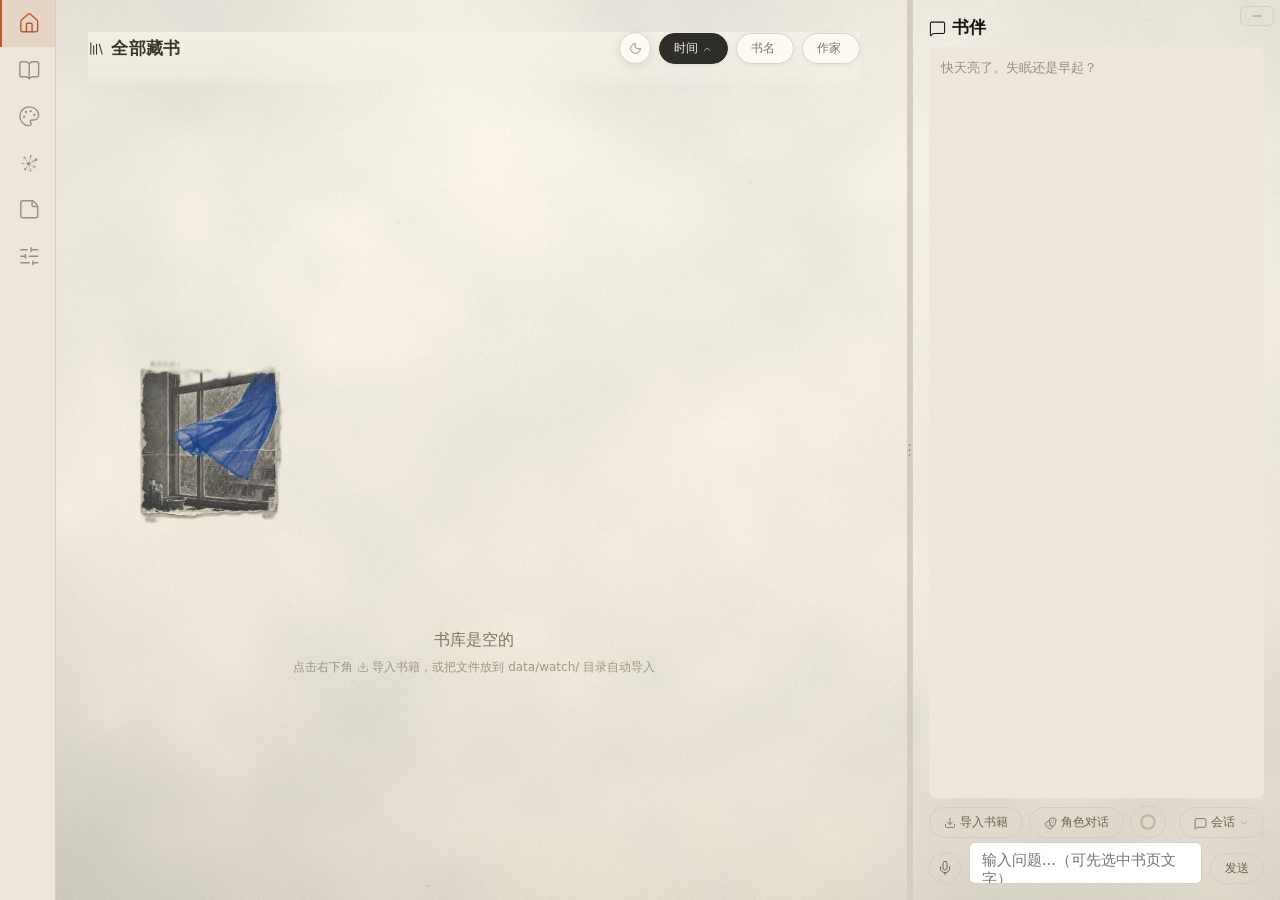
==== reader/index.html @ a9327598 "Initial import: Book Companion - AI CLI reading companion 基于 AI 的 CLI 阅读陪伴助手。详细说明见 SETUP.md。" ====
<!DOCTYPE html>
<html lang="zh" data-theme="day">
<head>
<meta charset="UTF-8">
<meta name="viewport" content="width=device-width, initial-scale=1.0">
<title>Book Companion — 阅读器</title>
<link rel="icon" href="data:,"><!-- suppress /favicon.ico 404 -->
<link rel="stylesheet" href="style.css">
<link rel="stylesheet" href="console.css">
<script>
  // Apply saved day/night theme before paint to avoid flash of wrong theme.
  try {
    var t = localStorage.getItem('bc_shelf_scene');
    if (t === 'day' || t === 'night') document.documentElement.dataset.theme = t;
  } catch (e) {}
</script>
</head>
<body>

<!-- Inline SVG sprite for custom icons -->
<svg style="display:none" aria-hidden="true">
  <symbol id="icon-graph" viewBox="0 0 24 24">
    <style>
      #icon-graph .gpx-a { animation-play-state: var(--gpx-play, paused); }
      #icon-graph .gpx-hub { transform-box: fill-box; transform-origin: center; animation: gpx-hub 3.6s ease-in-out infinite; }
      #icon-graph .gpx-rip { transform-box: fill-box; transform-origin: center; vector-effect: non-scaling-stroke; opacity: 0; animation: gpx-rip 3.6s cubic-bezier(.25,.6,.35,1) infinite; }
      #icon-graph .gpx-rip2 { animation-delay: 1.8s; }
      #icon-graph .gpx-sp { opacity: .8; animation: gpx-sp 3.6s ease-in-out infinite; }
      #icon-graph .gpx-nd { transform-box: fill-box; transform-origin: center; opacity: .92; animation: gpx-nd 3.6s cubic-bezier(.3,.7,.4,1) infinite; }
      #icon-graph .gpx-sat { transform-box: fill-box; transform-origin: center; opacity: .5; animation: gpx-sat 2.8s ease-in-out .9s infinite; }
      #icon-graph .gpx-d2 { animation-delay: .22s; }
      #icon-graph .gpx-d3 { animation-delay: .44s; }
      #icon-graph .gpx-d4 { animation-delay: .66s; }
      #icon-graph .gpx-d5 { animation-delay: .88s; }
      #icon-graph .gpx-d6 { animation-delay: 1.1s; }
      #icon-graph .gpx-d7 { animation-delay: 1.32s; }
      @keyframes gpx-hub { 0%,100% { transform: scale(1); } 50% { transform: scale(1.14); } }
      @keyframes gpx-rip { 0% { transform: scale(.24); opacity: .5; } 75% { opacity: 0; } 100% { transform: scale(1); opacity: 0; } }
      @keyframes gpx-sp { 0% { opacity: .8; } 6% { opacity: 1; } 15%,100% { opacity: .8; } }
      @keyframes gpx-nd { 0% { transform: scale(1); opacity: .92; } 5% { transform: scale(1.45); opacity: 1; } 9% { transform: scale(.94); opacity: .55; } 14%,100% { transform: scale(1); opacity: .92; } }
      @keyframes gpx-sat { 0%,100% { transform: scale(1); opacity: .35; } 50% { transform: scale(1.18); opacity: .95; } }
      @media (prefers-reduced-motion: reduce) { #icon-graph .gpx-a { animation: none !important; } }
    </style>
    <circle class="gpx-a gpx-rip" cx="11.4" cy="12.6" r="10.6" fill="none" stroke="currentColor" stroke-width="0.5"/>
    <circle class="gpx-a gpx-rip gpx-rip2" cx="11.4" cy="12.6" r="10.6" fill="none" stroke="currentColor" stroke-width="0.5"/>
    <g fill="none" stroke="currentColor" stroke-width="0.42" stroke-linecap="round" opacity="0.32">
      <line x1="19.4" y1="8.2" x2="17.6" y2="15.8"/>
      <line x1="17.6" y1="15.8" x2="13.4" y2="19.9"/>
      <line x1="13.4" y1="19.9" x2="7.4" y2="18.6"/>
      <line x1="7.4" y1="18.6" x2="4.6" y2="12"/>
      <line x1="4.6" y1="12" x2="6.8" y2="5.9"/>
      <line x1="6.8" y1="5.9" x2="13.6" y2="4.4"/>
      <line x1="13.6" y1="4.4" x2="19.4" y2="8.2"/>
      <line x1="13.6" y1="4.4" x2="17.6" y2="15.8"/>
    </g>
    <line x1="17.6" y1="15.8" x2="21.6" y2="19.4" fill="none" stroke="currentColor" stroke-width="0.4" stroke-linecap="round" stroke-dasharray="1.1 1.5" opacity="0.45"/>
    <g fill="currentColor">
      <path class="gpx-a gpx-sp" d="M12.5 12.11 Q17.55 10.15 19.01 9.21 A0.7 0.7 0 0 1 18.34 7.98 Q16.77 8.71 12.4 11.93 Z"/>
      <path class="gpx-a gpx-sp gpx-d2" d="M12.42 13.24 Q15.62 15.37 16.88 15.94 A0.45 0.45 0 0 1 17.29 15.14 Q16.1 14.44 12.51 13.06 Z"/>
      <path class="gpx-a gpx-sp gpx-d3" d="M11.62 13.78 Q12.41 17.97 12.91 19.55 A0.38 0.38 0 0 1 13.64 19.35 Q13.27 17.74 11.81 13.73 Z"/>
      <path class="gpx-a gpx-sp gpx-d4" d="M10.65 13.54 Q7.98 16.56 7.28 17.76 A0.56 0.56 0 0 1 8.22 18.38 Q9.06 17.28 10.82 13.65 Z"/>
      <path class="gpx-a gpx-sp gpx-d5" d="M10.21 12.39 Q6.54 11.73 5.1 11.66 A0.38 0.38 0 0 1 5.03 12.42 Q6.47 12.61 10.2 12.59 Z"/>
      <path class="gpx-a gpx-sp gpx-d6" d="M10.8 11.55 Q8.59 7.43 7.57 6.1 A0.52 0.52 0 0 1 6.71 6.69 Q7.59 8.12 10.64 11.67 Z"/>
      <path class="gpx-a gpx-sp gpx-d7" d="M11.81 11.47 Q13.47 6.83 13.88 5.02 A0.43 0.43 0 0 1 13.05 4.79 Q12.5 6.57 11.61 11.42 Z"/>
      <circle class="gpx-a gpx-nd" cx="19.4" cy="8.2" r="1.5"/>
      <circle class="gpx-a gpx-nd gpx-d2" cx="17.6" cy="15.8" r="1.05"/>
      <circle class="gpx-a gpx-nd gpx-d3" cx="13.4" cy="19.9" r="0.85"/>
      <circle class="gpx-a gpx-nd gpx-d4" cx="7.4" cy="18.6" r="1.15"/>
      <circle class="gpx-a gpx-nd gpx-d5" cx="4.6" cy="12" r="0.85"/>
      <circle class="gpx-a gpx-nd gpx-d6" cx="6.8" cy="5.9" r="1.1"/>
      <circle class="gpx-a gpx-nd gpx-d7" cx="13.6" cy="4.4" r="0.95"/>
      <circle class="gpx-a gpx-hub" cx="11.4" cy="12.6" r="1.85"/>
      <circle class="gpx-a gpx-sat" cx="21.6" cy="19.4" r="0.6"/>
    </g>
  </symbol>
</svg>

<!-- ── Sidebar ────────────────────────────────────────────────── -->
<aside class="sidebar" id="sidebar">
  <div class="tab active" onclick="switchTab('home')" title="主页">
    <i data-lucide="home"></i><span class="tab-label">主页</span>
  </div>
  <div class="tab" onclick="switchTab('reader')" title="阅读">
    <i data-lucide="book-open"></i><span class="tab-label">阅读</span>
  </div>
  <div class="tab" onclick="switchTab('theme')" title="主题">
    <i data-lucide="palette"></i><span class="tab-label">主题</span>
  </div>
  <div class="tab" onclick="switchTab('graph')" title="图谱">
    <svg class="icon-custom"><use href="#icon-graph"/></svg><span class="tab-label">图谱</span>
  </div>
  <div class="tab" onclick="switchTab('notes')" title="笔记">
    <i data-lucide="sticky-note"></i><span class="tab-label">笔记</span>
  </div>
  <div class="tab" onclick="switchTab('console')" title="控制台">
    <i data-lucide="sliders-horizontal"></i><span class="tab-label">控制台</span>
  </div>
</aside>

<!-- 场景氛围层：fixed 在视口，不随 #page-home 滚动 -->
<div class="scene-atmosphere" aria-hidden="true">
  <div class="scene-wall scene-nightwall"></div>
  <div class="scene-wall scene-daywall"></div>
  <div class="scene-light-cone"></div>
  <div class="scene-dust">
    <span></span><span></span><span></span><span></span><span></span><span></span>
    <span></span><span></span><span></span><span></span><span></span><span></span>
  </div>
</div>

<div class="main-content">

<div class="content-left" id="contentLeft">

<!-- ── Home page (shelf scene) ──────────────────────────────────── -->
<div class="page active" id="page-home">
  <div class="shelf-container shelf-scene scene-day" id="shelfScene">
    <div class="shelf-sticky-head">
    <div class="shelf-section" id="continueSection" style="display:none">
      <h2 class="shelf-section-title"><i data-lucide="pin"></i> 继续阅读</h2>
      <div class="continue-card" id="continueCard" onclick="">
        <img class="continue-cover" id="continueCover" src="[data-uri]" alt="" />
        <div class="continue-info">
          <div class="continue-title" id="continueTitle"></div>
          <div class="continue-author" id="continueAuthor"></div>
          <div class="continue-progress" id="continueProgress"></div>
        </div>
      </div>
    </div>
      <div class="shelf-section-header" id="shelfStickyHeader">
        <h2 class="shelf-section-title"><i data-lucide="library"></i> 全部藏书 <span class="shelf-count" id="shelfCount"></span></h2>
        <div class="shelf-header-actions">
          <button class="scene-toggle" id="sceneToggle" onclick="toggleShelfScene()" title="切换到夜晚"><i data-lucide="moon"></i></button>
          <div class="shelf-sort-bar" id="shelfSortBar">
            <button class="sort-btn" data-key="time" onclick="setSort('time')">
              <span class="sort-label">时间</span>
              <span class="sort-dir" id="sort-dir-time"></span>
            </button>
            <button class="sort-btn" data-key="title" onclick="setSort('title')">
              <span class="sort-label">书名</span>
              <span class="sort-dir" id="sort-dir-title"></span>
            </button>
            <button class="sort-btn" data-key="author" onclick="setSort('author')">
              <span class="sort-label">作家</span>
              <span class="sort-dir" id="sort-dir-author"></span>
            </button>
          </div>
        </div>
      </div>
    </div><!-- end .shelf-sticky-head -->
      <div class="shelf-grid" id="shelfGrid"></div>
      <div class="scene-journal-art"><img id="journalSticker" src="assets/journal-corner.png" alt="" /></div>
      <div class="shelf-empty" id="shelfEmpty" style="display:none">
        <p>书库是空的</p>
        <p class="shelf-empty-hint">点击右下角 <i data-lucide="download"></i> 导入书籍，或把文件放到 data/watch/ 目录自动导入</p>
    </div>
  </div>
</div>

<!-- ── Reader page ─────────────────────────────────────────────── -->
<div class="page" id="page-reader">

<div class="left">
  <div class="reader-header">
    <div class="reader-title-row">
      <h2><i data-lucide="book-open"></i> 阅读器</h2>
      <!-- 标注交互已迁至"选中即弹"浮动操作条（annotations.js native 层） -->
    </div>
    <div class="controls">
      <label>书:</label>
      <select id="bookSelect" onchange="selectBook()"><option value="">加载中...</option></select>
      <button onclick="refreshBooks()" title="刷新书库"><i data-lucide="refresh-cw"></i></button>
      <button onclick="openNotesPanel()" title="本章笔记浮窗"><i data-lucide="panel-right"></i></button>
      <label>章:</label>
      <select id="chapterSelect" onchange="selectChapter()"><option value="0">0</option></select>
      <span class="chunk-nav">
        <button onclick="prevChunk()" id="btnPrev" title="上一段"><i data-lucide="chevron-left"></i></button>
        <span class="chunk-pos" id="chunkPos">0 / 0</span>
        <button onclick="nextChunk()" id="btnNext" title="下一段"><i data-lucide="chevron-right"></i></button>
      </span>
    </div>
    <div class="meta" id="positionMeta"></div>
    <div class="search-area">
      <input type="text" id="searchInput" placeholder="搜索..."
             onkeydown="if(event.key==='Enter')searchBook()">
      <button onclick="searchBook()" title="搜索"><i data-lucide="search"></i></button>
      <button id="btnProximitySearch" class="search-mode-btn" onclick="setSearchMode('proximity')" title="就近搜索：章节按距离当前位置排序"><i data-lucide="map-pin"></i> 就近</button>
      <button id="btnChapterSearch" class="search-mode-btn" onclick="setSearchMode('chapter')" title="章节搜索：先选择章节再搜索"><i data-lucide="list-ordered"></i> 章节</button>
    </div>
    <div class="search-results" id="searchResults">
      <div class="search-left" id="searchLeft"></div>
      <div class="search-right" id="searchRight"></div>
    </div>
    <div class="search-info" id="searchInfo"></div>
  </div>
  <div class="book-page" id="bookPage"><div class="book-page-inner" id="bookPageInner">载入中...</div></div>
  <!-- Native EPUB renderer host (epub.js scrolled flow); #bookPage holds the fallback chunk view -->
  <div class="book-page book-page-native" id="bookPageNative" hidden></div>
</div>
</div><!-- end #page-reader -->

		<!-- Graph page -->
		<div class="page" id="page-graph">
		  <div class="graph-secondary-nav" id="graphSecNav">
		    <button class="graph-secnav-tab active" data-view="graph" onclick="window.switchGraphView('graph')">图谱</button>
		    <button class="graph-secnav-tab" data-view="manage" onclick="window.switchGraphView('manage')">管理</button>
		  </div>
		  <div class="graph-toolbar" id="graphToolbar">
		    <select id="graphBookSelect" onchange="window.onGraphBookChange()">
		      <option value="">选择书籍...</option>
		    </select>
		    <button id="graphLayoutToggle" onclick="window.toggleGraphLayout()" title="切换布局"><i data-lucide="layout-grid"></i> 布局: 力导向</button>
		  </div>
		  <div class="graph-page-layout" id="graphPageLayout">
		    <div class="graph-type-wheel" id="graphTypeWheel">
		      <div class="graph-type-wheel-empty">加载中...</div>
		    </div>
		    <div class="graph-canvas-wrap" id="graphCanvasWrap">
		      <div class="graph-canvas-inner" id="graphCanvas"></div>
	      <div class="graph-loading-overlay" id="graphLoadingOverlay">
	        <svg class="icon-custom graph-loading-icon"><use href="#icon-graph"/></svg>
	        <span>加载图谱...</span>
	      </div>
	      <div class="graph-empty-state" id="graphEmptyState" style="display:none">
	        <div class="graph-empty-icon"><svg class="icon-custom"><use href="#icon-graph"/></svg></div>
		        <p>未提取图谱</p>
		        <p class="graph-empty-hint">点击下方按钮开始提取。提取过程会分析全书内容，构建人物、地点、事件、关系的知识图谱。</p>
		        <button class="graph-start-btn" id="graphStartExtractBtn">开始图谱分析</button>
		      </div>
		      <div class="graph-error-state" id="graphErrorState" style="display:none">
		        <p>加载失败</p>
		        <button onclick="window.loadGraphForCurrentBook()">重试</button>
		      </div>
		    </div>
		    <div class="graph-detail-panel" id="graphDetailPanel">
		      <div class="graph-detail-header">
		        <h3 id="graphDetailName"></h3>
		      </div>
		      <div class="graph-detail-body" id="graphDetailBody"></div>
		    </div>
		    <button class="graph-detail-toggle" id="graphDetailToggle" onclick="window.toggleGraphDetail()" title="展开/收起详情"><i data-lucide="panel-right"></i></button>
		  </div>
		  <div class="graph-manage-panel" id="graphManagePanel" style="display:none">
		    <div class="graph-manage-body" id="graphManageBody">加载中...</div>
		  </div>
		</div><!-- end #page-graph -->

		<!-- Notes & bookmarks page -->
<div class="page" id="page-notes">
  <div class="notes-page">
    <div class="notes-page-header">
      <div class="notes-page-title-row">
        <h2><i data-lucide="book-open"></i> 我的笔记</h2>
        <button class="notes-export-btn" onclick="exportNotes()" title="导出笔记为 Markdown"><i data-lucide="upload"></i> 导出</button>
      </div>
      <div class="notes-subtabs">
        <button class="subtab active" data-subtab="notes" onclick="switchNotesSubtab('notes')"><i data-lucide="message-square"></i> 批注</button>
        <button class="subtab" data-subtab="bookmarks" onclick="switchNotesSubtab('bookmarks')"><i data-lucide="underline"></i> 收藏</button>
      </div>
      <div class="notes-page-tools">
        <input type="text" id="notesSearchInput" placeholder="搜索内容..." oninput="onNotesSearchInput()">
        <button id="notesSearchClear" onclick="clearNotesSearch()" style="display:none" title="清除搜索"><i data-lucide="x"></i></button>
        <select id="notesFilterBook" onchange="onBookFilterChange()">
          <option value="">全部书籍</option>
        </select>
        <select id="notesFilterColor" onchange="onNotesFilterChange()">
          <option value="">全部颜色</option>
          <option value="#FFD54F">金黄</option>
          <option value="#64B5F6">天蓝</option>
          <option value="#81C784">薄荷绿</option>
          <option value="#FF8A65">珊瑚橙</option>
          <option value="#CE93D8">薰衣草紫</option>
          <option value="#FF6B6B">书签红</option>
        </select>
      </div>
      <div class="notes-sort-row" id="notesSortRow">
        <button id="sortBtnBook" class="sort-btn active" onclick="setNotesSort('book')" title="按书名排序"><i data-lucide="book-open"></i> A->Z</button>
        <button id="sortBtnTime" class="sort-btn" onclick="setNotesSort('time')" title="按时间排序"><i data-lucide="clock"></i> 最新</button>
        <button id="sortBtnLength" class="sort-btn" onclick="setNotesSort('length')" title="按字数排序"><i data-lucide="ruler"></i> 字数</button>
        <button id="sortBtnChapter" class="sort-btn" onclick="setNotesSort('chapter')" title="按章节排序"><i data-lucide="list-ordered"></i> 章节</button>
      </div>
    </div>
    <div class="notes-page-body">
      <div class="notes-list" id="notesList">
        <div class="notes-empty">点击侧边栏「<i data-lucide="sticky-note"></i> 笔记」查看</div>
      </div>
      <div class="bookmarks-list" id="bookmarksList" style="display:none">
        <div class="notes-empty">加载中...</div>
      </div>
    </div>
  </div>
</div><!-- end #page-notes -->

<!-- Theme settings page -->
		<div class="page" id="page-theme">
		  <div class="theme-panel">
		    <div class="theme-left">
		      <h2><i data-lucide="palette"></i> 主题设置</h2>
		      <p class="theme-hint">所有设置自动保存，重启不丢失。右侧实时预览调整效果。</p>
		      <section class="theme-section" onclick="switchPreview('reader')">
		        <h3><i data-lucide="book-open"></i> 阅读页</h3>
	        <div class="theme-row"><label>字号</label>
	          <select id="tReaderFontSize" onchange="onThemeChange()">
	            <option value="14">14px</option><option value="15">15px</option>
	            <option value="16">16px</option><option value="17" selected>17px (默认)</option>
	            <option value="18">18px</option><option value="19">19px</option>
	            <option value="20">20px</option><option value="21">21px</option>
	            <option value="22">22px</option><option value="23">23px</option>
	            <option value="24">24px</option>
	            <option value="26">26px</option><option value="28">28px</option>
	            <option value="30">30px</option><option value="32">32px</option>
	          </select></div>
	        <div class="theme-row"><label>字体</label>
	          <select id="tReaderFontFamily" onchange="onThemeChange()">
	            <option value="mono" selected>等距 (默认)</option>
	            <option value="song">宋体</option>
	            <option value="kai">楷体</option>
	            <option value="hei">黑体</option>
	            <option value="fangsong">仿宋</option>
	          </select></div>
	        <div class="theme-row"><label>字色</label>
	          <input type="color" id="tReaderFontColor" value="#a8b0a0" onchange="onThemeChange()">
	          <span class="color-val" id="tReaderFontColorVal">#a8b0a0</span></div>
	        <div class="theme-row"><label>字体亮度</label>
	          <input type="range" min="0.6" max="1.4" step="0.05" value="1" id="tReaderFontBrightness" oninput="onThemeChange()">
	          <span class="range-val" id="tReaderFontBrightnessVal">1.0</span></div>
	        <div class="theme-row"><label>背景色</label>
	          <input type="color" id="tReaderBgColor" value="#141a14" onchange="onThemeChange()">
	          <span class="color-val" id="tReaderBgColorVal">#141a14</span></div>
	        <div class="theme-row"><label>背景亮度</label>
	          <input type="range" min="0.6" max="1.4" step="0.05" value="1" id="tReaderBgBrightness" oninput="onThemeChange()">
	          <span class="range-val" id="tReaderBgBrightnessVal">1.0</span></div>
	        <div class="theme-row"><label>选中字色</label>
	          <input type="color" id="tReaderSelectionColor" value="#e8f0e0" onchange="onThemeChange()">
	          <span class="color-val" id="tReaderSelectionColorVal">#e8f0e0</span></div>
	        <div class="theme-row"><label>翻页阻尼</label>
	          <input type="range" min="1" max="8" step="1" value="2" id="tPageTurnThreshold" oninput="onThemeChange()">
	          <span class="range-val" id="tPageTurnThresholdVal">2 格</span>
	          <span class="theme-hint-inline">滚到边界后继续滚 N 格才翻页</span></div>
	      </section>

	      <section class="theme-section" onclick="switchPreview('chat')">
	        <h3><i data-lucide="message-square"></i> 交互页</h3>
	        <div class="theme-row"><label>字号</label>
	          <select id="tChatFontSize" onchange="onThemeChange()">
	            <option value="11">11px</option><option value="12">12px</option>
	            <option value="13" selected>13px (默认)</option><option value="14">14px</option>
	            <option value="15">15px</option>
	          </select></div>
	        <div class="theme-row"><label>字色</label>
	          <input type="color" id="tChatFontColor" value="#c8c0b8" onchange="onThemeChange()">
	          <span class="color-val" id="tChatFontColorVal">#c8c0b8</span></div>
	        <div class="theme-row"><label>选中字色</label>
	          <input type="color" id="tSelectionColor" value="#ffffff" onchange="onThemeChange()">
	          <span class="color-val" id="tSelectionColorVal">#ffffff</span></div>
	      </section>

	      <section class="theme-section" onclick="switchPreview('notes')">
	        <h3><i data-lucide="sticky-note"></i> 笔记浮窗</h3>
	        <div class="theme-row"><label>字号</label>
	          <select id="tNotesFontSize" onchange="onThemeChange()">
	            <option value="11">11px</option><option value="12">12px</option>
	            <option value="13" selected>13px (默认)</option><option value="14">14px</option>
	            <option value="15">15px</option>
	          </select></div>
	      </section>

	      <button class="danger" onclick="resetTheme()">恢复默认设置</button>
	    </div>

	    <div class="theme-right" id="themePreview">
	      <!-- Reader preview stage -->
	      <div class="preview-stage active" id="previewReader">
	        <div class="preview-stage-label"><i data-lucide="book-open"></i> 阅读页预览</div>
	        <div class="book-page" style="flex:1;margin:0;border-radius:0;background-image:none;">
	          <div class="book-page-inner" style="min-height:0;display:flex;align-items:center;justify-content:center;">
	            打开一本书即可在此预览实际排版效果
	          </div>
	        </div>
	      </div>
	      <!-- Chat preview stage -->
	      <div class="preview-stage" id="previewChat">
	        <div class="preview-stage-label"><i data-lucide="message-square"></i> 交互页预览</div>
	        <div class="preview-chat-body">
	          <div class="msg agent" style="margin-bottom:6px;">书伴：你好！打开一本书，选中一段文字，可以直接提问。</div>
	          <div class="msg user" style="margin-bottom:6px;">这段文字的核心观点是什么？</div>
	          <div class="msg agent">这段话主要表达了作者对现代性的深刻反思...</div>
	        </div>
	      </div>
	      <!-- Notes preview stage -->
	      <div class="preview-stage" id="previewNotes">
	        <div class="preview-stage-label"><i data-lucide="sticky-note"></i> 笔记浮窗预览</div>
	        <div class="notes-panel" style="position:static;width:auto;max-height:none;box-shadow:none;border-radius:0;">
	          <div class="notes-header" style="cursor:default;">
	            <span class="notes-title" style="color:var(--np-accent)"><i data-lucide="sticky-note"></i> 读书笔记</span>
	          </div>
	          <div class="notes-body" style="max-height:280px;">
	            <div class="notes-list" style="padding:var(--space-sm);">
	              <div class="note-card" style="cursor:default;border-left-color:#FFD54F;">
	                <div class="note-quote">引用自书中某段落的文字示例</div>
	                <div class="note-text">这是用户写的笔记正文，支持 <b>粗体</b> 和 <i>斜体</i>。</div>
	                <div class="note-meta"><span style="color:#FFD54F">●</span> 6月24日 14:35:22</div>
	              </div>
	              <div class="note-card" style="cursor:default;border-left-color:#64B5F6;">
	                <div class="note-quote">另一段被标注的引用文字</div>
	                <div class="note-text">另一条笔记内容预览。</div>
	                <div class="note-meta"><span style="color:#64B5F6">●</span> 6月23日 09:12:05</div>
	              </div>
	            </div>
	          </div>
	        </div>
	      </div>
	    </div>
	  </div>
	</div>

<!-- ── Console page (driver switching + usage analytics) ─────────── -->
<div class="page" id="page-console">
  <div class="console-secondary-nav" id="consoleSecNav">
    <button class="console-secnav-tab active" data-view="drivers" onclick="window.switchConsoleView('drivers')">驱动控制台</button>
    <button class="console-secnav-tab" data-view="usage" onclick="window.switchConsoleView('usage')">用量分析</button>
  </div>
  <div class="console-view" id="consoleViewDrivers">
    <div class="console-panel">
      <p class="console-hint">切换即时生效，无需重启。点击槽位卡可筛选对应能力的连接档案；未绑定的槽位沿用 .env 配置（只读继承）。</p>
      <div class="console-band" id="consoleBand"><!-- slot status cards rendered by console.js --></div>
      <div class="console-filterbar" id="consoleFilterBar"><!-- two-tier filter rendered by console.js --></div>
      <div class="console-grid-meta" id="consoleCount"></div>
      <div class="console-grid" id="consoleProviders"><!-- provider cards rendered by console.js --></div>
      <button class="console-add-card" onclick="ConsoleUI.openEditor()">
        <i data-lucide="plus"></i> 新增连接
      </button>
    </div>
  </div>
  <div class="console-view" id="consoleViewUsage" style="display:none">
    <div class="console-panel">
      <div class="usage-stats" id="usageStats"><!-- 统计卡 ×3 rendered by usage.js --></div>
      <div class="usage-card">
        <h3><i data-lucide="bar-chart-3"></i> 每日用量</h3>
        <div class="usage-chart-nav" id="usageChartNav"><!-- ‹ 月 › + 图例 rendered by usage.js --></div>
        <div class="usage-chart" id="usageChart"></div>
        <div class="usage-chart-days" id="usageChartDays"></div>
      </div>
      <div class="usage-models" id="usageModels"><!-- 模型细则双图 rendered by usage.js --></div>
      <div class="usage-card">
        <h3><i data-lucide="database"></i> 模型档案</h3>
        <p class="console-hint">上下文窗口（tokens）用于水位占比换算；分词器按厂商自动匹配，未命中时用兜底路径。</p>
        <table class="usage-prof-table"><tbody id="usageProfilesBody"></tbody></table>
        <div class="usage-prof-actions">
          <button class="console-btn" onclick="UsageUI.addProfileRow()">+ 添加模型</button>
          <button class="console-btn console-btn-bind" onclick="UsageUI.saveProfiles()">保存档案</button>
        </div>
        <p class="console-hint">厂商分词器 —— 匹配词支持逗号分隔多别名（如 glm,zhipu），按模型名子串匹配</p>
        <table class="usage-prof-table"><tbody id="usageVendorBody"></tbody></table>
        <div class="usage-prof-actions">
          <button class="console-btn" onclick="UsageUI.addVendorRow()">+ 添加厂商</button>
        </div>
        <div class="usage-tok-row">
          <input id="usageTokPath" placeholder="兜底 tokenizer.json 路径">
          <label><input type="checkbox" id="usageTokEnabled"> 启用分词器</label>
        </div>
      </div>
    </div>
  </div>
</div>
</div><!-- end .content-left -->



<div class="splitter" id="splitter"></div>

<div class="right" id="chatPanel">
  <div class="chat-header">
    <h2><i data-lucide="message-square"></i> 书伴</h2>
    <button class="chat-toggle-btn" id="chatToggleBtn" onclick="toggleChatPanel()" title="收起/展开对话"><svg viewBox="0 0 24 24" aria-hidden="true"><path></path></svg></button>
  </div>
  <div class="chat-body" id="chatBody">
    <div class="chat-log" id="chatLog">
      <div class="msg agent">书伴加载中...</div>
    </div>
    <div class="selection-ref" id="selectionTag">
      <span class="ref-icon"><i data-lucide="pin"></i></span>
      <span>引用</span><span id="selTagSrc">书中</span><span>:</span>
      <span class="ref-text" id="selTagText"></span>
      <button class="ref-clear" onclick="clearSelectionRef()" title="取消引用"><i data-lucide="x"></i></button>
    </div>
    <div class="chat-input-area">
      <div class="chat-mode-bar">
        <button id="roleplayEntryBtn" class="mode-toggle roleplay-entry" onclick="startRolePlaySetup()" title="与书中角色对话">
          <span class="mode-icon"><i data-lucide="drama"></i></span>
          <span class="mode-label">角色对话</span>
        </button>
        <button id="modeToggle" class="mode-toggle" onclick="toggleModePicker()" title="切换阅读模式">
          <span class="mode-icon"><i data-lucide="book-open"></i></span>
          <span class="mode-label" id="modeLabel">沉浸伴读</span>
          <span class="mode-caret"><i data-lucide="chevron-down"></i></span>
        </button>
        <div class="mode-picker" id="modePicker">
          <div class="mode-option" data-mode="immersive" onclick="setMode('immersive')">
            <span class="mo-name">沉浸伴读</span>
            <span class="mo-desc">不剧透，同步节奏，共情陪伴</span>
          </div>
          <div class="mode-option" data-mode="overview" onclick="setMode('overview')">
            <span class="mo-name">俯瞰分析</span>
            <span class="mo-desc">全局视角，结构化分析，可剧透</span>
          </div>
          <div class="mode-option" data-mode="divergent" onclick="setMode('divergent')">
            <span class="mo-name">发散探索</span>
            <span class="mo-desc">跨领域联想，外部视角</span>
          </div>
        </div>
        <button id="ctxUsageBtn" class="mode-toggle ctx-usage-toggle" onclick="toggleCtxUsage()" title="上下文用量">
          <svg viewBox="0 0 24 24" width="18" height="18" aria-hidden="true">
            <circle class="ctx-ring-track" cx="12" cy="12" r="9" fill="none" stroke-width="3"/>
            <circle class="ctx-ring-tick" cx="12" cy="12" r="9" fill="none" stroke-width="3"/>
            <circle class="ctx-ring-value" cx="12" cy="12" r="9" fill="none" stroke-width="3" stroke-linecap="round" transform="rotate(-90 12 12)"/>
          </svg>
        </button>
        <div class="ctx-pop" id="ctxUsagePop"></div>
        <button id="sessionToggle" class="mode-toggle session-toggle" onclick="toggleSessionPanel()" title="历史会话">
          <span class="mode-icon"><i data-lucide="message-square"></i></span>
          <span class="mode-label" id="sessionLabel">会话</span>
          <span class="mode-caret"><i data-lucide="chevron-down"></i></span>
        </button>
        <div class="session-panel" id="sessionPanel">
          <div class="session-panel-header">
            <span>历史会话</span>
            <button class="sp-new-btn" onclick="newSession()" title="开始新会话">＋ 新会话</button>
          </div>
          <div class="session-subnav" id="sessionSubnav">
            <button class="subnav-tab active" data-tab="all" onclick="switchSubnavTab('all')">全部</button>
            <button class="subnav-tab" data-tab="books" onclick="switchSubnavTab('books')">按书籍</button>
            <button class="subnav-tab" data-tab="characters" onclick="switchSubnavTab('characters')">按角色</button>
          </div>
          <div class="session-panel-body" id="sessionList">加载中...</div>
        </div>
      </div>
      <div class="chat-input-row" id="chatInputRow">
        <button class="mic-btn" id="micBtn" onclick="window.toggleRecording()" title="语音输入"><i data-lucide="mic"></i></button>
        <textarea id="chatInput" rows="1" placeholder="输入问题...（可先选中书页文字）"
                  onkeydown="if(event.key==='Enter'&&!event.shiftKey){event.preventDefault();sendMessage();}"></textarea>
        <button class="send-btn" onclick="sendMessage()">发送</button>
      </div>
    </div>

    <!-- Hidden file input for avatar upload -->
    <input type="file" id="avatarFileInput"
           accept="image/png,image/jpeg,image/gif,image/webp"
           style="display:none">

    <!-- Role-play setup overlay -->
    <div class="roleplay-overlay" id="roleplayOverlay">
      <div class="roleplay-dialog">
        <div class="roleplay-header">
          <span><i data-lucide="drama"></i> 扮演模式</span>
          <button class="roleplay-close" onclick="cancelRolePlaySetup()"><i data-lucide="x"></i></button>
        </div>
        <div class="roleplay-body" id="rpBody">
          <!-- Dynamically filled: book list → character list → mode selector -->
        </div>
        <div class="roleplay-footer" id="rpFooter" style="display:none">
          <button class="rp-btn-secondary" onclick="cancelRolePlaySetup()">取消</button>
          <button class="rp-btn-primary" id="rpConfirmBtn" onclick="confirmRolePlay()">开始扮演</button>
        </div>
      </div>
    </div>
    </div>
  </div><!-- end #chatPanel -->
</div><!-- end .main-content -->

<script src="lib/cytoscape.min.js"></script>
<script src="lib/layout-base.js"></script>
<script src="lib/cose-base.js"></script>
<script src="lib/cytoscape-fcose.js"></script>
<script src="lib/lucide.min.js"></script>
<!-- jszip (JSZip external for epub.js) must load before epub.min.js -->
<script src="lib/jszip.min.js"></script>
<!-- epub.js (0.3.93 fork) native EPUB rendering — needs window.JSZip above -->
<script src="lib/epub.min.js"></script>
<script type="module" src="js/context-usage.js"></script>
<script type="module" src="js/app.js"></script>
<script type="module" src="js/console.js"></script>
<script type="module" src="js/usage.js"></script>
<script type="module" src="js/graph-progress-ui.js"></script>
<script type="module" src="js/graph-viz.js"></script>
<script type="module" src="annotations.js"></script>
<script type="module" src="notes-panel.js"></script>
<script type="module" src="graph-panel.js"></script>
<script type="module" src="tags-panel.js"></script>
<script>
// Lucide icons - auto-refresh on DOM change (debounced).
// MutationObserver catches dynamically inserted [data-lucide] elements
// so JS modules don't need manual refreshIcons() calls after innerHTML.
window.refreshIcons = function () {
  if (!window.lucide) return;
  var icons = window.lucide.icons;
  if (!icons) return;
  // Lucide v1.x uses PascalCase keys (e.g. "BookOpen"), but we write
  // data-lucide="book-open" (kebab-case). Add kebab aliases once.
  if (!window._lucideKebabAliased) {
    Object.keys(icons).forEach(function (key) {
      var kebab = key.replace(/([A-Z0-9])/g, '-$1').toLowerCase().replace(/^-/, '');
      if (kebab !== key && !(kebab in icons)) icons[kebab] = icons[key];
    });
    window._lucideKebabAliased = true;
  }
  window.lucide.createIcons({ icons: icons });
};
var _iconTimer = null;
function _scheduleIconRefresh() {
  if (_iconTimer) clearTimeout(_iconTimer);
  _iconTimer = setTimeout(function () {
    window.refreshIcons();
    _iconTimer = null;
  }, 50);
}
document.addEventListener('DOMContentLoaded', function () {
  window.refreshIcons();
  var observer = new MutationObserver(function (mutations) {
    for (var i = 0; i < mutations.length; i++) {
      var added = mutations[i].addedNodes;
      for (var j = 0; j < added.length; j++) {
        var node = added[j];
        if (node.nodeType === 1 &&
            ((node.hasAttribute && node.hasAttribute('data-lucide')) ||
             (node.querySelector && node.querySelector('[data-lucide]')))) {
          _scheduleIconRefresh();
          return;
        }
      }
    }
  });
  observer.observe(document.body, { childList: true, subtree: true });
});
</script>
</body>
</html>
---- reader/style.css ----
/* Book Companion Reader — styles */

/* ── Design tokens ──────────────────────────────────────────── */
:root {
  /* Color — paper and ink - day default, night via data-theme */
  --bg-sunken:     #ede7db;   /* sidebar, chat-log - one tier deeper than base */
  --bg-base:       #f7f3ec;   /* page background - ivory paper */
  --bg-surface:    #ffffff;   /* cards, inputs, panels */
  --bg-raised:     #f5f0e7;   /* hover, active surfaces */
  --border:        #d5cec0;   /* borders, dividers */
  --text-muted:    #9a8e7a;   /* tertiary text, placeholders */
  --text-secondary:#6b6050;   /* secondary text, meta */
  --text-primary:  #2c2416;   /* primary text - deep ink */
  --text-strong:   #1a1410;   /* emphasis, headings */

  --paper-bg:      #f7f3ec;   /* book page */
  --paper-ink:     #2c2416;   /* book page text */

  --accent:        #b45a2d;   /* burnt sienna - bookmark/seal accent */
  --accent-soft:   #b45a2d22;
  --accent-hover:  #9a4a22;

  --danger:        #ff6b6b;
  --danger-soft:   #ff6b6b22;

  --search:        #00bcd4;   /* search highlight — distinct from annotation colors */
  --search-soft:   #00bcd422;

  /* Annotation colors (preserved from original) */
  --hl-gold:       #FFD54F;
  --hl-blue:       #64B5F6;
  --hl-green:      #81C784;
  --hl-orange:     #FF8A65;
  --hl-purple:     #CE93D8;

  /* Typography — 5-level rem scale (product register) */
  --fs-caption:    0.75rem;     /* 12px — meta, timestamps */
  --fs-secondary:  0.8125rem;   /* 13px — labels, small buttons */
  --fs-body:       0.9375rem;   /* 15px — chat, controls */
  --fs-heading:    1.0625rem;   /* 17px — section titles */
  --fs-book:       1.0625rem;   /* 17px — book page text */
  --fs-display:    1.25rem;     /* 20px — book card titles */

  --lh-tight:      1.35;
  --lh-body:       1.6;
  --lh-reading:    1.85;

  /* Spacing — 4pt base */
  --space-xs:      4px;
  --space-sm:      8px;
  --space-md:      12px;
  --space-lg:      16px;
  --space-xl:      24px;
  --space-2xl:     32px;
  --space-3xl:     48px;

  /* Border radius — 3-tier */
  --radius-sm:     6px;   /* controls, inputs */
  --radius-md:     8px;   /* cards, panels */
  --radius-lg:     10px;  /* popups, modals */

  /* Shadows — 3-tier */
  --shadow-card:   0 1px 3px rgba(0,0,0,.3), 0 1px 6px rgba(0,0,0,.15);
  --shadow-drop:   0 4px 16px rgba(0,0,0,.45);
  --shadow-modal:  0 8px 32px rgba(0,0,0,.55);

  /* Motion */
  --ease-out:      cubic-bezier(0.16, 1, 0.3, 1);      /* crisp UI entrance */
  --ease-in:       cubic-bezier(0.55, 0, 1, 0.45);      /* exit */
  --ease-editorial:cubic-bezier(0.45, 0, 0.55, 1);      /* slow fades */
  --duration-fast: 150ms;
  --duration-base: 180ms;
  --duration-slow: 250ms;

  /* Interaction feedback (hover/active on buttons, tabs, cards).
     Explicit list avoids `transition: all` -- it trips the layout-transition
     detector and risks animating layout props by accident. */
  --transition-interact: color var(--duration-fast) var(--ease-out),
                         background var(--duration-fast) var(--ease-out),
                         border-color var(--duration-fast) var(--ease-out),
                         border-left-color var(--duration-fast) var(--ease-out);
}

/* ── Night mode override ───────────────────────────────────── */
html[data-theme="night"] {
  --bg-sunken:     #141210;
  --bg-base:       #1b1815;
  --bg-surface:    #252220;
  --bg-raised:     #2e2a27;
  --border:        #3d3832;
  --text-muted:    #6b6458;
  --text-secondary:#8a8278;
  --text-primary:  #c8c0b8;
  --text-strong:   #e8e2da;

  --accent:        #e2a45c;   /* warm amber - brighter on dark for contrast */
  --accent-soft:   #e2a45c22;
  --accent-hover:  #f0b878;
}

/* ── Reset & base ──────────────────────────────────────────── */
*, *::before, *::after { box-sizing: border-box; margin: 0; padding: 0; }

/* Decorative SVG icons (lucide) must not intercept pointer events.
   An <svg> with default pointer-events:auto overlaying a button makes clicks
   on the icon's blank area target the <svg>; SVG's visiblePainted rule then
   suppresses the click event, so the button's onclick never fires.  None lets
   clicks fall through to the underlying button / [onclick] element. */
svg { pointer-events: none; }

body {
  font-family: "Microsoft YaHei", "PingFang SC", system-ui, sans-serif;
  background: var(--bg-base);
  color: var(--text-primary);
  display: flex;
  height: 100vh;
  overflow: hidden;
  -webkit-font-smoothing: antialiased;
}

/* ── Lucide icons ──────────────────────────────────────────── */
i[data-lucide] {
  display: inline-flex;
  width: 1em;
  height: 1em;
  flex-shrink: 0;
}
.lucide {
  width: 1em;
  height: 1em;
  stroke-width: 1.5;
  vertical-align: middle;
  flex-shrink: 0;
}
/* Small-font icon buttons - scale up to stay legible */
.split-btn .split-arrow i[data-lucide],
.mode-toggle .mode-caret i[data-lucide] {
  width: 1.4em;
  height: 1.4em;
}
/* Custom (non-Lucide) inline SVG icons */
.icon-custom {
  width: 1em;
  height: 1em;
  vertical-align: middle;
  flex-shrink: 0;
  transition: color 0.25s ease, transform 0.25s ease;
}
.icon-custom:hover {
  color: var(--accent, #00afff);
  transform: scale(1.08);
}
/* Graph icon: sprite animations stay paused unless its tab is active
   (custom property inherits through the <use> shadow tree) */
.sidebar .tab.active .icon-custom { --gpx-play: running; }

/* ── Sidebar ───────────────────────────────────────────────── */
.sidebar {
  position: relative;
  z-index: 10;
  background: var(--bg-sunken);
  border-right: 1px solid var(--border);
  display: flex;
  flex-direction: column;
  flex-shrink: 0;
  width: 56px;
  overflow: hidden;
  user-select: none;
}

.sidebar .tab {
  display: flex;
  align-items: center;
  gap: var(--space-sm);
  padding: var(--space-md) var(--space-lg);
  cursor: pointer;
  color: var(--text-muted);
  font-size: calc(var(--fs-body) * 1.5);
  border-left: 2px solid transparent;
  transition: var(--transition-interact);
  white-space: nowrap;
}
.sidebar .tab:hover {
  color: var(--text-primary);
  background: var(--bg-surface);
}
.sidebar .tab.active {
  color: var(--accent);
  border-left-color: var(--accent);
  background: var(--accent-soft);
}
.sidebar .tab .tab-label { display: none; }
/* Icons and labels are decorative — clicks must land on .tab itself,
   otherwise SVG <use>/<path> children or lucide's <i>→<svg> swap
   during createIcons() can swallow the click. */
.sidebar .tab > * { pointer-events: none; }

/* ── Content left (page area) ──────────────────────────────── */
.content-left {
  flex: 1;
  display: flex;
  overflow: hidden;
  min-width: 0;
}

/* ── Main content area ─────────────────────────────────────── */
.main-content { flex: 1; display: flex; overflow: hidden; }
.page { display: none; flex: 1; overflow: hidden; }
.page.active { display: flex; }

/* ── Home page (shelf scene) ───────────────────────────────── */
#page-home {
  flex: 1;
  overflow-y: auto; overflow-x: hidden; scrollbar-gutter: stable;
  /* Disable scroll anchoring: compact mode shrinks the sticky head's
     height, and anchoring would otherwise auto-shift scrollTop to
     compensate, re-coupling the compact trigger to its own side effect
     and causing a flicker loop. */
  overflow-anchor: none;
  background: transparent;
}

/* Scene palette: day = sunlit studio wall (default, matches the reference
   photo); .scene-night = moody evening library. All realism lives in these
   vars + the texture layers below. */
.shelf-scene {
  --wall-top: #f4f0e5;
  --wall-bottom: #eae5d5;
  --cone-core: rgba(255, 252, 240, 0.5);
  --cone-color: rgba(255, 250, 235, 0.2);
  --dust-color: rgba(120, 110, 95, 0.35);
  --wood-hi: #cfa878;
  --wood-top: #bd9261;
  --wood-mid: #9c7240;
  --wood-edge: #7d5a2e;
  --wood-grain: rgba(84, 58, 26, 0.16);
  --plank-shadow: rgba(60, 45, 25, 0.30);
  --bracket: #7c8287;
  --bracket-hi: #b9bfc4;
  --book-shadow: rgba(50, 40, 25, 0.30);
  --page-edge: #e9e1cd;
  --page-line: rgba(120, 100, 70, 0.18);
  --scene-ink: #3a362c;
  --scene-ink-2: #7e7663;
  --scene-chip-bg: rgba(253, 251, 244, 0.9);
  --scene-chip-border: #d9d2bf;
  --scene-chip-hover: #fffdf6;
  --scene-pill-active-bg: #2f2d29;
  --scene-pill-active-ink: #f5f2ea;
  --card-bg: #fdfbf3;
  --card-border: #e4decb;
  --card-shadow: 0 10px 30px rgba(80, 66, 40, 0.12);
  --card-shadow-hover: 0 16px 38px rgba(80, 66, 40, 0.18);
  --scene-progress: #b45a2d;
  --head-tint: rgba(244, 240, 229, 0.88);
  --head-tint-soft: rgba(244, 240, 229, 0.55);
  --scrim: linear-gradient(180deg, rgba(24, 20, 14, 0) 45%, rgba(24, 20, 14, 0.82) 100%);
}
.shelf-scene.scene-night {
  --wall-top: #313a39;
  --wall-bottom: #22292a;
  --cone-core: rgba(255, 214, 150, 0.20);
  --cone-color: rgba(255, 200, 130, 0.10);
  --dust-color: rgba(255, 226, 170, 0.5);
  --wood-hi: #8a6238;
  --wood-top: #7a5430;
  --wood-mid: #644220;
  --wood-edge: #4a2f12;
  --wood-grain: rgba(20, 10, 2, 0.25);
  --plank-shadow: rgba(0, 0, 0, 0.5);
  --bracket: #4c5356;
  --bracket-hi: #7d858a;
  --book-shadow: rgba(0, 0, 0, 0.55);
  --page-edge: #d8cdb2;
  --page-line: rgba(90, 75, 50, 0.25);
  --scene-ink: #ece7db;
  --scene-ink-2: #a39e90;
  --scene-chip-bg: rgba(255, 255, 255, 0.08);
  --scene-chip-border: rgba(255, 255, 255, 0.16);
  --scene-chip-hover: rgba(255, 255, 255, 0.16);
  --scene-pill-active-bg: rgba(245, 240, 228, 0.92);
  --scene-pill-active-ink: #2c2a26;
  --card-bg: #2b3233;
  --card-border: rgba(255, 255, 255, 0.09);
  --card-shadow: 0 12px 32px rgba(0, 0, 0, 0.42);
  --card-shadow-hover: 0 18px 40px rgba(0, 0, 0, 0.5);
  --scene-progress: #e2a45c;
  --head-tint: rgba(34, 41, 42, 0.88);
  --head-tint-soft: rgba(34, 41, 42, 0.55);
  --scrim: linear-gradient(180deg, rgba(10, 8, 5, 0) 42%, rgba(10, 8, 5, 0.88) 100%);
}

.shelf-container {
  width: 100%;
  max-width: 1100px;
  margin: 0 auto;
  padding: var(--space-2xl) var(--space-2xl) var(--space-3xl);
  position: relative;
  min-height: 100%;
  align-self: flex-start;   /* grow with content — #page-home is a row flex,
                               otherwise stretch caps height at one viewport
                               and the sticky head disengages on long shelves */
}

/* Atmosphere — viewport-fixed, never moves with scrolling */
.scene-atmosphere {
  position: fixed;
  top: 0;
  left: 0;
  width: 100vw;
  height: 100vh;
  z-index: -1;
  overflow: hidden;
  pointer-events: none;
}
.scene-wall {
  position: absolute;
  top: 0;
  left: 50%;
  transform: translateX(-50%);
  width: 100vw;
  height: 100vh;
}
/* Plaster grain — feTurbulence noise overlay, like a real wall photo */
.scene-wall::after {
  content: "";
  position: absolute;
  inset: 0;
  background-image: url('data:image/svg+xml;utf8,<svg xmlns="http://www.w3.org/2000/svg" width="180" height="180"><filter id="n"><feTurbulence type="fractalNoise" baseFrequency="0.85" numOctaves="2" stitchTiles="stitch"/><feColorMatrix type="saturate" values="0"/></filter><rect width="180" height="180" filter="url(%23n)"/></svg>');
  background-size: 180px 180px;
  opacity: 0.05;
  /* no mix-blend-mode: full-viewport blending forces a full-screen
     composite every scroll frame; plain low-opacity overlay looks
     near-identical on these muted wall colors */
}
.scene-nightwall {
  background:
    radial-gradient(ellipse 75% 45% at 50% -8%, rgba(255, 206, 130, 0.10), transparent 72%),
    linear-gradient(180deg, #313a39 0%, #22292a 100%);
}
.scene-nightwall::after { opacity: 0.04; }
.scene-daywall {
  /* baked 1920x1200 cream paper — single cover image, zero tiling seams */
  background:
    url("assets/paper-day.jpg") left bottom / cover no-repeat,
    linear-gradient(180deg, #f4f0e5 0%, #eae5d5 100%);
  opacity: 0;
  transition: opacity 0.6s var(--ease-editorial);
}
.scene-daywall::after { display: none; }   /* grain is baked into the jpg */
[data-theme="day"] .scene-daywall { opacity: 1; }
[data-theme="day"] .scene-dust { display: none; }

/* Journal corner — transparent watercolor sticker at the foot of the paper
   (day only). Alpha baked in Python: photo white -> transparent. */
.scene-journal-art {
  position: relative;
  z-index: 1;
  width: 272px;
  margin: var(--space-xl) 0 var(--space-lg) clamp(6px, 2.5vw, 40px);
  opacity: 0.92;
}
.scene-journal-art img {
  width: 100%;
  height: auto;
  display: block;
}
.scene-night .scene-journal-art { display: none; }

/* Spotlight cone — two stacked soft glows */
.scene-light-cone {
  position: absolute;
  top: 0;
  left: 50%;
  transform: translateX(-50%);
  width: min(960px, 100vw);
  height: 100vh;
  background:
    radial-gradient(ellipse 26% 20% at 50% -4%, var(--cone-core), transparent 70%),
    radial-gradient(ellipse 42% 55% at 50% 18%, var(--cone-color), transparent 72%),
    radial-gradient(ellipse 34% 20% at 50% 88%, var(--cone-color), transparent 70%);
}

/* Dust motes drifting in the beam */
.scene-dust {
  position: absolute;
  top: 0;
  left: 50%;
  transform: translateX(-50%);
  width: min(960px, 100vw);
  height: 100vh;
}
.scene-dust span {
  position: absolute;
  width: 3px;
  height: 3px;
  border-radius: 50%;
  background: var(--dust-color);
  opacity: 0;
  animation: dust-rise 14s linear infinite;
}
.scene-dust span:nth-child(1)  { left: 42%; top: 30%; animation-duration: 13s; animation-delay: -2s; }
.scene-dust span:nth-child(2)  { left: 55%; top: 42%; animation-duration: 17s; animation-delay: -7s; width: 2px; height: 2px; }
.scene-dust span:nth-child(3)  { left: 48%; top: 18%; animation-duration: 15s; animation-delay: -4s; }
.scene-dust span:nth-child(4)  { left: 60%; top: 26%; animation-duration: 12s; animation-delay: -9s; width: 4px; height: 4px; }
.scene-dust span:nth-child(5)  { left: 38%; top: 52%; animation-duration: 18s; animation-delay: -1s; width: 2px; height: 2px; }
.scene-dust span:nth-child(6)  { left: 52%; top: 62%; animation-duration: 14s; animation-delay: -11s; }
.scene-dust span:nth-child(7)  { left: 45%; top: 70%; animation-duration: 16s; animation-delay: -6s; width: 2px; height: 2px; }
.scene-dust span:nth-child(8)  { left: 63%; top: 48%; animation-duration: 13s; animation-delay: -8s; }
.scene-dust span:nth-child(9)  { left: 35%; top: 36%; animation-duration: 19s; animation-delay: -13s; }
.scene-dust span:nth-child(10) { left: 58%; top: 12%; animation-duration: 15s; animation-delay: -3s; width: 2px; height: 2px; }
.scene-dust span:nth-child(11) { left: 50%; top: 82%; animation-duration: 17s; animation-delay: -10s; }
.scene-dust span:nth-child(12) { left: 44%; top: 8%;  animation-duration: 12s; animation-delay: -5s; width: 2px; height: 2px; }

@keyframes dust-rise {
  0%   { transform: translate(0, 0); opacity: 0; }
  12%  { opacity: 0.7; }
  85%  { opacity: 0.35; }
  100% { transform: translate(14px, -140px); opacity: 0; }
}

/* ── Sticky head: Continue Reading + sort bar freeze on scroll ── */
.shelf-sticky-head {
  position: sticky;
  top: 0;
  z-index: 10;
  display: flex;
  flex-direction: column;
  background: linear-gradient(180deg, var(--head-tint) 0%, var(--head-tint-soft) 78%, transparent 100%);
  /* backdrop-filter moved to .compact only: a live blur behind the
     full-height expanded head re-samples and re-blurs the scrolling
     scene every frame. The 0.88-alpha tint gradient alone already
     keeps text legible; the narrow compact strip is cheap to blur. */
  padding-bottom: var(--space-sm);
  transition: padding 320ms var(--ease-out);
}

/* Compact mode (scroll-triggered via .compact on .shelf-sticky-head):
   continue-reading block collapses to a quarter-size cover + smaller
   caption; sort/scene buttons rise to align with the cover's bottom
   edge; "全部藏书" title is hidden to reclaim vertical space. */
.shelf-sticky-head.compact {
  flex-direction: row;
  align-items: flex-end;
  justify-content: space-between;
  gap: var(--space-md);
  padding: var(--space-xs) 0 var(--space-sm);
  backdrop-filter: blur(7px);
  -webkit-backdrop-filter: blur(7px);
}
.shelf-sticky-head.compact #continueSection { margin-bottom: 0; }
.shelf-sticky-head.compact #continueSection > .shelf-section-title {
  font-size: var(--fs-secondary);
  margin-bottom: 2px;
}
.shelf-sticky-head.compact .continue-card {
  padding: 0;
  background: none;
  border: none;
  box-shadow: none;
  max-width: none;
}
.shelf-sticky-head.compact .continue-card:hover {
  transform: none;
  box-shadow: none;
}
.shelf-sticky-head.compact .continue-cover {
  width: 35px;
  height: 47px;
}
.shelf-sticky-head.compact .continue-info {
  max-height: 0;
  opacity: 0;
}
.shelf-sticky-head.compact #shelfStickyHeader {
  margin-bottom: 0;
  flex-wrap: nowrap;
}
#shelfStickyHeader > .shelf-section-title {
  max-height: 40px;
  overflow: hidden;
  transition: max-height 320ms var(--ease-out),
              opacity 320ms var(--ease-out),
              margin-bottom 320ms var(--ease-out);
}
.shelf-sticky-head.compact #shelfStickyHeader > .shelf-section-title {
  max-height: 0;
  opacity: 0;
  margin-bottom: 0;
}

.shelf-section { margin-bottom: var(--space-lg); }

.shelf-section-title {
  font-size: var(--fs-heading);
  color: var(--scene-ink);
  margin-bottom: var(--space-sm);
  font-weight: 600;
  letter-spacing: 0.02em;
  transition: font-size var(--duration-base) var(--ease-out),
              margin-bottom var(--duration-base) var(--ease-out);
}
.shelf-count {
  font-size: var(--fs-secondary);
  color: var(--scene-ink-2);
  font-weight: 400;
  margin-left: var(--space-sm);
}

/* Continue Reading card — studio product card, scene-aware via vars */
.continue-card {
  display: flex;
  gap: var(--space-md);
  background: var(--card-bg);
  border: 1px solid var(--card-border);
  border-radius: var(--radius-lg);
  padding: var(--space-md);
  cursor: pointer;
  transition: transform 320ms var(--ease-out),
              box-shadow 320ms var(--ease-out),
              padding 320ms var(--ease-out),
              background-color 320ms var(--ease-out),
              border-color 320ms var(--ease-out);
  max-width: 420px;
  position: relative;
  box-shadow: var(--card-shadow);
}
.continue-card:hover {
  transform: translateY(-2px);
  box-shadow: var(--card-shadow-hover);
}
.continue-cover {
  width: 70px;
  height: 93px;
  object-fit: cover;
  border-radius: 2px 4px 2px 2px;
  box-shadow: 0 2px 4px rgba(0,0,0,.25), 4px 8px 16px rgba(0,0,0,.18);
  flex-shrink: 0;
  background: #3d2e20;
  transition: width 320ms var(--ease-out),
              height 320ms var(--ease-out);
}
.continue-info {
  display: flex;
  flex-direction: column;
  justify-content: center;
  gap: 2px;
  min-width: 0;
  max-height: 80px;
  opacity: 1;
  overflow: hidden;
  transition: max-height 320ms var(--ease-out),
              opacity 320ms var(--ease-out);
}
.continue-title {
  font-size: var(--fs-body);
  color: var(--scene-ink);
  font-weight: 600;
  white-space: nowrap;
  overflow: hidden;
  text-overflow: ellipsis;
}
.continue-author {
  font-size: var(--fs-secondary);
  color: var(--scene-ink-2);
}
.continue-progress {
  font-size: var(--fs-caption);
  color: var(--scene-progress);
  font-weight: 600;
  margin-top: var(--space-xs);
}

/* ── Shelf scene rows ──────────────────────────────────────── */
.shelf-grid {
  position: relative;
  z-index: 1;
  --book-w: clamp(92px, 9.5vw, 130px);
}

.shelf-row {
  position: relative;
  margin-bottom: clamp(36px, 5vh, 54px);
  /* skip layout/paint of off-screen rows entirely; intrinsic size
     keeps the scrollbar stable before a row is first rendered */
  content-visibility: auto;
  contain-intrinsic-size: auto 340px;
}

.shelf-books {
  display: flex;
  align-items: flex-end;
  justify-content: center;
  gap: clamp(10px, 1.6vw, 20px);
  padding: 0 clamp(18px, 4vw, 64px);
}

/* Wooden plank — oak, with pore texture, end shading and a cast shadow */
.shelf-plank {
  position: relative;
  height: 18px;
  border-radius: 2px;
  background:
    linear-gradient(180deg, rgba(255, 244, 225, 0.55) 0%, rgba(255, 244, 225, 0) 26%),
    repeating-linear-gradient(91deg, transparent 0 34px, var(--wood-grain) 34px 36px, transparent 36px 90px),
    repeating-linear-gradient(89deg, transparent 0 64px, var(--wood-grain) 64px 65px, transparent 65px 150px),
    linear-gradient(180deg, var(--wood-hi) 0%, var(--wood-top) 22%, var(--wood-mid) 62%, var(--wood-edge) 100%);
  box-shadow:
    inset 0 -5px 8px rgba(40, 22, 6, 0.35),
    0 1px 2px rgba(0, 0, 0, 0.18);
}
/* Wood pore grain — stretched feTurbulence, reads as real oak at a glance */
.shelf-plank::before {
  content: "";
  position: absolute;
  inset: 0;
  border-radius: 2px;
  background-image: url('data:image/svg+xml;utf8,<svg xmlns="http://www.w3.org/2000/svg" width="240" height="60"><filter id="w"><feTurbulence type="fractalNoise" baseFrequency="0.02 0.45" numOctaves="3" stitchTiles="stitch"/><feColorMatrix type="saturate" values="0"/></filter><rect width="240" height="60" filter="url(%23w)"/></svg>');
  background-size: 240px 60px;
  opacity: 0.1;
  /* no mix-blend-mode (was multiply): blend layers on every row
     re-composite with the scrolling scene each frame */
}
/* Darker end grain on both cut ends */
.shelf-plank::after {
  content: "";
  position: absolute;
  inset: 0;
  border-radius: 2px;
  background: linear-gradient(90deg, rgba(40, 22, 6, 0.35), transparent 3%, transparent 97%, rgba(40, 22, 6, 0.35));
}
/* Soft shadow the plank casts onto the wall — "pre-blurred" gradient
   (was: sharper gradient + filter: blur(9px), which re-rasterizes a
   full-width filter on every repaint) */
.shelf-plank-shadow {
  height: 34px;
  margin: -2px 16px 0;
  background: radial-gradient(ellipse 48% 100% at 50% 0%, var(--plank-shadow) 0%, transparent 62%);
}

/* Angled wire brackets, as in the reference photo */
.plank-bracket {
  position: absolute;
  top: 100%;
  width: 3px;
  height: 26px;
  margin-top: 1px;
  background: linear-gradient(90deg, var(--bracket-hi), var(--bracket) 65%);
  border-radius: 2px;
  box-shadow: 2px 3px 4px rgba(0, 0, 0, 0.18);
  transform-origin: top center;
}
.plank-bracket.pb-l { left: 9%; transform: rotate(18deg); }
.plank-bracket.pb-r { right: 9%; transform: rotate(-18deg); }

/* A book standing on the plank.
   Three layers, split by responsibility:
     .scene-book       — the hit surface. Its geometry NEVER changes, so the
                         cursor can't fall out of it while the hover animation
                         plays (see .scene-book-lift note below).
     .scene-book-lift  — handles *hover* motion: lift + scale + straighten.
     .scene-book-inner — handles *pointer-tracking* motion: the 3D tilt.
   Keeping hover motion and pointer motion on separate layers means the two
   never fight over one `transform` property. */
.scene-book {
  --size: 1;
  --tilt: 0deg;
  --d: 0ms;
  position: relative;
  z-index: 1;
  width: calc(var(--book-w) * var(--size));
  flex-shrink: 0;
  cursor: pointer;
  animation: shelve-in 0.55s var(--ease-out) backwards;
  animation-delay: var(--d);
}
/* Hover motion lives here, never on .scene-book.
   History: this used to sit on .scene-book together with :hover. translateY(-14px)
   pulled the bottom edge up ~16px, so a cursor near the cover's bottom edge
   landed outside the element → :hover dropped → the book slid back down →
   the cursor was inside again → repeat. Measured at 15-29 Hz (21-40 :hover
   flips per 1.4 s), i.e. the flicker. Left/right/top edges were fine because
   scale(1.05) grows outward and keeps the cursor inside.
   Decoupling hit area from rendered visual kills the feedback loop: the book
   still lifts, but its hover region stays put. */
.scene-book-lift {
  position: relative;
  transform: rotate(var(--tilt));
  transform-origin: 50% 100%;
  transition: transform 0.38s var(--ease-out);
}
.scene-book:hover {
  z-index: 6;
}
.scene-book:hover .scene-book-lift {
  transform: rotate(0deg) translateY(-14px) scale(1.05);
}

.scene-book-inner {
  position: relative;
  aspect-ratio: var(--ratio, 0.72);
  border-radius: 2px 4px 2px 2px;
  overflow: hidden;
  background: #3d2e20;
  transition: box-shadow 0.38s var(--ease-out);

  /* ── 跟着指针转的封面 ──────────────────────────────────────
     只做一件事：书的封面随指针倾斜。

     JS 每帧只写两个「无单位」数值（约 -1 … 1），角度换算全在 CSS：
       --tx   指针在卡片内的水平位置（-1 左边缘 / +1 右边缘）
       --ty   指针在卡片内的垂直位置（-1 上边缘 / +1 下边缘）
     好处是 JS 侧不做任何三角函数、不拼字符串，每帧只写 2 个数字。

     ── 两个参数定生死，调之前先看这段 ──
     perspective 和角度是同一个旋钮的两半，必须一起调：

     · 单看 rotateY，它的投影宽度是 cos(θ)——小角度下 cos 几乎不变，
       θ=10° 只让宽度缩 1.5%，肉眼完全看不出来。
     · 真正让人「看见」3D 的是 perspective 带来的近大远小：卡片一侧
       凑近观察者（显得更高更宽），另一侧退远（显得更小），形成梯形。
       这个梯形由 perspective 距离决定，角度只负责决定倾多少。

     所以这里的配方是「近透视 + 大角度」：340px 对一张约 130px 宽的
     书来说相当于相机举在很近的地方，配 ±17°/±12° 才出得来体积。
     曾经用 620px + ±10°，实测只有 6% 的像素发生变化，等于没做。

     perspective 写在这一层自己身上（而不是靠祖先传递），
     这样透视中心天然是这张卡自己的中心，且不受祖先是否创建了
     3D 上下文的影响 —— 更不容易被外围样式改坏。

     刻意没有 transform 过渡：平滑交给 JS 的逐帧缓动。
     两边都缓动会叠加成双重缓动，手感发黏。

     ── 静止姿态 ──
     -0.21 是 var() 的兜底值，也就是「没有内联值时」的姿态：略微后仰，
     让书有立着的体积感而不是一张平贴的图。它必须与 JS 里 TY_REST
     相等 —— 早期版本把后仰写在 :not(:hover) 里、JS 却收敛到 0，
     指针离开的瞬间书会「啪」地跳 2.5°。 */
  transform: perspective(340px)
             rotateX(calc(var(--ty, -0.21) * -12deg))
             rotateY(calc(var(--tx, 0) * 17deg));

  /* 阴影往指针的反方向让开一点：光从指针那侧来，书朝指针倾斜时
     影子自然被推到另一侧。这是把「贴在墙上的平面图」变成
     「立在架子上的实物」最省力的一招 —— 成本只有一次 box-shadow 重算。 */
  box-shadow:
    calc(var(--tx, 0) * -7px) calc(var(--ty, -0.21) * -5px) 22px -6px var(--book-shadow),
    calc(var(--tx, 0) * -2px) calc(var(--ty, -0.21) * -1px) 4px rgba(0, 0, 0, 0.26);
}
/* 悬停时阴影拉长、变软（书被抬离架子了）。
   这里是 :hover 规则，特异性高于上面的 .scene-book-inner，
   所以偏移量必须在这里再写一遍 —— 否则指针按上去的瞬间，
   阴影会「跳」回居中，恰恰在最该有立体感的时刻反而扁掉。

   注意不要在这里留任何「方向固定」的阴影层（比如原来的
   `20px 44px 64px`）。固定的右下偏移会把跟随指针的偏移抵消掉，
   结果就是阴影永远偏右下、和倾斜方向打架。 */
.scene-book:hover .scene-book-inner {
  box-shadow:
    calc(var(--tx, 0) * -3px) calc(var(--ty, 0) * -2px) 6px rgba(0, 0, 0, 0.24),
    calc(var(--tx, 0) * -10px) calc(var(--ty, 0) * -7px) 36px -10px var(--book-shadow),
    calc(var(--tx, 0) * -5px) calc(var(--ty, 0) * -4px) 64px -24px rgba(0, 0, 0, 0.22);
}
.scene-book-inner img {
  width: 100%;
  height: 100%;
  object-fit: cover;
  display: block;
}
/* Spine rounding (left edge) — shadow, hinge highlight, falloff */
.scene-book-inner::before {
  content: "";
  position: absolute;
  top: 0; bottom: 0; left: 0;
  width: 9px;
  z-index: 2;
  background: linear-gradient(90deg, rgba(0,0,0,.42), rgba(255,255,255,.10) 38%, rgba(0,0,0,.22) 78%, rgba(0,0,0,0));
  border-radius: 2px 0 0 2px;
  pointer-events: none;
}
/* Page fore-edge (right edge) — cream paper with fine page lines */
.scene-book-inner::after {
  content: "";
  position: absolute;
  top: 1px; bottom: 1px; right: 0;
  width: 5px;
  z-index: 2;
  background:
    repeating-linear-gradient(180deg, transparent 0 2px, var(--page-line) 2px 3px),
    linear-gradient(90deg, var(--page-edge), #cfc4a8);
  border-radius: 0 2px 2px 0;
  pointer-events: none;
}
/* Laminated-cover sheen — top catch-light + faint diagonal glare */
.book-glare {
  position: absolute;
  inset: 0;
  z-index: 2;
  background:
    linear-gradient(180deg, rgba(255, 255, 255, 0.22) 0%, rgba(255, 255, 255, 0) 8%),
    linear-gradient(115deg, rgba(255, 255, 255, 0.10) 0%, rgba(255, 255, 255, 0) 30%);
  pointer-events: none;
}

/* Red ribbon bookmark — folds over the top edge, swallowtail end */
.book-ribbon {
  position: absolute;
  top: 0;
  right: 13%;
  z-index: 5;
  width: 9px;
  height: 42px;
  /* edge-to-edge gradient doubles as soft self-shading (was
     filter: drop-shadow, which forced a per-frame filter pass on
     an infinitely animating element for every ribbon) */
  background: linear-gradient(90deg, #8e1f18 0%, #b0271e 18%, #e04438 45%, #c32e24 82%, #8e1f18 100%);
  clip-path: polygon(0 0, 100% 0, 100% 100%, 50% 84%, 0 100%);
  transform-origin: 50% 0;
  animation: ribbon-sway 4.2s ease-in-out infinite alternate;
  pointer-events: none;
}
/* The bit that bends over the top edge — darker, like folded fabric */
.book-ribbon::before {
  content: "";
  position: absolute;
  top: 0; left: 0; right: 0;
  height: 4px;
  background: rgba(0, 0, 0, 0.28);
}
@keyframes ribbon-sway {
  from { transform: rotate(-1.6deg); }
  to   { transform: rotate(1.6deg); }
}

/* Hover scrim with title / author */
.scene-book-scrim {
  position: absolute;
  inset: 0;
  z-index: 3;
  display: flex;
  flex-direction: column;
  justify-content: flex-end;
  padding: 10px 12px;
  background: var(--scrim);
  opacity: 0;
  transition: opacity 0.3s var(--ease-out);
  pointer-events: none;
}
.scene-book:hover .scene-book-scrim { opacity: 1; }
.scrim-title {
  color: #f6f0e4;
  font-size: var(--fs-secondary);
  font-weight: 600;
  line-height: 1.35;
  display: -webkit-box;
  -webkit-line-clamp: 2;
  -webkit-box-orient: vertical;
  overflow: hidden;
}
.scrim-author {
  color: rgba(246, 240, 228, 0.72);
  font-size: var(--fs-caption);
  margin-top: 2px;
  white-space: nowrap;
  overflow: hidden;
  text-overflow: ellipsis;
}

/* Placeholder cover for books without images */
.scene-book-inner .book-cover-placeholder {
  width: 100%;
  height: 100%;
  display: flex;
  align-items: center;
  justify-content: center;
  background: linear-gradient(135deg, #4a3828 0%, #5c4430 50%, #3d2e20 100%);
}
.scene-book-inner .book-cover-placeholder span {
  font-family: "SimSun", "KaiTi", serif;
  font-size: 2rem;
  color: #9a8d7e;
  font-weight: bold;
  writing-mode: vertical-rl;
  letter-spacing: 0.15em;
  user-select: none;
}

/* Staggered shelving-in entrance.
   No rotate() here: the tilt now lives on .scene-book-lift, and nesting a
   rotation inside this one would compound it to 2x tilt for the 0.55s
   entrance. Parent translateY + child rotate composes to the same matrix
   as the old `translateY() rotate()` on a single element. */
@keyframes shelve-in {
  from { opacity: 0; transform: translateY(26px); }
  to   { opacity: 1; transform: translateY(0); }
}

@media (prefers-reduced-motion: reduce) {
  .scene-book { animation: none; transition: none; }
  .scene-book-lift { transition: none; }
  .scene-book-inner { transition: none; }
  /* 倾斜由 JS 逐帧写内联样式，主要拦截在 JS 侧（matchMedia 守卫）。
     这里把变量钉死在静止姿态作为双保险 —— 万一 JS 那份守卫失效，
     也还有一层纯 CSS 的兜底。

     注意是钉死在「静止姿态」而不是 transform:none：减弱动效要关掉的是
     「运动」，不是「外观」。归零会让书变平，和正常状态不是一个样子。 */
  .scene-book-inner { --tx: 0; --ty: -0.21; }
  .book-ribbon { animation: none; }
  .scene-dust span { animation: none; }
  .scene-daywall { transition: none; }
}

/* Shelf section header with sort bar + scene toggle */
.shelf-section-header {
  display: flex;
  align-items: center;
  justify-content: space-between;
  flex-wrap: wrap;
  gap: var(--space-md);
  margin-bottom: var(--space-lg);
}
.shelf-section-header .shelf-section-title {
  margin-bottom: 0;
}

.shelf-header-actions {
  display: flex;
  align-items: center;
  gap: var(--space-sm);
  flex-shrink: 0;
}

/* Day / night scene toggle */
.scene-toggle {
  appearance: none;
  width: 32px;
  height: 32px;
  border-radius: 50%;
  border: 1px solid var(--scene-chip-border);
  background: var(--scene-chip-bg);
  color: var(--scene-ink-2);
  cursor: pointer;
  display: inline-flex;
  align-items: center;
  justify-content: center;
  padding: 0;
  box-shadow: 0 2px 8px rgba(60, 50, 30, 0.12);
  transition: var(--transition-interact), transform 0.25s var(--ease-out);
}
.scene-toggle:hover {
  background: var(--scene-chip-hover);
  color: var(--scene-ink);
  transform: rotate(20deg);
}

.shelf-sort-bar {
  display: flex;
  align-items: center;
  gap: var(--space-sm);
  flex-shrink: 0;
}

/* E-commerce style filter pills — scoped to the shelf bar; the notes
   panel reuses .sort-btn with its own theme later in this file. */
#shelfSortBar .sort-btn {
  appearance: none;
  border: 1px solid var(--scene-chip-border);
  background: var(--scene-chip-bg);
  color: var(--scene-ink-2);
  border-radius: 999px;
  padding: 6px 14px;
  font-size: var(--fs-caption);
  cursor: pointer;
  display: inline-flex;
  align-items: center;
  gap: 4px;
  box-shadow: 0 1px 4px rgba(60, 50, 30, 0.08);
  transition: background var(--duration-fast), border-color var(--duration-fast), color var(--duration-fast);
}
#shelfSortBar .sort-btn:hover {
  background: var(--scene-chip-hover);
  color: var(--scene-ink);
}
#shelfSortBar .sort-btn.active {
  background: var(--scene-pill-active-bg);
  border-color: var(--scene-pill-active-bg);
  color: var(--scene-pill-active-ink);
}
#shelfSortBar .sort-btn .sort-dir {
  font-size: 0.65rem;
  opacity: 0.7;
}
#shelfSortBar .sort-btn.active .sort-dir {
  opacity: 1;
}

/* Delete button on shelf book hover */
.shelf-delete-btn {
  position: absolute;
  bottom: 8px;
  right: 8px;
  width: 32px;
  height: 32px;
  border-radius: 50%;
  background: #c0392b;
  border: 2px solid #e74c3c;
  color: #fff;
  font-size: 16px;
  cursor: pointer;
  display: flex;
  align-items: center;
  justify-content: center;
  z-index: 6;
  padding: 0;
  margin: 0;
  line-height: 1;
  box-shadow: 0 2px 8px rgba(0,0,0,0.4);
  transition: transform 0.12s var(--ease-out), background 0.12s, border-color 0.12s, opacity 0.2s var(--ease-out);
  opacity: 0;
}
.scene-book:hover .shelf-delete-btn { opacity: 1; }
.shelf-delete-btn:hover {
  background: #e74c3c;
  border-color: #ff6b6b;
  transform: scale(1.35);
  opacity: 1;
}

.shelf-empty {
  position: relative;
  z-index: 1;
  text-align: center;
  padding: var(--space-3xl);
  color: var(--scene-ink-2);
}
.shelf-empty p { margin-bottom: var(--space-sm); }
.shelf-empty-hint {
  font-size: var(--fs-caption);
  color: var(--scene-ink-2);
  opacity: 0.7;
}

/* ── Left panel (reader) ───────────────────────────────────── */
.left {
  flex: 1;
  min-width: 280px;
  display: flex;
  flex-direction: column;
  overflow: hidden;
}

.reader-header {
  padding: var(--space-lg) var(--space-lg) 0 var(--space-lg);
  flex-shrink: 0;
}

.reader-title-row {
  display: flex;
  align-items: center;
  gap: var(--space-md);
  margin-bottom: var(--space-sm);
}

.reader-title-row h2 { margin-bottom: 0; }

#chatPanel {
  width: 30%;
  min-width: 280px;
  max-width: 45%;
  padding: var(--space-lg);
  display: flex;
  flex-direction: column;
  overflow: hidden;
  position: relative;
}
#chatPanel.hidden {
  display: none;
}
#chatPanel.collapsed {
  width: 42px;   /* 34px 按钮 + right:6 + 左缘 2px 余量，容纳 min-width 锚定的等宽按钮 */
  min-width: 42px;
  max-width: 42px;
  padding: 6px;
}

h2 {
  color: var(--text-strong);
  font-size: var(--fs-heading);
  font-weight: 600;
  letter-spacing: 0.02em;
  margin: 0;
}

/* ── Native annotation layer（收藏/批注浮动层）─────────────────
   .bc-sel-bar / .bc-note-panel / .bc-note-bubble 挂主文档；
   .bc-ann-cmt（批注 marker）在 iframe 文档内，样式由
   epub-reader.applyThemeFromDom 注入（本文件此段对 iframe 无效）；
   .bc-underline（收藏）是 epub.js SVG Pane——svg 挂主文档 view 容器，
   线的 stroke/width 由 fork 硬编码为 black/1px 的 presentation
   attribute，CSS 规则优先级更高，可在此覆盖。 */
.bc-underline line {
  stroke: #6B4226;           /* 深棕，收藏主色 */
  stroke-opacity: 1;
  stroke-width: 2.5px;
  mix-blend-mode: normal;    /* 抵消 fork 默认 multiply 的变色 */
}

.bc-sel-bar {
  display: none;            /* _showBar 控制显隐 */
  position: fixed;
  z-index: 1200;
  align-items: center;
  gap: 2px;
  padding: 4px;
  background: var(--bg-strong, #2f2f2b);
  color: #f2f0e9;
  border-radius: var(--radius-md, 8px);
  box-shadow: var(--shadow-drop, 0 4px 14px rgba(0,0,0,.25));
}
.bc-sel-bar button {
  display: inline-flex;
  align-items: center;
  gap: 5px;
  background: none;
  border: 0;
  color: inherit;
  font-size: var(--fs-caption, 13px);
  padding: 6px 10px;
  border-radius: var(--radius-sm, 6px);
  cursor: pointer;
  white-space: nowrap;
}
.bc-sel-bar button:hover { background: rgba(255,255,255,.12); }
.bc-sel-bar button i, .bc-sel-bar button svg { width: 14px; height: 14px; }

.bc-note-panel {
  display: none;
  position: fixed;
  z-index: 1250;
  flex-direction: column;
  gap: 8px;
  width: min(360px, calc(100vw - 24px));
  padding: 12px;
  background: var(--bg-surface, #fffdf8);
  border: 1px solid var(--border, #ddd8cc);
  border-radius: var(--radius-lg, 10px);
  box-shadow: var(--shadow-drop, 0 4px 14px rgba(0,0,0,.25));
}
.bc-note-panel textarea {
  width: 100%;
  box-sizing: border-box;
  border: 1px solid var(--border, #ddd8cc);
  border-radius: var(--radius-sm, 6px);
  padding: 8px;
  font-size: var(--fs-body, 14px);
  font-family: inherit;
  resize: vertical;
  min-height: 84px;
  background: var(--bg-body, #faf8f2);
  color: var(--text-body, #333);
}
.bc-note-panel textarea:focus { outline: none; border-color: var(--accent, #8aa07c); }
.bc-note-actions {
  display: flex;
  justify-content: flex-end;
  gap: 8px;
}
.bc-note-actions button {
  padding: 6px 14px;
  border-radius: var(--radius-sm, 6px);
  border: 1px solid var(--border, #ddd8cc);
  background: var(--bg-surface, #fffdf8);
  cursor: pointer;
  font-size: var(--fs-caption, 13px);
}
.bc-note-actions button.primary {
  background: var(--accent, #8aa07c);
  border-color: var(--accent, #8aa07c);
  color: #fff;
}

.bc-note-bubble {
  display: none;
  position: fixed;
  z-index: 1260;
  max-width: min(320px, calc(100vw - 24px));
  padding: 10px 12px;
  background: var(--bg-surface, #fffdf8);
  border: 1px solid var(--border, #ddd8cc);
  border-radius: var(--radius-md, 8px);
  box-shadow: var(--shadow-drop, 0 4px 14px rgba(0,0,0,.25));
}
.bc-bubble-text {
  font-size: var(--fs-body, 14px);
  white-space: pre-wrap;
  word-break: break-word;
  max-height: 180px;
  overflow-y: auto;
}
/* 组气泡：原文引用块（左竖线呼应收藏深棕）+ 按条呈现 */
.bc-bubble-quote {
  font-size: var(--fs-caption, 13px);
  color: var(--text-secondary, #777);
  border-left: 2px solid #6B4226;
  padding: 2px 0 2px 8px;
  margin-bottom: 8px;
  white-space: pre-wrap;
  word-break: break-word;
  max-height: 64px;
  overflow-y: auto;
}
.bc-bubble-list { display: flex; flex-direction: column; gap: 10px; }
.bc-bubble-item + .bc-bubble-item { border-top: 1px solid var(--border, #ddd8cc); padding-top: 10px; }
.bc-bubble-add {
  align-self: flex-start;
  background: none;
  border: 1px dashed var(--border, #ddd8cc);
  border-radius: var(--radius-sm, 6px);
  color: var(--text-secondary, #777);
  font-size: var(--fs-caption, 13px);
  cursor: pointer;
  padding: 3px 10px;
  margin-top: 10px;
}
.bc-bubble-add:hover { color: var(--text-strong, #333); border-color: var(--text-secondary, #777); }
.bc-bubble-actions {
  display: flex;
  justify-content: flex-end;
  gap: 10px;
  margin-top: 8px;
}
.bc-bubble-actions button {
  background: none;
  border: 0;
  color: var(--text-secondary, #777);
  font-size: var(--fs-caption, 13px);
  cursor: pointer;
  padding: 2px 4px;
}
.bc-bubble-actions button.danger { color: #b3564d; }

/* ── Splitter ──────────────────────────────────────────────── */

/* ── Splitter ──────────────────────────────────────────────── */
.splitter {
  width: 6px;
  background: var(--border);
  cursor: col-resize;
  flex-shrink: 0;
  transition: background var(--duration-fast) var(--ease-out);
  position: relative;
}
.splitter:hover,
.splitter.active { background: var(--accent); }

.splitter::after {
  content: '⋮';
  position: absolute;
  top: 50%;
  left: 50%;
  transform: translate(-50%, -50%);
  color: var(--text-muted);
  font-size: var(--fs-body);
  transition: color var(--duration-fast) var(--ease-out);
}
.splitter:hover::after { color: var(--text-strong); }

/* ── Controls ──────────────────────────────────────────────── */
.controls {
  display: flex;
  align-items: center;
  gap: var(--space-sm);
  flex-wrap: wrap;
  margin-bottom: var(--space-xs);
}

label {
  font-size: var(--fs-secondary);
  color: var(--text-secondary);
  margin-right: 2px;
}

select, input {
  background: var(--bg-surface);
  color: var(--text-primary);
  border: 1px solid var(--border);
  padding: 5px 8px;
  border-radius: var(--radius-sm);
  font-family: inherit;
  font-size: var(--fs-secondary);
  margin: 0;
  transition: border-color var(--duration-fast) var(--ease-out);
}
select:focus,
input:focus {
  outline: none;
  border-color: var(--accent);
  box-shadow: 0 0 0 2px var(--accent-soft);
}

/* Chunk navigation — compact prev/pos/next */
.chunk-nav {
  display: flex;
  align-items: center;
  gap: 2px;
  margin-left: auto;
}
.chunk-nav button {
  padding: 4px 8px;
  font-size: var(--fs-caption);
}
.chunk-pos {
  font-size: var(--fs-caption);
  color: var(--text-secondary);
  padding: 0 6px;
  user-select: none;
  min-width: 50px;
  text-align: center;
  font-family: "Cascadia Code", "Consolas", monospace;
}

/* ── Buttons ───────────────────────────────────────────────── */
button {
  background: var(--bg-surface);
  color: var(--text-primary);
  border: 1px solid var(--border);
  padding: 5px 10px;
  border-radius: var(--radius-sm);
  cursor: pointer;
  font-family: inherit;
  font-size: var(--fs-secondary);
  margin: 0;
  transition: var(--transition-interact);
  white-space: nowrap;
}
button:hover {
  background: var(--bg-raised);
  color: var(--text-strong);
}
button:disabled {
  opacity: .4;
  cursor: not-allowed;
}
button:focus-visible {
  outline: none;
  box-shadow: 0 0 0 2px var(--bg-base), 0 0 0 3px var(--accent);
}

/* Primary & danger button variants */
button.primary {
  background: var(--accent);
  border-color: var(--accent);
  color: #fff;
  font-weight: 600;
}
button.primary:hover { background: var(--accent-hover); }

button.danger {
  background: var(--danger-soft);
  border-color: var(--danger);
  color: var(--danger);
}
button.danger:hover { background: var(--danger); color: #fff; }

/* (legacy .book-card rules removed — shelf scene buttons carry full styles) */

/* ── Meta ──────────────────────────────────────────────────── */
.meta {
  font-size: var(--fs-caption);
  color: var(--text-muted);
  margin: var(--space-xs) 0;
}

/* ── Book page (terminal reader) ──────────────────────────── */
.book-page {
  flex: 1;
  margin: 0 var(--space-lg) var(--space-lg) var(--space-lg);
  background: var(--t-reader-bg-color, #141a14);
  filter: brightness(var(--t-reader-bg-brightness, 1));
  border-radius: var(--radius-md);
  overflow-y: auto;
  scrollbar-gutter: stable;
  position: relative;

  background-image:
    repeating-linear-gradient(
      0deg,
      transparent,
      transparent 2px,
      rgba(0,0,0,.03) 2px,
      rgba(0,0,0,.03) 4px
    );
}

/* Native EPUB renderer host (epub.js scrolled flow). Reuses .book-page
   layout; epub.js provides its own internal scrolling. */
.book-page-native[hidden] { display: none !important; }
.book-page-native { overflow: hidden; }

.book-page-inner {
  padding: var(--space-xl) var(--space-2xl);
  color: var(--t-reader-font-color, #a8b0a0);
  font-size: var(--t-reader-font-size, var(--fs-book));
  filter: brightness(var(--t-reader-font-brightness, 1));
  line-height: 1.75;
  font-family: var(
    --t-reader-font-family,
    "Cascadia Code", "JetBrains Mono", "Cascadia Mono",
    "Consolas", "Courier New",
    "Sarasa Mono SC", "Sarasa Term SC",
    "Microsoft YaHei",
    monospace
  );
  white-space: pre-wrap;
  user-select: text;
  cursor: text;
  text-rendering: optimizeLegibility;
  text-shadow: 0 0 0.4px currentColor;
  min-height: 100%;
}

/* Global text selection - accent highlight + user-adjustable color (theme panel). */
::selection {
  background: var(--accent);
  color: var(--t-selection-color, #ffffff);
}

.book-page ::selection {
  background: #c8d0c033;
  color: var(--t-reader-selection-color, #e8f0e0);
}
@media (max-width: 720px) {
  .book-page { margin: 0 var(--space-sm) var(--space-sm); }
  .book-page-inner { padding: var(--space-lg); }
}

/* ── Chat panel ────────────────────────────────────────────── */
.chat-header {
  display: flex;
  align-items: center;
  gap: var(--space-sm);
  margin-bottom: var(--space-sm);
}
.chat-header h2 { margin: 0; }

/* 收起/展开共用同一组 absolute 坐标：toggle 时按钮零位移（此前收起态
   absolute 而展开态在 header 流内，每次点击按钮跳位 ~22×36px）。 */
.chat-toggle-btn {
  position: absolute;
  top: 6px;
  right: 6px;
  z-index: 2;
  background: none;
  border: 1px solid var(--border);
  color: var(--text-muted);
  display: inline-flex;
  align-items: center;
  justify-content: center;
  padding: 2px 8px;
  /* minus/plus 同为 14px svg，min-width 锚定按钮宽态，toggle 时尺寸不变 */
  min-width: 34px;
  box-sizing: border-box;
  border-radius: var(--radius-sm);
  cursor: pointer;
  font-size: var(--fs-body);
  line-height: 1.4;
  transition: var(--transition-interact);
  white-space: nowrap;
}
.chat-toggle-btn svg { width: 14px; height: 14px; display: block; }
.chat-toggle-btn svg path {
  fill: none;
  stroke: currentColor;
  stroke-width: 2;
  stroke-linecap: round;
  stroke-linejoin: round;
}
.chat-toggle-btn:hover { color: var(--text-strong); background: var(--bg-surface); }
/* Hide all other content when collapsed */
#chatPanel.collapsed .chat-header h2,
#chatPanel.collapsed .chat-body {
  display: none;
}
.right.collapsed .chat-header {
  margin-bottom: 0;
}

.chat-body {
  flex: 1;
  display: flex;
  flex-direction: column;
  overflow: hidden;    /* clip so flex children respect height constraints */
  font-size: var(--t-chat-font-size, var(--fs-secondary));
  color: var(--t-chat-font-color, var(--text-primary));
}

.chat-log {
  flex: 1;
  min-height: 0;         /* allow shrinking below content so overflow-y: auto kicks in */
  background: var(--bg-sunken);
  padding: var(--space-md);
  border-radius: var(--radius-md);
  overflow-y: auto;
  margin-bottom: var(--space-sm);
}

/* ── Context bar (sticky book/chapter indicator) ──────────────── */

.context-bar {
  position: sticky;
  top: 0;
  z-index: 5;
  padding: var(--space-xs) var(--space-sm);
  margin-bottom: var(--space-md);
  background: var(--bg-sunken);
  border-bottom: 1px solid var(--text-muted);
  font-size: var(--fs-caption);
  color: var(--text-muted);
  text-align: center;
}

/* ── Bubble chat ─────────────────────────────────────────────── */

.chat-log .msg {
  display: flex;
  flex-wrap: wrap;
  gap: var(--space-sm);
  margin-bottom: var(--space-md);
  animation: msgIn var(--duration-slow) var(--ease-out);
  max-width: 92%;
}

.chat-log .msg.user {
  margin-left: auto;
  flex-direction: row-reverse;
}

.chat-log .msg.agent {
  margin-right: auto;
}

@keyframes msgIn {
  from { opacity: 0; transform: translateY(6px); }
  to   { opacity: 1; transform: translateY(0); }
}

/* Bubble body */
.msg .bubble {
  padding: var(--space-sm) var(--space-md);
  border-radius: var(--radius-lg);
  line-height: var(--lh-body);
  font-size: var(--t-chat-font-size, var(--fs-secondary));
  color: var(--t-chat-font-color, var(--text-primary));
  word-break: break-word;
  flex: 1;
  min-width: 0;
}

.msg.user .bubble {
  background: var(--accent);
  color: #fff;
  border-bottom-right-radius: var(--radius-sm);
  white-space: pre-wrap;
}

.msg.agent .bubble {
  background: var(--bg-surface);
  color: var(--text-primary);
  border: 1px solid var(--border);
  border-bottom-left-radius: var(--radius-sm);
}

/* Agent bubble markdown children */
.msg.agent .bubble p { margin: 0 0 var(--space-sm) 0; line-height: var(--lh-body); white-space: pre-wrap; }
.msg.agent .bubble p:last-child { margin-bottom: 0; }
.msg.agent .bubble h2,
.msg.agent .bubble h3,
.msg.agent .bubble h4 { color: var(--accent); margin: var(--space-md) 0 var(--space-xs) 0; }
.msg.agent .bubble ul { margin: var(--space-xs) 0 var(--space-sm) 1.5em; }
.msg.agent .bubble li { margin: 2px 0; }
.msg.agent .bubble code {
  background: var(--bg-raised);
  padding: 1px 5px;
  border-radius: 3px;
  font-size: var(--fs-caption);
}
.msg.agent .bubble pre {
  background: var(--bg-raised);
  padding: var(--space-sm) var(--space-md);
  border-radius: var(--radius-sm);
  overflow-x: auto;
  margin: var(--space-sm) 0;
  font-size: var(--fs-caption);
  line-height: 1.5;
}
.msg.agent .bubble pre code {
  background: none;
  padding: 0;
  border-radius: 0;
  font-size: inherit;
}
.msg.agent .bubble blockquote {
  border-left: 2px solid var(--text-muted);
  padding: var(--space-xs) var(--space-md);
  margin: var(--space-sm) 0;
  color: var(--text-secondary);
}
.msg.agent .bubble hr {
  border: none;
  border-top: 1px solid var(--border);
  margin: var(--space-md) 0;
}
.msg.agent .bubble b { color: var(--text-strong); }

/* ── Avatar ──────────────────────────────────────────────────── */

.msg-avatar {
  width: 32px;
  height: 32px;
  border-radius: 50%;
  flex-shrink: 0;
  display: flex;
  align-items: center;
  justify-content: center;
  font-size: var(--fs-caption);
  font-weight: 700;
  color: #fff;
  user-select: none;
  overflow: hidden;
}

.msg-avatar img {
  width: 100%;
  height: 100%;
  object-fit: cover;
}

/* ── Typewriter cursor ───────────────────────────────────────── */

.typewriter-cursor {
  display: inline;
  color: var(--accent);
  font-weight: 400;
  animation: twBlink 0.8s step-end infinite;
}
@keyframes twBlink {
  0%, 100% { opacity: 1; }
  50% { opacity: 0; }
}

/* ── Think collapse ──────────────────────────────────────────── */

.think-row {
  margin-bottom: var(--space-xs);
  margin-left: 40px;  /* align with bubble after avatar */
}

.think-toggle {
  display: inline-flex;
  align-items: center;
  gap: 4px;
  color: var(--text-muted);
  font-size: var(--fs-caption);
  cursor: pointer;
  user-select: none;
  padding: 2px 0;
  border: none;
  background: none;
  font-family: inherit;
  transition: color var(--duration-fast) var(--ease-out);
}
.think-toggle:hover { color: var(--text-secondary); }

/* Live state: the model is still reasoning. The row is already in the DOM so
   the reasoning can be expanded mid-stream (it used to only appear once the
   whole answer had finished). */
.think-toggle.live {
  color: var(--accent);
  cursor: pointer;
}
.think-toggle.live::after {
  content: '';
  width: 5px;
  height: 5px;
  margin-left: 2px;
  border-radius: 50%;
  background: currentColor;
  animation: thinkPulse 1.2s ease-in-out infinite;
}
@keyframes thinkPulse {
  0%, 100% { opacity: 1; transform: scale(1); }
  50%      { opacity: .3; transform: scale(.7); }
}

.think-body {
  display: none;
  margin-top: var(--space-xs);
  padding: var(--space-sm) var(--space-md);
  border-left: 2px solid var(--text-muted);
  color: var(--text-muted);
  font-size: var(--fs-caption);
  line-height: var(--lh-body);
  background: var(--bg-sunken);
  border-radius: 0 var(--radius-sm) var(--radius-sm) 0;
}
.think-body.open { display: block; }

/* ── Timestamp separator ─────────────────────────────────────── */

.timestamp-sep {
  text-align: center;
  margin: var(--space-md) 0;
  color: var(--text-muted);
  font-size: var(--fs-caption);
  user-select: none;
  opacity: 0.7;
}

/* ── Voice (waveform keyframes, shared) ─────────────────────── */

@keyframes vwBounce {
  from { height: 4px; }
  to   { height: 18px; }
}

/* ── Mic button ────────────────────────────────────────────── */

.mic-btn {
  appearance: none;
  background: transparent;
  border: 1px solid var(--border);
  color: var(--text-secondary);
  width: 32px;
  height: 32px;
  border-radius: 50%;
  cursor: pointer;
  font-size: 16px;
  flex-shrink: 0;
  display: inline-flex;
  align-items: center;
  justify-content: center;
  padding: 0;
  transition: var(--transition-interact), transform 0.25s var(--ease-out);
}
.mic-btn:hover { background: var(--bg-raised); color: var(--text-primary); transform: rotate(20deg); }
.send-btn {
  appearance: none;
  display: inline-flex;
  align-items: center;
  padding: 6px 14px;
  background: transparent;
  border: 1px solid var(--border);
  color: var(--text-secondary);
  border-radius: 999px;
  font-size: var(--fs-caption);
  font-family: inherit;
  cursor: pointer;
  transition: background var(--duration-fast), border-color var(--duration-fast), color var(--duration-fast);
  white-space: nowrap;
}
.send-btn:hover { background: var(--bg-raised); color: var(--text-primary); }

.mic-btn.recording {
  border-color: #ff4444;
  color: #ff4444;
  animation: recPulse 1s ease-in-out infinite;
}

@keyframes recPulse {
  0%, 100% { box-shadow: 0 0 0 0 rgba(255, 68, 68, 0.3); }
  50%      { box-shadow: 0 0 0 8px rgba(255, 68, 68, 0); }
}

.rec-status {
  text-align: center;
  color: var(--text-muted);
  font-size: var(--fs-caption);
  padding: 4px 0;
  display: none;
}

/* ── Voice message bubbles (WeChat / Douyin style) ──────────── */

.voice-msg {
  display: flex;
  flex-direction: column;
  gap: 4px;
  margin-bottom: var(--space-md);
  animation: msgIn var(--duration-slow) var(--ease-out);
  max-width: 80%;
}

.voice-msg.user {
  margin-left: auto;
  align-items: flex-end;
}

.voice-msg.agent {
  margin-right: auto;
  align-items: flex-start;
}

.voice-body-wrap {
  display: flex;
  flex-direction: column;
}

.voice-bubble {
  display: flex;
  align-items: center;
  gap: 10px;
  padding: 10px 14px;
  border-radius: 18px;
  min-width: 130px;
  cursor: context-menu;
  user-select: none;
  position: relative;
}

.voice-msg.user .voice-bubble {
  background: var(--accent);
  color: #fff;
  border-bottom-right-radius: 4px;
}

.voice-msg.agent .voice-bubble {
  background: var(--bg-surface);
  border: 1px solid var(--border);
  border-bottom-left-radius: 4px;
}

.voice-bubble .voice-play-btn {
  background: none;
  border: none;
  color: inherit;
  width: 28px;
  height: 28px;
  border-radius: 50%;
  cursor: pointer;
  font-size: 14px;
  flex-shrink: 0;
  display: flex;
  align-items: center;
  justify-content: center;
  opacity: 0.85;
  transition: opacity var(--duration-fast) var(--ease-out);
}
.voice-msg.user .voice-bubble .voice-play-btn {
  background: rgba(255,255,255,0.2);
}
.voice-msg.agent .voice-bubble .voice-play-btn {
  background: var(--bg-sunken);
}
.voice-bubble .voice-play-btn:hover { opacity: 1; }

.voice-bubble .voice-waveform {
  flex: 1;
  display: flex;
  align-items: flex-end;
  gap: 2px;
  height: 20px;
  min-width: 36px;
}

.voice-bubble .voice-waveform span {
  flex: 1;
  background: currentColor;
  border-radius: 1px;
  opacity: 0.45;
  min-height: 4px;
  animation: vwBounce 0.6s ease-in-out infinite alternate;
}
.voice-bubble .voice-waveform span:nth-child(1) { animation-delay: 0.0s; height: 60%; }
.voice-bubble .voice-waveform span:nth-child(2) { animation-delay: 0.12s; height: 85%; }
.voice-bubble .voice-waveform span:nth-child(3) { animation-delay: 0.24s; height: 50%; }
.voice-bubble .voice-waveform span:nth-child(4) { animation-delay: 0.08s; height: 100%; }
.voice-bubble .voice-waveform span:nth-child(5) { animation-delay: 0.2s; height: 70%; }
.voice-bubble .voice-waveform span:nth-child(6) { animation-delay: 0.16s; height: 90%; }
.voice-bubble .voice-waveform span:nth-child(7) { animation-delay: 0.28s; height: 55%; }

.voice-dur {
  font-size: var(--fs-caption);
  opacity: 0.7;
  flex-shrink: 0;
  min-width: 34px;
  text-align: right;
}

/* ── Inline actions & transcript ────────────────────────────── */

.voice-actions {
  display: flex;
  gap: var(--space-sm);
  padding: 2px 6px;
}

.voice-transcript-toggle {
  background: none;
  border: none;
  color: var(--text-muted);
  font-size: var(--fs-caption);
  cursor: pointer;
  padding: 2px 6px;
  border-radius: var(--radius-sm);
  transition: color var(--duration-fast) var(--ease-out);
}
.voice-transcript-toggle:hover {
  color: var(--accent);
  background: rgba(128,128,128,0.08);
}

.voice-transcript-body {
  display: none;
  margin-top: 4px;
  padding: 8px 12px;
  font-size: var(--fs-body);
  line-height: 1.5;
  color: var(--text-primary);
  background: var(--bg-sunken);
  border-radius: var(--radius-md);
  max-width: 320px;
  word-break: break-word;
  animation: msgIn var(--duration-fast) var(--ease-out);
  user-select: text;
}
.voice-transcript-body.open {
  display: block;
}

/* ── Right-click context menu ───────────────────────────────── */

.voice-context-menu {
  position: fixed;
  z-index: 10000;
  background: var(--bg-surface);
  border: 1px solid var(--border);
  border-radius: var(--radius-md);
  box-shadow: 0 4px 16px rgba(0,0,0,0.18);
  min-width: 130px;
  padding: 4px 0;
  animation: msgIn var(--duration-fast) var(--ease-out);
  user-select: none;
}

.vcm-item {
  display: flex;
  align-items: center;
  gap: 10px;
  padding: 9px 16px;
  cursor: pointer;
  font-size: var(--fs-body);
  color: var(--text-primary);
  transition: background var(--duration-fast) var(--ease-out);
}
.vcm-item:hover {
  background: var(--bg-raised);
}

.vcm-icon {
  font-size: 15px;
  width: 20px;
  text-align: center;
  flex-shrink: 0;
}

.vcm-label {
  white-space: nowrap;
}

/* ── Chat input ────────────────────────────────────────────── */
.chat-input-area {
  display: flex;
  flex-direction: column;
  gap: var(--space-xs);
}

.chat-mode-bar {
  position: relative;
  display: flex;
  align-items: center;
  gap: 6px;
}

/* Book import button — home page chat */
.import-books-btn {
  appearance: none;
  display: inline-flex;
  align-items: center;
  gap: 4px;
  padding: 6px 14px;
  background: transparent;
  border: 1px solid var(--border);
  color: var(--text-secondary);
  border-radius: 999px;
  font-size: var(--fs-caption);
  font-family: inherit;
  cursor: pointer;
  transition: background var(--duration-fast), border-color var(--duration-fast), color var(--duration-fast);
  white-space: nowrap;
}
.import-books-btn:hover { background: var(--bg-raised); color: var(--text-primary); }

/* Role-play entry button — home page chat */
/* Role-play entry inherits .mode-toggle chip style; icon/label differentiate it. */

/* Import popup (scan local folder) */
.import-popup {
  display: none;
  position: fixed;
  top: 50%;
  left: 50%;
  transform: translate(-50%, -50%);
  background: var(--bg-sunken);
  border: 1px solid var(--border);
  border-radius: var(--radius-md);
  box-shadow: var(--shadow-modal);
  width: 420px;
  max-width: 90vw;
  max-height: 70vh;
  z-index: 1000;
  overflow: hidden;
  flex-direction: column;
}
.import-popup.visible { display: flex; }

.import-popup-header {
  display: flex;
  align-items: center;
  justify-content: space-between;
  padding: var(--space-sm) var(--space-md);
  border-bottom: 1px solid var(--border);
  font-size: var(--fs-caption);
  color: var(--text-secondary);
  flex-shrink: 0;
}
.import-popup-header button {
  background: none;
  border: none;
  color: var(--text-muted);
  cursor: pointer;
  font-size: var(--fs-body);
  padding: 2px 6px;
}
.import-popup-header button:hover { color: var(--text-strong); }

.import-popup-body {
  flex: 1;
  overflow-y: auto;
  padding: var(--space-sm);
  min-height: 60px;
  max-height: 260px;
}

.import-file-item {
  display: flex;
  align-items: center;
  gap: var(--space-sm);
  padding: 7px var(--space-sm);
  border-radius: var(--radius-sm);
  cursor: pointer;
  font-size: var(--fs-secondary);
  color: var(--text-primary);
  transition: background var(--duration-fast) var(--ease-out);
  border-bottom: 1px solid var(--border);
}
.import-file-item:last-child { border-bottom: none; }
.import-file-item:hover { background: var(--accent-soft); color: var(--accent); }

.import-file-item .ifi-name {
  flex: 1;
  overflow: hidden;
  text-overflow: ellipsis;
  white-space: nowrap;
}
.import-file-item .ifi-meta {
  font-size: var(--fs-caption);
  color: var(--text-muted);
  flex-shrink: 0;
}

.import-popup-footer {
  padding: var(--space-sm) var(--space-md);
  border-top: 1px solid var(--border);
  flex-shrink: 0;
  display: flex;
  justify-content: center;
}
.import-popup-footer button {
  font-size: var(--fs-caption);
  padding: 5px 16px;
}

.mode-toggle {
  appearance: none;
  display: inline-flex;
  align-items: center;
  gap: 4px;
  padding: 6px 14px;
  background: transparent;
  border: 1px solid var(--border);
  color: var(--text-secondary);
  border-radius: 999px;
  font-size: var(--fs-caption);
  font-family: inherit;
  cursor: pointer;
  transition: background var(--duration-fast), border-color var(--duration-fast), color var(--duration-fast);
  white-space: nowrap;
}
.mode-toggle:hover { background: var(--bg-raised); color: var(--text-primary); }
.mode-toggle .mode-icon { font-size: var(--fs-secondary); }
.mode-toggle .mode-caret { font-size: 0.625rem; opacity: 0.7; }

.mode-picker {
  display: none;
  position: fixed;
  background: var(--bg-sunken);
  border: 1px solid var(--border);
  border-radius: var(--radius-sm);
  box-shadow: 0 -4px 12px rgba(0,0,0,0.3);
  min-width: 240px;
  z-index: 100;
  overflow: hidden;
}
.mode-picker.visible { display: block; }

.mode-option {
  padding: 8px 12px;
  cursor: pointer;
  border-bottom: 1px solid var(--border);
  transition: background var(--duration-fast) var(--ease-out);
}
.mode-option:last-child { border-bottom: none; }
.mode-option:hover { background: var(--bg-surface); }
.mode-option.active { background: var(--accent-soft); }
.mode-option.active .mo-name { color: var(--accent); }

.mode-option .mo-name {
  display: block;
  font-size: var(--fs-secondary);
  color: var(--text-primary);
  font-weight: 500;
}
.mode-option .mo-desc {
  display: block;
  font-size: var(--fs-caption);
  color: var(--text-muted);
  margin-top: 2px;
}

.mode-option.mode-option-roleplay {
  border-top: 1px solid var(--border);
  margin-top: 4px;
  padding-top: 10px;
}

/* ── Session panel (chat history) ─────────────────────────── */
.session-toggle {
  margin-left: auto;
}

.session-panel {
  display: none;
  position: absolute;
  bottom: 100%;
  right: 0;
  margin-bottom: 4px;
  background: var(--bg-sunken);
  border: 1px solid var(--border);
  border-radius: var(--radius-sm);
  box-shadow: 0 -4px 12px rgba(0,0,0,0.3);
  min-width: 300px;
  max-width: 360px;
  max-height: 400px;
  z-index: 100;
  overflow: hidden;
  display: flex;
  flex-direction: column;
}
.session-panel:not(.visible) { display: none; }
.session-panel.visible { display: flex; }

.session-panel-header {
  display: flex;
  align-items: center;
  justify-content: space-between;
  padding: 6px 12px;
  font-size: var(--fs-caption);
  color: var(--text-secondary);
  border-bottom: 1px solid var(--border);
  background: var(--bg-surface);
}

.sp-new-btn {
  background: none;
  border: 1px solid var(--border);
  color: var(--text-secondary);
  font-size: 0.6875rem;
  padding: 2px 8px;
  border-radius: var(--radius-sm);
  cursor: pointer;
  transition: var(--transition-interact);
}
.sp-new-btn:hover {
  border-color: var(--accent);
  color: var(--accent);
}

.session-panel-body {
  overflow-y: auto;
  flex: 1;
}

.session-item {
  padding: 8px 12px;
  border-bottom: 1px solid var(--border);
  cursor: pointer;
  transition: background var(--duration-fast) var(--ease-out);
}
.session-item:last-child { border-bottom: none; }
.session-item:hover { background: var(--bg-surface); }
.session-item.active { background: var(--accent-soft); }

.session-item .si-title {
  display: flex;
  align-items: center;
  gap: 4px;
  font-size: var(--fs-secondary);
  color: var(--text-primary);
  margin-bottom: 2px;
}
.session-item .si-title-text {
  flex: 1;
  overflow: hidden;
  text-overflow: ellipsis;
  white-space: nowrap;
}

.session-item .si-meta {
  display: flex;
  align-items: center;
  gap: 8px;
  font-size: 0.6875rem;
  color: var(--text-muted);
}

.session-item .si-mode {
  color: var(--accent);
}

.session-item .si-del {
  margin-left: auto;
  background: none;
  border: none;
  color: var(--text-muted);
  font-size: 0.6875rem;
  cursor: pointer;
  padding: 0 2px;
  opacity: 0;
  transition: opacity var(--duration-fast) var(--ease-out);
}
.session-item:hover .si-del { opacity: 0.7; }
.session-item .si-del:hover { opacity: 1; color: #ff6b6b; }

.session-empty {
  padding: var(--space-md);
  text-align: center;
  color: var(--text-muted);
  font-size: var(--fs-caption);
}

/* ── Session sub-navigation ────────────────────────────────── */
.session-subnav {
  display: flex;
  gap: 0;
  border-bottom: 1px solid var(--border);
  background: var(--bg-surface);
  padding: 0 8px;
}

.subnav-tab {
  background: none;
  border: none;
  border-bottom: 2px solid transparent;
  color: var(--text-muted);
  font-size: 0.71875rem;
  padding: 6px 12px;
  cursor: pointer;
  transition: var(--transition-interact);
  margin-bottom: -1px;
}
.subnav-tab:hover { color: var(--text-secondary); }
.subnav-tab.active {
  color: var(--accent);
  border-bottom-color: var(--accent);
}

/* ── Book label on session items ──────────────────────────── */
.session-item .si-book {
  display: inline-block;
  font-size: 0.625rem;
  color: var(--accent);
  background: var(--accent-soft);
  padding: 1px 6px;
  border-radius: 3px;
  margin-bottom: 2px;
  max-width: 180px;
  overflow: hidden;
  text-overflow: ellipsis;
  white-space: nowrap;
  vertical-align: middle;
}
.session-item .si-book-home {
  color: var(--text-secondary);
  background: var(--bg-surface);
}

/* Character badge — role-play session items */
.session-item .si-char {
  display: inline-block;
  font-size: 0.625rem;
  color: var(--hl-gold);
  background: var(--hl-gold)18;
  padding: 1px 6px;
  border-radius: 3px;
  margin-bottom: 2px;
  margin-left: 4px;
  max-width: 140px;
  overflow: hidden;
  text-overflow: ellipsis;
  white-space: nowrap;
  vertical-align: middle;
}

/* ── Session search bar ────────────────────────────────────── */
.session-search-row {
  padding: 6px 8px;
  border-bottom: 1px solid var(--border);
  background: var(--bg-sunken);
}
.session-search-input {
  width: 100%;
  box-sizing: border-box;
  background: var(--bg-surface);
  border: 1px solid var(--border);
  border-radius: 4px;
  color: #eee;
  font-size: 0.71875rem;
  padding: 5px 8px;
  outline: none;
  transition: border-color var(--duration-fast) var(--ease-out);
}
.session-search-input::placeholder { color: var(--text-muted); }
.session-search-input:focus { border-color: var(--accent); }

/* ── Search result snippet ─────────────────────────────────── */
.session-item .si-snippet {
  font-size: 0.65625rem;
  color: var(--text-muted);
  padding: 2px 0 2px 8px;
  border-left: 2px solid var(--border);
  margin: 2px 0;
  overflow: hidden;
  text-overflow: ellipsis;
  white-space: nowrap;
}

/* ── Inline rename input ───────────────────────────────────── */
.si-rename-input {
  flex: 1;
  background: var(--bg-surface);
  border: 1px solid var(--accent);
  border-radius: 3px;
  color: #eee;
  font-size: 0.75rem;
  padding: 2px 6px;
  outline: none;
}

/* ── Hover rename pencil on session title ─────────────────── */
.session-item .si-rename-btn {
  flex-shrink: 0;
  opacity: 0;
  color: var(--text-muted);
  font-size: 0.65625rem;
  cursor: pointer;
  padding: 0 2px;
  transition: opacity var(--duration-fast) var(--ease-out);
}
.session-item:hover .si-rename-btn { opacity: 0.7; }
.session-item .si-rename-btn:hover { opacity: 1; color: var(--accent); }

/* ── Tree expand button on session items ──────────────────── */
.session-item .si-expand {
  flex-shrink: 0;
  width: 14px;
  background: none;
  border: none;
  color: var(--text-muted);
  font-size: 0.625rem;
  cursor: pointer;
  padding: 0;
  text-align: center;
  transition: color var(--duration-fast) var(--ease-out);
}
.session-item .si-expand:hover { color: var(--accent); }
.session-item .si-expand-placeholder {
  flex-shrink: 0;
  width: 14px;
}
.session-item.si-child {
  padding-left: calc(12px + var(--child-depth, 0) * 20px);
}

/* ── Message action bar (fork button on agent messages) ───── */
.msg .msg-actions {
  display: flex;
  gap: 4px;
  margin-top: 2px;
  opacity: 0;
  flex-basis: 100%;
  transition: opacity var(--duration-fast) var(--ease-out);
}
.msg:hover .msg-actions { opacity: 1; }
.msg.user .msg-actions { justify-content: flex-end; }
.msg.agent .msg-actions { justify-content: flex-start; }
.msg-action-btn {
  background: none;
  border: none;
  color: var(--text-muted);
  font-size: 0.8rem;
  cursor: pointer;
  padding: 2px 4px;
  border-radius: 3px;
  transition: color var(--duration-fast) var(--ease-out), background var(--duration-fast) var(--ease-out);
}
.msg-action-btn:hover {
  color: var(--accent);
  background: var(--bg-surface);
}

/* ── Archive button (session item) ───────────────────────── */
.session-item .si-archive {
  margin-left: 2px;
  background: none;
  border: none;
  color: var(--text-muted);
  font-size: 0.6875rem;
  cursor: pointer;
  padding: 0 2px;
  opacity: 0;
  transition: opacity var(--duration-fast) var(--ease-out);
}
.session-item:hover .si-archive { opacity: 0.7; }
.session-item .si-archive:hover { opacity: 1; color: var(--hl-gold); }

/* ── Branch switcher (chat bubble footer) ────────────────── */
.branch-switcher {
  display: inline-flex;
  align-items: center;
  gap: 2px;
  margin-top: 4px;
  padding: 1px 6px;
  background: var(--bg-surface);
  border-radius: 10px;
  font-size: 0.7rem;
  color: var(--text-muted);
}
.branch-switcher .bs-btn {
  background: none;
  border: none;
  color: var(--text-muted);
  cursor: pointer;
  padding: 0 4px;
  font-size: 0.7rem;
  line-height: 1;
  border-radius: 3px;
  transition: color var(--duration-fast) var(--ease-out), background var(--duration-fast) var(--ease-out);
}
.branch-switcher .bs-btn:hover { color: var(--accent); background: var(--border); }
.branch-switcher .bs-label { padding: 0 2px; user-select: none; }

/* ── Inline editor (重新输入) ────────────────────────────── */
.inline-editor-msg {
  display: flex;
  flex-direction: column;
  gap: 6px;
  max-width: 78%;
}
.inline-editor {
  width: 100%;
  min-height: 60px;
  resize: vertical;
  padding: 8px 10px;
  border: 1px solid var(--border);
  border-radius: 8px;
  background: var(--bg-elevated, var(--bg-surface));
  color: var(--ink);
  font-size: var(--fs-body, 0.9rem);
  font-family: inherit;
  line-height: 1.5;
}
.inline-editor:focus {
  outline: none;
  border-color: var(--accent);
}
.inline-editor-bar {
  display: flex;
  gap: 8px;
  justify-content: flex-end;
}
.inline-editor-send,
.inline-editor-cancel {
  border: none;
  border-radius: 6px;
  padding: 4px 12px;
  font-size: 0.8rem;
  cursor: pointer;
  transition: background var(--duration-fast) var(--ease-out);
}
.inline-editor-send { background: var(--accent); color: #fff; }
.inline-editor-send:hover { filter: brightness(1.1); }
.inline-editor-cancel { background: var(--bg-surface); color: var(--text-muted); }
.inline-editor-cancel:hover { background: var(--border); }

/* ── Load more button ──────────────────────────────────────── */
.session-load-more {
  padding: 10px;
  text-align: center;
  color: var(--text-muted);
  font-size: var(--fs-caption);
  cursor: pointer;
  transition: color var(--duration-fast) var(--ease-out);
  border-top: 1px solid var(--border);
}
.session-load-more:hover { color: var(--accent); }

/* ── Book group cards (按书籍 view) ───────────────────────── */
.session-book-group {
  display: flex;
  align-items: center;
  padding: 10px 12px;
  border-bottom: 1px solid var(--border);
  cursor: pointer;
  transition: background var(--duration-fast) var(--ease-out);
  gap: 8px;
}
.session-book-group:hover { background: var(--bg-surface); }
.session-book-group:last-child { border-bottom: none; }

.session-book-group .sbg-icon {
  font-size: 1rem;
  flex-shrink: 0;
}
.session-book-group .sbg-info {
  flex: 1;
  min-width: 0;
}
.session-book-group .sbg-title {
  font-size: var(--fs-secondary);
  color: var(--text-primary);
  overflow: hidden;
  text-overflow: ellipsis;
  white-space: nowrap;
}
.session-book-group .sbg-count {
  font-size: 0.6875rem;
  color: var(--text-muted);
  margin-top: 1px;
}
.session-book-group .sbg-arrow {
  color: var(--text-muted);
  font-size: 0.75rem;
  flex-shrink: 0;
}

/* ── Back button in drill-down ────────────────────────────── */
.session-back {
  display: flex;
  align-items: center;
  gap: 6px;
  padding: 8px 12px;
  border-bottom: 1px solid var(--border);
  cursor: pointer;
  font-size: var(--fs-caption);
  color: var(--accent);
  transition: background var(--duration-fast) var(--ease-out);
}
.session-back:hover { background: var(--bg-surface); }

/* ── Role-play setup overlay ──────────────────────────────── */
.roleplay-overlay {
  display: none;
  position: fixed;
  top: 0; left: 0; right: 0; bottom: 0;
  background: rgba(0,0,0,0.5);
  z-index: 1000;
  align-items: center;
  justify-content: center;
}
.roleplay-overlay.visible { display: flex; }

.roleplay-dialog {
  background: var(--bg-sunken);
  border: 1px solid var(--border);
  border-radius: var(--radius-lg);
  width: 90%;
  max-width: 480px;
  max-height: 85vh;
  display: flex;
  flex-direction: column;
  overflow: hidden;
}

.roleplay-header {
  display: flex;
  justify-content: space-between;
  align-items: center;
  padding: var(--space-md);
  border-bottom: 1px solid var(--border);
  font-size: var(--fs-body);
  font-weight: 500;
  color: var(--text-primary);
  flex-shrink: 0;
}

.roleplay-close {
  background: none;
  border: none;
  color: var(--text-muted);
  font-size: var(--fs-body);
  cursor: pointer;
  padding: 2px 6px;
}
.roleplay-close:hover { color: var(--accent); }

.roleplay-body {
  padding: var(--space-md);
  display: flex;
  flex-direction: column;
  gap: var(--space-sm);
  flex: 1;
  overflow-y: auto;
}

.rp-label {
  font-size: var(--fs-caption);
  color: var(--text-secondary);
  margin-top: var(--space-xs);
}
.rp-label:first-child { margin-top: 0; }

.rp-input {
  background: var(--bg-surface);
  border: 1px solid var(--border);
  color: var(--text-primary);
  padding: var(--space-sm);
  border-radius: var(--radius-sm);
  font-family: inherit;
  font-size: var(--fs-body);
}
.rp-input:focus {
  outline: none;
  border-color: var(--accent);
  box-shadow: 0 0 0 2px var(--accent-soft);
}

.rp-radio-group {
  display: flex;
  flex-wrap: wrap;
  gap: var(--space-sm);
}
.rp-radio {
  font-size: var(--fs-secondary);
  color: var(--text-primary);
  cursor: pointer;
  display: flex;
  align-items: center;
  gap: 4px;
}
.rp-radio input { cursor: pointer; }

.rp-sub-options {
  padding: var(--space-xs) 0;
  border-left: 2px solid var(--border);
  padding-left: var(--space-sm);
}

.rp-hint {
  font-size: var(--fs-caption);
  color: var(--accent);
  padding: var(--space-xs) var(--space-sm);
  background: var(--accent-soft);
  border-radius: var(--radius-sm);
}

/* ── Graph-driven roleplay UI ──────────────────────────────────── */

.roleplay-footer {
  display: flex;
  justify-content: flex-end;
  gap: var(--space-sm);
  padding: var(--space-md);
  border-top: 1px solid var(--border);
  flex-shrink: 0;
}
.rp-btn-secondary, .rp-btn-primary {
  padding: 8px 20px;
  border-radius: var(--radius-sm);
  font-family: inherit;
  font-size: var(--fs-body);
  cursor: pointer;
}
.rp-btn-secondary {
  background: transparent;
  border: 1px solid var(--border);
  color: var(--text-secondary);
}
.rp-btn-primary {
  background: var(--accent);
  border: none;
  color: #fff;
}
.rp-btn-primary:hover { opacity: 0.85; }

.rp-section-title {
  font-size: var(--fs-body);
  font-weight: 500;
  color: var(--text-primary);
  margin-bottom: var(--space-sm);
}

/* Book list */
.rp-book-list {
  display: flex;
  flex-direction: column;
  gap: 6px;
}
.rp-book-card {
  padding: 12px;
  background: var(--bg-surface);
  border-radius: var(--radius-sm);
  cursor: pointer;
  transition: background 0.15s;
}
.rp-book-card:hover { background: var(--accent-soft); }
.rp-book-title { color: var(--text-primary); font-weight: 500; }
.rp-book-meta { font-size: var(--fs-caption); color: var(--text-muted); margin-top: 2px; }

/* Character list */
.rp-char-list {
  display: flex;
  flex-direction: column;
  gap: 6px;
}
.rp-char-card {
  padding: 12px;
  background: var(--bg-surface);
  border-radius: var(--radius-sm);
  cursor: pointer;
  transition: background 0.15s;
}
.rp-char-card:hover { background: var(--accent-soft); }
.rp-char-name { color: var(--text-primary); font-weight: 500; }
.rp-char-desc { font-size: var(--fs-caption); color: var(--text-muted); margin-top: 2px; }

/* Mode picker */
.rp-mode-pick {
  display: flex;
  flex-direction: column;
  gap: 8px;
}
.rp-mode-option {
  display: flex;
  flex-direction: column;
  padding: 12px;
  background: var(--bg-surface);
  border-radius: var(--radius-sm);
  cursor: pointer;
  gap: 2px;
}
.rp-mode-option input { margin-bottom: 4px; cursor: pointer; }
.rp-mode-label { color: var(--text-primary); font-weight: 500; }
.rp-mode-desc { font-size: var(--fs-caption); color: var(--text-muted); }

/* Back row */
.rp-back-row { margin-bottom: var(--space-sm); }
.rp-back-btn {
  background: none;
  border: none;
  color: var(--accent);
  font-family: inherit;
  font-size: var(--fs-body);
  cursor: pointer;
  padding: 0;
}
.rp-back-btn:hover { text-decoration: underline; }

/* Status messages */
.rp-loading { text-align: center; padding: 40px 0; color: var(--text-muted); }
.rp-empty { text-align: center; padding: 30px 0; color: var(--text-muted); font-size: var(--fs-caption); line-height: 1.6; }
.rp-error { text-align: center; padding: 20px 0; color: var(--accent); }

.roleplay-footer {
  display: flex;
  justify-content: flex-end;
  gap: var(--space-sm);
  padding: var(--space-md);
  border-top: 1px solid var(--border);
  flex-shrink: 0;
}

.rp-btn-secondary {
  padding: var(--space-sm) var(--space-md);
  background: var(--bg-surface);
  border: 1px solid var(--border);
  color: var(--text-secondary);
  border-radius: var(--radius-sm);
  font-family: inherit;
  font-size: var(--fs-secondary);
  cursor: pointer;
}
.rp-btn-secondary:hover { border-color: var(--accent); color: var(--accent); }

.rp-btn-primary {
  padding: var(--space-sm) var(--space-md);
  background: var(--accent);
  border: 1px solid var(--accent);
  color: #fff;
  border-radius: var(--radius-sm);
  font-family: inherit;
  font-size: var(--fs-secondary);
  cursor: pointer;
}
.rp-btn-primary:hover { background: var(--accent-hover); }
.rp-btn-primary:disabled { opacity: 0.5; cursor: not-allowed; }

/* ── Role-play building status ────────────────────────────── */
.roleplay-status {
  position: fixed;
  bottom: 20px;
  right: 20px;
  background: var(--bg-sunken);
  border: 1px solid var(--accent);
  border-radius: var(--radius-md);
  padding: var(--space-md) var(--space-lg);
  z-index: 999;
  box-shadow: 0 4px 16px rgba(0,0,0,0.3);
}
.rp-status-text {
  font-size: var(--fs-body);
  color: var(--accent);
  font-weight: 500;
}
.rp-status-detail {
  font-size: var(--fs-caption);
  color: var(--text-muted);
  margin-top: 4px;
}

.chat-input-row {
  display: flex;
  gap: var(--space-sm);
}

.chat-input-area textarea {
  flex: 1;
  background: var(--bg-surface);
  color: var(--text-primary);
  border: 1px solid var(--border);
  padding: var(--space-sm) var(--space-md);
  border-radius: var(--radius-sm);
  resize: none;
  font-family: inherit;
  font-size: var(--fs-body);
  min-height: 42px;
  max-height: 100px;
  transition: border-color var(--duration-fast) var(--ease-out);
}
.chat-input-area textarea:focus {
  outline: none;
  border-color: var(--accent);
  box-shadow: 0 0 0 2px var(--accent-soft);
}

.chat-input-area button {
  align-self: flex-end;
}

.typing-indicator {
  color: var(--text-muted);
  font-style: italic;
  font-size: var(--fs-secondary);
  padding: var(--space-xs) 0;
}

/* ── Selection reference tag ────────────────────────────────── */
.selection-ref {
  display: none;
  align-items: center;
  gap: var(--space-sm);
  background: var(--hl-gold)15;
  border: 1px solid var(--hl-gold)30;
  border-radius: var(--radius-sm);
  padding: 6px 10px;
  margin-bottom: var(--space-xs);
  font-size: var(--fs-secondary);
  color: var(--text-strong);
}
.selection-ref.visible { display: flex; }

.selection-ref .ref-icon  { font-size: var(--fs-body); flex-shrink: 0; }
.selection-ref .ref-text  {
  flex: 1;
  overflow: hidden;
  text-overflow: ellipsis;
  white-space: nowrap;
  color: var(--hl-gold);
}
.selection-ref .ref-clear {
  background: none;
  border: none;
  color: var(--text-muted);
  cursor: pointer;
  font-size: var(--fs-body);
  padding: 0 4px;
  margin: 0;
  line-height: 1;
  flex-shrink: 0;
  border-radius: 3px;
  transition: color var(--duration-fast) var(--ease-out);
}
.selection-ref .ref-clear:hover {
  color: var(--danger);
  background: none;
}

/* ── Annotation popup (simplified — just selection indicator) ─ */
.ann-popup {
  position: fixed;
  z-index: 1000;
  display: none;
  background: var(--bg-surface);
  border: 1px solid var(--border);
  border-radius: var(--radius-sm);
  padding: 5px 10px;
  box-shadow: var(--shadow-drop);
  font-size: var(--fs-caption);
  color: var(--text-secondary);
  white-space: nowrap;
  animation: popupIn var(--duration-fast) var(--ease-out);
}
.ann-popup.visible { display: block; }

@keyframes popupIn {
  from { opacity: 0; transform: scale(.94) translateY(4px); }
  to   { opacity: 1; transform: scale(1) translateY(0); }
}

.popup-hint { opacity: .7; }

.popup-unhighlight-btn {
  background: var(--danger-soft);
  border: 1px solid var(--danger);
  color: var(--danger);
  padding: 2px 8px;
  border-radius: var(--radius-sm);
  cursor: pointer;
  font-size: var(--fs-caption);
  font-family: inherit;
  margin-left: 6px;
  transition: var(--transition-interact);
  white-space: nowrap;
}
.popup-unhighlight-btn:hover {
  background: var(--danger);
  color: #fff;
}

.ann-color-dot {
  width: 20px;
  height: 20px;
  border-radius: 50%;
  cursor: pointer;
  border: 2px solid transparent;
  margin: 0;
  padding: 0;
  transition: border-color var(--duration-fast) var(--ease-out);
}
.ann-color-dot:hover,
.ann-color-dot.selected { border-color: var(--text-strong); }

/* Note input box below toolbar */
.toolbar-note-box {
  display: none;
  margin-top: 6px;
  background: var(--bg-surface);
  border: 1px solid var(--border);
  border-radius: var(--radius-md);
  padding: var(--space-sm);
  box-shadow: var(--shadow-drop);
}
.toolbar-note-box.visible { display: block; }

.toolbar-note-box textarea {
  width: 100%;
  background: var(--bg-base);
  color: var(--text-primary);
  border: 1px solid var(--border);
  padding: var(--space-sm);
  border-radius: var(--radius-sm);
  resize: vertical;
  font-family: inherit;
  font-size: var(--fs-secondary);
  min-height: 52px;
  transition: border-color var(--duration-fast) var(--ease-out);
}
.toolbar-note-box textarea:focus {
  outline: none;
  border-color: var(--accent);
  box-shadow: 0 0 0 2px var(--accent-soft);
}

.toolbar-note-box .note-actions {
  display: flex;
  gap: var(--space-sm);
  margin-top: var(--space-sm);
  justify-content: flex-end;
}
.toolbar-note-box .note-actions button {
  font-size: var(--fs-caption);
  padding: 4px 12px;
}

/* ── Highlight rendering ──────────────────────────────────── */
mark.hl-FFD54F  { background: #ffd54f66; border-bottom: 2px solid #FFD54F; color: inherit; cursor: pointer; }
mark.hl-64B5F6  { background: #64b5f666; border-bottom: 2px solid #64B5F6; color: inherit; cursor: pointer; }
mark.hl-81C784  { background: #81c78466; border-bottom: 2px solid #81C784; color: inherit; cursor: pointer; }
mark.hl-FF8A65  { background: #ff8a6566; border-bottom: 2px solid #FF8A65; color: inherit; cursor: pointer; }
mark.hl-CE93D8  { background: #ce93d866; border-bottom: 2px solid #CE93D8; color: inherit; cursor: pointer; }
mark.hl-orphaned { background: #66666633; border-bottom: 2px dashed var(--text-muted); color: var(--text-muted); cursor: pointer; }

/* ── Notes panel (paper theme — distinct from dark background) ─ */
.notes-panel {
  font-size: var(--t-notes-font-size, var(--fs-secondary));
  --np-paper:      #f7f3ec;
  --np-paper-dark: #ede7db;
  --np-card:       #ffffff;
  --np-card-hover: #f5f0e7;
  --np-ink:        #2c2416;
  --np-ink-secondary: #6b6050;
  --np-ink-muted:  #9a8e7a;
  --np-border:     #d5cec0;
  --np-accent:     #b45a2d;

  position: fixed;
  right: var(--space-xl);
  bottom: var(--space-xl);
  width: 380px;
  max-height: 520px;
  background: var(--np-paper);
  border: 1px solid var(--np-border);
  border-radius: var(--radius-lg);
  box-shadow: var(--shadow-modal);
  display: flex;
  flex-direction: column;
  z-index: 900;
  overflow: hidden;
}
.notes-panel.minimized {
  width: 44px;
  height: 44px;
  border-radius: 50%;
  cursor: pointer;
}
.notes-panel.minimized .notes-body { display: none; }

.notes-header {
  display: flex;
  align-items: center;
  gap: var(--space-sm);
  padding: var(--space-sm) var(--space-md);
  background: var(--np-paper-dark);
  cursor: move;
  user-select: none;
  flex-shrink: 0;
  border-bottom: 1px solid var(--np-border);
}
.notes-header .notes-title {
  flex: 1;
  font-size: var(--fs-body);
  font-weight: 600;
  color: var(--np-accent);
}
.notes-header button {
  background: none;
  border: none;
  color: var(--np-ink-muted);
  cursor: pointer;
  font-size: var(--fs-body);
  padding: 2px 6px;
  margin: 0;
  border-radius: var(--radius-sm);
  transition: var(--transition-interact);
}
.notes-header button:hover {
  color: var(--np-ink);
  background: rgba(0,0,0,.06);
}

.notes-body {
  flex: 1;
  display: flex;
  flex-direction: column;
  overflow: hidden;
}

.notes-filters {
  display: flex;
  gap: var(--space-sm);
  padding: var(--space-sm) var(--space-md);
  border-bottom: 1px solid var(--np-border);
  flex-shrink: 0;
}
.notes-filters select {
  font-size: var(--fs-caption);
  padding: 4px 8px;
  flex: 1;
  background: var(--np-card);
  color: var(--np-ink);
  border: 1px solid var(--np-border);
}

/* ── Notes search ─────────────────────────────────────── */
.notes-search {
  display: flex;
  gap: 4px;
  padding: var(--space-sm) var(--space-md);
  flex-shrink: 0;
}
.notes-search input {
  flex: 1;
  background: var(--np-card);
  color: var(--np-ink);
  border: 1px solid var(--np-border);
  padding: 5px var(--space-sm);
  border-radius: var(--radius-sm);
  font-family: inherit;
  font-size: var(--fs-caption);
  transition: border-color var(--duration-fast) var(--ease-out);
}
.notes-search input:focus {
  outline: none;
  border-color: var(--np-accent);
  box-shadow: 0 0 0 2px rgba(0,136,204,.15);
}
.notes-search input::placeholder { color: var(--np-ink-muted); }
.notes-search button {
  background: none;
  border: none;
  color: var(--np-ink-muted);
  cursor: pointer;
  font-size: var(--fs-body);
  padding: 2px 6px;
  border-radius: var(--radius-sm);
}
.notes-search button:hover { color: var(--np-ink); }

/* ── Notes sort row ───────────────────────────────────── */
.notes-sort-row {
  display: flex;
  gap: 4px;
  padding: var(--space-xs) var(--space-md);
  border-bottom: 1px solid var(--np-border);
  flex-shrink: 0;
  flex-wrap: wrap;
}
.sort-btn {
  font-size: 0.6875rem;
  padding: 3px 8px;
  border-radius: var(--radius-sm);
  background: transparent;
  border: 1px solid var(--np-border);
  color: var(--np-ink-muted);
  cursor: pointer;
  font-family: inherit;
  transition: var(--transition-interact);
  white-space: nowrap;
}
.sort-btn:hover {
  color: var(--np-ink);
  border-color: var(--np-ink-muted);
}
.sort-btn.active {
  background: rgba(0,136,204,.10);
  border-color: var(--np-accent);
  color: var(--np-accent);
}

.notes-list {
  flex: 1;
  overflow-y: auto;
  padding: var(--space-sm) var(--space-md);
}

.notes-list .note-card {
  background: var(--np-card);
  padding: var(--space-sm) var(--space-md);
  border-radius: var(--radius-md);
  margin-bottom: var(--space-sm);
  cursor: pointer;
  border-left: 3px solid transparent;
  transition: var(--transition-interact);
  box-shadow: 0 1px 2px rgba(0,0,0,.05);
}
.notes-list .note-card:hover {
  border-left-color: var(--np-accent);
  background: var(--np-card-hover);
}
.notes-list .note-card .note-text {
  font-size: var(--fs-secondary);
  color: var(--np-ink);
  line-height: var(--lh-body);
}
.notes-list .note-card .note-quote {
  font-size: var(--fs-caption);
  color: var(--np-ink-secondary);
  margin: var(--space-xs) 0;
  font-style: italic;
  border-left: 2px solid var(--np-border);
  padding-left: var(--space-sm);
}
.notes-list .note-card .note-meta {
  font-size: 0.6875rem;
  color: var(--np-ink-muted);
  margin-top: var(--space-xs);
}
.notes-list .note-card.orphaned { opacity: .5; }

.notes-empty {
  color: var(--np-ink-muted);
  text-align: center;
  padding: var(--space-xl);
  font-size: var(--fs-secondary);
}

/* ── Search ────────────────────────────────────────────────── */
.search-area {
  display: flex;
  gap: var(--space-xs);
  margin-bottom: var(--space-xs);
  align-items: center;
}
.search-area input {
  flex: 1;
  background: var(--bg-surface);
  color: var(--text-primary);
  border: 1px solid var(--border);
  padding: 5px var(--space-md);
  border-radius: var(--radius-sm);
  font-family: inherit;
  font-size: var(--fs-caption);
  transition: border-color var(--duration-fast) var(--ease-out);
}
.search-area input:focus {
  outline: none;
  border-color: var(--search);
  box-shadow: 0 0 0 2px var(--search-soft);
}
.search-area button {
  font-size: var(--fs-caption);
  padding: 4px 10px;
  background: var(--search-soft);
  border-color: transparent;
  color: var(--search);
}
.search-area button:hover { background: var(--search); color: #fff; }

.search-results {
  max-height: 320px;
  margin-bottom: var(--space-xs);
  background: var(--bg-sunken);
  border-radius: var(--radius-sm);
  border: 1px solid var(--border);
  display: none;
  flex-direction: row;
  overflow: hidden;
}
.search-results.visible { display: flex; }

.search-left {
  flex: 1;
  min-width: 0;
  overflow-y: auto;
  border-right: 1px solid var(--border);
}
.search-right {
  width: 180px;
  flex-shrink: 0;
  overflow-y: auto;
}

.search-panel-header {
  padding: 4px var(--space-md);
  font-size: 0.6875rem;
  color: var(--text-muted);
  border-bottom: 1px solid var(--border);
  background: var(--bg-surface);
  position: sticky;
  top: 0;
  z-index: 1;
}

.search-result-item {
  padding: 6px var(--space-md);
  border-bottom: 1px solid var(--border);
  cursor: pointer;
  font-size: var(--fs-secondary);
  color: var(--text-primary);
  line-height: var(--lh-body);
  transition: background var(--duration-fast) var(--ease-out);
}
.search-result-item:hover { background: var(--bg-surface); }
.search-result-item:last-child { border-bottom: none; }

.search-result-item .ch-label {
  font-size: 0.6875rem;
  color: var(--text-muted);
  margin-bottom: 2px;
}
.search-result-item .ch-label span { color: var(--search); }

mark.search-hl {
  background: var(--search-soft);
  color: var(--search);
  font-weight: 600;
  border-radius: 2px;
  padding: 0 1px;
}

.search-info {
  font-size: 0.6875rem;
  color: var(--text-muted);
  padding: var(--space-xs) var(--space-md);
  text-align: right;
  display: none;
}
.search-info.visible { display: block; }

.search-none {
  color: var(--text-muted);
  text-align: center;
  padding: var(--space-md);
  font-size: var(--fs-caption);
}

/* ── Search: mode toggle buttons ─────────────────────────── */
.search-mode-btn {
  font-size: var(--fs-caption);
  padding: 4px 8px;
  background: var(--bg-surface);
  border: 1px solid var(--border);
  color: var(--text-secondary);
  border-radius: var(--radius-sm);
  white-space: nowrap;
  transition: var(--transition-interact);
}
.search-mode-btn:hover { border-color: var(--search); color: var(--search); }
.search-mode-btn.active {
  background: var(--search-soft);
  border-color: var(--search);
  color: var(--search);
}

/* ── Search: right panel — chapter list ──────────────────── */
.search-chapter-item {
  display: flex;
  align-items: center;
  gap: 4px;
  padding: 4px var(--space-md);
  cursor: pointer;
  font-size: var(--fs-secondary);
  color: var(--text-primary);
  border-bottom: 1px solid var(--border);
  transition: background var(--duration-fast) var(--ease-out);
}
.search-chapter-item:hover { background: var(--bg-surface); }
.search-chapter-item.active {
  background: var(--search-soft);
  color: var(--search);
  font-weight: 500;
}
.search-chapter-item .ci-name {
  flex: 1;
  min-width: 0;
  overflow: hidden;
  text-overflow: ellipsis;
  white-space: nowrap;
}
.search-chapter-item .ci-count {
  font-size: 0.625rem;
  color: var(--search);
  background: var(--search-soft);
  padding: 0 5px;
  border-radius: 7px;
  flex-shrink: 0;
}
.search-chapter-item.active .ci-count {
  background: var(--search);
  color: #fff;
}
.search-chapter-item .ci-current {
  font-size: 0.5625rem;
  color: var(--text-muted);
  flex-shrink: 0;
}

/* ── Search: load more button ────────────────────────────── */
.search-load-more {
  padding: var(--space-xs) var(--space-md);
  text-align: center;
  font-size: var(--fs-caption);
  color: var(--text-muted);
  cursor: pointer;
  border-top: 1px dashed var(--border);
  transition: background var(--duration-fast) var(--ease-out);
}
.search-load-more:hover {
  background: var(--bg-surface);
  color: var(--search);
}

/* ── Search: chapter selector (mode 2 picker) ────────────── */
.search-chapter-select {
  padding: 5px var(--space-md);
  cursor: pointer;
  font-size: var(--fs-secondary);
  color: var(--text-primary);
  border-bottom: 1px solid var(--border);
  transition: background var(--duration-fast) var(--ease-out);
}
.search-chapter-select:hover { background: var(--bg-surface); }
.search-chapter-select.selected {
  color: var(--search);
  font-weight: 500;
}

/* ── Theme settings panel ────────────────────────────────── */
.theme-panel {
  flex: 1;
  display: flex;
  gap: var(--space-xl);
  overflow: hidden;
}
.theme-left {
  flex: 1;
  overflow-y: auto;
  padding: var(--space-xl) 0 var(--space-xl) var(--space-2xl);
  min-width: 0;
}
.theme-left h2 { margin-bottom: var(--space-xs); }
.theme-hint {
  font-size: var(--fs-caption);
  color: var(--text-muted);
  margin-bottom: var(--space-xl);
}
.theme-hint-inline {
  font-size: var(--fs-caption);
  color: var(--text-muted);
  margin-left: var(--space-sm);
}
.theme-right {
  flex: 1;
  min-width: 0;
  overflow-y: auto;
  padding: var(--space-xl) var(--space-2xl) var(--space-xl) 0;
  display: flex;
  flex-direction: column;
  gap: var(--space-lg);
}

.theme-section {
  background: var(--bg-surface);
  border: 1px solid var(--border);
  border-radius: var(--radius-md);
  padding: var(--space-lg);
  margin-bottom: var(--space-lg);
}
.theme-section h3 {
  font-size: var(--fs-body);
  font-weight: 600;
  color: var(--accent);
  margin: 0 0 var(--space-md) 0;
}
.theme-row {
  display: flex;
  align-items: center;
  gap: var(--space-md);
  margin-bottom: var(--space-sm);
}
.theme-row label {
  min-width: 60px;
  font-size: var(--fs-secondary);
  color: var(--text-secondary);
  margin: 0;
}
.theme-row select {
  padding: 4px 8px;
  font-size: var(--fs-caption);
  min-width: 100px;
}
.theme-row input[type="color"] {
  width: 32px;
  height: 28px;
  padding: 2px;
  border-radius: var(--radius-sm);
  cursor: pointer;
}
.theme-row input[type="range"] {
  flex: 1;
  max-width: 180px;
  accent-color: var(--accent);
}
.color-val, .range-val {
  font-size: var(--fs-caption);
  color: var(--text-muted);
  font-family: "Cascadia Code", "Consolas", monospace;
  min-width: 52px;
}

/* Theme right-side preview stage */
.theme-section.active-section {
  border-color: var(--accent);
  box-shadow: 0 0 0 1px var(--accent-soft);
}

.preview-stage {
  display: none;
  flex-direction: column;
  flex: 1;
  border-radius: var(--radius-md);
  overflow: hidden;
  border: 1px solid var(--border);
}
.preview-stage.active {
  display: flex;
}

.preview-stage-label {
  font-size: var(--fs-caption);
  color: var(--text-secondary);
  padding: 8px var(--space-md);
  background: var(--bg-raised);
  border-bottom: 1px solid var(--border);
  flex-shrink: 0;
}

.preview-stage .book-page {
  flex: 1;
  margin: 0;
  border-radius: 0;
  background-image: none;
}
.preview-stage .book-page-inner {
  min-height: 0;
  padding: var(--space-lg);
  /* Default: center placeholder — overridden to block when real content is synced */
  display: flex;
  align-items: center;
  justify-content: center;
  text-align: center;
}
.preview-stage .book-page-inner.real-content {
  display: block;
  text-align: left;
  white-space: pre-wrap;
}

.preview-chat-body {
  flex: 1;
  background: var(--bg-sunken);
  padding: var(--space-lg);
  font-size: var(--t-chat-font-size, var(--fs-secondary));
  color: var(--t-chat-font-color, var(--text-primary));
  overflow-y: auto;
}
.preview-chat-body .user { color: var(--accent); }

.preview-stage .notes-panel {
  flex: 1;
}
.preview-stage .notes-panel .notes-body {
  max-height: none;
}

/* ── Reduced motion ────────────────────────────────────────── */
@media (prefers-reduced-motion: reduce) {
  *, *::before, *::after {
    animation-duration: 0.01ms !important;
    animation-iteration-count: 1 !important;
    transition-duration: 0.01ms !important;
  }
  .ann-popup.visible { animation: none; }
}

/* ── BookGraph panel ───────────────────────────────────────────────────── */

.book-graph-btn {
  position: absolute;
  top: 8px;
  right: 8px;
  width: 32px;
  height: 32px;
  border-radius: 50%;
  background: var(--accent);
  border: 2px solid var(--accent-hover);
  color: #fff;
  font-size: 16px;
  cursor: pointer;
  display: flex;
  align-items: center;
  justify-content: center;
  z-index: 6;
  padding: 0;
  margin: 0;
  line-height: 1;
  box-shadow: 0 2px 8px rgba(0,0,0,0.4);
  transition: transform 0.12s var(--ease-out), background 0.12s, border-color 0.12s, opacity 0.2s var(--ease-out);
  opacity: 0;
}
.scene-book:hover .book-graph-btn { opacity: 1; }
.book-graph-btn:hover {
  background: var(--accent-hover);
  border-color: #66d8ff;
  transform: scale(1.35);
  opacity: 1;
}

/* 章节标注按钮 — 书架卡 hover 浮现（同图谱/删除按钮家族，左上角） */
.book-tag-btn {
  position: absolute;
  top: 8px;
  left: 8px;
  width: 32px;
  height: 32px;
  border-radius: 50%;
  background: var(--accent);
  border: 2px solid var(--accent-hover);
  color: #fff;
  font-size: 16px;
  cursor: pointer;
  display: flex;
  align-items: center;
  justify-content: center;
  z-index: 6;
  padding: 0;
  margin: 0;
  line-height: 1;
  box-shadow: 0 2px 8px rgba(0,0,0,0.4);
  transition: transform 0.12s var(--ease-out), background 0.12s, border-color 0.12s, opacity 0.2s var(--ease-out);
  opacity: 0;
}
.scene-book:hover .book-tag-btn { opacity: 1; }
.book-tag-btn:hover {
  background: var(--accent-hover);
  border-color: #66d8ff;
  transform: scale(1.35);
  opacity: 1;
}

/* 章节标注弹窗 — 行内编辑横排，比 graph 弹窗更宽 */
.tag-modal {
  display: none;
  position: fixed;
  inset: 0;
  z-index: 1000;
  align-items: center;
  justify-content: center;
}
.tag-modal-backdrop {
  position: absolute;
  inset: 0;
  background: rgba(0,0,0,0.5);
}
.tag-modal-content {
  position: relative;
  background: var(--bg-base, #fff);
  border-radius: 12px;
  width: 94%;
  max-width: 860px;
  max-height: 85vh;
  overflow: hidden;
  display: flex;
  flex-direction: column;
  box-shadow: 0 8px 32px rgba(0,0,0,0.2);
}
.tag-modal-header {
  display: flex;
  align-items: center;
  justify-content: space-between;
  padding: 16px 20px;
  border-bottom: 1px solid var(--border, rgba(0,0,0,0.08));
}
.tag-modal-header h2 {
  margin: 0;
  font-size: 16px;
  font-weight: 500;
  color: var(--text-primary, #1a1a1a);
}
.tag-modal-close {
  border: none;
  background: none;
  font-size: 22px;
  cursor: pointer;
  color: var(--text-secondary, #666);
  padding: 0 4px;
}
.tag-modal-body {
  padding: 16px 20px;
  overflow-y: auto;
  flex: 1;
}
.tag-loading, .tag-empty, .tag-error {
  text-align: center;
  padding: 40px 0;
  color: var(--text-secondary, #666);
}
.tag-error { color: #e74c3c; }

.tag-group { margin-bottom: 8px; }
.tag-group-summary {
  cursor: pointer;
  padding: 8px 10px;
  background: var(--bg-hover, rgba(0,0,0,0.04));
  border-radius: 8px;
  font-weight: 600;
  color: var(--text-primary, #1a1a1a);
  user-select: none;
}
.tag-group-count { font-weight: 400; font-size: 12px; color: var(--text-secondary, #888); margin-left: 6px; }
.tag-group-body { padding: 6px 0 6px 6px; }

.tag-row {
  display: flex;
  align-items: center;
  gap: 8px;
  padding: 5px 8px;
  border-radius: 6px;
  font-size: 13px;
}
.tag-row:hover { background: var(--bg-hover, rgba(0,0,0,0.03)); }
.tag-mark { width: 16px; text-align: center; color: var(--accent); flex: none; }
.tag-idx { color: var(--text-secondary, #888); flex: none; font-variant-numeric: tabular-nums; width: 34px; }
.tag-title { flex: 1; min-width: 0; overflow: hidden; text-overflow: ellipsis; white-space: nowrap; color: var(--text-primary, #1a1a1a); }
.tag-title em { font-style: normal; font-size: 11px; color: var(--text-secondary, #aaa); margin-left: 6px; }
.tag-select {
  flex: none;
  width: 84px;
  padding: 3px 4px;
  border: 1px solid var(--border, rgba(0,0,0,0.15));
  border-radius: 6px;
  background: var(--bg-base, #fff);
  color: var(--text-primary, #1a1a1a);
  font-size: 12px;
}
.tag-note {
  flex: none;
  width: 160px;
  padding: 3px 8px;
  border: 1px solid var(--border, rgba(0,0,0,0.15));
  border-radius: 6px;
  background: var(--bg-base, #fff);
  color: var(--text-primary, #1a1a1a);
  font-size: 12px;
}
.tag-save, .tag-clear {
  flex: none;
  padding: 3px 10px;
  border: none;
  border-radius: 6px;
  cursor: pointer;
  font-size: 12px;
  transition: opacity 0.12s;
}
.tag-save { background: var(--accent); color: #fff; }
.tag-clear { background: transparent; color: var(--text-secondary, #888); border: 1px solid var(--border, rgba(0,0,0,0.2)); }
.tag-save:hover { opacity: 0.85; }
.tag-clear:hover { color: #e74c3c; border-color: #e74c3c; }

.graph-modal {
  display: none;
  position: fixed;
  inset: 0;
  z-index: 1000;
  align-items: center;
  justify-content: center;
}
.graph-modal-backdrop {
  position: absolute;
  inset: 0;
  background: rgba(0,0,0,0.5);
}
.graph-modal-content {
  position: relative;
  background: var(--bg-base, #fff);
  border-radius: 12px;
  width: 90%;
  max-width: 640px;
  max-height: 85vh;
  overflow: hidden;
  display: flex;
  flex-direction: column;
  box-shadow: 0 8px 32px rgba(0,0,0,0.2);
}
.graph-modal-header {
  display: flex;
  align-items: center;
  justify-content: space-between;
  padding: 16px 20px;
  border-bottom: 1px solid var(--border, rgba(0,0,0,0.08));
}
.graph-modal-header h2 {
  margin: 0;
  font-size: 16px;
  font-weight: 500;
  color: var(--text-primary, #1a1a1a);
}
.graph-modal-close {
  border: none;
  background: none;
  font-size: 22px;
  cursor: pointer;
  color: var(--text-secondary, #666);
  padding: 0 4px;
}
.graph-modal-body {
  padding: 20px;
  overflow-y: auto;
  flex: 1;
}

.graph-loading {
  text-align: center;
  padding: 40px 0;
  color: var(--text-secondary, #666);
}

.graph-start {
  text-align: center;
  padding: 30px 0;
}
.graph-start p { margin: 8px 0; color: var(--text-primary, #1a1a1a); }
.graph-start-hint {
  color: var(--text-secondary, #666);
  font-size: 13px;
  max-width: 420px;
  margin: 0 auto 20px;
}
.graph-start-btn {
  padding: 10px 28px;
  border: none;
  border-radius: 8px;
  background: #185FA5;
  color: #fff;
  font-size: 14px;
  cursor: pointer;
}
.graph-start-btn:hover { background: #0C447C; }

.graph-progress-container { padding: 10px 0; }
.graph-progress-bar-wrap {
  width: 100%;
  height: 8px;
  background: rgba(0,0,0,0.08);
  border-radius: 4px;
  overflow: hidden;
}
.graph-progress-bar {
  height: 100%;
  width: 100%;
  background: #1D9E75;
  transform-origin: left;
  transition: transform 0.3s;
}
.graph-progress-bar.incomplete { background: #EF9F27; }
.graph-progress-text {
  margin-top: 8px;
  font-size: 13px;
  color: var(--text-secondary, #666);
  text-align: center;
}
.graph-progress-detail {
  margin-top: 12px;
  font-size: 13px;
}
.graph-batch-line {
  display: flex;
  align-items: center;
  gap: 8px;
  padding: 6px 0;
}
.graph-batch-icon { font-size: 14px; }
.graph-batch-label { flex: 1; color: var(--text-primary, #1a1a1a); }
.graph-batch-counts { color: var(--text-secondary, #666); font-size: 12px; }
.graph-progress-stats {
  margin-top: 12px;
  font-size: 12px;
  color: var(--text-secondary, #666);
  text-align: center;
}

.graph-stats-container { padding: 4px 0; }
.graph-stats-progress { margin-bottom: 20px; }
.graph-stats-grid {
  display: grid;
  grid-template-columns: repeat(4, 1fr);
  gap: 12px;
  margin-bottom: 20px;
}
.graph-stat-card {
  text-align: center;
  padding: 16px 8px;
  background: var(--bg-secondary, rgba(0,0,0,0.03));
  border-radius: 8px;
}
.graph-stat-num {
  font-size: 24px;
  font-weight: 500;
  color: var(--text-primary, #1a1a1a);
}
.graph-stat-label {
  font-size: 12px;
  color: var(--text-secondary, #666);
  margin-top: 4px;
}
.graph-kinds {
  display: flex;
  flex-wrap: wrap;
  gap: 6px;
  margin-bottom: 20px;
}
.graph-kind-tag {
  display: inline-flex;
  align-items: center;
  gap: 4px;
  padding: 3px 10px;
  background: var(--bg-secondary, rgba(0,0,0,0.03));
  border-radius: 12px;
  font-size: 12px;
}
.graph-kind-name { color: var(--text-primary, #1a1a1a); }
.graph-kind-count { color: var(--text-secondary, #666); }
.graph-stats-actions {
  display: flex;
  gap: 8px;
  justify-content: center;
}
.graph-action-btn {
  padding: 8px 18px;
  border: 1px solid var(--border, rgba(0,0,0,0.12));
  border-radius: 6px;
  background: var(--bg-base, #fff);
  color: var(--text-primary, #1a1a1a);
  font-size: 13px;
  cursor: pointer;
}
.graph-action-btn:hover { background: var(--bg-secondary, rgba(0,0,0,0.04)); }
.graph-action-btn.primary { background: #185FA5; color: #fff; border-color: #185FA5; }
.graph-action-btn.primary:hover { background: #0C447C; }
.graph-action-btn.danger { color: #A32D2D; border-color: #E24B4A; }
.graph-action-btn.danger:hover { background: #FCEBEB; }

.graph-nodes-list {
  margin-top: 20px;
  border-top: 1px solid var(--border, rgba(0,0,0,0.08));
  padding-top: 16px;
}
.graph-kind-group { margin-bottom: 16px; }
.graph-kind-group h3 {
  font-size: 13px;
  font-weight: 500;
  color: var(--text-secondary, #666);
  margin: 0 0 8px;
}
.graph-node-item {
  display: flex;
  gap: 8px;
  padding: 4px 0;
  font-size: 13px;
}
.graph-node-name { font-weight: 500; color: var(--text-primary, #1a1a1a); white-space: nowrap; }
.graph-node-desc { color: var(--text-secondary, #666); }

.graph-error { color: #A32D2D; padding: 20px 0; text-align: center; }
.graph-empty { color: var(--text-secondary, #666); padding: 20px 0; text-align: center; }

/* ──────────────────────────────────────────────────────────────
   Graph page — knowledge graph visualization (graph-viz.js)
   ────────────────────────────────────────────────────────────── */

#page-graph {
  flex-direction: column;
  overflow: hidden;
  position: relative;
}

/* ── Grid layout: type-wheel | canvas | detail-panel ─────── */
.graph-page-layout {
  flex: 1;
  display: grid;
  grid-template-columns: 180px 1fr;
  overflow: hidden;
  position: relative;
  background: var(--bg-base, #1b1815);
}

/* ── Type wheel (left sidebar within graph page) ──────────── */
.graph-type-wheel {
  background: var(--bg-sunken, #110f0d);
  border-right: 1px solid var(--border, #2a2520);
  display: flex;
  flex-direction: column;
  padding: var(--space-sm);
  gap: 2px;
  overflow-y: auto;
  user-select: none;
}
.graph-type-wheel-empty {
  color: var(--text-muted, #6b6458);
  font-size: var(--fs-caption, 12px);
  text-align: center;
  padding: var(--space-lg);
}
.graph-type-row {
  display: flex;
  align-items: center;
  gap: var(--space-sm);
  padding: 10px var(--space-sm);
  border-radius: var(--radius-sm, 4px);
  cursor: pointer;
  transition: background var(--duration-fast, 150ms) var(--ease-out, ease);
  font-size: var(--fs-secondary, 13px);
}
.graph-type-row:hover { background: var(--bg-raised, #2a2520); }
.graph-type-row .kind-dot {
  width: 10px; height: 10px;
  border-radius: 50%;
  flex-shrink: 0;
  transition: opacity var(--duration-fast, 150ms) var(--ease-out, ease),
              box-shadow var(--duration-fast, 150ms) var(--ease-out, ease);
}
.graph-type-row .kind-label {
  flex: 1;
  color: var(--text-primary, #c8c0b8);
  white-space: nowrap;
}
.graph-type-row .kind-count {
  color: var(--text-muted, #6b6458);
  font-size: var(--fs-caption, 12px);
}

/* Three-state visual indicators */
.graph-type-row.state-selected .kind-dot { opacity: 1; box-shadow: 0 0 6px currentColor; }
.graph-type-row.state-connected .kind-dot { opacity: 0.4; }
.graph-type-row.state-connected .kind-label,
.graph-type-row.state-connected .kind-count { opacity: 0.6; }
.graph-type-row.state-hidden .kind-dot { opacity: 0.12; }
.graph-type-row.state-hidden .kind-label,
.graph-type-row.state-hidden .kind-count { opacity: 0.35; text-decoration: line-through; }

/* ── Canvas area ──────────────────────────────────────────── */
.graph-canvas-wrap {
  position: relative;
  overflow: hidden;
  /* 右侧给 toggle 按钮留出干净空间，避免画布内容和按钮重叠 */
  margin-right: 44px;
  background-color: var(--bg-base, #1b1815);
  /* 极淡点阵：给画布一点空间刻度感 */
  background-image: radial-gradient(circle, rgba(255, 255, 255, 0.05) 1px, transparent 1.2px);
  background-size: 26px 26px;
}
/* 四周暗角：视线自然收拢到图谱中心 */
.graph-canvas-wrap::after {
  content: '';
  position: absolute; inset: 0;
  pointer-events: none;
  background: radial-gradient(ellipse at center, transparent 55%, rgba(0, 0, 0, 0.26) 100%);
  z-index: 2;
}
.graph-canvas-inner {
  width: 100%; height: 100%;
  position: absolute; inset: 0;
}

/* ── Loading overlay ──────────────────────────────────────── */
.graph-loading-overlay {
  position: absolute; inset: 0;
  display: flex; flex-direction: column;
  align-items: center; justify-content: center;
  gap: var(--space-md);
  color: var(--text-muted, #6b6458);
  background: var(--bg-base, #1b1815);
  z-index: 10;
}
/* 加载动画：复用导航图标的星网脉冲 */
.graph-loading-icon {
  width: 44px; height: 44px;
  color: var(--accent, #00afff);
  --gpx-play: running;
}

/* ── Empty state ──────────────────────────────────────────── */
.graph-empty-state {
  position: absolute; inset: 0;
  display: flex; flex-direction: column;
  align-items: center; justify-content: center;
  gap: var(--space-sm);
  background: var(--bg-base, #1b1815);
  z-index: 10;
  text-align: center;
  padding: var(--space-xl);
}
.graph-empty-icon { opacity: 0.7; }
.graph-empty-icon .icon-custom {
  width: 56px; height: 56px;
  color: var(--text-muted, #6b6458);
  --gpx-play: running;
}
.graph-empty-state p {
  color: var(--text-primary, #c8c0b8);
  font-size: var(--fs-heading, 16px);
  margin: 0;
}
.graph-empty-hint {
  color: var(--text-muted, #6b6458);
  font-size: var(--fs-caption, 12px);
  max-width: 420px;
  line-height: var(--lh-body, 1.6);
  margin: 4px 0;
}
.graph-start-btn {
  margin-top: var(--space-md);
  padding: 10px 24px;
  border: none;
  border-radius: var(--radius-md, 6px);
  background: var(--accent, #00afff);
  color: #fff;
  font-size: var(--fs-secondary, 13px);
  cursor: pointer;
  transition: background var(--duration-fast, 150ms) var(--ease-out, ease);
}
.graph-start-btn:hover { background: #008fcf; }

/* ── Error state ──────────────────────────────────────────── */
.graph-error-state {
  position: absolute; inset: 0;
  display: flex; flex-direction: column;
  align-items: center; justify-content: center;
  gap: var(--space-md);
  background: var(--bg-base, #1b1815);
  z-index: 10;
  color: #E24B4A;
}
.graph-error-state button {
  padding: 8px 20px;
  border: 1px solid var(--border, #2a2520);
  border-radius: var(--radius-sm, 4px);
  background: var(--bg-sunken, #110f0d);
  color: var(--text-primary, #c8c0b8);
  font-size: var(--fs-secondary, 13px);
  cursor: pointer;
}
.graph-error-state button:hover { background: var(--bg-raised, #2a2520); }

/* ── Detail panel (slides from right) ──────────────────────── */
.graph-detail-panel {
  position: absolute;
  grid-column: 1 / -1;
  grid-row: 1 / -1;
  right: 0; top: 0; bottom: 0;
  width: 320px;
  background: var(--bg-sunken, #110f0d);
  border-left: 1px solid var(--border, #2a2520);
  display: flex; flex-direction: column;
  overflow: hidden;
  transform: translateX(100%);
  opacity: 0;
  pointer-events: none;
  transition: transform 300ms var(--ease-out),
              opacity 300ms var(--ease-out);
  z-index: 5;
}
.graph-page-layout.detail-open .graph-detail-panel {
  transform: translateX(0);
  opacity: 1;
  pointer-events: auto;
}

.graph-detail-header {
  display: flex; align-items: center;
  justify-content: space-between;
  padding: var(--space-md) 50px var(--space-md) var(--space-lg);
  border-bottom: 1px solid var(--border, #2a2520);
  flex-shrink: 0;
}
.graph-detail-header h3 {
  font-size: var(--fs-heading, 16px);
  color: var(--text-strong, #e8e4df);
  white-space: nowrap; overflow: hidden; text-overflow: ellipsis;
  margin: 0;
}
.graph-detail-close {
  background: none; border: none;
  color: var(--text-muted, #6b6458);
  font-size: 18px; cursor: pointer;
  padding: 4px 8px;
  border-radius: var(--radius-sm, 4px);
}
.graph-detail-close:hover { color: var(--text-primary, #c8c0b8); background: var(--bg-raised, #2a2520); }

/* ── Detail toggle (常驻右上角，展开/收起同一个按钮) ─────── */
.graph-detail-toggle {
  position: absolute;
  grid-column: 1 / -1;
  grid-row: 1 / -1;
  top: 10px; right: 10px;
  z-index: 6;
  width: 34px; height: 34px;
  display: flex; align-items: center; justify-content: center;
  border: 1px solid var(--border, #2a2520);
  border-radius: var(--radius-sm, 4px);
  background: var(--bg-surface, #1f1c18);
  color: var(--text-muted, #6b6458);
  cursor: pointer;
  transition: background var(--duration-fast) var(--ease-out),
              color var(--duration-fast) var(--ease-out);
}
.graph-detail-toggle:hover {
  background: var(--bg-raised, #2a2520);
  color: var(--text-primary, #c8c0b8);
}
.graph-page-layout.detail-open .graph-detail-toggle {
  color: var(--accent, #00afff);
  border-color: var(--accent, #00afff);
}

.graph-detail-body {
  flex: 1; overflow-y: auto;
  padding: var(--space-lg);
  font-size: var(--fs-secondary, 13px);
  color: var(--text-secondary, #a8a098);
  line-height: var(--lh-body, 1.6);
}
.graph-detail-body .detail-kind {
  display: inline-block;
  padding: 2px 10px;
  border-radius: 10px;
  font-size: var(--fs-caption, 12px);
  margin-bottom: var(--space-sm);
}
.graph-detail-body .detail-chapter {
  display: block;
  margin-top: var(--space-xs);
  font-size: var(--fs-caption, 12px);
  color: var(--text-muted, #6b6458);
}
.graph-detail-body .detail-aliases {
  margin: var(--space-xs) 0;
  font-size: var(--fs-caption);
  color: var(--text-secondary);
  line-height: 1.8;
}
.graph-detail-body .alias-tag {
  display: inline-block;
  background: var(--bg-surface);
  color: var(--text-secondary);
  padding: 1px 6px;
  border-radius: 3px;
  margin: 1px 2px;
  font-size: 0.6875rem;
}
.graph-detail-body .detail-desc {
  margin: var(--space-sm) 0;
  color: var(--text-primary, #c8c0b8);
}
.graph-detail-body .detail-section {
  margin-top: var(--space-lg);
  border-top: 1px solid var(--border, #2a2520);
  padding-top: var(--space-md);
}
.graph-detail-body .detail-section h4 {
  font-size: var(--fs-caption, 12px);
  color: var(--text-muted, #6b6458);
  text-transform: uppercase;
  letter-spacing: 0.05em;
  margin: 0 0 var(--space-sm) 0;
}
/* Edge detail (merged) */
.detail-edge-endpoints {
  display: flex; align-items: center; flex-wrap: wrap;
  gap: var(--space-xs); margin-bottom: var(--space-sm);
}
.detail-edge-stats {
  display: flex; gap: var(--space-md);
  font-size: var(--fs-caption, 12px); color: var(--text-muted, #6b6458);
  margin-bottom: var(--space-sm);
}
.detail-edge-stats span {
  display: inline-flex; align-items: center; gap: 4px;
}

.graph-detail-body .detail-edge-item {
  display: flex; align-items: center;
  gap: var(--space-sm);
  padding: 8px var(--space-sm);
  border-radius: var(--radius-sm, 4px);
  cursor: pointer;
  transition: background var(--duration-fast, 150ms) var(--ease-out, ease);
}
.graph-detail-body .detail-edge-item:hover {
  background: var(--bg-raised, #2a2520);
  color: var(--accent, #00afff);
}
.detail-edge-name {
  flex: 1;
  color: var(--text-primary, #c8c0b8);
  white-space: nowrap; overflow: hidden; text-overflow: ellipsis;
}
.detail-edge-rel {
  color: var(--text-muted, #6b6458);
  font-size: var(--fs-caption, 12px);
}

/* ── Toolbar ──────────────────────────────────────────────── */
.graph-toolbar {
  display: flex; align-items: center; gap: var(--space-md);
  padding: var(--space-sm) var(--space-lg);
  background: var(--bg-surface, #1f1c18);
  border-top: 1px solid var(--border, #2a2520);
  border-bottom: 1px solid var(--border, #2a2520);
  flex-shrink: 0;
}
.graph-toolbar select,
.graph-toolbar button {
  padding: 6px 12px;
  border: 1px solid var(--border, #2a2520);
  border-radius: var(--radius-sm, 4px);
  background: var(--bg-base, #1b1815);
  color: var(--text-primary, #c8c0b8);
  font-size: var(--fs-secondary, 13px);
  cursor: pointer;
  transition: background var(--duration-fast, 150ms) var(--ease-out, ease);
}
.graph-toolbar select:hover,
.graph-toolbar button:hover { background: var(--bg-raised, #2a2520); }
.graph-toolbar select { min-width: 180px; }

/* ── Secondary nav (placeholder tabs) ─────────────────────── */
.graph-secondary-nav {
  display: flex; gap: 0;
  padding: 0 var(--space-lg);
  background: var(--bg-surface, #1f1c18);
  border-top: 1px solid var(--border, #2a2520);
  flex-shrink: 0;
}
.graph-secnav-tab {
  padding: 8px 16px;
  border: none; border-bottom: 2px solid transparent;
  background: none;
  color: var(--text-muted, #6b6458);
  font-size: var(--fs-secondary, 13px);
  cursor: not-allowed;
  transition: color var(--duration-fast, 150ms) var(--ease-out, ease),
              border-color var(--duration-fast, 150ms) var(--ease-out, ease);
}
.graph-secnav-tab.active {
  color: var(--accent, #00afff);
  border-bottom-color: var(--accent, #00afff);
  cursor: default;
}
.graph-secnav-tab:not([disabled]):not(.active) {
  cursor: pointer;
}
.graph-secnav-tab:not([disabled]):not(.active):hover {
  color: var(--text-primary, #c8c0b8);
}

/* ── Graph management panel ─────────────────────────────────── */
.graph-manage-panel {
  flex: 1;
  overflow-y: auto;
  background: var(--bg-base, #1b1815);
}
.graph-manage-body {
  padding: var(--space-lg);
  max-width: 700px;
  margin: 0 auto;
}

.graph-manage-book-card {
  background: var(--bg-surface, #252220);
  border: 1px solid var(--border, #3d3832);
  border-radius: var(--radius-md, 8px);
  padding: var(--space-lg);
  margin-bottom: var(--space-md);
}
.graph-manage-book-card .gmb-header {
  display: flex;
  align-items: baseline;
  justify-content: space-between;
  margin-bottom: var(--space-sm);
}
.graph-manage-book-card .gmb-title {
  font-size: var(--fs-heading, 17px);
  color: var(--text-strong, #e8e2da);
  font-weight: 600;
}
.graph-manage-book-card .gmb-author {
  font-size: var(--fs-caption, 12px);
  color: var(--text-secondary, #8a8278);
  margin-left: var(--space-sm);
}
.graph-manage-book-card .gmb-stats {
  display: flex;
  flex-wrap: wrap;
  gap: var(--space-sm) var(--space-lg);
  font-size: var(--fs-caption, 12px);
  color: var(--text-muted, #6b6458);
  margin-bottom: var(--space-sm);
}
.graph-manage-book-card .gmb-stats span {
  white-space: nowrap;
}
.graph-manage-book-card .gmb-progress {
  margin-bottom: var(--space-sm);
}
.graph-manage-book-card .gmb-progress-bar {
  height: 4px;
  background: var(--border, #3d3832);
  border-radius: 2px;
  overflow: hidden;
  margin-top: 4px;
}
.graph-manage-book-card .gmb-progress-fill {
  height: 100%;
  width: 100%;
  background: var(--accent, #00afff);
  transform-origin: left;
  transition: transform var(--duration-slow, 250ms) var(--ease-out, ease);
}
.graph-manage-book-card .gmb-actions {
  display: flex;
  gap: var(--space-sm);
  margin-top: var(--space-sm);
}
.gmb-delete-btn {
  padding: 4px 12px;
  border: 1px solid var(--danger, #ff6b6b);
  background: none;
  color: var(--danger, #ff6b6b);
  font-size: var(--fs-caption, 12px);
  border-radius: var(--radius-sm, 6px);
  cursor: pointer;
  transition: all var(--duration-fast, 150ms) var(--ease-out, ease);
}
.gmb-delete-btn:hover {
  background: var(--danger-soft, #ff6b6b22);
}
.gmb-retry-btn {
  padding: 4px 12px;
  border: 1px solid var(--accent, #4da3ff);
  background: none;
  color: var(--accent, #4da3ff);
  font-size: var(--fs-caption, 12px);
  border-radius: var(--radius-sm, 6px);
  cursor: pointer;
  transition: all var(--duration-fast, 150ms) var(--ease-out, ease);
}
.gmb-retry-btn:hover {
  background: var(--accent-soft, #4da3ff22);
}

/* ══════════════════════════════════════════════════════════════════════
 * Graph Floating Pill — "Dynamic Island" progress indicator
 * ══════════════════════════════════════════════════════════════════════ */

.graph-floating-pill {
  position: fixed;
  top: 12px;
  left: 50%;
  transform: translateX(-50%);
  z-index: 2000;
  background: var(--bg-raised, #2a2520);
  border: 1px solid var(--border, #3d3832);
  border-radius: 20px;
  box-shadow: 0 4px 24px rgba(0, 0, 0, 0.4);
  min-width: 240px;
  max-width: 500px;
  width: auto;
  transition: border-radius 0.3s ease, box-shadow 0.3s ease;
  font-size: 13px;
  pointer-events: auto;
  color: var(--text-primary, #c8c0b8);
}
.graph-floating-pill.expanded {
  border-radius: 16px;
  box-shadow: 0 8px 40px rgba(0, 0, 0, 0.5);
}

/* ── Header (always visible) ─────────────────────────────────────── */

.gfp-header {
  display: flex;
  align-items: center;
  gap: 8px;
  padding: 8px 16px;
  cursor: pointer;
  user-select: none;
  white-space: nowrap;
  border-radius: inherit;
  transition: background 0.15s;
}
.gfp-header:hover { background: rgba(255, 255, 255, 0.06); }
.gfp-icon { font-size: 16px; flex-shrink: 0; }
.gfp-title {
  font-weight: 500;
  overflow: hidden;
  text-overflow: ellipsis;
  max-width: 160px;
  flex-shrink: 1;
}
.gfp-progress {
  color: var(--text-muted, #8a8278);
  font-size: 12px;
  margin-left: auto;
  flex-shrink: 0;
}
.gfp-chevron {
  font-size: 10px;
  color: var(--text-muted, #8a8278);
  transition: transform 0.3s ease;
  flex-shrink: 0;
}
.expanded .gfp-chevron { transform: rotate(90deg); }

/* ── Body (hidden when collapsed) ─────────────────────────────────── */

.gfp-body {
  display: none;
  padding: 0 16px 12px;
  max-height: 400px;
  overflow-y: auto;
}
.expanded .gfp-body { display: block; }

/* ── Phase indicator dots ─────────────────────────────────────────── */

.gfp-phase-list {
  display: flex;
  gap: 6px;
  margin-bottom: 10px;
  flex-wrap: wrap;
}
.gfp-phase-dot {
  font-size: 11px;
  padding: 2px 10px;
  border-radius: 10px;
  background: var(--bg-sunken, #110f0d);
  color: var(--text-muted, #8a8278);
  white-space: nowrap;
}
.gfp-phase-dot.done {
  background: rgba(123, 174, 111, 0.15);
  color: #7BAE6F;
}
.gfp-phase-dot.active {
  background: rgba(229, 166, 93, 0.15);
  color: #E5A65D;
}

/* ── Mini progress bar ────────────────────────────────────────────── */

.gfp-bar-wrap {
  height: 4px;
  background: var(--bg-sunken, #110f0d);
  border-radius: 2px;
  margin-bottom: 10px;
  overflow: hidden;
}
.gfp-bar {
  height: 100%;
  width: 100%;
  background: #7BAE6F;
  transform-origin: left;
  transition: transform 0.5s ease;
}
.gfp-bar.has-failed { background: #E5A65D; }

/* ── Event feed (scrolling todo-list style) ──────────────────────── */

.gfp-event-feed {
  max-height: 240px;
  overflow-y: auto;
  scroll-behavior: smooth;
}
.gfp-event {
  display: flex;
  align-items: flex-start;
  gap: 8px;
  padding: 3px 0;
  font-size: 12px;
  line-height: 1.5;
}
.gfp-event.pending-placeholder {
  opacity: 0.45;
}
.gfp-event-icon {
  width: 16px;
  flex-shrink: 0;
  text-align: center;
  font-size: 12px;
  line-height: 1.5;
}
.gfp-event-icon.done { color: #7BAE6F; }
.gfp-event-icon.active {
  color: #E5A65D;
  animation: gfp-pulse 1.5s ease-in-out infinite;
}
.gfp-event-icon.pending { color: var(--text-muted, #6b6458); }
.gfp-event-icon.failed { color: #E24B4A; }
.gfp-event-label {
  flex: 1;
  min-width: 0;
  overflow: hidden;
  text-overflow: ellipsis;
  white-space: nowrap;
}
.gfp-event-stats {
  color: var(--text-muted, #8a8278);
  font-size: 11px;
  white-space: nowrap;
  flex-shrink: 0;
}
.gfp-event-detail {
  color: var(--text-muted, #8a8278);
  font-size: 11px;
  padding: 0 0 2px 24px;
}

/* ── Footer ──────────────────────────────────────────────────────── */

.gfp-footer {
  margin-top: 8px;
  padding-top: 8px;
  border-top: 1px solid var(--border, #3d3832);
  font-size: 11px;
  color: var(--text-muted, #8a8278);
  display: flex;
  justify-content: space-between;
  gap: 12px;
}
.gfp-footer span {
  overflow: hidden;
  text-overflow: ellipsis;
  white-space: nowrap;
}

/* ── Completion state ────────────────────────────────────────────── */

.graph-floating-pill.complete {
  background: #7BAE6F;
  color: #fff;
  border-color: #7BAE6F;
}
.graph-floating-pill.complete .gfp-progress,
.graph-floating-pill.complete .gfp-chevron {
  color: rgba(255, 255, 255, 0.75);
}
.graph-floating-pill.complete .gfp-header:hover {
  background: rgba(255, 255, 255, 0.1);
}
.graph-floating-pill.complete .gfp-header {
  cursor: default;
}

/* ── Fade-out animation ──────────────────────────────────────────── */

@keyframes gfp-pulse {
  0%, 100% { opacity: 1; }
  50% { opacity: 0.3; }
}
@keyframes gfp-fadeout {
  from { opacity: 1; transform: translateX(-50%) translateY(0); }
  to   { opacity: 0; transform: translateX(-50%) translateY(-12px); }
}
.graph-floating-pill.fading {
  animation: gfp-fadeout 0.5s ease-out 3s forwards;
  pointer-events: none;
}

/* ── Notes & bookmarks independent page (#page-notes) ──────── */
#page-notes {
  background: var(--bg-base, #1e1812);
}
.notes-page {
  flex: 1;
  display: flex;
  flex-direction: column;
  overflow: hidden;
  max-width: 900px;
  margin: 0 auto;
  width: 100%;
  padding: var(--space-lg) var(--space-xl);
  font-size: var(--t-notes-font-size, var(--fs-secondary));
  --np-paper: #f7f3ec;
  --np-card: #ffffff;
  --np-card-hover: #f5f0e7;
  --np-ink: #2c2416;
  --np-ink-secondary: #6b6050;
  --np-ink-muted: #9a8e7a;
  --np-border: #d5cec0;
  --np-accent: #0088cc;
  background: var(--np-paper);
  color: var(--np-ink);
  border-radius: var(--radius-lg);
  box-shadow: var(--shadow-modal);
}
.notes-page-header {
  flex-shrink: 0;
  padding: var(--space-md);
  border-bottom: 1px solid var(--np-border);
}
.notes-page-title-row {
  display: flex;
  align-items: center;
  justify-content: space-between;
  margin-bottom: var(--space-sm);
}
.notes-page-title-row h2 {
  margin: 0;
  font-size: var(--fs-heading);
  color: var(--np-ink);
}
.notes-export-btn {
  padding: 6px 12px;
  border: 1px solid var(--np-border);
  background: var(--np-card);
  color: var(--np-ink-secondary);
  border-radius: var(--radius-sm);
  cursor: pointer;
  font-size: var(--fs-caption);
  font-family: inherit;
  transition: var(--transition-interact);
}
.notes-export-btn:hover {
  background: var(--np-card-hover);
  color: var(--np-accent);
  border-color: var(--np-accent);
}
.notes-subtabs {
  display: flex;
  gap: var(--space-xs);
  margin-bottom: var(--space-sm);
}
.subtab {
  padding: 6px 14px;
  border: 1px solid var(--np-border);
  background: var(--np-card);
  color: var(--np-ink-secondary);
  border-radius: var(--radius-sm);
  cursor: pointer;
  font-size: var(--fs-caption);
  font-family: inherit;
  transition: var(--transition-interact);
}
.subtab:hover { color: var(--np-ink); border-color: var(--np-ink-muted); }
.subtab.active {
  background: rgba(0,136,204,.10);
  border-color: var(--np-accent);
  color: var(--np-accent);
}
.notes-page-tools {
  display: flex;
  gap: var(--space-xs);
  align-items: center;
  flex-wrap: wrap;
  margin-bottom: var(--space-sm);
}
.notes-page-tools input,
.notes-page-tools select {
  padding: 5px 8px;
  border: 1px solid var(--np-border);
  background: var(--np-card);
  color: var(--np-ink);
  border-radius: var(--radius-sm);
  font-size: var(--fs-caption);
  font-family: inherit;
}
.notes-page-tools input { flex: 1; min-width: 120px; }
.notes-page-body {
  flex: 1;
  overflow-y: auto;
  padding: var(--space-sm) var(--space-md);
}
.notes-page-body .notes-list { padding: 0; }
.bookmarks-list { padding: 0; }
.bookmarks-list .bookmark-card {
  background: var(--np-card);
  padding: var(--space-sm) var(--space-md);
  border-radius: var(--radius-md);
  margin-bottom: var(--space-sm);
  cursor: pointer;
  display: flex;
  align-items: flex-start;
  gap: var(--space-sm);
  transition: var(--transition-interact);
  box-shadow: 0 1px 2px rgba(0,0,0,.05);
}
.bookmarks-list .bookmark-card:hover {
  background: var(--np-card-hover);
  box-shadow: 0 2px 6px rgba(0,0,0,.08);
}
.bookmarks-list .bookmark-card.orphaned { opacity: .5; }
.bookmarks-list .bookmark-icon { flex-shrink: 0; font-size: var(--fs-body); }
.bookmarks-list .bookmark-quote {
  flex: 1;
  font-size: var(--fs-secondary);
  color: var(--np-ink);
  line-height: var(--lh-body);
  font-style: italic;
}
.bookmarks-list .bookmark-meta {
  font-size: 0.6875rem;
  color: var(--np-ink-muted);
  margin-top: var(--space-xs);
}
/* current-chapter highlight in mini panel */
.notes-mini-panel .note-card.current {
  background: rgba(0,136,204,.10);
  border-left-color: var(--np-accent) !important;
}

/* ── Mini floating notes panel (reader toolbar "📋 浮窗") ───── */
.notes-mini-panel {
  font-size: var(--t-notes-font-size, var(--fs-secondary));
  --np-paper: #f7f3ec;
  --np-paper-dark: #ede7db;
  --np-card: #ffffff;
  --np-card-hover: #f5f0e7;
  --np-ink: #2c2416;
  --np-ink-secondary: #6b6050;
  --np-ink-muted: #9a8e7a;
  --np-border: #d5cec0;
  --np-accent: #0088cc;
  position: fixed;
  right: var(--space-xl);
  bottom: var(--space-xl);
  width: 340px;
  max-height: 420px;
  background: var(--np-paper);
  border: 1px solid var(--np-border);
  border-radius: var(--radius-lg);
  box-shadow: var(--shadow-modal);
  display: flex;
  flex-direction: column;
  z-index: 900;
  overflow: hidden;
}
.notes-mini-header {
  display: flex;
  align-items: center;
  gap: var(--space-sm);
  padding: var(--space-sm) var(--space-md);
  background: var(--np-paper-dark);
  cursor: move;
  user-select: none;
  flex-shrink: 0;
  border-bottom: 1px solid var(--np-border);
}
.notes-mini-title {
  flex: 1;
  font-size: var(--fs-body);
  font-weight: 600;
  color: var(--np-ink);
}
.notes-mini-header button {
  background: transparent;
  border: none;
  color: var(--np-ink-muted);
  cursor: pointer;
  font-size: var(--fs-body);
  padding: 2px 6px;
  border-radius: var(--radius-sm);
}
.notes-mini-header button:hover { color: var(--np-ink); background: var(--np-card-hover); }
.notes-mini-body {
  flex: 1;
  overflow-y: auto;
  padding: var(--space-sm) var(--space-md);
}

/* ── Bookmark highlight color (red) ─────────────────────────── */
mark.hl-FF6B6B { background: #ff6b6b66; border-bottom: 2px solid #FF6B6B; color: inherit; cursor: pointer; }


/* ── Context usage ring (上下文水位圆环) ───────────────────── */
.ctx-usage-toggle {
  padding: 6px 8px;
}
.ctx-ring-track {
  stroke: var(--text-muted);
  /* 底环必须比 --border 深一档:米色底上 --border 的环肉眼不可见,
     空环态会被当成"圆环消失了"。45% 让底环稳定可辨,又不抢进度弧。 */
  opacity: 0.45;
}
.ctx-ring-tick {
  stroke: var(--text-muted);
  opacity: 0.55;
  /* 35% 刻度: 弧长 1.5, 定位在 35% 处 (C=56.55, offset = -0.35*C) */
  stroke-dasharray: 1.5 55.05;
  stroke-dashoffset: -19.79;
}
.ctx-ring-value {
  stroke: var(--accent);
  /* 空环初始态: 数据到达前不显示整圆 */
  stroke-dasharray: 56.55;
  stroke-dashoffset: 56.55;
  transition: stroke-dashoffset 0.4s var(--ease-out), stroke 0.3s var(--ease-out);
}
.ctx-ring-value.warn  { stroke: #d0a03a; }
.ctx-ring-value.alert { stroke: var(--danger); }
.ctx-usage-toggle:hover .ctx-ring-track { stroke: var(--text-muted); opacity: 1; }

.ctx-pop {
  display: none;
  position: fixed;
  width: 240px;
  max-width: calc(100vw - 24px);
  background: var(--bg-sunken);
  border: 1px solid var(--border);
  border-radius: var(--radius-md);
  box-shadow: var(--shadow-drop);
  z-index: 100;
  padding: var(--space-md);
  font-size: var(--fs-caption);
  color: var(--text-secondary);
}
.ctx-pop.visible { display: block; }

.ctx-pop-head {
  display: flex;
  align-items: baseline;
  gap: var(--space-sm);
  margin-bottom: 2px;
}
.ctx-pop-pct {
  font-size: 1.5rem;
  font-weight: 600;
  color: var(--text-strong);
  letter-spacing: -0.02em;
}
.ctx-pop-pct.warn  { color: #d0a03a; }
.ctx-pop-pct.alert { color: var(--danger); }
.ctx-pop-total { color: var(--text-muted); }

.ctx-pop-sub {
  font-size: var(--fs-caption);
  color: var(--text-muted);
  margin-bottom: var(--space-sm);
}

.ctx-pop-rows {
  border-top: 1px solid var(--border);
  padding-top: var(--space-sm);
  display: flex;
  flex-direction: column;
  gap: 6px;
}
.ctx-pop-row {
  display: flex;
  align-items: center;
  gap: var(--space-sm);
}
.ctx-dot { width: 8px; height: 8px; border-radius: 50%; flex-shrink: 0; }
.cu-c1 { background: #7f9df5; }
.cu-c2 { background: #6fbf8f; }
.cu-c3 { background: #e0a45c; }
.cu-c4 { background: #b58cd9; }
.cu-c5 { background: #e77c8d; }
.ctx-row-label { flex: 1; color: var(--text-primary); }
.ctx-row-tokens { color: var(--text-secondary); font-variant-numeric: tabular-nums; }

.ctx-pop-empty {
  color: var(--text-muted);
  padding: var(--space-xs) 0;
}
.ctx-pop-foot {
  border-top: 1px solid var(--border);
  margin-top: var(--space-sm);
  padding-top: var(--space-sm);
  color: var(--text-muted);
}
---- reader/console.css ----
/* Console page (driver switching) — isolated from the 4.5k-line style.css.
   All colors/sizes reference the global token system, so day/night theming
   follows automatically. Loaded by index.html after style.css.

   Layout (v4): slot status band → two-tier filter (capability × vendor)
   → provider card grid. Replaces the old cramped summary/slot/row stack. */

/* Opaque bg covers the home shelf's fixed .scene-atmosphere layer
   (same convention as #page-notes). Column layout mirrors #page-graph:
   secondary nav bar spans the top, the active view fills the rest. */
#page-console {
  background: var(--bg-base);
  flex-direction: column;
}

.console-view {
  flex: 1;
  min-height: 0;
  display: flex;            /* JS toggle sets display:'' → falls back here */
  justify-content: center;  /* centers the 1080px panel column */
  overflow: hidden;
}

.console-panel {
  flex: 1 1 auto;
  max-width: 1080px;
  overflow-y: auto;
  padding: var(--space-xl) var(--space-2xl) var(--space-3xl);
  min-width: 0;
}

.console-hint {
  margin: 0 0 var(--space-xl);
  color: var(--text-muted);
  font-size: var(--fs-caption);
}

/* ── Slot status band ─────────────────────────────────────────────── */

.console-band {
  display: grid;
  grid-template-columns: repeat(auto-fit, minmax(240px, 1fr));
  gap: var(--space-md);
  margin-bottom: var(--space-xl);
}

.console-band-card {
  background: var(--bg-surface);
  border: 1px solid var(--border);
  border-radius: var(--radius-lg);
  padding: var(--space-md) var(--space-lg);
  display: flex;
  flex-direction: column;
  gap: var(--space-sm);
  cursor: pointer;
  transition: border-color 0.15s ease, background-color 0.15s ease;
}
.console-band-card:hover {
  border-color: var(--accent-soft);
  background: var(--bg-raised);
}

.console-band-head {
  display: flex;
  align-items: center;
  gap: var(--space-sm);
}

.console-sum-dot {
  width: 8px; height: 8px; border-radius: 50%;
  flex-shrink: 0; background: var(--accent);
}
.console-sum-dot.env {
  background: transparent;
  border: 1.5px solid var(--text-muted);
}

.console-band-label {
  font-weight: 600;
  font-size: var(--fs-heading);
  color: var(--text-strong);
}

.console-band-value {
  font-size: var(--fs-secondary);
  color: var(--text-secondary);
  font-weight: 600;
  white-space: nowrap;
  overflow: hidden;
  text-overflow: ellipsis;
}

.console-band-model {
  background: var(--bg-raised);
  border: 1px solid var(--border);
  border-radius: var(--radius-sm);
  padding: 5px 8px;
  font-size: var(--fs-caption);
  color: var(--text-primary);
  width: 100%;
  box-sizing: border-box;
}

/* ── Band model picker: WPS-font-style dropdown panel ─────────────── */

.console-band-acwrap {
  position: relative;
  display: flex;
  gap: 4px;
}
.console-band-acwrap .console-band-model { flex: 1; min-width: 0; }

.console-band-caret {
  flex-shrink: 0;
  width: 26px;
  background: var(--bg-raised);
  border: 1px solid var(--border);
  border-radius: var(--radius-sm);
  color: var(--text-muted);
  font-size: 11px;
  line-height: 1;
  cursor: pointer;
  transition: background-color 0.15s ease, color 0.15s ease;
}
.console-band-caret:hover {
  background: var(--accent-soft);
  color: var(--accent);
}

.console-band-ac {
  display: none;
  position: absolute;
  top: calc(100% + 4px);
  left: 0;
  right: 0;
  background: var(--bg-surface);
  border: 1px solid var(--border);
  border-radius: var(--radius-md);
  box-shadow: 0 8px 24px rgba(0, 0, 0, 0.14);
  z-index: 50;
}
.console-band-ac.open {
  display: flex;
  flex-direction: column;
}

.console-ac-search {
  margin: 8px 8px 4px;
  padding: 5px 8px;
  background: var(--bg-raised);
  border: 1px solid var(--border);
  border-radius: var(--radius-sm);
  font-size: var(--fs-caption);
  font-family: inherit;
  color: var(--text-primary);
  flex-shrink: 0;
  box-sizing: border-box;
  width: calc(100% - 16px);
}
.console-ac-search:focus { outline: none; border-color: var(--accent-soft); }

.console-ac-list {
  max-height: 240px;
  overflow-y: auto;
  overscroll-behavior: contain;
  padding: 0 4px 6px;
}

.console-ac-item {
  display: flex;
  align-items: center;
  justify-content: space-between;
  gap: var(--space-sm);
  padding: 6px 10px;
  font-size: var(--fs-caption);
  border-radius: var(--radius-sm);
  cursor: pointer;
}
.console-ac-item:hover { background: var(--accent-soft); }

.console-ac-model {
  min-width: 0;
  overflow: hidden;
  text-overflow: ellipsis;
  white-space: nowrap;
  color: var(--text-primary);
  font-weight: 600;
}

.console-ac-vendor {
  flex-shrink: 0;
  color: var(--text-muted);
}

.console-ac-empty {
  padding: 12px;
  text-align: center;
  color: var(--text-muted);
  font-size: var(--fs-caption);
}

.console-band-foot {
  display: flex;
  align-items: center;
  justify-content: flex-end;
  gap: var(--space-sm);
  margin-top: auto;
}
.console-band-foot .console-test-out { margin-right: auto; }

/* ── Two-tier filter ──────────────────────────────────────────────── */

.console-filterbar {
  border-top: 1px solid var(--border);
  border-bottom: 1px solid var(--border);
  padding: var(--space-sm) 0;
  margin-bottom: var(--space-sm);
  display: flex;
  flex-direction: column;
  gap: 2px;
}

.console-frow {
  display: flex;
  align-items: baseline;
  gap: var(--space-xs);
  flex-wrap: wrap;
  padding: 4px 0;
}

.console-flabel {
  font-size: var(--fs-caption);
  color: var(--text-muted);
  flex-shrink: 0;
  width: 3.5em;
}

.console-fopt {
  font-size: var(--fs-secondary);
  padding: 3px 12px;
  border-radius: 999px;
  cursor: pointer;
  color: var(--text-secondary);
  border: 1px solid transparent;
  transition: background-color 0.15s ease, color 0.15s ease;
}
.console-fopt:hover { background: var(--bg-raised); }
.console-fopt.on {
  background: var(--accent-soft);
  color: var(--accent);
  font-weight: 600;
}

.console-grid-meta {
  font-size: var(--fs-caption);
  color: var(--text-muted);
  margin: var(--space-xs) 0 var(--space-md);
}

/* ── Provider card grid ───────────────────────────────────────────── */

.console-grid {
  display: grid;
  grid-template-columns: repeat(auto-fill, minmax(300px, 1fr));
  gap: var(--space-md);
  margin-bottom: var(--space-lg);
}

.console-pcard {
  background: var(--bg-surface);
  border: 1px solid var(--border);
  border-radius: var(--radius-lg);
  padding: var(--space-lg);
  display: flex;
  flex-direction: column;
  gap: 6px;
  transition: border-color 0.15s ease;
}
.console-pcard:hover { border-color: var(--accent-soft); }

.console-pcard-head {
  display: flex;
  align-items: center;
  gap: var(--space-sm);
  flex-wrap: wrap;
}

.console-pcard-vendor {
  font-weight: 600;
  font-size: var(--fs-heading);
  color: var(--text-strong);
}

.console-pcard-name {
  font-size: var(--fs-caption);
  color: var(--text-muted);
}

.console-pcard-model {
  font-size: var(--fs-secondary);
  color: var(--text-secondary);
  font-weight: 600;
}

.console-pcard-meta {
  font-size: var(--fs-caption);
  color: var(--text-muted);
  word-break: break-all;
}

.console-pcard-foot {
  display: flex;
  align-items: center;
  gap: var(--space-sm);
  margin-top: var(--space-sm);
  flex-wrap: wrap;
}
.console-pcard-foot .console-test-out { flex: 1 1 100%; }

.console-pcard-actions {
  display: flex;
  gap: var(--space-xs);
  margin-left: auto;
  flex-wrap: wrap;
}

.console-kind-chip {
  font-size: var(--fs-caption);
  padding: 1px 8px;
  border-radius: 999px;
  background: var(--bg-raised);
  color: var(--text-muted);
}

.console-bind-tag {
  font-size: var(--fs-caption);
  padding: 1px 8px;
  border-radius: 999px;
  background: var(--accent-soft);
  color: var(--accent);
  white-space: nowrap;
}

/* ── Source badge ─────────────────────────────────────────────────── */

.console-src {
  font-size: var(--fs-caption);
  padding: 2px 8px;
  border-radius: 999px;
  border: 1px solid var(--border);
  color: var(--text-muted);
  white-space: nowrap;
  margin-left: auto;
  flex-shrink: 0;
}
.console-src-on {
  color: var(--accent);
  border-color: transparent;
  background: var(--accent-soft);
}

/* ── Model rows (editor catalog + provider cards) ─────────────────── */

.console-madd {
  display: flex;
  align-items: center;
  gap: var(--space-sm);
}

.console-mrows {
  display: flex;
  flex-direction: column;
  gap: 2px;
}

.console-dialog .console-mrows {
  max-height: 40vh;
  overflow-y: auto;
}

/* Card catalog: capped area budget so a 200-model vendor (百炼…) can't
   stretch the card; contain keeps wheel scrolls from chaining to the page. */
.console-pcard .console-mrows {
  max-height: 240px;
  overflow-y: auto;
  overscroll-behavior: contain;
}

.console-mrow {
  display: flex;
  align-items: center;
  gap: var(--space-sm);
  font-size: var(--fs-caption);
  color: var(--text-primary);
  padding: 3px 0;
}

.console-mrow-ck {
  flex-shrink: 0;
  accent-color: var(--accent);
}

.console-mrow-id {
  flex: 1;
  min-width: 0;
  background: transparent;
  border: 1px solid transparent;
  border-radius: var(--radius-sm);
  padding: 2px 4px;
  font-family: inherit;
  font-size: var(--fs-caption);
  color: var(--text-primary);
}
.console-mrow-id::placeholder { color: var(--text-muted); }
.console-mrow-id:focus {
  outline: none;
  border-color: var(--border);
  background: var(--bg-raised);
}
.console-mrow.on .console-mrow-id {
  color: var(--accent);
  font-weight: 600;
}

/* Card rows are click-to-pick (bind buttons consume the pick); the editor
   dialog reuses .console-mrow, so pointer affordance is scoped to cards. */
.console-pcard .console-mrow {
  cursor: pointer;
  padding: 3px 4px;
  border-radius: var(--radius-sm);
}
.console-pcard .console-mrow:hover { background: var(--bg-raised); }
.console-pcard .console-mrow.sel { background: var(--accent-soft); }
.console-pcard .console-mrow.sel .console-mrow-id { color: var(--accent); }

.console-mkind {
  background: var(--bg-raised);
  border: 1px solid var(--border);
  border-radius: var(--radius-sm);
  padding: 2px 4px;
  font-size: var(--fs-caption);
  color: var(--text-primary);
  flex-shrink: 0;
}

/* ── Fields ───────────────────────────────────────────────────────── */

.console-field {
  display: flex;
  flex-direction: column;
  gap: 4px;
  font-size: var(--fs-caption);
  color: var(--text-secondary);
}

.console-field input,
.console-field select {
  background: var(--bg-raised);
  border: 1px solid var(--border);
  border-radius: var(--radius-sm);
  padding: 6px 8px;
  font-size: var(--fs-body);
  color: var(--text-primary);
}
.console-field input:disabled { opacity: 0.45; }

.console-effective {
  font-size: var(--fs-caption);
  color: var(--text-muted);
  line-height: var(--lh-tight);
  word-break: break-all;
  grid-column: 1 / -1;
}

.console-test-out { font-size: var(--fs-caption); min-height: 1em; }
.console-test-out.ok { color: var(--accent); }
.console-test-out.bad { color: var(--danger); }

/* ── Buttons ──────────────────────────────────────────────────────── */

.console-btn {
  display: inline-flex;
  align-items: center;
  gap: 4px;
  background: var(--bg-raised);
  border: 1px solid var(--border);
  border-radius: var(--radius-sm);
  padding: 5px 12px;
  font-size: var(--fs-secondary);
  color: var(--text-primary);
  cursor: pointer;
  transition: background-color 0.15s ease, border-color 0.15s ease;
}
.console-btn:hover { background: var(--accent-soft); border-color: var(--accent-soft); }
.console-btn:disabled { opacity: 0.4; cursor: not-allowed; }
.console-btn-primary { background: var(--accent); border-color: var(--accent); color: #fff; }
.console-btn-primary:hover { background: var(--accent-hover); }
.console-btn-bind { color: var(--accent); border-color: var(--accent-soft); }
.console-btn-danger { color: var(--danger); }
.console-btn-danger:hover { background: var(--danger-soft); border-color: var(--danger-soft); }

/* ── Add card ─────────────────────────────────────────────────────── */

.console-add-card {
  display: flex;
  align-items: center;
  justify-content: center;
  gap: var(--space-xs);
  width: 100%;
  padding: var(--space-md);
  background: transparent;
  border: 1.5px dashed var(--border);
  border-radius: var(--radius-md);
  color: var(--text-muted);
  font-size: var(--fs-secondary);
  cursor: pointer;
  transition: border-color 0.15s ease, color 0.15s ease;
}
.console-add-card:hover { border-color: var(--accent); color: var(--accent); }

/* ── Editor overlay + toast ───────────────────────────────────────── */

.console-overlay {
  position: fixed;
  inset: 0;
  background: rgba(0, 0, 0, 0.45);
  display: none;
  align-items: center;
  justify-content: center;
  z-index: 1000;
}
.console-overlay.open { display: flex; }

.console-dialog {
  background: var(--bg-surface);
  border: 1px solid var(--border);
  border-radius: var(--radius-lg);
  padding: var(--space-xl);
  width: min(480px, 92vw);
  box-sizing: border-box;
  max-height: 90vh;
  overflow-y: auto;
  display: flex;
  flex-direction: column;
  gap: var(--space-md);
}

.console-dialog h3 { margin: 0; color: var(--text-strong); }
.console-dialog .console-field input,
.console-dialog .console-field select { width: 100%; box-sizing: border-box; }

.console-err { color: var(--danger); font-size: var(--fs-caption); min-height: 1em; }

.console-toast {
  position: fixed;
  bottom: 24px;
  left: 50%;
  transform: translateX(-50%);
  background: var(--text-strong);
  color: var(--bg-base);
  padding: 8px 16px;
  border-radius: 999px;
  font-size: var(--fs-secondary);
  z-index: 1200;
  display: none;
}
.console-toast.err { background: var(--danger); color: #fff; }

/* ── Console secondary nav (驱动控制台 / 用量分析) ───────────────────── */
/* Mirrors graph-secnav (style.css): adjacent tab blocks, 2px accent
   underline, border-top strip. Two deliberate deltas from the graph
   version's legacy styles: cursor stays pointer (graph's not-allowed was
   a placeholder) and hover keeps text-primary. */
.console-secondary-nav {
  display: flex;
  gap: 0;
  padding: 0 var(--space-lg);
  background: var(--bg-surface);
  border-top: 1px solid var(--border);
  flex-shrink: 0;
}
.console-secnav-tab {
  background: none;
  border: none;
  border-bottom: 2px solid transparent;
  color: var(--text-muted);
  cursor: pointer;
  font-family: inherit;
  font-size: var(--fs-secondary);
  padding: 8px 16px;
  transition: color var(--duration-fast) var(--ease-out),
              border-color var(--duration-fast) var(--ease-out);
}
.console-secnav-tab:hover { color: var(--text-primary); }
.console-secnav-tab.active {
  color: var(--accent);
  border-bottom-color: var(--accent);
}

/* ── Usage view (用量分析) ───────────────────────────────────────────── */
.usage-card {
  background: var(--bg-surface);
  border: 1px solid var(--border);
  border-radius: var(--radius-md);
  padding: var(--space-lg);
  margin-top: var(--space-lg);
  position: relative;   /* 总图 tooltip 浮层的定位锚 */
}
.usage-card h3 {
  display: flex;
  align-items: center;
  gap: var(--space-sm);
  font-size: var(--fs-secondary);
  font-weight: 600;
  color: var(--text-primary);
  margin: 0 0 var(--space-md);
}
/* 模型分类色板:dataviz 校验通过(light/night 两 surface 上 ΔE 达标)。
   不用 --accent 透明度阶梯——透明度只能编码量级,不能编码模型身份。 */
#page-console {
  --chart-c1: #2a78d6;  /* 蓝 */
  --chart-c2: #eb6834;  /* 橙 */
  --chart-c3: #1baf7a;  /* 青绿 */
  --chart-c4: #eda100;  /* 黄 */
  --chart-c5: #e87ba4;  /* 品红 */
  --chart-c6: #008300;  /* 绿 */
  --chart-other: #b3a894; /* 溢出折叠/未记录 — 中性灰,非系列色 */
}
html[data-theme="night"] #page-console {
  --chart-c1: #3987e5;
  --chart-c2: #d95926;
  --chart-c3: #199e70;
  --chart-c4: #c98500;
  --chart-c5: #d55181;
  --chart-c6: #008300;
  --chart-other: #514a42;
}

/* 统计卡 ×3(请求次数 / tokens 总量 / 错误次数) */
.usage-stats {
  display: grid;
  grid-template-columns: repeat(auto-fit, minmax(220px, 1fr));
  gap: var(--space-md);
  margin-top: var(--space-lg);
}
.usage-stat {
  background: var(--bg-surface);
  border: 1px solid var(--border);
  border-radius: var(--radius-md);
  padding: var(--space-md) var(--space-lg);
}
.usage-stat-label {
  font-size: var(--fs-caption);
  color: var(--text-muted);
  display: block;
}
.usage-stat-value {
  font-size: var(--fs-heading);
  font-weight: 600;
  color: var(--text-strong);
}
.usage-stat-sub { font-size: var(--fs-caption); color: var(--text-secondary); }

/* 档案表内的次要标记（如「兜底」） */
.est { color: var(--text-muted); font-size: var(--fs-caption); }

/* 每日用量堆叠柱状图:列 = flex column 底对齐;段按模型 slot 顺序自下而上
   堆叠,段高 = 当日该模型 tokens / 当月 max_day × 100%;段间 2px 表面间隙 */
.usage-chart-nav {
  display: flex;
  align-items: center;
  gap: var(--space-md);
  flex-wrap: wrap;
  margin-bottom: var(--space-md);
}
.usage-chart-title { font-size: var(--fs-body); color: var(--text-primary); }
.usage-legend {
  display: flex;
  gap: var(--space-md);
  flex-wrap: wrap;
  margin-left: auto;
  font-size: var(--fs-caption);
  color: var(--text-secondary);
}
.usage-legend-dot { width: 10px; height: 10px; border-radius: 2px; flex: none; }

/* 柱状图主体:31 列 flex,底对齐;列即堆叠容器 */
.usage-chart {
  display: flex;
  align-items: flex-end;
  gap: 3px;
  height: 180px;
}
.usage-chart-col {
  flex: 1;
  min-width: 0;
  height: 100%;
  display: flex;
  flex-direction: column;
  justify-content: flex-end;
  gap: 2px;
}
.usage-chart-seg {
  border-radius: 2px 2px 0 0;
  min-height: 2px;
  animation: usageGrow .5s cubic-bezier(.2, .7, .3, 1) backwards;
}
.usage-chart-col.empty .usage-chart-seg { visibility: hidden; }
.usage-chart-days {
  display: flex;
  gap: 3px;
  margin-top: var(--space-xs);
  font-size: var(--fs-caption);
  color: var(--text-muted);
}
.usage-chart-days span { flex: 1; min-width: 0; text-align: center; }
.usage-prof-table {
  width: 100%;
  border-collapse: collapse;
  font-size: var(--fs-caption);
}
.usage-prof-table td { padding: 4px 6px; vertical-align: middle; }
.usage-prof-table input[type="text"],
.usage-prof-table input:not([type]),
.usage-prof-table input[type="number"] {
  width: 100%;
  box-sizing: border-box;
  background: var(--bg-raised);
  border: 1px solid var(--border);
  border-radius: var(--radius-sm);
  color: var(--text-primary);
  font-family: inherit;
  font-size: var(--fs-caption);
  padding: 4px 6px;
}
.usage-prof-actions {
  display: flex;
  gap: var(--space-sm);
  margin-top: var(--space-md);
}
.usage-tok-row {
  display: flex;
  align-items: center;
  gap: var(--space-md);
  margin-top: var(--space-md);
}
.usage-tok-row input:not([type="checkbox"]) { flex: 1; }

/* ── 模型细则:每模型一组「调用次数曲线 + tokens 柱状」双图(DeepSeek 式)── */
.usage-models { display: block; margin-top: var(--space-lg); }
.usage-msection {
  position: relative;
  background: var(--bg-surface);
  border: 1px solid var(--border);
  border-radius: var(--radius-md);
  padding: var(--space-md) var(--space-lg);
  margin-top: var(--space-md);
}
.usage-msection-head {
  display: flex;
  align-items: center;
  gap: var(--space-sm);
  font-size: var(--fs-secondary);
  font-weight: 600;
  color: var(--text-primary);
  margin-bottom: var(--space-sm);
}
.usage-merr {
  margin-left: auto;
  font-size: var(--fs-caption);
  font-weight: 400;
  color: var(--text-muted);
}
/* 双图并排:左=调用次数曲线,右=tokens 柱;窄屏叠为单列 */
.usage-mcharts { display: grid; grid-template-columns: 1fr 1fr; gap: var(--space-md); }
@media (max-width: 720px) { .usage-mcharts { grid-template-columns: 1fr; } }
/* DeepSeek 式浅色内衬底板:每张小图自带柔和面板,与外层卡片拉开层次 */
.usage-mchart {
  background: color-mix(in srgb, var(--text-muted) 5%, transparent);
  border-radius: var(--radius-md);
  padding: 12px 12px 8px;
}
/* 标题与绘图区留足空隙:y 轴顶部标签上溢约 5px,靠这 12px 呼吸 */
.usage-mchart-title {
  font-size: var(--fs-caption);
  color: var(--text-muted);
  margin-bottom: 12px;
  display: flex;
  align-items: baseline;
  gap: 6px;
  flex-wrap: wrap;
}

/* ── Onboarding（首次运行引导弹窗）─────────────────────────────────── */

.onboarding-dialog {
  width: min(430px, 92vw);
  position: relative;
}
.onboarding-sub {
  margin: 0;
  font-size: var(--fs-caption);
  color: var(--text-muted);
  line-height: 1.55;
}
.onboarding-keyrow {
  display: flex;
  gap: 6px;
  align-items: center;
}
.onboarding-keyrow input { flex: 1; min-width: 0; }
.onboarding-keyrow .console-btn { flex-shrink: 0; padding: 5px 10px; }
.onboarding-actions {
  display: flex;
  gap: 8px;
  align-items: center;
}
.onboarding-close {
  position: absolute;
  top: 10px;
  right: 12px;
  background: none;
  border: none;
  color: var(--text-muted);
  font-size: 15px;
  cursor: pointer;
  padding: 4px;
  line-height: 1;
}
.onboarding-close:hover { color: var(--text-strong); }

/* 输入区「连接 AI 服务」重入按钮：mode-toggle 药丸样式 + 主题色提示 */
.mode-toggle.onboard-entry {
  color: var(--accent);
  border-color: var(--accent-soft);
}
.usage-mchart-title b { color: var(--text-strong); font-weight: 600; margin-left: 0; font-size: var(--fs-secondary); }
/* 输入/输出细分信息独占一行,不再与数值挤在同一行 */
.usage-mchart-title .sub { margin-left: auto; }
/* 曲线/柱状共用骨架:y 轴标签 + 满宽 plot + 网格线 */
.u-line { display: flex; gap: 6px; height: 136px; }
.u-line-yaxis { position: relative; flex: none; width: 38px; }
.u-line-yaxis span {
  position: absolute;
  right: 0;
  transform: translateY(-50%);
  font-size: 10px;
  line-height: 1;
  color: var(--text-muted);
  white-space: nowrap;
}
/* 三个刻度标签分别对齐顶部/中部/底部网格线——缺失 top 会导致全部叠在顶端 */
.u-line-yaxis span:nth-child(1) { top: 0; }
.u-line-yaxis span:nth-child(2) { top: 50%; }
.u-line-yaxis span:nth-child(3) { top: 100%; }
.u-line-plot {
  flex: 1;
  position: relative;
  min-width: 0;
}
.u-line-plot svg { position: absolute; inset: 0; width: 100%; height: 100%; display: block; }
.u-line-gline { position: absolute; left: 0; right: 0; height: 1px; background: var(--border); pointer-events: none; }
.usage-line-area { opacity: 0.16; }
.usage-line-svg { animation: usageReveal 0.7s ease-out backwards; }
.usage-bars { position: absolute; inset: 0; display: flex; align-items: flex-end; gap: 2px; }
/* DeepSeek 式分段量能柱:单日一根柱,输入(浅)在下、输出(深)在上,颜色同模型色 */
.usage-bar-col {
  flex: 1; min-width: 0; height: 100%;
  display: flex; flex-direction: column; justify-content: flex-end;
  border-radius: 2px;
}
.usage-bar-col.hl { background: color-mix(in srgb, var(--text-muted) 10%, transparent); }
.usage-bar-col i { display: block; animation: usageGrow 0.5s cubic-bezier(0.2, 0.7, 0.3, 1) backwards; }
/* hover 指示:竖虚线 + 曲线数据点(模型细则图,DeepSeek 式) */
.u-hover-line {
  position: absolute; top: 0; bottom: 0; width: 0;
  border-left: 1px dashed color-mix(in srgb, var(--text-muted) 55%, transparent);
  opacity: 0; pointer-events: none; transition: opacity 0.12s ease;
}
.u-hover-line.show { opacity: 1; }
.u-hover-dot {
  position: absolute; width: 8px; height: 8px; border-radius: 50%;
  transform: translate(-50%, -50%);
  border: 2px solid var(--bg-surface);
  box-shadow: 0 1px 3px rgba(0, 0, 0, 0.25);
  opacity: 0; pointer-events: none; transition: opacity 0.12s ease;
}
.u-hover-dot.show { opacity: 1; }
.usage-mchart-days { display: flex; margin-top: var(--space-xs); font-size: 10px; color: var(--text-muted); }
.usage-mchart-days span { flex: 1; min-width: 0; text-align: center; }
/* 总图 hover:列高亮指示带 */
.usage-chart-col:not(.empty):hover { background: color-mix(in srgb, var(--text-muted) 14%, transparent); border-radius: 3px; }

/* 浮动 tooltip 卡片(替代原生 title) */
.usage-tip { position: absolute; left: 0; top: 0; z-index: 30; background: var(--bg-raised); border: 1px solid var(--border); border-radius: var(--radius-sm); box-shadow: 0 4px 16px rgba(0, 0, 0, 0.14); padding: 10px 12px; min-width: 150px; max-width: 260px; pointer-events: none; opacity: 0; visibility: hidden; transition: opacity 0.15s ease, transform 0.16s ease-out, visibility 0s linear 0.16s; }
.usage-tip.show { opacity: 1; visibility: visible; transition: opacity 0.15s ease, transform 0.16s ease-out; }
.usage-tip-date { font-size: var(--fs-caption); color: var(--text-secondary); }
.usage-tip-total { font-size: var(--fs-body); font-weight: 600; color: var(--text-strong); margin: 2px 0 6px; }
.usage-tip-row { display: flex; align-items: center; gap: 6px; font-size: var(--fs-caption); color: var(--text-secondary); margin-top: 3px; }
.usage-tip-row i { width: 8px; height: 8px; border-radius: 2px; flex: none; }
.usage-tip-row span { overflow: hidden; text-overflow: ellipsis; white-space: nowrap; }
.usage-tip-row b { margin-left: auto; padding-left: 12px; color: var(--text-primary); font-weight: 600; }
/* 入场动画:柱生长 / 曲线自左向右展开 */
@keyframes usageGrow {
  from { height: 0; }
  to { height: var(--h); }
}
@keyframes usageReveal {
  from { clip-path: inset(0 100% 0 0); }
  to { clip-path: inset(0 0 0 0); }
}
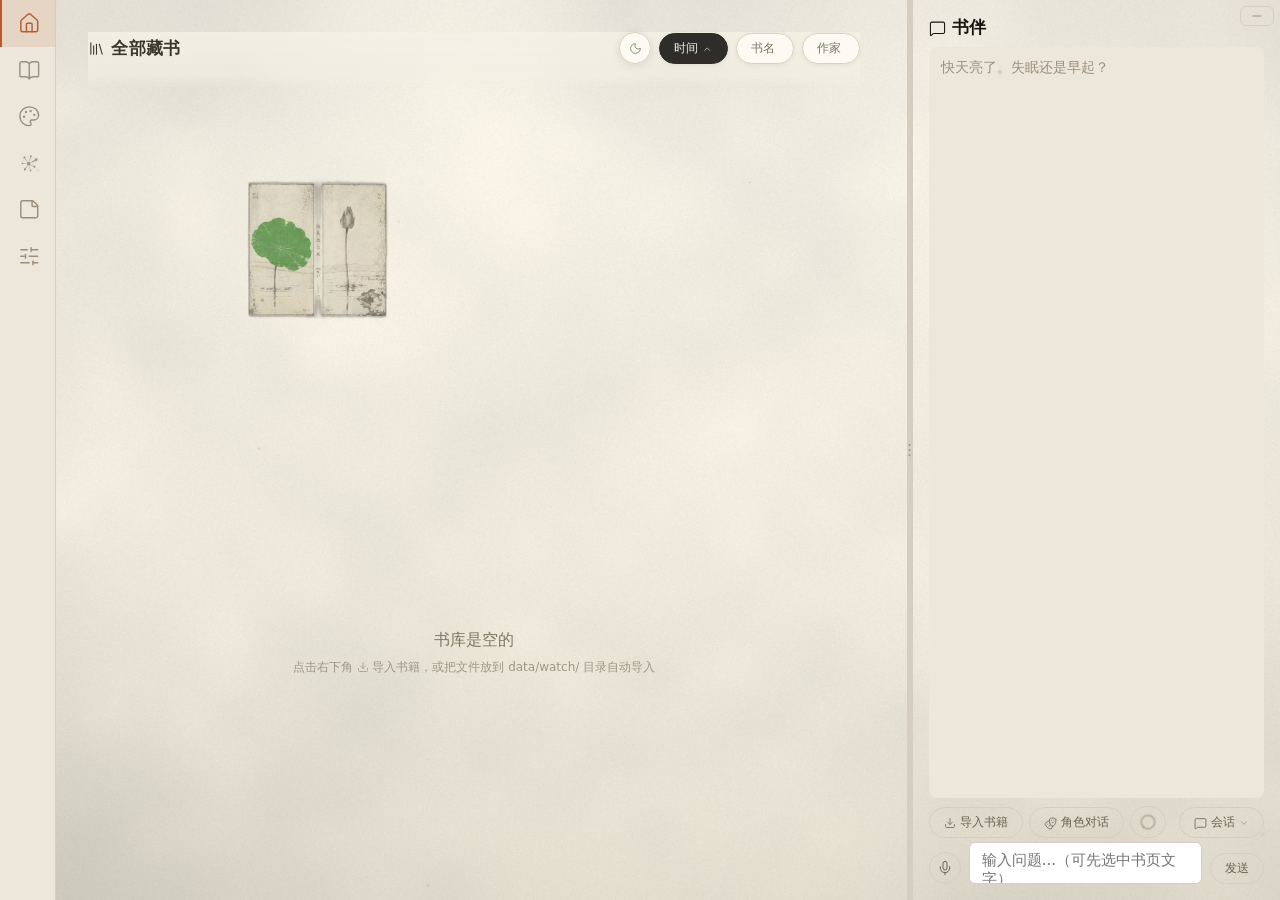
==== commit f1106758: "fix: 配置引导修复 + 上下文窗口默认 1M + 出厂主题对齐 + 交互栏换行 + 端口统一 8766 配置引导 onboarding.js: - connect() 里 `key = ...` " ====
--- a/reader/index.html
+++ b/reader/index.html
@@ -302,8 +302,8 @@
 	        <div class="theme-row"><label>字号</label>
 	          <select id="tReaderFontSize" onchange="onThemeChange()">
 	            <option value="14">14px</option><option value="15">15px</option>
-	            <option value="16">16px</option><option value="17" selected>17px (默认)</option>
-	            <option value="18">18px</option><option value="19">19px</option>
+	            <option value="16">16px</option><option value="17">17px</option>
+	            <option value="18" selected>18px (默认)</option><option value="19">19px</option>
 	            <option value="20">20px</option><option value="21">21px</option>
 	            <option value="22">22px</option><option value="23">23px</option>
 	            <option value="24">24px</option>
@@ -312,30 +312,30 @@
 	          </select></div>
 	        <div class="theme-row"><label>字体</label>
 	          <select id="tReaderFontFamily" onchange="onThemeChange()">
-	            <option value="mono" selected>等距 (默认)</option>
+	            <option value="mono">等距</option>
 	            <option value="song">宋体</option>
-	            <option value="kai">楷体</option>
+	            <option value="kai" selected>楷体 (默认)</option>
 	            <option value="hei">黑体</option>
 	            <option value="fangsong">仿宋</option>
 	          </select></div>
 	        <div class="theme-row"><label>字色</label>
-	          <input type="color" id="tReaderFontColor" value="#a8b0a0" onchange="onThemeChange()">
-	          <span class="color-val" id="tReaderFontColorVal">#a8b0a0</span></div>
+	          <input type="color" id="tReaderFontColor" value="#183422" onchange="onThemeChange()">
+	          <span class="color-val" id="tReaderFontColorVal">#183422</span></div>
 	        <div class="theme-row"><label>字体亮度</label>
-	          <input type="range" min="0.6" max="1.4" step="0.05" value="1" id="tReaderFontBrightness" oninput="onThemeChange()">
-	          <span class="range-val" id="tReaderFontBrightnessVal">1.0</span></div>
+	          <input type="range" min="0.6" max="1.4" step="0.05" value="0.7" id="tReaderFontBrightness" oninput="onThemeChange()">
+	          <span class="range-val" id="tReaderFontBrightnessVal">0.7</span></div>
 	        <div class="theme-row"><label>背景色</label>
-	          <input type="color" id="tReaderBgColor" value="#141a14" onchange="onThemeChange()">
-	          <span class="color-val" id="tReaderBgColorVal">#141a14</span></div>
+	          <input type="color" id="tReaderBgColor" value="#ddb56e" onchange="onThemeChange()">
+	          <span class="color-val" id="tReaderBgColorVal">#ddb56e</span></div>
 	        <div class="theme-row"><label>背景亮度</label>
 	          <input type="range" min="0.6" max="1.4" step="0.05" value="1" id="tReaderBgBrightness" oninput="onThemeChange()">
 	          <span class="range-val" id="tReaderBgBrightnessVal">1.0</span></div>
 	        <div class="theme-row"><label>选中字色</label>
-	          <input type="color" id="tReaderSelectionColor" value="#e8f0e0" onchange="onThemeChange()">
-	          <span class="color-val" id="tReaderSelectionColorVal">#e8f0e0</span></div>
+	          <input type="color" id="tReaderSelectionColor" value="#7da9d8" onchange="onThemeChange()">
+	          <span class="color-val" id="tReaderSelectionColorVal">#7da9d8</span></div>
 	        <div class="theme-row"><label>翻页阻尼</label>
-	          <input type="range" min="1" max="8" step="1" value="2" id="tPageTurnThreshold" oninput="onThemeChange()">
-	          <span class="range-val" id="tPageTurnThresholdVal">2 格</span>
+	          <input type="range" min="1" max="8" step="1" value="1" id="tPageTurnThreshold" oninput="onThemeChange()">
+	          <span class="range-val" id="tPageTurnThresholdVal">1 格</span>
 	          <span class="theme-hint-inline">滚到边界后继续滚 N 格才翻页</span></div>
 	      </section>
 
@@ -344,12 +344,12 @@
 	        <div class="theme-row"><label>字号</label>
 	          <select id="tChatFontSize" onchange="onThemeChange()">
 	            <option value="11">11px</option><option value="12">12px</option>
-	            <option value="13" selected>13px (默认)</option><option value="14">14px</option>
+	            <option value="13">13px</option><option value="14" selected>14px (默认)</option>
 	            <option value="15">15px</option>
 	          </select></div>
 	        <div class="theme-row"><label>字色</label>
-	          <input type="color" id="tChatFontColor" value="#c8c0b8" onchange="onThemeChange()">
-	          <span class="color-val" id="tChatFontColorVal">#c8c0b8</span></div>
+	          <input type="color" id="tChatFontColor" value="#9a8e7a" onchange="onThemeChange()">
+	          <span class="color-val" id="tChatFontColorVal">#9a8e7a</span></div>
 	        <div class="theme-row"><label>选中字色</label>
 	          <input type="color" id="tSelectionColor" value="#ffffff" onchange="onThemeChange()">
 	          <span class="color-val" id="tSelectionColorVal">#ffffff</span></div>
--- a/reader/style.css
+++ b/reader/style.css
@@ -1981,6 +1981,11 @@
   display: flex;
   align-items: center;
   gap: 6px;
+  /* 交互栏嵌在限宽（45%）的聊天面板里，药丸行 nowrap 时最右侧的「会话」
+     会被裁到屏幕外。允许换行——宽度够时仍是单行，不够时折成两行而不是
+     丢按钮。三个浮层（mode-picker/ctx-pop 为 fixed，session-panel 为
+     bottom:100% 锚定）都不受换行影响。 */
+  flex-wrap: wrap;
 }
 
 /* Book import button — home page chat */
--- a/reader/console.css
+++ b/reader/console.css
@@ -810,11 +810,85 @@
 }
 .onboarding-keyrow input { flex: 1; min-width: 0; }
 .onboarding-keyrow .console-btn { flex-shrink: 0; padding: 5px 10px; }
+
+/* 模型下拉面板：与「拉取」配套。固定约 5 行高、超出滚动——模型数 > 5
+   时的行为对齐控制台的模型清单（.console-mrows）。 */
+.onboard-modelwrap { position: relative; flex: 1; min-width: 0; }
+.onboard-modelwrap input { width: 100%; box-sizing: border-box; }
+.onboard-models {
+  display: none;
+  position: absolute;
+  left: 0;
+  right: 0;
+  top: calc(100% + 2px);
+  background: var(--bg-raised);
+  border: 1px solid var(--border);
+  border-radius: var(--radius-sm);
+  box-shadow: 0 6px 18px rgba(0, 0, 0, 0.28);
+  max-height: 135px;              /* ≈5 行 */
+  overflow-y: auto;
+  overscroll-behavior: contain;   /* 滚到底不把滚动链给页面 */
+  z-index: 10;
+}
+.onboard-models.open { display: block; }
+.onboard-mitem {
+  display: flex;
+  align-items: center;
+  gap: 6px;
+  padding: 5px 10px;
+  font-size: var(--fs-caption);
+  color: var(--text-primary);
+  cursor: pointer;
+}
+.onboard-mitem:hover { background: var(--accent-soft); color: var(--text-strong); }
+/* 勾选框：纯视觉（点击由整行处理，避免行/框各触发一次） */
+.onboard-mitem .mi-ck {
+  flex: none;
+  width: 13px;
+  height: 13px;
+  display: inline-flex;
+  align-items: center;
+  justify-content: center;
+  border: 1px solid var(--border);
+  border-radius: 3px;
+  font-size: 9px;
+  line-height: 1;
+  color: transparent;
+}
+.onboard-mitem.on .mi-ck {
+  background: var(--accent);
+  border-color: var(--accent);
+  color: #fff;
+}
+.onboard-mitem .mi-name {
+  flex: 1;
+  min-width: 0;
+  white-space: nowrap;
+  overflow: hidden;
+  text-overflow: ellipsis;
+}
+/* 「主」= 会被绑到 main_llm 的那个（勾选顺序里的第一个） */
+.onboard-mitem .mi-main {
+  flex: none;
+  padding: 0 5px;
+  border-radius: 3px;
+  background: var(--accent);
+  color: #fff;
+  font-size: 10px;
+  line-height: 15px;
+}
+.onboard-mitem.on .mi-name { color: var(--text-strong); }
+
+/* 多选摘要：只在选了 2 个以上时出现 */
+.onboard-sel { display: none; font-size: var(--fs-caption); color: var(--text-muted); line-height: 1.5; }
+.onboard-sel.open { display: block; }
+
 .onboarding-actions {
   display: flex;
   gap: 8px;
   align-items: center;
 }
+.onboarding-actions .onboarding-adv { margin-left: auto; }
 .onboarding-close {
   position: absolute;
   top: 10px;
@@ -829,10 +903,12 @@
 }
 .onboarding-close:hover { color: var(--text-strong); }
 
-/* 输入区「连接 AI 服务」重入按钮：mode-toggle 药丸样式 + 主题色提示 */
+/* 输入区「连接 AI 服务」重入按钮：仅图标（标签会把 mode-bar 撑爆，
+   把最右侧的「会话」顶出屏幕）+ 主题色提示。语义靠 title/aria-label。 */
 .mode-toggle.onboard-entry {
   color: var(--accent);
   border-color: var(--accent-soft);
+  padding: 6px 10px;
 }
 .usage-mchart-title b { color: var(--text-strong); font-weight: 600; margin-left: 0; font-size: var(--fs-secondary); }
 /* 输入/输出细分信息独占一行,不再与数值挤在同一行 */
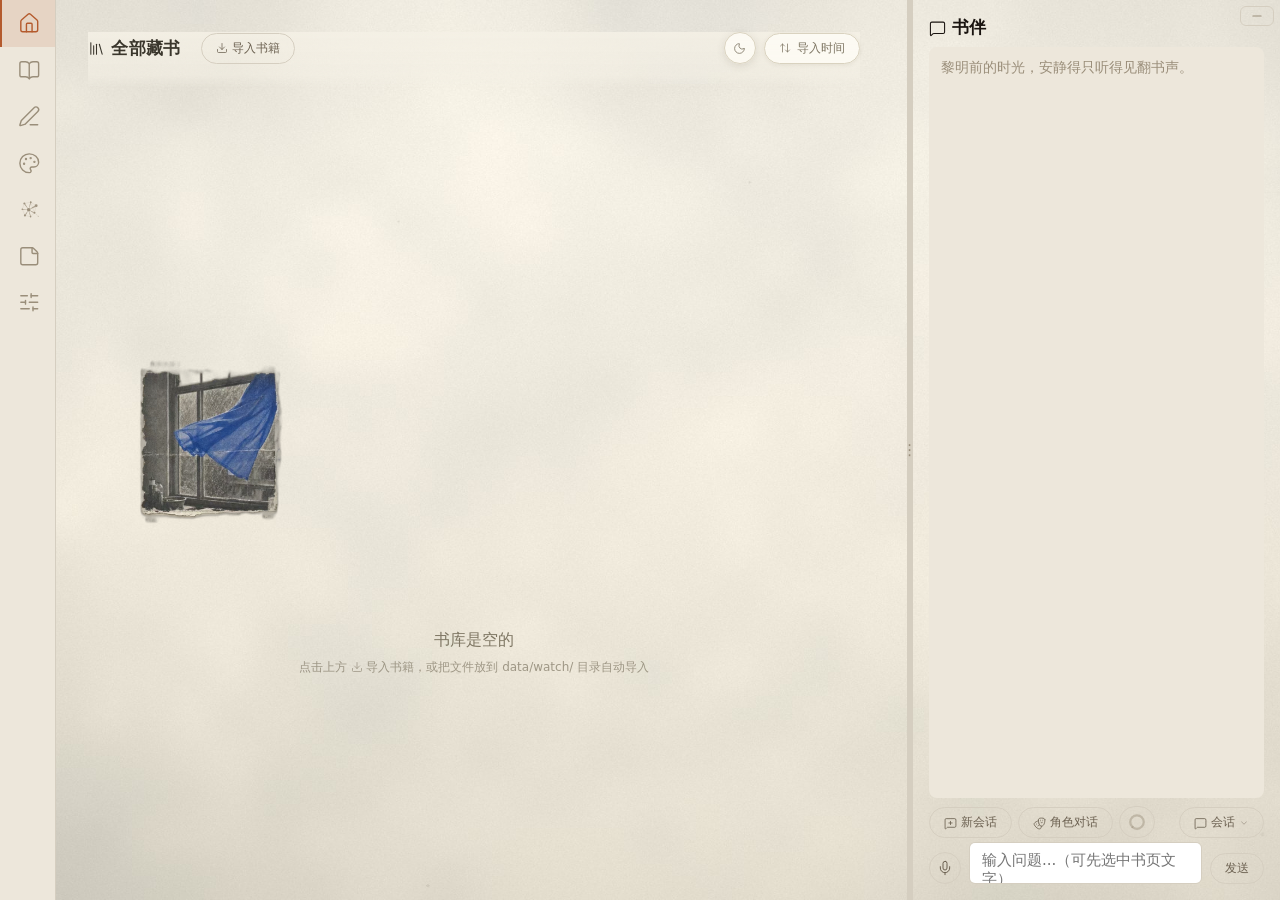
==== commit ce6bf245: "sync: 同步源码至 5a37b50（写作/作者图谱/上下文管理） 源码 ff387d1..5a37b50，50 个提交，277 文件。  - 新增 api/ 路由拆分、tools/ 包、autho" ====
--- a/reader/index.html
+++ b/reader/index.html
@@ -7,6 +7,8 @@
 <link rel="icon" href="data:,"><!-- suppress /favicon.ico 404 -->
 <link rel="stylesheet" href="style.css">
 <link rel="stylesheet" href="console.css">
+<link rel="stylesheet" href="writing.css">
+<link rel="stylesheet" href="author-dossier.css">
 <script>
   // Apply saved day/night theme before paint to avoid flash of wrong theme.
   try {
@@ -83,6 +85,9 @@
   <div class="tab" onclick="switchTab('reader')" title="阅读">
     <i data-lucide="book-open"></i><span class="tab-label">阅读</span>
   </div>
+  <div class="tab" onclick="switchTab('write')" title="写作">
+    <i data-lucide="pen-line"></i><span class="tab-label">写作</span>
+  </div>
   <div class="tab" onclick="switchTab('theme')" title="主题">
     <i data-lucide="palette"></i><span class="tab-label">主题</span>
   </div>
@@ -128,22 +133,41 @@
       </div>
     </div>
       <div class="shelf-section-header" id="shelfStickyHeader">
-        <h2 class="shelf-section-title"><i data-lucide="library"></i> 全部藏书 <span class="shelf-count" id="shelfCount"></span></h2>
+        <div class="shelf-header-lead">
+          <h2 class="shelf-section-title"><i data-lucide="library"></i> 全部藏书 <span class="shelf-count" id="shelfCount"></span></h2>
+          <button id="shelfImportBtn" class="import-books-btn" onclick="toggleImportPanel()" title="扫描本地书库导入新书">
+            <i data-lucide="download"></i> 导入书籍
+          </button>
+        </div>
         <div class="shelf-header-actions">
+          <div class="shelf-reorder-bar" id="shelfReorderBar" hidden>
+            <span class="srb-hint">拖动书本调整顺序</span>
+            <button class="srb-done" onclick="exitShelfReorder()"><i data-lucide="check"></i> 完成</button>
+          </div>
           <button class="scene-toggle" id="sceneToggle" onclick="toggleShelfScene()" title="切换到夜晚"><i data-lucide="moon"></i></button>
-          <div class="shelf-sort-bar" id="shelfSortBar">
-            <button class="sort-btn" data-key="time" onclick="setSort('time')">
-              <span class="sort-label">时间</span>
-              <span class="sort-dir" id="sort-dir-time"></span>
+          <div class="shelf-sort-wrap" id="shelfSortWrap">
+            <button class="sort-trigger" id="shelfSortTrigger" onclick="toggleSortPanel()" title="排序">
+              <i data-lucide="arrow-up-down"></i>
+              <span class="sort-trigger-label" id="shelfSortLabel">导入时间</span>
             </button>
-            <button class="sort-btn" data-key="title" onclick="setSort('title')">
-              <span class="sort-label">书名</span>
-              <span class="sort-dir" id="sort-dir-title"></span>
-            </button>
-            <button class="sort-btn" data-key="author" onclick="setSort('author')">
-              <span class="sort-label">作家</span>
-              <span class="sort-dir" id="sort-dir-author"></span>
-            </button>
+            <div class="sort-panel" id="shelfSortPanel">
+              <div class="sort-option" data-key="time" onclick="setSort('time')">
+                <i data-lucide="calendar-plus"></i><span class="so-label">导入时间</span><span class="so-dir"></span>
+              </div>
+              <div class="sort-option" data-key="title" onclick="setSort('title')">
+                <i data-lucide="type"></i><span class="so-label">书名</span><span class="so-dir"></span>
+              </div>
+              <div class="sort-option" data-key="author" onclick="setSort('author')">
+                <i data-lucide="user-round"></i><span class="so-label">作家</span><span class="so-dir"></span>
+              </div>
+              <div class="sort-option" data-key="recent" onclick="setSort('recent')">
+                <i data-lucide="clock"></i><span class="so-label">最近打开</span><span class="so-dir"></span>
+              </div>
+              <div class="sort-option" data-key="custom" onclick="setSort('custom')">
+                <i data-lucide="list-ordered"></i><span class="so-label">自定义</span><span class="so-dir"></span>
+                <button class="so-edit" onclick="event.stopPropagation();enterShelfReorder()" title="调整顺序"><i data-lucide="grip-vertical"></i></button>
+              </div>
+            </div>
           </div>
         </div>
       </div>
@@ -152,7 +176,7 @@
       <div class="scene-journal-art"><img id="journalSticker" src="assets/journal-corner.png" alt="" /></div>
       <div class="shelf-empty" id="shelfEmpty" style="display:none">
         <p>书库是空的</p>
-        <p class="shelf-empty-hint">点击右下角 <i data-lucide="download"></i> 导入书籍，或把文件放到 data/watch/ 目录自动导入</p>
+        <p class="shelf-empty-hint">点击上方 <i data-lucide="download"></i> 导入书籍，或把文件放到 data/watch/ 目录自动导入</p>
     </div>
   </div>
 </div>
@@ -199,6 +223,172 @@
 </div>
 </div><!-- end #page-reader -->
 
+		<!-- Write page -->
+		<div class="page" id="page-write">
+		  <div class="write-shell">
+		    <aside class="write-rail">
+		      <div class="write-rail-head">
+		        <div class="write-workspace" id="writeWorkspace">
+		          <button class="write-workspace-btn" id="writeWorkspaceBtn"
+		                  aria-haspopup="listbox" aria-expanded="false"
+		                  aria-controls="writeWorkspaceMenu" title="切换写作台">
+		            <span class="write-workspace-kicker">写作台</span>
+		            <span class="write-workspace-name" id="writeWorkspaceName">未选择作品</span>
+		            <i data-lucide="chevron-down" class="write-workspace-caret"></i>
+		          </button>
+		        </div>
+		        <button class="write-icon-btn" id="writeNewWorkBtn" title="新建作品"><i data-lucide="plus"></i></button>
+		        <div class="write-workspace-menu" id="writeWorkspaceMenu" hidden>
+		          <div class="write-workspace-menu-head">
+		            <span>切换写作台</span>
+		            <span class="write-workspace-count" id="writeWorkspaceCount"></span>
+		          </div>
+		          <label class="write-workspace-search" id="writeWorkspaceSearchWrap" hidden>
+		            <i data-lucide="search"></i>
+		            <input type="text" id="writeWorkspaceSearch" placeholder="搜索作品…"
+		                   autocomplete="off" spellcheck="false" aria-label="搜索作品">
+		          </label>
+		          <div class="write-workspace-list" id="writeWorkspaceList" role="listbox"
+		               aria-label="作品列表"></div>
+		          <button type="button" class="write-workspace-new" id="writeWorkspaceNew">
+		            <i data-lucide="plus"></i><span>新建作品</span>
+		          </button>
+		        </div>
+		      </div>
+		      <div class="write-tree" id="writeChapterList"></div>
+		    </aside>
+		    <section class="write-main">
+		      <header class="write-main-head">
+		        <input class="write-title-input" id="writeChapterTitle" placeholder="章标题">
+		        <button class="write-vcs-badge" id="writeVcsBadge" title="版本与分支">
+		          <i data-lucide="git-branch"></i>
+		          <span id="writeVcsBranchLabel">main</span>
+		          <span class="write-vcs-dirty" id="writeVcsDirty" hidden>●</span>
+		        </button>
+		        <div class="write-view-tabs" id="writeViewTabs">
+		          <button class="write-view-tab active" data-view="editor">正文</button>
+		          <button class="write-view-tab" data-view="map">地图</button>
+		          <button class="write-view-tab" data-view="curve">曲线</button>
+		        </div>
+		        <div class="write-actions">
+		          <span class="write-editor-state" id="writeEditorState" hidden>未保存</span>
+		          <button class="write-btn write-icon-btn" id="writeUndoBtn" title="撤销 (Ctrl+Z)" disabled>&#8630;</button>
+		          <button class="write-btn write-icon-btn" id="writeRedoBtn" title="重做 (Ctrl+Y)" disabled>&#8631;</button>
+		          <button class="write-btn" id="writeRevertSaveBtn" title="丢弃暂存稿，回到上次保存" hidden>还原</button>
+		          <button class="write-btn" id="writeParkBtn" title="暂存 (Ctrl+Shift+S)：落盘但不算保存点">暂存</button>
+		          <button class="write-btn" id="writeSaveBtn" title="保存 (Ctrl+S)">保存</button>
+		          <button class="write-btn primary" id="writeGenBtn">生成正文</button>
+		        </div>
+		      </header>
+		      <div class="write-style-bar" id="writeStyleBar" hidden>
+		        <span class="write-style-label">参考风格</span>
+		        <select class="write-style-select" id="writeStyleSelect">
+		          <option value="">不启用</option>
+		        </select>
+		        <span class="write-style-note" id="writeStyleNote"></span>
+		        <button class="write-mini-btn" id="writeStyleCheckBtn" hidden>对照检查</button>
+		      </div>
+		      <div class="write-view" id="writeEditorView">
+		        <textarea class="write-editor" id="writeEditor" placeholder="选一章开始写，或点「生成正文」让模型起草。"></textarea>
+		      </div>
+		      <div class="write-view" id="writeMapView" hidden>
+		        <div class="write-map-host" id="writeMapHost"></div>
+		      </div>
+		      <div class="write-view" id="writeCurveView" hidden>
+		        <div class="write-curve-host" id="writeCurveHost"></div>
+		      </div>
+		      <div class="write-view" id="writeDiffView" hidden>
+		        <div class="write-diff-head">
+		          <span id="writeDiffTitle">差异</span>
+		          <div class="write-actions">
+		            <button class="write-btn" id="writeDiffRevert" hidden>撤销此提交</button>
+		            <button class="write-btn" id="writeDiffPick" hidden>摘取到当前分支</button>
+		            <button class="write-btn" id="writeDiffRestore" hidden>回滚到此处</button>
+		            <button class="write-btn" id="writeDiffClose">返回</button>
+		          </div>
+		        </div>
+		        <div class="write-diff-body" id="writeDiffBody"></div>
+		      </div>
+		      <div class="write-view" id="writeMergeView" hidden>
+		        <div class="write-diff-head">
+		          <span id="writeMergeTitle">解决冲突</span>
+		          <div class="write-actions">
+		            <button class="write-btn primary" id="writeMergeApply">完成</button>
+		            <button class="write-btn" id="writeMergeCancel">放弃</button>
+		          </div>
+		        </div>
+		        <div class="write-diff-body" id="writeMergeBody"></div>
+		      </div>
+		      <div class="write-status" id="writeStatus"></div>
+		    </section>
+		    <aside class="write-side" id="writeSide">
+		      <div class="write-side-head">
+		        <div class="write-side-tabs">
+		          <button class="write-side-tab active" data-pane="review">审稿</button>
+		          <button class="write-side-tab" data-pane="vcs">版本</button>
+		        </div>
+		        <button class="write-icon-btn" id="writeSideClose" title="收起"><i data-lucide="x"></i></button>
+		      </div>
+		      <div class="write-review-pane" id="writeReviewPane" hidden>
+		        <div class="write-review-head">
+		          <button class="write-btn primary" id="writeReviewRun">开始审稿</button>
+		          <span class="write-review-score" id="writeReviewScore"></span>
+		        </div>
+		        <div class="write-style-findings" id="writeStyleFindings" hidden></div>
+		        <div class="write-findings" id="writeFindings"></div>
+		        <div class="write-revisions" id="writeRevisions"></div>
+		      </div>
+		      <div class="write-vcs-pane" id="writeVcsPane" hidden>
+		        <div class="write-vcs-row">
+		          <select id="writeVcsBranchSelect" title="切换分支"></select>
+		          <button class="write-btn" id="writeVcsNewBranch" title="新建岔路并切过去">＋ 分支</button>
+		        </div>
+		        <div class="write-vcs-row">
+		          <input id="writeVcsMessage" placeholder="提交说明（这次改了什么）">
+		          <button class="write-btn primary" id="writeVcsCommitBtn">提交</button>
+		          <button class="write-btn" id="writeVcsAmendBtn" title="把漏改的带进上一次提交">修正</button>
+		        </div>
+		        <div class="write-vcs-row">
+		          <button class="write-btn" id="writeVcsStashBtn" title="收起当前改动">暂存</button>
+		          <button class="write-btn" id="writeVcsTagBtn" title="给当前提交打标签">打标签</button>
+		          <button class="write-btn" id="writeVcsReflogBtn" title="找回切换前的位置">找回位置</button>
+		        </div>
+		        <div class="write-vcs-section">
+		          <div class="write-vcs-title">工作区 <span id="writeVcsCount"></span></div>
+		          <div class="write-vcs-changes" id="writeVcsChanges"></div>
+		        </div>
+		        <div class="write-vcs-section">
+		          <div class="write-vcs-title">历史
+		            <label class="write-vcs-filter"><input type="checkbox" id="writeVcsAllBranches" checked> 全部分支</label>
+		            <label class="write-vcs-filter"><input type="checkbox" id="writeVcsOnlyChapter"> 只看本章</label>
+		          </div>
+		          <div class="write-vcs-log" id="writeVcsLog"></div>
+		        </div>
+		        <div class="write-vcs-section">
+		          <div class="write-vcs-title">分支 <span id="writeVcsBranchCount"></span></div>
+		          <div class="write-vcs-list" id="writeVcsBranches"></div>
+		        </div>
+		        <div class="write-vcs-section">
+		          <div class="write-vcs-title">标签</div>
+		          <div class="write-vcs-list" id="writeVcsTags"></div>
+		        </div>
+		        <div class="write-vcs-section">
+		          <div class="write-vcs-title">暂存 <span id="writeVcsStashCount"></span></div>
+		          <div class="write-vcs-list" id="writeVcsStashes"></div>
+		        </div>
+		        <div class="write-vcs-section" id="writeVcsReflogSection" hidden>
+		          <div class="write-vcs-title">位置记录</div>
+		          <div class="write-vcs-list" id="writeVcsReflog"></div>
+		        </div>
+		        <div class="write-vcs-section">
+		          <div class="write-vcs-title">反馈 <span id="writeVcsFeedbackCount"></span></div>
+		          <div class="write-vcs-list" id="writeVcsFeedback"></div>
+		        </div>
+		      </div>
+		    </aside>
+		  </div>
+		</div>
+
 		<!-- Graph page -->
 		<div class="page" id="page-graph">
 		  <div class="graph-secondary-nav" id="graphSecNav">
@@ -210,6 +400,9 @@
 		      <option value="">选择书籍...</option>
 		    </select>
 		    <button id="graphLayoutToggle" onclick="window.toggleGraphLayout()" title="切换布局"><i data-lucide="layout-grid"></i> 布局: 力导向</button>
+		    <!-- 作者简介：这位作者的生平与作品，铺在同一根时间轴上。
+		         它属于「关于这本书」的旁支，不参与扮演流程，所以放在这里而不是选角器里。 -->
+		    <button id="graphAuthorBtn" class="graph-pill-btn" onclick="window.openGraphAuthor()" title="作者简介 · 生平与作品时间轴"><i data-lucide="user-round"></i> 作者简介</button>
 		  </div>
 		  <div class="graph-page-layout" id="graphPageLayout">
 		    <div class="graph-type-wheel" id="graphTypeWheel">
@@ -239,6 +432,58 @@
 		      <div class="graph-detail-body" id="graphDetailBody"></div>
 		    </div>
 		    <button class="graph-detail-toggle" id="graphDetailToggle" onclick="window.toggleGraphDetail()" title="展开/收起详情"><i data-lucide="panel-right"></i></button>
+		  </div>
+		  <!-- 作者简介：图谱页里的**第二层视图**，不是弹窗。
+		       它与图谱共用同一块画布区域 —— 同一个页面、同一条工具条、
+		       同一片画布背景，只是把画布内容从力导向图换成时间轴。
+		       所以这里没有遮罩、没有圆角对话框、没有关闭叉号。 -->
+		  <div class="atl-view" id="authorTimelineView" hidden>
+		    <div class="atl-head">
+		      <div class="atl-head-text">
+		        <span class="atl-eyebrow"><i data-lucide="history"></i> 作者简介</span>
+		        <div class="atl-title-row">
+		          <span id="atlTitle">作者时间轴</span>
+		          <span class="atl-sub" id="atlSub"></span>
+		        </div>
+		      </div>
+		      <button class="atl-back" onclick="closeAuthorTimeline()" title="关闭作者简介，回到图谱">
+		        <i data-lucide="arrow-left"></i> 返回图谱
+		      </button>
+		    </div>
+		    <div class="atl-body" id="atlBody"></div>
+		  </div>
+		  <!-- 作者档案（设计稿 05）：图谱页里的第二层视图。
+		       时间轴保留为旧视图，档案页的「全屏时间轴」会切回去。 -->
+		  <div class="ado-view" id="authorDossierView" hidden>
+		    <div class="ado-head">
+		      <div class="ado-head-text">
+		        <span class="ado-eyebrow"><i data-lucide="user-round"></i> 作者档案</span>
+		        <div class="ado-title-row">
+		          <span id="adoTitle">作者档案</span>
+		          <span class="ado-sub" id="adoSub"></span>
+		        </div>
+		      </div>
+		      <div class="ado-head-actions">
+		        <button class="ado-write" id="adoWriteBtn" hidden
+		                onclick="adoUseForWriting()"
+		                title="把这位作者的正文文风作为写作参考（默认关闭）">
+		          <i data-lucide="pen-line"></i> 用于写作参考
+		        </button>
+		        <button class="ado-back" onclick="closeAuthorDossier()" title="关闭作者档案，回到图谱">
+		          <i data-lucide="arrow-left"></i> 返回图谱
+		        </button>
+		      </div>
+		    </div>
+		    <div class="ado-tabs" id="adoTabs" role="tablist" aria-label="作者档案分区"></div>
+		    <div class="ado-body" id="adoBody" role="tabpanel"></div>
+		    <div class="ado-drawer-scrim" id="adoScrim" hidden onclick="closeAuthorDrawer()"></div>
+		    <aside class="ado-drawer" id="adoDrawer" hidden role="dialog" aria-modal="true" aria-label="来源与引文">
+		      <div class="ado-drawer-head">
+		        <span id="adoDrawerTitle">来源</span>
+		        <button type="button" class="ado-drawer-close" onclick="closeAuthorDrawer()" aria-label="关闭来源抽屉">×</button>
+		      </div>
+		      <div class="ado-drawer-body" id="adoDrawerBody"></div>
+		    </aside>
 		  </div>
 		  <div class="graph-manage-panel" id="graphManagePanel" style="display:none">
 		    <div class="graph-manage-body" id="graphManageBody">加载中...</div>
@@ -418,6 +663,7 @@
 <div class="page" id="page-console">
   <div class="console-secondary-nav" id="consoleSecNav">
     <button class="console-secnav-tab active" data-view="drivers" onclick="window.switchConsoleView('drivers')">驱动控制台</button>
+    <button class="console-secnav-tab" data-view="binding" onclick="window.switchConsoleView('binding')">模型绑定</button>
     <button class="console-secnav-tab" data-view="usage" onclick="window.switchConsoleView('usage')">用量分析</button>
   </div>
   <div class="console-view" id="consoleViewDrivers">
@@ -430,6 +676,16 @@
       <button class="console-add-card" onclick="ConsoleUI.openEditor()">
         <i data-lucide="plus"></i> 新增连接
       </button>
+    </div>
+  </div>
+  <div class="console-view" id="consoleViewBinding" style="display:none">
+    <div class="console-panel">
+      <p class="console-hint">把每个 LLM 调用点绑定到一条连接和一个模型。未绑定的调用点继承上一级，最终跟随主模型（当前：<span id="bindingMainModel">—</span>）。选好连接或模型即保存；「解绑」回退到上一级。改动在下一次调用时生效，在途请求不受影响。</p>
+      <div class="binding-toolbar">
+        <span class="binding-summary" id="bindingSummary"></span>
+        <label class="binding-toggle"><input type="checkbox" id="bindingOnlyBound" onchange="BindingUI.toggleOnlyBound(this.checked)"> 只看已单独绑定</label>
+      </div>
+      <div class="binding-list" id="bindingList"><!-- rendered by binding.js --></div>
     </div>
   </div>
   <div class="console-view" id="consoleViewUsage" style="display:none">
@@ -478,6 +734,29 @@
     <div class="chat-log" id="chatLog">
       <div class="msg agent">书伴加载中...</div>
     </div>
+    <!-- 阅读模式预选：只在阅读页的空会话里浮在聊天框中央；发出第一条
+         消息后消失 —— 会话的阅读模式就此冻结，中途不再可变。 -->
+    <div class="mode-prelude" id="modePrelude">
+      <div class="mode-prelude-hint">选一种读法 · 开始对话后固定</div>
+      <div class="mode-seg" id="modeSeg" role="radiogroup" aria-label="阅读模式">
+        <span class="mode-seg-thumb" aria-hidden="true"></span>
+        <button type="button" class="mode-seg-opt active" data-mode="immersive"
+                role="radio" aria-checked="true" onclick="setMode('immersive')"
+                title="沉浸伴读：不剧透，同步你的阅读节奏">
+          <i data-lucide="book-open"></i><span>沉浸伴读</span>
+        </button>
+        <button type="button" class="mode-seg-opt" data-mode="overview"
+                role="radio" aria-checked="false" onclick="setMode('overview')"
+                title="俯瞰分析：全局视角，结构化分析，可剧透">
+          <i data-lucide="scan-eye"></i><span>俯瞰分析</span>
+        </button>
+        <button type="button" class="mode-seg-opt" data-mode="divergent"
+                role="radio" aria-checked="false" onclick="setMode('divergent')"
+                title="发散探索：跨领域联想，外部视角">
+          <i data-lucide="sparkles"></i><span>发散探索</span>
+        </button>
+      </div>
+    </div>
     <div class="selection-ref" id="selectionTag">
       <span class="ref-icon"><i data-lucide="pin"></i></span>
       <span>引用</span><span id="selTagSrc">书中</span><span>:</span>
@@ -486,29 +765,14 @@
     </div>
     <div class="chat-input-area">
       <div class="chat-mode-bar">
+        <button id="newSessionBtn" class="mode-toggle new-session-btn" onclick="newSession()" title="开始一个新会话">
+          <span class="mode-icon"><i data-lucide="message-square-plus"></i></span>
+          <span class="mode-label">新会话</span>
+        </button>
         <button id="roleplayEntryBtn" class="mode-toggle roleplay-entry" onclick="startRolePlaySetup()" title="与书中角色对话">
           <span class="mode-icon"><i data-lucide="drama"></i></span>
           <span class="mode-label">角色对话</span>
         </button>
-        <button id="modeToggle" class="mode-toggle" onclick="toggleModePicker()" title="切换阅读模式">
-          <span class="mode-icon"><i data-lucide="book-open"></i></span>
-          <span class="mode-label" id="modeLabel">沉浸伴读</span>
-          <span class="mode-caret"><i data-lucide="chevron-down"></i></span>
-        </button>
-        <div class="mode-picker" id="modePicker">
-          <div class="mode-option" data-mode="immersive" onclick="setMode('immersive')">
-            <span class="mo-name">沉浸伴读</span>
-            <span class="mo-desc">不剧透，同步节奏，共情陪伴</span>
-          </div>
-          <div class="mode-option" data-mode="overview" onclick="setMode('overview')">
-            <span class="mo-name">俯瞰分析</span>
-            <span class="mo-desc">全局视角，结构化分析，可剧透</span>
-          </div>
-          <div class="mode-option" data-mode="divergent" onclick="setMode('divergent')">
-            <span class="mo-name">发散探索</span>
-            <span class="mo-desc">跨领域联想，外部视角</span>
-          </div>
-        </div>
         <button id="ctxUsageBtn" class="mode-toggle ctx-usage-toggle" onclick="toggleCtxUsage()" title="上下文用量">
           <svg viewBox="0 0 24 24" width="18" height="18" aria-hidden="true">
             <circle class="ctx-ring-track" cx="12" cy="12" r="9" fill="none" stroke-width="3"/>
@@ -531,6 +795,7 @@
             <button class="subnav-tab active" data-tab="all" onclick="switchSubnavTab('all')">全部</button>
             <button class="subnav-tab" data-tab="books" onclick="switchSubnavTab('books')">按书籍</button>
             <button class="subnav-tab" data-tab="characters" onclick="switchSubnavTab('characters')">按角色</button>
+            <button class="subnav-tab" data-tab="writing" onclick="switchSubnavTab('writing')">写作</button>
           </div>
           <div class="session-panel-body" id="sessionList">加载中...</div>
         </div>
@@ -539,7 +804,7 @@
         <button class="mic-btn" id="micBtn" onclick="window.toggleRecording()" title="语音输入"><i data-lucide="mic"></i></button>
         <textarea id="chatInput" rows="1" placeholder="输入问题...（可先选中书页文字）"
                   onkeydown="if(event.key==='Enter'&&!event.shiftKey){event.preventDefault();sendMessage();}"></textarea>
-        <button class="send-btn" onclick="sendMessage()">发送</button>
+        <button class="send-btn" id="sendBtn" onclick="window.sendOrStop()">发送</button>
       </div>
     </div>
 
@@ -580,6 +845,8 @@
 <script type="module" src="js/context-usage.js"></script>
 <script type="module" src="js/app.js"></script>
 <script type="module" src="js/console.js"></script>
+<script type="module" src="js/binding.js"></script>
+<script type="module" src="js/writing.js"></script>
 <script type="module" src="js/usage.js"></script>
 <script type="module" src="js/graph-progress-ui.js"></script>
 <script type="module" src="js/graph-viz.js"></script>
@@ -587,6 +854,8 @@
 <script type="module" src="notes-panel.js"></script>
 <script type="module" src="graph-panel.js"></script>
 <script type="module" src="tags-panel.js"></script>
+<script type="module" src="js/author-timeline.js"></script>
+<script type="module" src="js/author-dossier.js"></script>
 <script>
 // Lucide icons - auto-refresh on DOM change (debounced).
 // MutationObserver catches dynamically inserted [data-lucide] elements
--- a/reader/style.css
+++ b/reader/style.css
@@ -445,8 +445,10 @@
   justify-content: space-between;
   gap: var(--space-md);
   padding: var(--space-xs) 0 var(--space-sm);
-  backdrop-filter: blur(7px);
-  -webkit-backdrop-filter: blur(7px);
+  /* No backdrop-filter here. A live blur on a sticky element re-samples
+     the shelf behind it on every scroll frame — the single biggest cause
+     of the home-page scroll dropping frames. The 0.88-alpha tint gradient
+     on .shelf-sticky-head already carries legibility. */
 }
 .shelf-sticky-head.compact #continueSection { margin-bottom: 0; }
 .shelf-sticky-head.compact #continueSection > .shelf-section-title {
@@ -476,14 +478,15 @@
   margin-bottom: 0;
   flex-wrap: nowrap;
 }
-#shelfStickyHeader > .shelf-section-title {
+#shelfStickyHeader .shelf-header-lead { min-width: 0; }
+#shelfStickyHeader .shelf-header-lead > .shelf-section-title {
   max-height: 40px;
   overflow: hidden;
   transition: max-height 320ms var(--ease-out),
               opacity 320ms var(--ease-out),
               margin-bottom 320ms var(--ease-out);
 }
-.shelf-sticky-head.compact #shelfStickyHeader > .shelf-section-title {
+.shelf-sticky-head.compact #shelfStickyHeader .shelf-header-lead > .shelf-section-title {
   max-height: 0;
   opacity: 0;
   margin-bottom: 0;
@@ -576,11 +579,34 @@
   position: relative;
   z-index: 1;
   --book-w: clamp(92px, 9.5vw, 130px);
+  /* 行改 flex 纵排：flex 子项的 margin 互不折叠，
+     下面 headroom 的正负 margin 才能逐行精确相抵。 */
+  display: flex;
+  flex-direction: column;
 }
 
 .shelf-row {
   position: relative;
+  /* hover 上浮的头部余量。content-visibility:auto 按规范强制 paint
+     containment —— 行把所有后代裁在自己的 padding box 里，书上浮超出
+     行顶的部分被整段裁掉（封面顶端裁平露出墙色，2026-09-25 截图实测
+     上浮 26px 全没）。padding 把裁剪边界抬高 P，等量负 margin 把行盒
+     顶边抬回原位上方 P 处：盒顶上移 P、盒高加 P ⇒ 盒底不动，行距
+     margin-bottom 原样不动 ⇒ 内容与下一行全部原位，只有裁剪框变高。
+     （若再给 margin-bottom 补 P，盒顶会被顶回原处、内容整体下坠 P ——
+     第一版就这么错的。）36px = 上浮 14px + 底部原点 scale(1.05) 抬升
+     （最高书约 10px）+ 阴影余量。 */
+  --lift-headroom: 36px;
+  padding-top: var(--lift-headroom);
+  margin-top: calc(-1 * var(--lift-headroom));
   margin-bottom: clamp(36px, 5vh, 54px);
+}
+/* content-visibility:auto only pays off on long shelves. For a normal
+   library (a handful of rows) it makes the browser lay out/paint each row
+   as it scrolls into view — a hitch per row, every pass. `is-long` is set
+   by renderShelfRows above a row threshold; below it, all rows render once
+   and scrolling is pure compositing. */
+.shelf-grid.is-long .shelf-row {
   /* skip layout/paint of off-screen rows entirely; intrinsic size
      keeps the scrollbar stable before a row is first rendered */
   content-visibility: auto;
@@ -833,6 +859,16 @@
   to   { transform: rotate(1.6deg); }
 }
 
+/* Scroll-time budget: pause the decorative infinite animations while the
+   shelf is actively scrolling (class toggled by initStickyCompact). They
+   resume right after. Continuous transform/opacity animations are cheap
+   individually, but dozens of them still compete with the scroll
+   compositor on integrated GPUs. */
+.is-scrolling-home .book-ribbon,
+.is-scrolling-home .scene-dust span {
+  animation-play-state: paused;
+}
+
 /* Hover scrim with title / author */
 .scene-book-scrim {
   position: absolute;
@@ -841,7 +877,9 @@
   display: flex;
   flex-direction: column;
   justify-content: flex-end;
-  padding: 10px 12px;
+  /* 底部留出 34px 动作条的高度 + 一点间隙：书名/作者永远在条的上方，
+     不被玻璃条压住。条本身有深色底，不需要依靠 scrim 压暗。 */
+  padding: 10px 12px 46px;
   background: var(--scrim);
   opacity: 0;
   transition: opacity 0.3s var(--ease-out);
@@ -925,6 +963,15 @@
   margin-bottom: 0;
 }
 
+/* 标题 + 导入入口同一组：书名在左，导入紧随其后（书架自己的动作）。 */
+.shelf-header-lead {
+  display: flex;
+  align-items: center;
+  gap: var(--space-md);
+  min-width: 0;
+  flex-wrap: wrap;
+}
+
 .shelf-header-actions {
   display: flex;
   align-items: center;
@@ -955,16 +1002,17 @@
   transform: rotate(20deg);
 }
 
-.shelf-sort-bar {
-  display: flex;
-  align-items: center;
-  gap: var(--space-sm);
+/* ── Sort: one trigger button + collapsed dropdown panel ────────────
+   Five modes no longer fit as a flat pill row. Trigger keeps the old
+   pill look so the toolbar still reads the same; the panel holds the
+   five options. The notes panel reuses .sort-btn with its own theme
+   later in this file — these selectors stay out of its way. */
+.shelf-sort-wrap {
+  position: relative;
   flex-shrink: 0;
 }
 
-/* E-commerce style filter pills — scoped to the shelf bar; the notes
-   panel reuses .sort-btn with its own theme later in this file. */
-#shelfSortBar .sort-btn {
+.sort-trigger {
   appearance: none;
   border: 1px solid var(--scene-chip-border);
   background: var(--scene-chip-bg);
@@ -975,57 +1023,272 @@
   cursor: pointer;
   display: inline-flex;
   align-items: center;
-  gap: 4px;
+  gap: 6px;
   box-shadow: 0 1px 4px rgba(60, 50, 30, 0.08);
   transition: background var(--duration-fast), border-color var(--duration-fast), color var(--duration-fast);
 }
-#shelfSortBar .sort-btn:hover {
+.sort-trigger:hover {
   background: var(--scene-chip-hover);
   color: var(--scene-ink);
 }
-#shelfSortBar .sort-btn.active {
+.shelf-sort-wrap.open .sort-trigger {
   background: var(--scene-pill-active-bg);
   border-color: var(--scene-pill-active-bg);
   color: var(--scene-pill-active-ink);
 }
-#shelfSortBar .sort-btn .sort-dir {
+
+/* Panel stays in the DOM when collapsed (no display:none) — that is what
+   makes the slide-out/collapse transition possible. visibility is delayed
+   on close, otherwise the panel vanishes before the fade finishes. */
+.sort-panel {
+  position: absolute;
+  top: calc(100% + 6px);
+  right: 0;
+  min-width: 168px;
+  padding: var(--space-xs);
+  /* 用 --card-bg 而不是 --scene-chip-bg：后者在夜景主题下是
+     rgba(255,255,255,0.08)（为深色墙面上的一枚淡胶囊设计的），
+     拿来做浮在书封上方的面板底会让文字彻底读不清。--card-bg 两套主题都是实心。 */
+  background: var(--card-bg);
+  border: 1px solid var(--card-border);
+  border-radius: var(--radius-lg);
+  box-shadow: var(--shadow-drop);
+  z-index: 40;
+  opacity: 0;
+  visibility: hidden;
+  pointer-events: none;
+  transform: translateY(-8px) scaleY(0.92);
+  transform-origin: top right;
+  transition: opacity var(--duration-fast) var(--ease-out),
+              transform var(--duration-base) var(--ease-out),
+              visibility 0s linear var(--duration-base);
+}
+.shelf-sort-wrap.open .sort-panel {
+  opacity: 1;
+  visibility: visible;
+  pointer-events: auto;
+  transform: none;
+  transition: opacity var(--duration-fast) var(--ease-out),
+              transform var(--duration-base) var(--ease-out),
+              visibility 0s;
+}
+
+/* Rows cascade in on open. --so-delay is referenced only by opacity and
+   transform, so hover feedback on the background stays instant even on
+   the last row (a blanket transition-delay would have lagged it 100ms). */
+.sort-option {
+  --so-delay: 0ms;
+  display: flex;
+  align-items: center;
+  gap: var(--space-sm);
+  padding: 7px 10px;
+  border-radius: var(--radius-sm);
+  font-size: var(--fs-caption);
+  color: var(--scene-ink-2);
+  cursor: pointer;
+  opacity: 0;
+  transform: translateY(-4px);
+  transition: opacity .16s var(--ease-out) var(--so-delay),
+              transform .18s var(--ease-out) var(--so-delay),
+              background var(--duration-fast);
+}
+.shelf-sort-wrap.open .sort-option { opacity: 1; transform: none; }
+.shelf-sort-wrap.open .sort-option:nth-child(1) { --so-delay: 20ms; }
+.shelf-sort-wrap.open .sort-option:nth-child(2) { --so-delay: 40ms; }
+.shelf-sort-wrap.open .sort-option:nth-child(3) { --so-delay: 60ms; }
+.shelf-sort-wrap.open .sort-option:nth-child(4) { --so-delay: 80ms; }
+.shelf-sort-wrap.open .sort-option:nth-child(5) { --so-delay: 100ms; }
+.sort-option:hover { background: var(--scene-chip-hover); color: var(--scene-ink); }
+.sort-option.active {
+  background: var(--scene-pill-active-bg);
+  color: var(--scene-pill-active-ink);
+}
+.sort-option .so-label { flex: 1; }
+.sort-option .so-dir {
+  display: inline-flex;
+  align-items: center;
   font-size: 0.65rem;
-  opacity: 0.7;
-}
-#shelfSortBar .sort-btn.active .sort-dir {
+  opacity: 0.75;
+}
+
+/* 「自定义」行右侧的整理入口。整行本身是切排序的，所以这里必须
+   stopPropagation（写在 HTML 的 onclick 里），否则点它会把排序也切了。 */
+.sort-option .so-edit {
+  appearance: none;
+  border: none;
+  background: none;
+  padding: 2px;
+  margin-left: 2px;
+  border-radius: var(--radius-sm);
+  color: inherit;
+  /* 这是进入整理模式的唯一入口（选中「自定义」不会再自动进入），
+     所以静止态要看得见，不能做成 hover 才浮现的弱提示。 */
+  opacity: 0.8;
+  cursor: grab;
+  display: inline-flex;
+  align-items: center;
+}
+.sort-option .so-edit:hover { opacity: 1; background: rgba(127, 127, 127, 0.18); }
+
+/* ── 整理模式：拖动书本排自定义顺序 ────────────────────────────────
+   进入后整个书架退化成一块排序面板，三件事必须同时关掉：
+     · 入场动画与 hover 抬升 —— 拖动时封面会自己弹起来，且每次重渲染重播
+     · 离屏行的 content-visibility —— 否则跨行拖动时离屏卡片 rect 归零，
+       插入位会算错（症状很隐蔽：拖到后面几行才开始错）
+     · 卡片角标 —— 防止拖到一半误触删除 */
+.shelf-reorder-bar {
+  display: flex;
+  align-items: center;
+  gap: var(--space-sm);
+}
+/* 作者样式里的 display:flex 会盖掉 UA 的 [hidden]{display:none}，必须显式写 */
+.shelf-reorder-bar[hidden] { display: none; }
+.srb-hint {
+  font-size: var(--fs-caption);
+  color: var(--scene-ink-2);
+  opacity: 0.8;
+}
+.srb-done {
+  appearance: none;
+  border: 1px solid var(--scene-pill-active-bg);
+  background: var(--scene-pill-active-bg);
+  color: var(--scene-pill-active-ink);
+  border-radius: 999px;
+  padding: 6px 14px;
+  font-size: var(--fs-caption);
+  cursor: pointer;
+  display: inline-flex;
+  align-items: center;
+  gap: 4px;
+}
+
+/* 拖动时别让指针划过的文字被选起来 */
+body.shelf-reordering { user-select: none; }
+
+/* 入场动画的抑制单独用一个类，且**退出整理模式时不摘掉**。
+   理由：CSS 动画在 animation-name 变化时会重启 —— 从 .reordering 上摘掉
+   animation:none，等于让 animation 从 none 变回 shelve-in，整个书架的
+   卡片会当场重播一遍入场（21 本、延迟最长 900ms），看着像故障。
+   这个类由 renderShelfRows 按 _reorderMode 决定去留，所以下一次真正
+   的新渲染（切排序、重载）会把它摘掉，入场动画自然恢复。 */
+.shelf-grid.no-enter-anim .scene-book { animation: none; }
+
+.shelf-grid.reordering .shelf-row { content-visibility: visible; }
+.shelf-grid.reordering .scene-book { cursor: grab; }
+.shelf-grid.reordering .scene-book:hover { z-index: 1; }
+.shelf-grid.reordering .scene-book:hover .scene-book-lift {
+  transform: rotate(var(--tilt));
+}
+/* 倾斜的内联 --tx/--ty 已由 JS 闸门挡住；这里把姿态钉在静止值兜底。
+   注意不能写 transform:none —— 那会让书变平，和正常状态不是一个样子
+   （同 style.css 里 prefers-reduced-motion 那段注释的理由）。 */
+.shelf-grid.reordering .scene-book-inner { --tx: 0; --ty: -0.21; }
+/* 整理模式下手柄在卡片上，动作条会抢指针，也不该可点。 */
+.shelf-grid.reordering .book-actions { display: none; }
+
+/* 被拖起来的那张卡。transform 落在 .scene-book 上 —— 它是命中层，
+   但整理模式下悬停语义已经关掉，不会触发那套「命中层几何不能变」的抖动。 */
+.shelf-grid.reordering .scene-book.dragging { z-index: 50; cursor: grabbing; }
+.shelf-grid.reordering .scene-book.dragging .scene-book-lift {
+  transform: rotate(var(--tilt));
+}
+.shelf-grid.reordering .scene-book.dragging .scene-book-inner {
+  box-shadow: 0 18px 44px -8px rgba(0, 0, 0, 0.45);
+}
+
+/* 插入位指示条：JS 只写 transform，滑动交给这里的 transition */
+.shelf-drop-slot {
+  position: absolute;
+  top: 0;
+  left: 0;
+  width: 3px;
+  border-radius: 2px;
+  background: var(--accent);
+  pointer-events: none;
+  z-index: 30;
+  transition: transform .18s var(--ease-out);
+}
+
+/* ── 书架卡片的动作条 ─────────────────────────────────────────────
+   三个动作（图谱 / 标注与书籍信息 / 删除）曾经是三个 32px 的高饱和圆点，
+   分居封面左上、右上、右下，hover 时各自再放大 1.35 倍。它们一浮出来就
+   压掉封面一大块 —— 而书架的设计语言是「实物」（木板、微倾、书脊高光、
+   随指针躲闪），三个 Web 徽章恰好把它破掉。
+
+   现在收成一条贴底的动作排：通栏、无底色、无边框、图标 17px。它直接坐在
+   .scene-book-scrim 自己的底部渐变上——那层渐变本来就随 hover 一起出现，
+   于是没有任何「工具栏」被贴上去，只是封面下缘暗下来、浮出三个图标。
+   只在卡片 hover 或键盘焦点落进来时滑出（:focus-within 一并处理 ——
+   opacity:0 不移出 Tab 顺序，之前键盘用户会 Tab 进三个看不见的按钮）。
+   删除默认与另外两个同色，只有它自己被 hover 才转红：危险色应该出现在
+   「已经瞄准了它」的时刻，而不是每本书都亮着。
+
+   刻意不用 backdrop-filter：它会给每张卡建一层 backdrop root，26 本书
+   一起挂在滚动合成器上，正是文件顶部那条滚动预算在防的事；而底部渐变
+   已经提供了足够对比，不需要再模糊。 */
+.book-actions {
+  position: absolute;
+  left: 0;
+  right: 0;
+  bottom: 0;
+  z-index: 7;
+  height: 36px;
+  display: flex;
+  align-items: center;
+  justify-content: center;
+  gap: 6px;
+  padding: 0 4px;
+  /* 无边框、无底色，只在自己这 36px 里补一段透明→暗的柔光。
+     和 scrim 叠起来刚好把图标托住，又不会出现一条「工具栏」的硬边。 */
+  background: linear-gradient(180deg, rgba(18, 15, 12, 0) 0%,
+                              rgba(18, 15, 12, 0.66) 100%);
+  opacity: 0;
+  transform: translateY(100%);
+  pointer-events: none;
+  transition: opacity 0.2s var(--ease-out), transform 0.28s var(--ease-out);
+}
+.scene-book:hover .book-actions,
+.scene-book:focus-within .book-actions {
   opacity: 1;
-}
-
-/* Delete button on shelf book hover */
-.shelf-delete-btn {
-  position: absolute;
-  bottom: 8px;
-  right: 8px;
-  width: 32px;
-  height: 32px;
-  border-radius: 50%;
-  background: #c0392b;
-  border: 2px solid #e74c3c;
-  color: #fff;
-  font-size: 16px;
-  cursor: pointer;
+  transform: translateY(0);
+  pointer-events: auto;
+}
+
+.book-act {
+  width: 30px;
+  height: 26px;
   display: flex;
   align-items: center;
   justify-content: center;
-  z-index: 6;
   padding: 0;
   margin: 0;
-  line-height: 1;
-  box-shadow: 0 2px 8px rgba(0,0,0,0.4);
-  transition: transform 0.12s var(--ease-out), background 0.12s, border-color 0.12s, opacity 0.2s var(--ease-out);
-  opacity: 0;
-}
-.scene-book:hover .shelf-delete-btn { opacity: 1; }
-.shelf-delete-btn:hover {
-  background: #e74c3c;
-  border-color: #ff6b6b;
-  transform: scale(1.35);
-  opacity: 1;
+  border: 0;
+  border-radius: 5px;
+  background: transparent;
+  color: rgba(248, 243, 233, 0.9);
+  cursor: pointer;
+  transition: color 0.15s, background 0.15s;
+}
+.book-act svg { width: 18px; height: 18px; }
+.book-act:hover { color: #fff; background: rgba(246, 240, 228, 0.18); }
+.book-act.book-act-danger { color: rgba(248, 243, 233, 0.62); }
+.book-act.book-act-danger:hover { color: #ff8272; background: rgba(231, 76, 60, 0.24); }
+.book-act:focus-visible {
+  outline: none;
+  box-shadow: 0 0 0 2px rgba(22, 18, 14, 0.9), 0 0 0 3px rgba(246, 240, 228, 0.85);
+}
+
+/* 触屏没有 hover：动作排常驻。封面底部没有渐变兜底（scrim 不出现），
+   所以这里自己补一层很淡的底，否则浅色封面上图标会糊掉。
+   第二档会换成 ⋯ + 长按菜单。 */
+@media (hover: none) {
+  .book-actions {
+    opacity: 1;
+    transform: translateY(0);
+    pointer-events: auto;
+    background: linear-gradient(180deg, rgba(18, 15, 12, 0) 0%,
+                                rgba(18, 15, 12, 0.72) 100%);
+  }
 }
 
 .shelf-empty {
@@ -1074,6 +1337,13 @@
   flex-direction: column;
   overflow: hidden;
   position: relative;
+  /* Collapse/expand animates the panel's own box; the splitter animates to
+     0 width in step so the freed space goes to the reading pane smoothly.
+     The reader iframe is resized only after the transition (JS timer). */
+  transition: width 280ms var(--ease-out),
+              min-width 280ms var(--ease-out),
+              max-width 280ms var(--ease-out),
+              padding 280ms var(--ease-out);
 }
 #chatPanel.hidden {
   display: none;
@@ -1249,8 +1519,18 @@
   background: var(--border);
   cursor: col-resize;
   flex-shrink: 0;
-  transition: background var(--duration-fast) var(--ease-out);
+  overflow: hidden;
   position: relative;
+  transition: width 280ms var(--ease-out),
+              opacity 180ms var(--ease-out),
+              background var(--duration-fast) var(--ease-out);
+}
+/* Collapsed with the chat panel: give the reading pane the 6px back too,
+   instead of yanking it with display:none (which makes the layout jump). */
+.splitter.collapsed {
+  width: 0;
+  opacity: 0;
+  pointer-events: none;
 }
 .splitter:hover,
 .splitter.active { background: var(--accent); }
@@ -1398,6 +1678,13 @@
    layout; epub.js provides its own internal scrolling. */
 .book-page-native[hidden] { display: none !important; }
 .book-page-native { overflow: hidden; }
+/* 关掉 epub 滚动树上的 scroll anchoring：fork 的 counter 是 prepend 补偿的
+   唯一所有者（v2 视口守卫后几何正确）。anchoring 默认开启，会在 view reframe
+   的强制布局点先把 scrollTop 抬一个 section 高度，counter 再补一次 = +2H
+   弹回（2026-09-24 flingProbe 实锤：每次跳变 dTop≈2×d，快速上滚章节边界
+   稳定复现"空降回"）。宿主与全部后代都关——epub.js 的滚动容器由 stage 动态
+   创建、类名不可预知，后代通配最稳。同款先例见 #page-home。 */
+.book-page-native, .book-page-native * { overflow-anchor: none; }
 
 .book-page-inner {
   padding: var(--space-xl) var(--space-2xl);
@@ -1478,20 +1765,38 @@
   stroke-linejoin: round;
 }
 .chat-toggle-btn:hover { color: var(--text-strong); background: var(--bg-surface); }
-/* Hide all other content when collapsed */
+/* Fade the content out as the panel narrows. `visibility` flips after the
+   fade so the clipped transcript is not painted during the width
+   transition, and comes back immediately when expanding. */
+#chatPanel .chat-header h2,
+#chatPanel .chat-body {
+  transition: opacity 140ms var(--ease-out),
+              visibility 0s linear 0s;
+}
 #chatPanel.collapsed .chat-header h2,
 #chatPanel.collapsed .chat-body {
-  display: none;
+  opacity: 0;
+  visibility: hidden;
+  pointer-events: none;
+  transition: opacity 140ms var(--ease-out),
+              visibility 0s linear 140ms;
 }
 .right.collapsed .chat-header {
   margin-bottom: 0;
 }
+@media (prefers-reduced-motion: reduce) {
+  #chatPanel, .splitter,
+  #chatPanel .chat-header h2, #chatPanel .chat-body { transition: none; }
+}
 
 .chat-body {
   flex: 1;
   display: flex;
   flex-direction: column;
   overflow: hidden;    /* clip so flex children respect height constraints */
+  position: relative;  /* mode-prelude 浮层锚点 */
+  /* 面板可拖窄：预选药丸与输入区按容器宽度自适应（见 @container 320px） */
+  container-type: inline-size;
   font-size: var(--t-chat-font-size, var(--fs-secondary));
   color: var(--t-chat-font-color, var(--text-primary));
 }
@@ -1540,6 +1845,12 @@
 .chat-log .msg.agent {
   margin-right: auto;
 }
+
+/* 还没收到任何内容的 agent 行**整行不画**。
+   JS 一直在 setBubbleHTML 里挂 `is-pending`，但这条规则从来没有过 ——
+   于是「等模型」的那段时间里，界面上下都挂着一个白色空壳，
+   后端一旦不响应，它就一直挂在那儿，看起来像坏掉了。 */
+.chat-log .msg.is-pending { display: none; }
 
 @keyframes msgIn {
   from { opacity: 0; transform: translateY(6px); }
@@ -1761,6 +2072,27 @@
   white-space: nowrap;
 }
 .send-btn:hover { background: var(--bg-raised); color: var(--text-primary); }
+/* 生成中：同一个按钮变成「停止」，不额外占位。 */
+.send-btn.stop {
+  color: #ff4444;
+  border-color: rgba(255, 68, 68, 0.6);
+}
+.send-btn.stop:hover {
+  background: rgba(255, 68, 68, 0.12);
+  color: #ff4444;
+}
+
+/* Agent 回复被用户打断：正文照常显示，尾部留一枚轻标记。 */
+.interrupt-note {
+  align-self: flex-start;
+  margin: 2px 0 8px 8px;
+  padding: 1px 10px;
+  border: 1px dashed var(--border);
+  border-radius: 999px;
+  color: var(--text-muted);
+  font-size: var(--fs-caption);
+  user-select: none;
+}
 
 .mic-btn.recording {
   border-color: #ff4444;
@@ -1983,9 +2315,141 @@
   gap: 6px;
   /* 交互栏嵌在限宽（45%）的聊天面板里，药丸行 nowrap 时最右侧的「会话」
      会被裁到屏幕外。允许换行——宽度够时仍是单行，不够时折成两行而不是
-     丢按钮。三个浮层（mode-picker/ctx-pop 为 fixed，session-panel 为
-     bottom:100% 锚定）都不受换行影响。 */
+     丢按钮。浮层（ctx-pop 为 fixed，session-panel 为 bottom:100% 锚定）
+     都不受换行影响。 */
   flex-wrap: wrap;
+}
+
+/* ── Reading mode prelude (empty session only) ──────────────────
+   仅在阅读页的空白会话里浮在聊天框中央：先挑一种读法，发出第一条
+   消息后整块消失——该会话的模式就此冻结。轨迹用凹陷纸面，选中项是
+   一枚浮起的白药丸，和书架上的纸卡同一套语言。 */
+.mode-prelude {
+  display: none;
+  position: absolute;
+  left: 50%;
+  top: 40%;
+  transform: translate(-50%, -50%);
+  flex-direction: column;
+  align-items: center;
+  gap: 10px;
+  z-index: 2;
+  pointer-events: none;   /* 只有药丸可点，别挡住日志区的滚动与选择 */
+  animation: modePreludeIn 220ms var(--ease-out);
+}
+.mode-prelude.visible { display: flex; }
+.mode-prelude .mode-seg {
+  pointer-events: auto;
+  box-shadow: 0 2px 12px rgba(60, 48, 30, 0.08);
+}
+.mode-prelude-hint {
+  font-size: var(--fs-caption);
+  color: var(--text-muted);
+  letter-spacing: 0.02em;
+  user-select: none;
+}
+html[data-theme="night"] .mode-prelude .mode-seg {
+  box-shadow: 0 2px 12px rgba(0, 0, 0, 0.35);
+}
+
+@keyframes modePreludeIn {
+  from { opacity: 0; transform: translate(-50%, calc(-50% + 6px)); }
+  to   { opacity: 1; transform: translate(-50%, -50%); }
+}
+@media (prefers-reduced-motion: reduce) {
+  .mode-prelude { animation: none; }
+}
+
+.mode-seg {
+  position: relative;      /* 滑动药丸的锚点 */
+  display: inline-flex;
+  align-items: center;
+  gap: 2px;
+  padding: 3px;
+  background: var(--bg-raised);
+  border: 1px solid var(--border);
+  border-radius: 999px;
+}
+
+/* 选中块独立成一层：切档时整块滑过去，文字颜色各自过渡。
+   位移与果冻形变由 mode.js 用 WAAPI 驱动（可中断、带挤压/回弹）。 */
+.mode-seg-thumb {
+  position: absolute;
+  top: 3px;
+  left: 0;
+  height: calc(100% - 6px);
+  width: var(--seg-thumb-w, 0px);
+  transform: translateX(var(--seg-thumb-x, 0px));
+  background: var(--bg-surface);
+  border: 1px solid var(--border);
+  border-radius: 999px;
+  box-shadow: 0 1px 2px rgba(60, 48, 30, 0.14);
+  pointer-events: none;
+  z-index: 0;
+  will-change: transform;
+}
+html[data-theme="night"] .mode-seg-thumb {
+  box-shadow: 0 1px 2px rgba(0, 0, 0, 0.45);
+}
+
+.mode-seg-opt {
+  appearance: none;
+  position: relative;      /* 文字压在滑动药丸之上 */
+  z-index: 1;
+  display: inline-flex;
+  align-items: center;
+  gap: 5px;
+  padding: 4px 12px;
+  border: 1px solid transparent;
+  border-radius: 999px;
+  background: transparent;
+  color: var(--text-secondary);
+  font-family: inherit;
+  font-size: var(--fs-caption);
+  line-height: 1.5;
+  cursor: pointer;
+  white-space: nowrap;
+  transition: color var(--duration-fast) var(--ease-out);
+}
+.mode-seg-opt i[data-lucide],
+.mode-seg-opt svg.lucide { width: 1.05em; height: 1.05em; }
+/* 悬停只提亮文字：全局 button:hover 会给按钮铺 --bg-raised，在药丸上正好
+   把白色选中块盖成聊天框同色 —— 这里显式顶掉背景与边框。 */
+.mode-seg-opt:hover {
+  background: transparent;
+  border-color: transparent;
+  color: var(--text-primary);
+}
+.mode-seg-opt.active:hover { color: var(--text-strong); }
+.mode-seg-opt.active { color: var(--text-strong); }
+.mode-seg-opt.active i[data-lucide],
+.mode-seg-opt.active svg.lucide { color: var(--accent); }
+.mode-seg-opt:focus-visible {
+  outline: 2px solid var(--accent);
+  outline-offset: 1px;
+  box-shadow: none;   /* 顶掉全局 button:focus-visible 的双层阴影，只留一圈描边 */
+}
+/* JS 还没量好第一枚药丸之前的兜底（正常首帧内就会被替换掉） */
+.mode-seg:not(.thumb-ready) .mode-seg-opt.active {
+  background: var(--bg-surface);
+  border-color: var(--border);
+  box-shadow: 0 1px 2px rgba(60, 48, 30, 0.14);
+}
+html[data-theme="night"] .mode-seg {
+  background: var(--bg-sunken);   /* 夜里凹槽要比选中项更深，白药丸才浮得起来 */
+}
+
+/* 聊天面板可拖窄：窄到放不下三个标签时只留图标（名字退到 title 提示）。
+   用容器查询而不是视口断点——面板宽度由 splitter 决定，和窗口宽度无关。 */
+@container (max-width: 320px) {
+  .mode-seg-opt span { display: none; }
+  .mode-seg-opt { padding: 5px 10px; }
+  .mode-seg-opt i[data-lucide],
+  .mode-seg-opt svg.lucide { width: 1.15em; height: 1.15em; }
+}
+
+@media (prefers-reduced-motion: reduce) {
+  .mode-seg-opt { transition: none; }
 }
 
 /* Book import button — home page chat */
@@ -2097,6 +2561,47 @@
   padding: 5px 16px;
 }
 
+/* Path entry form — replaces window.prompt, which has no placeholder support
+   and gives no way back to an editable field after a failed scan. */
+.scan-path-form {
+  display: flex;
+  flex-direction: column;
+  gap: var(--space-sm);
+  padding: var(--space-sm);
+}
+.scan-path-hint {
+  font-size: var(--fs-caption);
+  color: var(--text-secondary);
+  line-height: 1.5;
+}
+.scan-path-error {
+  color: #ff6b6b;
+  word-break: break-all;
+}
+.scan-path-row {
+  display: flex;
+  gap: var(--space-sm);
+}
+.scan-path-input {
+  flex: 1;
+  min-width: 0;
+  padding: 6px 10px;
+  font-family: inherit;
+  font-size: var(--fs-secondary);
+  color: var(--text-primary);
+  background: var(--bg-base);
+  border: 1px solid var(--border);
+  border-radius: var(--radius-sm);
+  outline: none;
+}
+.scan-path-input:focus { border-color: var(--accent); }
+.scan-path-input::placeholder { color: var(--text-muted); opacity: 0.75; }
+.scan-path-row button {
+  flex-shrink: 0;
+  font-size: var(--fs-caption);
+  padding: 5px 14px;
+}
+
 .mode-toggle {
   appearance: none;
   display: inline-flex;
@@ -2116,49 +2621,6 @@
 .mode-toggle:hover { background: var(--bg-raised); color: var(--text-primary); }
 .mode-toggle .mode-icon { font-size: var(--fs-secondary); }
 .mode-toggle .mode-caret { font-size: 0.625rem; opacity: 0.7; }
-
-.mode-picker {
-  display: none;
-  position: fixed;
-  background: var(--bg-sunken);
-  border: 1px solid var(--border);
-  border-radius: var(--radius-sm);
-  box-shadow: 0 -4px 12px rgba(0,0,0,0.3);
-  min-width: 240px;
-  z-index: 100;
-  overflow: hidden;
-}
-.mode-picker.visible { display: block; }
-
-.mode-option {
-  padding: 8px 12px;
-  cursor: pointer;
-  border-bottom: 1px solid var(--border);
-  transition: background var(--duration-fast) var(--ease-out);
-}
-.mode-option:last-child { border-bottom: none; }
-.mode-option:hover { background: var(--bg-surface); }
-.mode-option.active { background: var(--accent-soft); }
-.mode-option.active .mo-name { color: var(--accent); }
-
-.mode-option .mo-name {
-  display: block;
-  font-size: var(--fs-secondary);
-  color: var(--text-primary);
-  font-weight: 500;
-}
-.mode-option .mo-desc {
-  display: block;
-  font-size: var(--fs-caption);
-  color: var(--text-muted);
-  margin-top: 2px;
-}
-
-.mode-option.mode-option-roleplay {
-  border-top: 1px solid var(--border);
-  margin-top: 4px;
-  padding-top: 10px;
-}
 
 /* ── Session panel (chat history) ─────────────────────────── */
 .session-toggle {
@@ -2178,6 +2640,7 @@
   min-width: 300px;
   max-width: 360px;
   max-height: 400px;
+  /* 空会话的模式预选浮在聊天框中央；历史面板展开时压在它上面 */
   z-index: 100;
   overflow: hidden;
   display: flex;
@@ -2460,31 +2923,53 @@
 .session-item:hover .si-archive { opacity: 0.7; }
 .session-item .si-archive:hover { opacity: 1; color: var(--hl-gold); }
 
-/* ── Branch switcher (chat bubble footer) ────────────────── */
+/* ── Branch switcher (DeepSeek-style ‹ 1/N › at fork points) ── */
+.branch-switcher-row {
+  flex-basis: 100%;
+  display: flex;
+  margin-top: 2px;
+}
+.msg.user .branch-switcher-row { justify-content: flex-end; }
+.msg.agent .branch-switcher-row { justify-content: flex-start; }
+
 .branch-switcher {
   display: inline-flex;
   align-items: center;
-  gap: 2px;
-  margin-top: 4px;
-  padding: 1px 6px;
-  background: var(--bg-surface);
+  gap: 1px;
+  padding: 1px 3px;
   border-radius: 10px;
   font-size: 0.7rem;
+  line-height: 1;
   color: var(--text-muted);
-}
+  background: transparent;
+  transition: background var(--duration-fast) var(--ease-out);
+}
+.branch-switcher:hover { background: var(--bg-surface); }
 .branch-switcher .bs-btn {
+  width: 18px;
+  height: 18px;
+  display: inline-flex;
+  align-items: center;
+  justify-content: center;
   background: none;
   border: none;
   color: var(--text-muted);
   cursor: pointer;
-  padding: 0 4px;
-  font-size: 0.7rem;
-  line-height: 1;
-  border-radius: 3px;
+  padding: 0;
+  border-radius: 4px;
   transition: color var(--duration-fast) var(--ease-out), background var(--duration-fast) var(--ease-out);
 }
-.branch-switcher .bs-btn:hover { color: var(--accent); background: var(--border); }
-.branch-switcher .bs-label { padding: 0 2px; user-select: none; }
+.branch-switcher .bs-btn svg { width: 13px; height: 13px; }
+.branch-switcher .bs-btn:hover:not(:disabled) {
+  color: var(--accent);
+  background: var(--border);
+}
+.branch-switcher .bs-btn:disabled { opacity: 0.25; cursor: default; }
+.branch-switcher .bs-label {
+  padding: 0 3px;
+  user-select: none;
+  font-variant-numeric: tabular-nums;
+}
 
 /* ── Inline editor (重新输入) ────────────────────────────── */
 .inline-editor-msg {
@@ -2729,11 +3214,468 @@
 }
 .rp-btn-primary:hover { opacity: 0.85; }
 
+/* ── Author timeline — 一根轴，上下两半 ─────────────────────────────── */
+
+/* 作者视图是图谱页里的**第二层画布**，不是弹窗：占的是 #graphPageLayout
+   原来那块地方，顶上是同一条工具条。所以这里没有任何浮层样式 ——
+   没有遮罩、没有圆角外框、没有阴影。 */
+.atl-view {
+  flex: 1; min-height: 0;
+  display: flex; flex-direction: column;
+  background: var(--bg-base);
+  overflow: hidden;
+}
+.atl-view[hidden] { display: none; }
+
+.atl-head {
+  display: flex;
+  align-items: flex-end;
+  justify-content: space-between;
+  gap: var(--space-lg);
+  padding: 14px 24px 10px;
+  flex: 0 0 auto;
+}
+.atl-back {
+  display: inline-flex; align-items: center; gap: 6px;
+  padding: 6px 14px;
+  border: 1px solid var(--border);
+  border-radius: 999px;
+  background: var(--bg-surface);
+  color: var(--text-secondary);
+  font-size: var(--fs-secondary);
+  cursor: pointer;
+  transition: var(--transition-interact);
+  flex-shrink: 0;
+}
+.atl-back:hover { color: var(--text-primary); background: var(--bg-raised); }
+.atl-eyebrow {
+  display: inline-flex; align-items: center; gap: 6px;
+  font-size: 10.5px; letter-spacing: .22em; text-transform: uppercase;
+  color: var(--text-muted);
+}
+.atl-eyebrow svg { width: 12px; height: 12px; }
+.atl-title-row { display: flex; align-items: baseline; gap: 12px; flex-wrap: wrap; }
+#atlTitle {
+  font-size: 30px; font-weight: 600; letter-spacing: .015em;
+  color: var(--text-strong); line-height: 1.25;
+}
+.atl-sub {
+  font-size: 15px; letter-spacing: .03em;
+  color: var(--text-muted); font-variant-numeric: tabular-nums;
+}
+.atl-body {
+  flex: 1; min-height: 0;
+  display: flex; flex-direction: column;
+  overflow-y: auto;
+}
+/* 选人页 / 空态 / 报错：不是舞台，走普通内边距 */
+.atl-body > .rp-hint, .atl-body > .rp-char-list, .atl-body > .rp-empty,
+.atl-body > .rp-loading, .atl-body > .rp-error { margin: 18px 24px; }
+
+/* ── 概览条 ─────────────────────────────────────────────────────── */
+.atl-summary {
+  display: flex; align-items: center; gap: 8px; flex-wrap: wrap;
+  padding: 12px 24px 10px;
+  flex: 0 0 auto;
+}
+.atl-chip {
+  display: inline-flex; align-items: center; gap: 7px;
+  padding: 5px 13px; border-radius: 999px;
+  border: 1px solid var(--border);
+  background: var(--bg-surface);   /* 用 token 而不是写死白色：夜色下白底浅字读不出 */
+  font-size: 14px; color: var(--text-secondary);
+}
+.atl-chip.is-warn {
+  color: var(--accent);
+  border-color: rgba(180, 90, 45, .42);
+  background: rgba(180, 90, 45, .06);
+}
+.atl-swatch { width: 9px; height: 9px; border-radius: 50%; }
+.atl-swatch.work { background: #b46a2e; }
+.atl-swatch.life { background: #4f7f8a; }
+.atl-hint {
+  margin-left: auto;
+  font-size: 12.5px; color: var(--text-muted); opacity: .72;
+  letter-spacing: .02em;
+}
+
+/* ── 舞台：可拖动、可缩放的画布 ─────────────────────────────────── */
+/* 舞台就是图谱画布本身：满宽、无边框、同一片点阵 + 四周暗角。
+   它不再是「对话框里的一块面板」—— 上一版那圈 1px 边框与圆角正是
+   「这是一个弹窗」的视觉证据。 */
+.atl-stage {
+  position: relative;
+  flex: 1; min-height: 0;
+  background-color: var(--bg-base);
+  background-image: radial-gradient(circle, rgba(255, 255, 255, .05) 1px,
+                                    transparent 1.2px);
+  background-size: 26px 26px;
+  overflow: hidden;
+  cursor: grab;
+  touch-action: none;
+  user-select: none;
+}
+/* 上下各留一道渐隐：画布比舞台高，卡片在边缘本就会被裁。
+   硬切一刀像 bug，渐渐化进背景才读得出「上面还有」。 */
+.atl-stage::after {
+  content: '';
+  position: absolute; inset: 0;
+  pointer-events: none;
+  background:
+    linear-gradient(180deg, var(--bg-base) 0, transparent 22px,
+                    transparent calc(100% - 22px), var(--bg-base) 100%),
+    radial-gradient(ellipse at center, transparent 55%,
+                    rgba(0, 0, 0, .26) 100%);
+  z-index: 2;
+}
+.atl-stage.atl-grabbing { cursor: grabbing; }
+.atl-canvas {
+  position: absolute; left: 0; top: 0;
+  transform-origin: 0 0;
+  will-change: transform;
+}
+
+/* 年代底纹：竖线 + 交替浅带 + 顶部年代标签 —— 给水平方向一个节拍 */
+.atl-band {
+  position: absolute; top: 0; bottom: 0;
+  background: rgba(180, 90, 45, .028);
+  pointer-events: none;
+}
+.atl-grid {
+  position: absolute; top: 0; width: 1px;
+  background: linear-gradient(180deg, transparent, var(--border) 10%,
+              var(--border) 90%, transparent);
+  opacity: .4; pointer-events: none;
+}
+/* 年代标签挂在轴上方（top 由 JS 按轴位算），给水平方向一个「纪年」的锚 */
+.atl-decade {
+  position: absolute; transform: translateX(-50%);
+  padding: 0 8px;
+  font-size: 13px; letter-spacing: .24em;
+  color: var(--text-muted); opacity: .8;
+  background: var(--bg-base);
+  border-radius: 4px;
+  font-variant-numeric: tabular-nums; white-space: nowrap;
+}
+
+/* 唯一的那根轴 —— 上半作品、下半生平。
+   4px 厚、带一道 SVG 刻纹（仿旧谱牒的界栏），两端各收一颗菱形端饰。 */
+.atl-axis {
+  position: absolute; left: 0; right: 0; height: 5px;
+  transform: translateY(-2.5px);
+  border-radius: 2.5px;
+  background-image:
+    url("data:image/svg+xml,%3Csvg xmlns='http://www.w3.org/2000/svg' width='66' height='5' viewBox='0 0 66 5'%3E%3Cpath d='M0 1.4h66' stroke='%23f7f3ec' stroke-opacity='.5' stroke-width='1'/%3E%3Cg stroke='%233b3122' stroke-opacity='.28' stroke-width='.9'%3E%3Cpath d='M9 1v3M25 1.8v1.4M42 1v3M58 1.8v1.4M17 1.4v2.2M50 1.4v2.2'/%3E%3C/g%3E%3Cpath d='M0 4.2h66' stroke='%235f5340' stroke-opacity='.3' stroke-width='.7'/%3E%3C/svg%3E"),
+    repeating-linear-gradient(118deg, rgba(70, 58, 40, .10) 0 1px,
+                              transparent 1px 4px),
+    linear-gradient(90deg, rgba(138, 122, 95, 0) 0, #9d8d70 90px,
+                    #8a7a5f 50%, #9d8d70 calc(100% - 90px),
+                    rgba(138, 122, 95, 0) 100%);
+  background-repeat: repeat-x, repeat, no-repeat;
+  background-size: 66px 5px, 4px 4px, 100% 100%;
+  box-shadow: 0 1px 0 rgba(255, 255, 255, .55),
+              0 -1px 0 rgba(44, 36, 22, .07),
+              0 2px 8px rgba(180, 90, 45, .07);
+  pointer-events: none;
+}
+.atl-axis::before, .atl-axis::after {
+  content: "";
+  position: absolute; top: 50%; width: 7px; height: 7px;
+  margin-top: -3.5px;
+  transform: rotate(45deg);
+  background: #8a7a5f; opacity: .5;
+  border-radius: 1px;
+}
+.atl-axis::before { left: -5px; }
+.atl-axis::after { right: -5px; }
+.atl-tick {
+  position: absolute; width: 1px; height: 7px;
+  transform: translateY(-7px);
+  background: var(--border); opacity: .8;
+}
+.atl-tick.is-major {
+  height: 13px; transform: translateY(-13px);
+  background: var(--text-muted); opacity: .5;
+}
+.atl-year {
+  position: absolute; transform: translateX(-50%);
+  font-size: 14px; letter-spacing: .06em;
+  color: var(--text-muted); opacity: .85;
+  font-variant-numeric: tabular-nums; white-space: nowrap;
+}
+
+/* 节点原点 = **轴上的那个点**。卡片靠 inline 的 bottom/top 往外挪，
+   所以圆点永远钉在轴上 —— 它标的是年份，不是层级。 */
+.atl-node { position: absolute; width: 0; height: 0; }
+/* 抬起来的那张卡不该被相邻层压住 */
+.atl-node:hover { z-index: 5; }
+.atl-up   { --atl-color: #b46a2e; --atl-tint: 180, 106, 46; }
+.atl-down { --atl-color: #4f7f8a; --atl-tint: 79, 127, 138; }
+.atl-dot {
+  position: absolute; left: -7px; top: -7px;
+  width: 14px; height: 14px; border-radius: 50%;
+  background:
+    radial-gradient(circle at 35% 30%, rgba(255, 255, 255, .55), transparent 55%),
+    var(--atl-color);
+  box-shadow: 0 0 0 3px var(--bg-base), 0 1px 4px rgba(44, 36, 22, .28);
+  transition: transform .18s var(--ease-out), box-shadow .18s var(--ease-out);
+}
+.atl-node:hover .atl-dot {
+  transform: scale(1.35);
+  box-shadow: 0 0 0 3px var(--bg-base),
+              0 0 0 10px rgba(var(--atl-tint), .15),
+              0 2px 7px rgba(44, 36, 22, .24);
+}
+
+/* 轴上的点 → 卡片的竖线 */
+.atl-stem {
+  position: absolute; left: -.5px; width: 1px;
+  pointer-events: none;
+}
+.atl-up .atl-stem {
+  bottom: 0;
+  background: linear-gradient(0deg, rgba(var(--atl-tint), .55),
+              rgba(var(--atl-tint), .1));
+}
+.atl-down .atl-stem {
+  top: 0;
+  background: linear-gradient(180deg, rgba(var(--atl-tint), .55),
+              rgba(var(--atl-tint), .1));
+}
+
+/* 条目卡片：三行封顶，全文在 title 里 */
+.atl-card {
+  position: absolute; left: -170px; width: 340px;
+  padding: 14px 20px 15px;
+  background: rgba(255, 255, 255, .86);
+  border: 1px solid rgba(213, 206, 192, .9);
+  border-radius: 12px;
+  box-shadow: 0 1px 3px rgba(44, 36, 22, .06);
+  transition: transform .18s var(--ease-out),
+              box-shadow .18s var(--ease-out),
+              background .18s var(--ease-out),
+              opacity .18s var(--ease-out);
+}
+/* 轨道色只用一个点说 —— 左边框那种「色条」是廉价感的来源 */
+.atl-card::before {
+  content: "";
+  position: absolute; left: 20px; top: 26px;
+  width: 7px; height: 7px; border-radius: 50%;
+  background: var(--atl-color);
+}
+.atl-card-text {
+  display: -webkit-box;
+  -webkit-line-clamp: 3;
+  -webkit-box-orient: vertical;
+  overflow: hidden;
+  padding-left: 20px;
+  font-size: 20px; line-height: 1.5;
+  letter-spacing: .01em;
+  color: var(--text-secondary);
+}
+.atl-up:hover .atl-card {
+  transform: translateY(-3px);
+  background: #fff;
+  box-shadow: 0 8px 22px rgba(44, 36, 22, .14);
+}
+.atl-down:hover .atl-card {
+  transform: translateY(3px);
+  background: #fff;
+  box-shadow: 0 8px 22px rgba(44, 36, 22, .14);
+}
+.atl-has-link .atl-card { cursor: pointer; }
+.atl-has-link .atl-card:hover { border-color: var(--atl-color); }
+/* 悬停那一条展开全文：两行的封顶是为了让静止态排得下，
+   不是要把内容藏掉。抬起来之后由它盖住邻居即可。 */
+.atl-node:hover .atl-card-text { -webkit-line-clamp: unset; }
+/* 悬停某一条时，其余卡片退到背景里 —— 密的时候这一下最要紧 */
+.atl-canvas.atl-focusing .atl-node:not(:hover) .atl-card,
+.atl-canvas.atl-focusing .atl-node:not(:hover) .atl-ccard { opacity: .42; }
+
+/* ── 聚合胶囊：一簇挤得太近的条目 ───────────────────────────────── */
+.atl-cluster { cursor: pointer; }
+.atl-cbadge {
+  position: absolute; left: -18px; top: -18px;
+  width: 36px; height: 36px; border-radius: 50%;
+  display: flex; align-items: center; justify-content: center;
+  background:
+    radial-gradient(circle at 34% 28%, rgba(255, 255, 255, .35), transparent 55%),
+    var(--atl-color);
+  color: #fff;
+  font-size: 15px; font-weight: 600;
+  font-variant-numeric: tabular-nums;
+  box-shadow: 0 0 0 3px var(--bg-base), 0 2px 10px rgba(44, 36, 22, .3);
+  transition: transform .18s var(--ease-out), box-shadow .18s var(--ease-out);
+}
+.atl-cluster:hover .atl-cbadge {
+  transform: scale(1.14);
+  box-shadow: 0 0 0 3px var(--bg-base),
+              0 0 0 11px rgba(var(--atl-tint), .16),
+              0 3px 12px rgba(44, 36, 22, .24);
+}
+.atl-ccard {
+  position: absolute; left: -105px; width: 210px;
+  padding: 11px 14px;
+  text-align: center;
+  background: rgba(255, 255, 255, .9);
+  border: 1px solid rgba(213, 206, 192, .9);
+  border-radius: 12px;
+  box-shadow: 0 1px 3px rgba(44, 36, 22, .06);
+  transition: box-shadow .18s var(--ease-out),
+              background .18s var(--ease-out),
+              opacity .18s var(--ease-out);
+}
+.atl-cluster:hover .atl-ccard {
+  background: #fff;
+  box-shadow: 0 8px 22px rgba(44, 36, 22, .14);
+}
+.atl-crange {
+  display: block;
+  font-size: 18px; color: var(--text-primary);
+  font-variant-numeric: tabular-nums; letter-spacing: .02em;
+}
+.atl-croom {
+  display: block; margin-top: 2px;
+  font-size: 13px; color: var(--text-muted); letter-spacing: .1em;
+}
+
+/* 空的那一半：如实说「没有」 */
+.atl-half-empty {
+  position: absolute; left: 50%; transform: translate(-50%, -50%);
+  display: flex; align-items: center; gap: 16px;
+  font-size: 15px; letter-spacing: .06em;
+  color: var(--text-muted); opacity: .6; white-space: nowrap;
+  pointer-events: none;
+}
+.atl-half-rule { width: 72px; height: 1px; background: var(--border); }
+
+/* ── 缩放条 ─────────────────────────────────────────────────────── */
+.atl-tools {
+  position: absolute; right: 14px; bottom: 12px;
+  z-index: 4;                 /* 压过暗角与渐隐（z-2），否则右下角发灰 */
+  display: flex; align-items: center; gap: 2px;
+  padding: 3px;
+  background: var(--bg-surface);
+  border: 1px solid var(--border);
+  border-radius: 999px;
+  box-shadow: 0 4px 14px rgba(44, 36, 22, .12);
+  backdrop-filter: blur(8px);
+  cursor: default;
+}
+.atl-tools button {
+  height: 32px; min-width: 32px;
+  border: none; background: none; border-radius: 999px;
+  color: var(--text-secondary); cursor: pointer;
+  font-size: 17px; line-height: 1;
+}
+.atl-tools button:hover { background: var(--bg-raised); color: var(--text-primary); }
+.atl-zoom-val {
+  padding: 0 8px !important;
+  font-size: 12.5px !important;
+  font-variant-numeric: tabular-nums;
+  letter-spacing: .02em;
+}
+
+/* ── 全貌缩略条：画布比舞台宽时告诉你在哪 ─────────────────────────
+   放在**舞台外面**：浮在画布上会压住卡片，而它又是常驻的。 */
+.atl-mini {
+  flex: 0 0 auto;
+  margin: 8px 22px 0;
+  height: 24px;
+  pointer-events: none;
+}
+.atl-mini[hidden] { display: none; }
+.atl-mini-track {
+  position: relative; width: 100%; height: 100%;
+  border-radius: 7px;
+  background: var(--bg-surface);
+  border: 1px solid var(--border);
+  box-shadow: inset 0 1px 2px rgba(44, 36, 22, .05);
+  pointer-events: auto; cursor: pointer;
+  overflow: hidden;
+}
+.atl-mini-axis {
+  position: absolute; left: 6px; right: 6px; top: 50%; height: 1px;
+  background: var(--border);
+}
+.atl-mmark {
+  position: absolute; top: 50%; width: 2px; height: 9px;
+  margin-top: -4.5px; border-radius: 1px; opacity: .5;
+}
+.atl-mmark.is-work { background: #b46a2e; }
+.atl-mmark.is-life { background: #4f7f8a; }
+.atl-mini-win {
+  position: absolute; top: 0; bottom: 0;
+  border: 1.5px solid var(--accent);
+  background: rgba(180, 90, 45, .10);
+  border-radius: 6px;
+  pointer-events: none;
+}
+
+/* ── 时间未知 ───────────────────────────────────────────────────── */
+.atl-undated {
+  padding: 10px 24px 14px;
+  border-top: 1px solid rgba(213, 206, 192, .55);
+  flex: 0 0 auto;
+}
+.atl-undated-toggle {
+  display: inline-flex; align-items: center; gap: 8px;
+  padding: 4px 0;
+  background: none; border: none; cursor: pointer;
+  font-size: 15px; color: var(--text-muted);
+}
+.atl-undated-toggle:hover { color: var(--text-secondary); }
+.atl-caret { font-size: 11px; opacity: .8; }
+.atl-undated-note { font-size: 13px; opacity: .65; }
+.atl-undated-list {
+  margin-top: 8px;
+  max-height: 132px; overflow-y: auto;
+  display: grid;
+  grid-template-columns: repeat(auto-fill, minmax(300px, 1fr));
+  gap: 6px 20px;
+}
+.atl-undated-list[hidden] { display: none; }
+.atl-undated-item {
+  position: relative;
+  padding-left: 36px;
+  font-size: 11.5px; line-height: 1.55;
+  color: var(--text-secondary);
+}
+.atl-undated-room {
+  position: absolute; left: 0; top: 0;
+  padding: 0 4px;
+  border: 1px solid var(--border); border-radius: 4px;
+  font-size: 9.5px; color: var(--text-muted);
+}
+
 .rp-section-title {
   font-size: var(--fs-body);
   font-weight: 500;
   color: var(--text-primary);
   margin-bottom: var(--space-sm);
+}
+
+/* 作者 / 书中角色 两栏的分栏标题 */
+.rp-sub-title {
+  font-size: var(--fs-caption);
+  color: var(--text-muted);
+  letter-spacing: 0.08em;
+  margin: var(--space-md) 0 var(--space-xs);
+}
+.rp-role-tag {
+  font-size: var(--fs-caption);
+  color: var(--text-muted);
+  border: 1px solid var(--border);
+  border-radius: 4px;
+  padding: 0 4px;
+  margin-left: 4px;
+  font-weight: 400;
+}
+.rp-hint {
+  font-size: var(--fs-caption);
+  color: var(--text-muted);
+  line-height: 1.6;
+  padding: var(--space-sm) 0;
 }
 
 /* Book list */
@@ -3611,70 +4553,10 @@
 
 /* ── BookGraph panel ───────────────────────────────────────────────────── */
 
-.book-graph-btn {
-  position: absolute;
-  top: 8px;
-  right: 8px;
-  width: 32px;
-  height: 32px;
-  border-radius: 50%;
-  background: var(--accent);
-  border: 2px solid var(--accent-hover);
-  color: #fff;
-  font-size: 16px;
-  cursor: pointer;
-  display: flex;
-  align-items: center;
-  justify-content: center;
-  z-index: 6;
-  padding: 0;
-  margin: 0;
-  line-height: 1;
-  box-shadow: 0 2px 8px rgba(0,0,0,0.4);
-  transition: transform 0.12s var(--ease-out), background 0.12s, border-color 0.12s, opacity 0.2s var(--ease-out);
-  opacity: 0;
-}
-.scene-book:hover .book-graph-btn { opacity: 1; }
-.book-graph-btn:hover {
-  background: var(--accent-hover);
-  border-color: #66d8ff;
-  transform: scale(1.35);
-  opacity: 1;
-}
-
-/* 章节标注按钮 — 书架卡 hover 浮现（同图谱/删除按钮家族，左上角） */
-.book-tag-btn {
-  position: absolute;
-  top: 8px;
-  left: 8px;
-  width: 32px;
-  height: 32px;
-  border-radius: 50%;
-  background: var(--accent);
-  border: 2px solid var(--accent-hover);
-  color: #fff;
-  font-size: 16px;
-  cursor: pointer;
-  display: flex;
-  align-items: center;
-  justify-content: center;
-  z-index: 6;
-  padding: 0;
-  margin: 0;
-  line-height: 1;
-  box-shadow: 0 2px 8px rgba(0,0,0,0.4);
-  transition: transform 0.12s var(--ease-out), background 0.12s, border-color 0.12s, opacity 0.2s var(--ease-out);
-  opacity: 0;
-}
-.scene-book:hover .book-tag-btn { opacity: 1; }
-.book-tag-btn:hover {
-  background: var(--accent-hover);
-  border-color: #66d8ff;
-  transform: scale(1.35);
-  opacity: 1;
-}
-
-/* 章节标注弹窗 — 行内编辑横排，比 graph 弹窗更宽 */
+/* （书架卡片上的图谱 / 标注 / 删除入口已收进 .book-actions 动作条，
+   规则见上方「书架卡片的动作条」一节。） */
+
+/* 标注弹窗 — 书籍信息编辑 + 章节便利贴，行内编辑横排，比 graph 弹窗更宽 */
 .tag-modal {
   display: none;
   position: fixed;
@@ -3726,6 +4608,31 @@
   overflow-y: auto;
   flex: 1;
 }
+
+/* 书籍信息行 — 弹窗顶部，改书名/作者。独立于 .tag-modal-body：
+   章节列表每次重载都会 innerHTML 整体重写，放 body 里会被冲掉。 */
+.tag-book-info {
+  display: flex;
+  align-items: center;
+  gap: 8px;
+  padding: 10px 20px;
+  border-bottom: 1px solid var(--border, rgba(0,0,0,0.08));
+  background: var(--bg-hover, rgba(0,0,0,0.02));
+  flex: none;
+}
+.tbi-label { flex: none; font-size: 13px; font-weight: 600; color: var(--text-primary, #1a1a1a); }
+.tbi-input {
+  padding: 4px 8px;
+  border: 1px solid var(--border, rgba(0,0,0,0.15));
+  border-radius: 6px;
+  background: var(--bg-base, #fff);
+  color: var(--text-primary, #1a1a1a);
+  font-size: 13px;
+  font-family: inherit;
+}
+.tbi-input:focus { outline: none; border-color: var(--accent); }
+.tbi-title { flex: 1; min-width: 0; }
+.tbi-author { flex: none; width: 160px; }
 .tag-loading, .tag-empty, .tag-error {
   text-align: center;
   padding: 40px 0;
@@ -4276,6 +5183,26 @@
   color: var(--text-secondary);
   line-height: 1.8;
 }
+/* 「跳转原文」——节点首次出场的段落（chapter/chunk 由 first_appearance 现算）。
+   描边式而非实心：详情面板里它是**动作**不是主 CTA，实心会和节点色块抢眼。 */
+.graph-detail-body .detail-jump-btn {
+  display: inline-flex; align-items: center; gap: 5px;
+  margin-top: var(--space-sm);
+  padding: 5px 12px;
+  border: 1px solid var(--border, #2a2520);
+  border-radius: var(--radius-sm, 4px);
+  background: var(--bg-raised, #2a2520);
+  color: var(--text-secondary);
+  font-size: var(--fs-caption, 12px);
+  cursor: pointer;
+  transition: color var(--duration-fast, 150ms) var(--ease-out, ease),
+              border-color var(--duration-fast, 150ms) var(--ease-out, ease);
+}
+.graph-detail-body .detail-jump-btn:hover {
+  color: var(--accent, #00afff);
+  border-color: var(--accent, #00afff);
+}
+.graph-detail-body .detail-jump-btn svg { width: 13px; height: 13px; }
 .graph-detail-body .alias-tag {
   display: inline-block;
   background: var(--bg-surface);
@@ -4301,6 +5228,23 @@
   letter-spacing: 0.05em;
   margin: 0 0 var(--space-sm) 0;
 }
+/* 读者笔记 —— agent 自己的笔记本（docs/reader-notes-design.md）。
+   页边的样子：左边一道细线，引文小字，笔记正文正常字。 */
+.graph-detail-body .reader-note {
+  margin: 0 0 var(--space-md) 0;
+  padding-left: var(--space-sm);
+  border-left: 2px solid var(--border, #2a2520);
+}
+.graph-detail-body .reader-note-quote {
+  font-size: var(--fs-caption, 12px);
+  color: var(--text-muted, #6b6458);
+  margin-bottom: 4px;
+}
+.graph-detail-body .reader-note-text {
+  color: var(--text-primary, #c8c0b8);
+  line-height: 1.6;
+  white-space: pre-wrap;
+}
 /* Edge detail (merged) */
 .detail-edge-endpoints {
   display: flex; align-items: center; flex-wrap: wrap;
@@ -4360,6 +5304,25 @@
 .graph-toolbar select:hover,
 .graph-toolbar button:hover { background: var(--bg-raised, #2a2520); }
 .graph-toolbar select { min-width: 180px; }
+/* 「作者简介」点了但还没选书：不弹 alert（会阻塞渲染进程），只闪一下选择框 */
+.graph-toolbar select.atl-nudge {
+  border-color: var(--accent);
+  box-shadow: 0 0 0 3px var(--accent-soft);
+}
+/* 胶囊按钮：它**切到另一层视图**（作者简介），不是一次性的命令。
+   圆角把它和状态类按钮区分开 —— 有意的视觉差异，不是随手换个形状。 */
+.graph-toolbar .graph-pill-btn {
+  border-radius: 999px;
+  padding: 6px 16px;
+}
+/* 作者视图开着时，这颗按钮是「你正在这里」的状态，不是待点击的动作 */
+.graph-toolbar .graph-pill-btn.active {
+  color: var(--accent);
+  border-color: var(--accent);
+  background: var(--accent-soft);
+}
+/* 布局切换是图谱独有的控制，作者视图里没有意义 */
+#page-graph.atl-mode #graphLayoutToggle { display: none; }
 
 /* ── Secondary nav (placeholder tabs) ─────────────────────── */
 .graph-secondary-nav {
--- a/reader/console.css
+++ b/reader/console.css
@@ -33,6 +33,139 @@
   margin: 0 0 var(--space-xl);
   color: var(--text-muted);
   font-size: var(--fs-caption);
+}
+
+/* ── Model binding (调用点 → 连接+模型) ────────────────────────────── */
+
+.binding-toolbar {
+  display: flex;
+  align-items: center;
+  justify-content: space-between;
+  gap: var(--space-md);
+  margin-bottom: var(--space-lg);
+  flex-wrap: wrap;
+}
+
+.binding-summary {
+  color: var(--text-muted);
+  font-size: var(--fs-caption);
+}
+
+.binding-toggle {
+  display: inline-flex;
+  align-items: center;
+  gap: var(--space-xs);
+  color: var(--text-muted);
+  font-size: var(--fs-caption);
+  cursor: pointer;
+}
+
+.binding-group {
+  background: var(--bg-surface);
+  border: 1px solid var(--border);
+  border-radius: var(--radius-lg);
+  margin-bottom: var(--space-lg);
+  overflow: hidden;
+}
+
+.binding-group-head {
+  display: flex;
+  align-items: center;
+  justify-content: space-between;
+  gap: var(--space-md);
+  padding: var(--space-md) var(--space-lg);
+  background: var(--bg-raised);
+  border-bottom: 1px solid var(--border);
+  flex-wrap: wrap;
+}
+
+.binding-group-label {
+  font-weight: 600;
+  color: var(--text-primary);
+}
+
+.binding-row {
+  display: flex;
+  align-items: center;
+  justify-content: space-between;
+  gap: var(--space-md);
+  padding: var(--space-sm) var(--space-lg);
+  border-top: 1px solid var(--border);
+  flex-wrap: wrap;
+}
+.binding-rows .binding-row:first-child { border-top: none; }
+.binding-row:hover { background: var(--bg-raised); }
+
+.binding-row-main {
+  display: flex;
+  align-items: center;
+  gap: var(--space-md);
+  min-width: 220px;
+  flex: 1 1 260px;
+}
+
+.binding-row-label {
+  color: var(--text-primary);
+  font-size: var(--fs-secondary);
+}
+
+.binding-row-state {
+  color: var(--text-muted);
+  font-size: var(--fs-caption);
+  white-space: nowrap;
+}
+
+.binding-ctrl {
+  display: flex;
+  align-items: center;
+  gap: var(--space-sm);
+  flex-wrap: wrap;
+}
+
+.binding-ctrl select,
+.binding-ctrl input {
+  background: var(--bg-base);
+  color: var(--text-primary);
+  border: 1px solid var(--border);
+  border-radius: var(--radius-sm);
+  padding: 4px 8px;
+  font-size: var(--fs-caption);
+  min-width: 0;
+}
+.binding-ctrl select { max-width: 190px; }
+.binding-ctrl input { width: 180px; }
+.binding-ctrl select:focus,
+.binding-ctrl input:focus {
+  outline: none;
+  border-color: var(--accent);
+}
+.binding-ctrl input:disabled,
+.binding-ctrl button:disabled {
+  opacity: 0.45;
+  cursor: not-allowed;
+}
+
+.binding-tag {
+  display: inline-block;
+  padding: 1px 6px;
+  border-radius: var(--radius-sm);
+  font-size: var(--fs-caption);
+  border: 1px solid var(--border);
+}
+.binding-tag.on { color: var(--accent); border-color: var(--accent-soft); }
+.binding-tag.inherit { color: var(--text-secondary); }
+.binding-tag.main { color: var(--text-muted); }
+
+.binding-readonly {
+  color: var(--text-muted);
+  font-size: var(--fs-caption);
+}
+
+@media (max-width: 720px) {
+  .binding-row, .binding-group-head { align-items: flex-start; }
+  .binding-ctrl { width: 100%; }
+  .binding-ctrl select { flex: 1 1 140px; max-width: none; }
+  .binding-ctrl input { flex: 1 1 140px; width: auto; }
 }
 
 /* ── Slot status band ─────────────────────────────────────────────── */
--- a/reader/writing.css
+++ b/reader/writing.css
@@ -0,0 +1,1456 @@
+/* WriteGraph workbench — three panes: works/chapters · draft · ledger side.
+   Uses the shared paper/ink tokens so it inherits day and night themes. */
+
+/* 不要在这里写 display —— id 选择器会压过 .page { display:none }，
+   写作页就会常驻。显隐交给 .page / .page.active。 */
+#page-write {
+  flex: 1;
+  overflow: hidden;
+  background: var(--bg-base);
+  color: var(--text-primary);
+}
+
+.write-shell {
+  display: flex;
+  flex: 1;
+  min-width: 0;
+  min-height: 0;
+}
+
+/* ── Left rail: workspace switcher + explorer tree ───────────────── */
+
+.write-rail {
+  width: 248px;
+  flex-shrink: 0;
+  display: flex;
+  flex-direction: column;
+  position: relative;
+  container-type: inline-size;
+  border-right: 1px solid var(--border);
+  background: var(--bg-sunken);
+}
+
+.write-rail-head {
+  position: relative;
+  display: flex;
+  align-items: center;
+  gap: 8px;
+  padding: 12px 12px 10px;
+}
+
+.write-workspace {
+  flex: 1;
+  min-width: 0;
+}
+
+.write-workspace-btn {
+  display: grid;
+  grid-template-columns: minmax(0, 1fr) 14px;
+  grid-template-areas:
+    "kicker caret"
+    "name caret";
+  align-items: center;
+  gap: 1px 6px;
+  width: 100%;
+  padding: 5px 7px 6px;
+  border: 1px solid transparent;
+  border-radius: 8px;
+  background: transparent;
+  color: var(--text-primary);
+  font: inherit;
+  text-align: left;
+  cursor: pointer;
+  transition: background var(--duration-fast) var(--ease-out),
+              border-color var(--duration-fast) var(--ease-out);
+}
+
+.write-workspace-btn:hover {
+  background: var(--bg-raised);
+  border-color: var(--border);
+}
+
+.write-workspace-btn[aria-expanded="true"] {
+  background: var(--bg-surface);
+  border-color: var(--border);
+}
+
+.write-workspace-kicker {
+  grid-area: kicker;
+  font-size: 10.5px;
+  line-height: 1.3;
+  letter-spacing: .04em;
+  color: var(--text-secondary);
+}
+
+.write-workspace-name {
+  grid-area: name;
+  min-width: 0;
+  overflow: hidden;
+  text-overflow: ellipsis;
+  white-space: nowrap;
+  font-size: 13px;
+  font-weight: 600;
+  line-height: 1.35;
+  color: var(--text-strong);
+}
+
+.write-workspace-caret {
+  grid-area: caret;
+  width: 14px;
+  height: 14px;
+  color: var(--text-secondary);
+  transition: transform var(--duration-fast) var(--ease-out);
+}
+
+.write-workspace-btn[aria-expanded="true"] .write-workspace-caret {
+  transform: rotate(180deg);
+}
+
+/* Dropdown lives in the rail head so it can use the full rail width
+   without being clipped by the scrolling tree below. */
+.write-workspace-menu[hidden],
+.write-workspace-search[hidden] { display: none; }
+
+.write-workspace-menu {
+  position: absolute;
+  top: calc(100% + 2px);
+  left: 10px;
+  right: 10px;
+  z-index: 30;
+  display: flex;
+  flex-direction: column;
+  max-height: min(440px, 65vh);
+  overflow: hidden;
+  border: 1px solid var(--border);
+  border-radius: 10px;
+  background: var(--bg-surface);
+  box-shadow: 0 16px 36px rgba(44, 36, 22, .16),
+              0 2px 6px rgba(44, 36, 22, .08);
+  transform-origin: top center;
+  animation: write-menu-in 160ms var(--ease-out);
+}
+
+@keyframes write-menu-in {
+  from { opacity: 0; transform: translateY(-6px) scale(.985); }
+  to { opacity: 1; transform: translateY(0) scale(1); }
+}
+
+.write-workspace-menu-head {
+  display: flex;
+  align-items: center;
+  justify-content: space-between;
+  gap: 8px;
+  padding: 10px 12px 6px;
+  font-size: 11px;
+  color: var(--text-secondary);
+}
+
+.write-workspace-count {
+  color: var(--text-secondary);
+  font-variant-numeric: tabular-nums;
+}
+
+.write-workspace-search {
+  display: flex;
+  align-items: center;
+  gap: 6px;
+  margin: 0 8px 6px;
+  padding: 6px 8px;
+  border: 1px solid var(--border);
+  border-radius: 7px;
+  background: var(--bg-base);
+  color: var(--text-muted);
+}
+
+.write-workspace-search:focus-within { border-color: var(--accent); }
+
+.write-workspace-search svg {
+  width: 13px;
+  height: 13px;
+  flex-shrink: 0;
+}
+
+.write-workspace-search input {
+  flex: 1;
+  min-width: 0;
+  padding: 0;
+  border: 0;
+  background: transparent;
+  color: var(--text-primary);
+  font: inherit;
+  font-size: 12.5px;
+  outline: none;
+}
+
+.write-workspace-search input::placeholder { color: var(--text-secondary); }
+
+.write-workspace-list {
+  display: flex;
+  flex-direction: column;
+  gap: 1px;
+  padding: 0 6px 6px;
+  overflow-y: auto;
+  overscroll-behavior: contain;
+}
+
+.write-workspace-item {
+  display: flex;
+  align-items: center;
+  gap: 8px;
+  width: 100%;
+  padding: 7px 8px;
+  border: 0;
+  border-radius: 7px;
+  background: transparent;
+  color: var(--text-primary);
+  font: inherit;
+  text-align: left;
+  cursor: pointer;
+}
+
+.write-workspace-item:hover { background: var(--bg-raised); }
+
+.write-workspace-item[aria-selected="true"] {
+  background: var(--accent-soft);
+}
+
+.write-workspace-item-icon {
+  position: relative;
+  display: inline-flex;
+  flex-shrink: 0;
+  color: var(--text-secondary);
+}
+
+.write-workspace-item-icon svg { width: 14px; height: 14px; }
+
+.write-workspace-item[aria-selected="true"] .write-workspace-item-icon {
+  color: var(--accent);
+}
+
+.write-workspace-item-main {
+  display: flex;
+  flex: 1;
+  min-width: 0;
+  flex-direction: column;
+  gap: 1px;
+}
+
+.write-workspace-item-title {
+  overflow: hidden;
+  text-overflow: ellipsis;
+  white-space: nowrap;
+  font-size: 13px;
+}
+
+.write-workspace-item[aria-selected="true"] .write-workspace-item-title {
+  font-weight: 600;
+  color: var(--text-strong);
+}
+
+.write-workspace-item-meta {
+  font-size: 11px;
+  color: var(--text-secondary);
+  font-variant-numeric: tabular-nums;
+}
+
+.write-workspace-item-check {
+  display: inline-flex;
+  flex-shrink: 0;
+  opacity: 0;
+  color: var(--accent);
+}
+
+.write-workspace-item-check svg { width: 14px; height: 14px; }
+
+.write-workspace-item[aria-selected="true"] .write-workspace-item-check {
+  opacity: 1;
+}
+
+.write-workspace-empty {
+  margin: 0;
+  padding: 14px 10px;
+  font-size: 12px;
+  text-align: center;
+  color: var(--text-secondary);
+}
+
+.write-workspace-new {
+  display: flex;
+  align-items: center;
+  gap: 7px;
+  width: 100%;
+  padding: 9px 12px;
+  border: 0;
+  border-top: 1px solid var(--border);
+  background: transparent;
+  color: var(--text-secondary);
+  font: inherit;
+  font-size: 12.5px;
+  text-align: left;
+  cursor: pointer;
+}
+
+.write-workspace-new:hover {
+  background: var(--bg-raised);
+  color: var(--accent);
+}
+
+.write-workspace-new svg { width: 14px; height: 14px; }
+
+/* ── Explorer tree ───────────────────────────────────────────────── */
+
+.write-tree {
+  display: flex;
+  flex: 1;
+  min-height: 0;
+  flex-direction: column;
+  gap: 1px;
+  padding: 2px 6px 10px;
+  overflow-y: auto;
+  overscroll-behavior: contain;
+}
+
+.write-tree-children,
+.write-tree-group {
+  display: flex;
+  flex-direction: column;
+  gap: 1px;
+}
+
+.write-tree-row {
+  display: flex;
+  align-items: center;
+  gap: 6px;
+  min-height: 30px;
+  padding: 3px 5px 3px calc(5px + var(--tree-indent, 0px));
+  border-radius: 6px;
+  color: var(--text-primary);
+  font-size: 13px;
+  line-height: 1.35;
+  cursor: pointer;
+  user-select: none;
+}
+
+.write-tree-row:hover { background: var(--bg-raised); }
+
+.write-tree-row.active {
+  background: var(--accent-soft);
+  color: var(--text-strong);
+}
+
+.write-tree-root,
+.write-tree-volume {
+  font-weight: 600;
+  color: var(--text-strong);
+}
+
+.write-tree-label {
+  flex: 1;
+  min-width: 0;
+  overflow: hidden;
+  text-overflow: ellipsis;
+  white-space: nowrap;
+}
+
+.write-tree-meta {
+  flex-shrink: 0;
+  color: var(--text-secondary);
+  font-size: 11px;
+  font-weight: 400;
+  font-variant-numeric: tabular-nums;
+}
+
+.write-tree-twisty {
+  display: inline-flex;
+  align-items: center;
+  justify-content: center;
+  width: 14px;
+  height: 14px;
+  flex-shrink: 0;
+  padding: 0;
+  border: 0;
+  border-radius: 4px;
+  background: transparent;
+  color: var(--text-secondary);
+  cursor: pointer;
+}
+
+.write-tree-twisty:hover {
+  background: var(--bg-surface);
+  color: var(--text-strong);
+}
+
+.write-tree-twisty svg { width: 12px; height: 12px; }
+
+.write-tree-twisty.is-spacer {
+  visibility: hidden;
+  pointer-events: none;
+}
+
+.write-tree-icon {
+  display: inline-flex;
+  flex-shrink: 0;
+  color: var(--text-secondary);
+}
+
+.write-tree-icon svg { width: 14px; height: 14px; }
+
+.write-tree-row:hover .write-tree-icon { color: var(--text-primary); }
+.write-tree-row.active .write-tree-icon { color: var(--accent); }
+
+.write-tree-dot {
+  width: 5px;
+  height: 5px;
+  flex-shrink: 0;
+  border-radius: 50%;
+  background: transparent;
+  box-shadow: inset 0 0 0 1px var(--text-secondary);
+}
+
+.write-tree-dot[data-status="drafting"],
+.write-tree-dot[data-status="drafted"],
+.write-tree-dot[data-status="stale"] {
+  background: var(--accent);
+  box-shadow: none;
+}
+
+.write-tree-dot[data-status="reviewed"],
+.write-tree-dot[data-status="final"] {
+  background: #4c8b63;
+  box-shadow: none;
+}
+
+.write-tree-actions {
+  display: inline-flex;
+  align-items: center;
+  gap: 1px;
+  flex-shrink: 0;
+  opacity: .7;
+  transition: opacity var(--duration-fast) var(--ease-out);
+}
+
+.write-tree-row:hover .write-tree-actions,
+.write-tree-row:focus-within .write-tree-actions { opacity: 1; }
+
+.write-tree-action {
+  display: inline-flex;
+  align-items: center;
+  justify-content: center;
+  width: 20px;
+  height: 20px;
+  padding: 0;
+  border: 0;
+  border-radius: 4px;
+  background: transparent;
+  color: var(--text-secondary);
+  cursor: pointer;
+}
+
+.write-tree-action:hover {
+  background: var(--bg-surface);
+  color: var(--accent);
+}
+
+.write-tree-action svg { width: 13px; height: 13px; }
+
+.write-tree-filters {
+  display: flex;
+  flex-wrap: wrap;
+  gap: 2px;
+  padding: 1px 2px 5px 4px;
+}
+
+.write-tree-hint {
+  margin: 0;
+  padding: 5px 6px 6px 30px;
+  font-size: 11.5px;
+  line-height: 1.6;
+  color: var(--text-secondary);
+}
+
+.write-tree-empty {
+  margin: 8px 6px;
+  padding: 16px 14px;
+  border: 1px dashed var(--border);
+  border-radius: 8px;
+  color: var(--text-secondary);
+  font-size: 12px;
+  line-height: 1.7;
+}
+
+.write-tree-empty strong {
+  display: block;
+  margin-bottom: 2px;
+  color: var(--text-strong);
+  font-size: 13px;
+}
+
+.write-tree-empty .write-btn { margin-top: 10px; }
+
+.write-tree-draft {
+  background: var(--bg-surface);
+  cursor: default;
+}
+
+.write-tree-draft:hover { background: var(--bg-surface); }
+
+/* Inline rename / new-item draft（行内输入框，回车提交，Esc 放弃） */
+.write-rename-input {
+  flex: 1;
+  min-width: 0;
+  padding: 2px 6px;
+  border: 1px solid var(--accent);
+  border-radius: 4px;
+  background: var(--bg-surface);
+  color: var(--text-primary);
+  font: inherit;
+  font-size: 13px;
+  outline: none;
+}
+
+.write-rename-input::placeholder { color: var(--text-secondary); }
+
+/* 窄栏时下拉向左溢出到正文区：书名的区分度在尾巴上，别把它截掉。 */
+@container (max-width: 220px) {
+  .write-workspace-menu {
+    right: auto;
+    width: min(300px, calc(100vw - 84px));
+  }
+}
+
+@container (max-width: 200px) {
+  .write-tree-meta { display: none; }
+  .write-tree-filters { gap: 1px; padding-left: 2px; }
+  .write-tree-filters .write-filter { padding: 3px 4px; font-size: 11px; }
+}
+
+@media (prefers-reduced-motion: reduce) {
+  .write-workspace-menu { animation: none; }
+  .write-workspace-caret { transition: none; }
+}
+
+/* 图标按钮：图标本身已换成 lucide SVG（见 index.html），这里再用 flex
+   居中兜住字形/行高的偏差——全角 ＋、× 的墨迹不在 em 框正中，纯文本
+   按钮在固定 26px 里会显得偏左上。 */
+.write-icon-btn {
+  display: inline-flex;
+  align-items: center;
+  justify-content: center;
+  box-sizing: border-box;
+  width: 26px;
+  height: 26px;
+  padding: 0;
+  border: 1px solid var(--border);
+  border-radius: 7px;
+  background: var(--bg-surface);
+  color: var(--text-secondary);
+  font-size: 15px;
+  line-height: 1;
+  cursor: pointer;
+}
+
+.write-icon-btn svg { width: 14px; height: 14px; }
+.write-icon-btn:hover { border-color: var(--accent); color: var(--accent); }
+
+/* ── Center: title, actions, draft ───────────────────────────────── */
+
+.write-main {
+  flex: 1;
+  min-width: 0;
+  display: flex;
+  flex-direction: column;
+  gap: 10px;
+  padding: 16px 22px 14px;
+}
+
+.write-main-head {
+  display: flex;
+  align-items: center;
+  gap: 14px;
+  flex-wrap: wrap;
+}
+
+.write-title-input {
+  flex: 1;
+  min-width: 160px;
+  border: 0;
+  border-bottom: 1px solid transparent;
+  background: transparent;
+  color: var(--text-strong);
+  font: inherit;
+  font-size: 19px;
+  font-weight: 600;
+  padding: 4px 2px;
+}
+
+.write-title-input:focus {
+  outline: none;
+  border-bottom-color: var(--accent);
+}
+
+.write-style-bar {
+  display: flex;
+  align-items: center;
+  gap: 8px;
+  flex-wrap: wrap;
+  margin-top: 2px;
+  padding: 6px 10px;
+  border: 1px solid var(--border);
+  border-radius: 10px;
+  background: var(--bg-surface);
+  font-size: 12px;
+}
+
+.write-style-bar[hidden] { display: none; }
+
+.write-style-label {
+  color: var(--text-muted);
+  letter-spacing: .04em;
+}
+
+.write-style-select {
+  max-width: 220px;
+  padding: 3px 6px;
+  border: 1px solid var(--border);
+  border-radius: 7px;
+  background: var(--bg-base);
+  color: var(--text-secondary);
+  font: inherit;
+  font-size: 12px;
+}
+
+.write-style-select:focus { outline: none; border-color: var(--accent); }
+
+.write-style-note {
+  color: var(--text-muted);
+  font-size: 11.5px;
+}
+
+.write-style-note[data-state="warn"] { color: var(--danger); }
+
+.write-style-findings {
+  display: flex;
+  flex-direction: column;
+  gap: 8px;
+  margin-bottom: 14px;
+}
+
+.write-style-findings[hidden] { display: none; }
+
+.write-style-check-head {
+  color: var(--text-muted);
+  font-size: 11.5px;
+}
+
+.write-style-actions {
+  display: flex;
+  gap: 6px;
+  flex-wrap: wrap;
+}
+
+.write-actions {
+  display: flex;
+  gap: 6px;
+  flex-wrap: wrap;
+}
+
+.write-btn {
+  padding: 6px 12px;
+  border: 1px solid var(--border);
+  border-radius: 8px;
+  background: var(--bg-surface);
+  color: var(--text-secondary);
+  font: inherit;
+  font-size: 12.5px;
+  cursor: pointer;
+}
+
+.write-btn:hover { border-color: var(--accent); color: var(--accent); }
+.write-btn:disabled { opacity: .5; cursor: default; }
+
+.write-btn.primary {
+  background: var(--accent);
+  border-color: var(--accent);
+  color: #fff;
+}
+
+.write-btn.primary:hover { background: var(--accent-hover); color: #fff; }
+
+.write-view {
+  flex: 1;
+  min-height: 0;
+  display: flex;
+  flex-direction: column;
+}
+
+.write-view[hidden] { display: none; }
+
+.write-view-tabs {
+  display: flex;
+  gap: 2px;
+  padding: 2px;
+  border: 1px solid var(--border);
+  border-radius: 8px;
+  background: var(--bg-surface);
+}
+
+.write-view-tab {
+  padding: 4px 10px;
+  border: 0;
+  border-radius: 6px;
+  background: transparent;
+  color: var(--text-secondary);
+  font: inherit;
+  font-size: 12px;
+  cursor: pointer;
+}
+
+.write-view-tab.active {
+  background: var(--bg-raised);
+  color: var(--text-strong);
+}
+
+.write-filter {
+  padding: 3px 8px;
+  border: 1px solid transparent;
+  border-radius: 6px;
+  background: transparent;
+  color: var(--text-secondary);
+  font: inherit;
+  font-size: 11.5px;
+  cursor: pointer;
+}
+
+.write-filter.active {
+  border-color: var(--border);
+  background: var(--bg-surface);
+  color: var(--text-strong);
+}
+
+.write-editor {
+  flex: 1;
+  min-height: 0;
+  padding: 20px 24px;
+  border: 1px solid var(--border);
+  border-radius: 10px;
+  background: var(--paper-bg);
+  color: var(--paper-ink);
+  font-family: "Source Han Serif SC", "Noto Serif SC", "SimSun", serif;
+  font-size: 16px;
+  line-height: 1.95;
+  resize: none;
+  overflow-y: auto;
+}
+
+.write-editor:focus {
+  outline: none;
+  border-color: var(--accent);
+  box-shadow: 0 0 0 3px var(--accent-soft);
+}
+
+.write-status {
+  min-height: 18px;
+  font-size: 12px;
+  color: var(--text-muted);
+}
+.write-status[data-kind="ok"] { color: var(--accent); }
+.write-status[data-kind="error"] { color: var(--danger); }
+
+/* ── Right: review / vcs ─────────────────────────────────────────── */
+
+.write-side {
+  width: 340px;
+  flex-shrink: 0;
+  display: none;
+  flex-direction: column;
+  border-left: 1px solid var(--border);
+  background: var(--bg-sunken);
+  min-height: 0;
+}
+
+.write-side.open { display: flex; }
+
+.write-side-head {
+  display: flex;
+  align-items: center;
+  justify-content: space-between;
+  padding: 12px 12px 8px;
+  border-bottom: 1px solid var(--border);
+}
+
+.write-side-tabs { display: flex; gap: 4px; }
+
+.write-side-tab {
+  padding: 5px 10px;
+  border: 0;
+  border-radius: 7px;
+  background: transparent;
+  color: var(--text-secondary);
+  font: inherit;
+  font-size: 12.5px;
+  cursor: pointer;
+}
+
+.write-side-tab.active {
+  background: var(--bg-surface);
+  color: var(--text-strong);
+}
+
+/* class 的 display:flex 会压过 [hidden] 的 UA 规则，必须显式让位。 */
+.write-review-pane[hidden] { display: none; }
+
+/* ── Review pane ─────────────────────────────────────────────────── */
+
+.write-review-pane {
+  flex: 1;
+  display: flex;
+  flex-direction: column;
+  gap: 10px;
+  padding: 12px;
+  overflow-y: auto;
+}
+
+.write-review-head {
+  display: flex;
+  align-items: center;
+  gap: 10px;
+  flex-wrap: wrap;
+}
+
+.write-review-score {
+  font-size: 12px;
+  color: var(--text-secondary);
+}
+
+.write-findings,
+.write-revisions {
+  display: flex;
+  flex-direction: column;
+  gap: 8px;
+}
+
+.write-finding,
+.write-revision {
+  padding: 9px 10px;
+  border: 1px solid var(--border);
+  border-radius: 8px;
+  background: var(--bg-surface);
+  font-size: 12px;
+  line-height: 1.55;
+}
+
+.write-finding-head {
+  display: flex;
+  align-items: center;
+  gap: 6px;
+  margin-bottom: 4px;
+}
+
+.write-sev {
+  padding: 1px 6px;
+  border-radius: 5px;
+  font-size: 10.5px;
+  font-weight: 600;
+}
+
+.write-sev[data-sev="S1"],
+.write-sev[data-sev="S2"] {
+  background: var(--danger-soft);
+  color: var(--danger);
+}
+
+.write-sev[data-sev="S3"],
+.write-sev[data-sev="S4"] {
+  background: var(--accent-soft);
+  color: var(--accent);
+}
+
+.write-finding-cat { color: var(--text-muted); font-size: 11px; }
+
+.write-finding-evidence {
+  margin: 5px 0;
+  padding: 5px 8px;
+  border-left: 2px solid var(--border);
+  color: var(--text-secondary);
+  font-family: "Cascadia Code", "Consolas", monospace;
+  font-size: 11px;
+  white-space: pre-wrap;
+}
+
+.write-finding-actions {
+  display: flex;
+  gap: 6px;
+  margin-top: 6px;
+  flex-wrap: wrap;
+}
+
+.write-mini-btn {
+  padding: 3px 8px;
+  border: 1px solid var(--border);
+  border-radius: 6px;
+  background: var(--bg-raised);
+  color: var(--text-secondary);
+  font: inherit;
+  font-size: 11.5px;
+  cursor: pointer;
+}
+
+.write-mini-btn:hover { border-color: var(--accent); color: var(--accent); }
+
+.write-rev-status {
+  font-size: 11px;
+  color: var(--text-muted);
+  margin-top: 4px;
+}
+
+.write-review-empty {
+  font-size: 12px;
+  color: var(--text-muted);
+  line-height: 1.6;
+}
+
+/* ── 写作页复用聊天面板：只留写作需要的按钮 ────────────────────── */
+
+.right.writing-mode #roleplayEntryBtn,
+.right.writing-mode #modePrelude,
+.right.writing-mode #ctxUsageBtn {
+  display: none;
+}
+
+@media (max-width: 1180px) {
+  .write-shell { position: relative; }
+  .write-side.open {
+    position: absolute;
+    inset: 0 0 0 auto;
+    width: min(360px, 86vw);
+    z-index: 6;
+    box-shadow: -12px 0 30px rgba(0, 0, 0, .14);
+  }
+}
+
+/* ── Story map ───────────────────────────────────────────────────── */
+
+.write-map-host,
+.write-curve-host {
+  flex: 1;
+  min-height: 0;
+  overflow: auto;
+  padding: 14px;
+  border: 1px solid var(--border);
+  border-radius: 10px;
+  background: var(--bg-surface);
+  color: var(--text-secondary);
+  font-size: 12px;
+}
+
+.write-map-host svg,
+.write-curve-host svg { display: block; }
+
+.wmap-title { fill: var(--text-strong); font-size: 15px; font-weight: 600; }
+.wmap-band { fill: var(--bg-raised); stroke: var(--border); }
+.wmap-band-label { fill: var(--text-muted); font-size: 11px; }
+.wmap-chapter { stroke: var(--bg-surface); stroke-width: 2; }
+.wmap-status-planned { fill: var(--text-muted); }
+.wmap-status-drafting,
+.wmap-status-drafted,
+.wmap-status-stale { fill: var(--accent); }
+.wmap-status-reviewed,
+.wmap-status-final { fill: #4c8b63; }
+.wmap-chapter-num { fill: var(--text-secondary); font-size: 11px; }
+.wmap-tension { fill: var(--text-muted); font-size: 10px; }
+.wmap-promise { fill: var(--bg-surface); stroke: var(--accent); stroke-width: 2; }
+.wmap-promise-label { fill: var(--text-secondary); font-size: 10.5px; }
+.wmap-edge { fill: none; stroke-width: 1.4; }
+.wmap-edge-payoff { stroke: var(--accent); }
+.wmap-edge-plant { stroke: var(--border); stroke-dasharray: 4 3; }
+.wmap-legend-line { stroke-width: 2; }
+.wmap-legend { fill: var(--text-muted); font-size: 11px; }
+
+/* ── Tension curve ───────────────────────────────────────────────── */
+
+.wt-grid { stroke: var(--border); stroke-width: 1; stroke-dasharray: 3 4; }
+.wt-axis { fill: var(--text-muted); font-size: 10.5px; }
+.wt-line { fill: none; stroke: var(--accent); stroke-width: 2; }
+.wt-dot { stroke: var(--bg-surface); stroke-width: 2; }
+.wt-source-ai { fill: var(--accent); }
+.wt-source-user { fill: var(--text-strong); }
+.wt-missing { fill: var(--border); }
+.wt-flag-flat { fill: none; stroke: var(--text-muted); stroke-dasharray: 3 3; }
+.wt-flag-label { fill: var(--danger); font-size: 10px; }
+
+.wt-hints {
+  display: flex;
+  flex-direction: column;
+  gap: 4px;
+  margin-top: 12px;
+}
+
+.wt-hint {
+  font-size: 12px;
+  color: var(--text-secondary);
+}
+
+@media (max-width: 820px) {
+  .write-rail { width: 188px; }
+  .write-main { padding: 12px 14px; }
+  .write-editor { padding: 14px; font-size: 15px; }
+  .write-view-tabs { order: 3; }
+}
+
+/* ── Writing git：分支徽标 / 版本面板 / diff ─────────────────────── */
+
+.write-vcs-badge {
+  display: inline-flex;
+  align-items: center;
+  gap: 5px;
+  padding: 4px 9px;
+  border: 1px solid var(--border);
+  border-radius: 999px;
+  background: var(--bg-surface);
+  color: var(--text-secondary);
+  font-size: 12px;
+  cursor: pointer;
+}
+
+.write-vcs-badge:hover { color: var(--text-strong); }
+.write-vcs-badge svg { width: 14px; height: 14px; }
+.write-vcs-dirty { color: var(--accent); font-size: 10px; }
+
+.write-vcs-pane {
+  flex: 1;
+  display: flex;
+  flex-direction: column;
+  gap: 12px;
+  padding: 12px;
+  overflow-y: auto;
+}
+
+.write-vcs-pane[hidden] { display: none; }
+
+.write-vcs-row {
+  display: flex;
+  align-items: center;
+  gap: 6px;
+}
+
+.write-vcs-row select,
+.write-vcs-row input {
+  flex: 1;
+  min-width: 0;
+  padding: 6px 8px;
+  border: 1px solid var(--border);
+  border-radius: 6px;
+  background: var(--bg-surface);
+  color: var(--text-strong);
+  font: inherit;
+  font-size: 12px;
+}
+
+.write-vcs-section { display: flex; flex-direction: column; gap: 6px; }
+
+.write-vcs-title {
+  display: flex;
+  justify-content: space-between;
+  font-size: 12px;
+  font-weight: 600;
+  color: var(--text-strong);
+}
+
+.write-vcs-title span { color: var(--text-muted); font-weight: 400; }
+
+.write-vcs-changes { display: flex; flex-direction: column; gap: 4px; }
+
+.write-vcs-item {
+  padding: 6px 8px;
+  border: 1px solid var(--border);
+  border-radius: 6px;
+  background: var(--bg-surface);
+  font-size: 12px;
+  cursor: pointer;
+}
+
+.write-vcs-item:hover { border-color: var(--accent); }
+.write-vcs-item .vcs-meta { color: var(--text-muted); font-size: 11px; }
+.write-vcs-empty { color: var(--text-muted); font-size: 12px; padding: 4px 2px; }
+
+.write-diff-head {
+  display: flex;
+  align-items: center;
+  justify-content: space-between;
+  gap: 12px;
+  padding: 10px 14px;
+  border-bottom: 1px solid var(--border);
+  color: var(--text-strong);
+  font-size: 13px;
+}
+
+.write-diff-body {
+  flex: 1;
+  overflow: auto;
+  padding: 14px;
+  font-family: "Cascadia Code", "Consolas", monospace;
+  font-size: 12px;
+  line-height: 1.65;
+  color: var(--text-secondary);
+}
+
+.write-diff-body pre {
+  margin: 8px 0 0;
+  white-space: pre-wrap;
+  word-break: break-word;
+}
+
+.write-diff-section { margin-bottom: 14px; }
+.write-diff-section h4 { margin: 0 0 6px; font-size: 12px; color: var(--text-strong); }
+.write-diff-line-add { color: var(--success, #3fb950); }
+.write-diff-line-del { color: var(--danger); }
+.write-diff-line-hunk { color: var(--accent); }
+
+
+/* ── 版本图：泳道 ─────────────────────────────────────────────────
+   一条提交一行，左边是 git log --graph 那种泳道画布，右边是说明。
+   泳道颜色按列取（不是按分支取）：同一列在时间上就是同一根线，
+   换列才换色，正是 git 图的读法。*/
+
+.write-vcs-pane {
+  --graph-1: #b45a2d;   /* 主线与强调色同源 */
+  --graph-2: #3f7c8c;
+  --graph-3: #7c5aa6;
+  --graph-4: #5c8a4a;
+  --graph-5: #a8546e;
+  --graph-row-h: 44px;  /* 必须与 writing.js 的 GRAPH_ROW_H 相等 */
+}
+
+html[data-theme="night"] .write-vcs-pane {
+  --graph-1: #e2a45c;
+  --graph-2: #6fb4c4;
+  --graph-3: #b79ade;
+  --graph-4: #8fc47a;
+  --graph-5: #e087a0;
+}
+
+.write-vcs-log { display: block; }
+
+.write-graph-row {
+  display: flex;
+  align-items: stretch;
+  min-height: var(--graph-row-h);
+  border-radius: 6px;
+  cursor: pointer;
+  content-visibility: auto;
+  contain-intrinsic-size: auto var(--graph-row-h);
+}
+
+.write-graph-row:hover { background: var(--bg-raised); }
+
+/* 按章过滤时只压暗字和线，不删行——泳道断了就没法读拓扑。 */
+.write-graph-row.dim .write-graph-body { opacity: .38; }
+.write-graph-row.dim .write-graph-gutter { opacity: .62; }
+.write-graph-row.dim:hover .write-graph-body { opacity: .72; }
+
+.write-graph-gutter { flex: 0 0 auto; display: block; }
+
+.write-graph-gutter path {
+  fill: none;
+  stroke-width: 2;
+  stroke-linecap: round;
+  stroke-linejoin: round;
+}
+
+.write-graph-body {
+  flex: 1;
+  min-width: 0;
+  height: var(--graph-row-h);
+  box-sizing: border-box;
+  display: flex;
+  flex-direction: column;
+  justify-content: center;
+  gap: 3px;
+  padding: 6px 8px 6px 4px;
+}
+
+.write-graph-msg {
+  font-size: 12.5px;
+  line-height: 1.3;
+  color: var(--text-primary);
+  white-space: nowrap;
+  overflow: hidden;
+  text-overflow: ellipsis;
+}
+
+.write-graph-row:hover .write-graph-msg { color: var(--text-strong); }
+
+.write-graph-meta {
+  display: flex;
+  align-items: center;
+  gap: 6px;
+  min-width: 0;
+  font-size: 10.5px;
+  line-height: 1;
+  color: var(--text-secondary);
+  white-space: nowrap;
+  overflow: hidden;
+}
+
+.write-graph-hash {
+  font-family: ui-monospace, "Cascadia Code", Consolas, monospace;
+  letter-spacing: .02em;
+}
+
+.write-graph-when { margin-left: auto; }
+
+.write-graph-ref {
+  display: inline-flex;
+  align-items: center;
+  gap: 4px;
+  flex: 0 0 auto;
+  height: 16px;
+  padding: 0 6px;
+  border: 1px solid var(--border);
+  border-radius: 999px;
+  background: var(--bg-surface);
+  color: var(--text-primary);
+  font-size: 10px;
+  line-height: 1;
+}
+
+.write-graph-ref.head {
+  border-color: transparent;
+  background: var(--accent-soft);
+  color: var(--text-strong);
+}
+.write-graph-ref.tag { border-style: dashed; }
+
+.write-graph-dot {
+  flex: 0 0 auto;
+  width: 5px;
+  height: 5px;
+  border-radius: 50%;
+}
+
+/* ── 版本面板扩展：分支 / 标签 / 暂存 / 冲突裁决 ───────────────── */
+
+.write-vcs-list { display: flex; flex-direction: column; gap: 4px; }
+.write-vcs-item.current { border-color: var(--accent); }
+
+.write-vcs-actions {
+  display: inline-flex;
+  gap: 4px;
+  margin-left: 8px;
+}
+
+.write-vcs-actions button,
+.write-vcs-inline {
+  padding: 1px 6px;
+  border: 1px solid var(--border);
+  border-radius: 4px;
+  background: transparent;
+  color: var(--text-muted);
+  font: inherit;
+  font-size: 11px;
+  cursor: pointer;
+}
+
+.write-vcs-actions button:hover,
+.write-vcs-inline:hover {
+  border-color: var(--accent);
+  color: var(--text-strong);
+}
+
+.write-vcs-inline { margin-left: 8px; }
+
+.write-vcs-ref {
+  display: inline-block;
+  margin-left: 5px;
+  padding: 0 5px;
+  border-radius: 999px;
+  border: 1px solid var(--border);
+  color: var(--text-muted);
+  font-size: 10px;
+}
+
+.write-vcs-ref.tag { border-color: var(--accent); color: var(--accent); }
+
+.write-vcs-filter {
+  font-weight: 400;
+  font-size: 11px;
+  color: var(--text-muted);
+  margin-left: 8px;
+}
+
+.write-vcs-filter input { accent-color: var(--accent); }
+
+.write-merge-item {
+  padding: 10px 0;
+  border-bottom: 1px solid var(--border);
+  font-family: var(--font-ui, inherit);
+}
+
+.write-merge-item:last-child { border-bottom: none; }
+
+.write-merge-previews {
+  display: grid;
+  grid-template-columns: 1fr 1fr;
+  gap: 8px;
+  margin-top: 6px;
+  font-size: 11px;
+  color: var(--text-secondary);
+  white-space: pre-wrap;
+  word-break: break-word;
+}
+
+.write-merge-previews b {
+  display: block;
+  margin-bottom: 2px;
+  color: var(--text-muted);
+  font-weight: 500;
+}
+
+.write-merge-choices {
+  display: flex;
+  gap: 6px;
+  margin-top: 8px;
+}
+
+@media (max-width: 640px) {
+  .write-merge-previews { grid-template-columns: 1fr; }
+}
+
+/* display:flex 会压过 [hidden]，显式兜一层 */
+.write-vcs-section[hidden] { display: none; }
+
+/* agent 反馈：详情可展开，关单按钮在正文下方 */
+.write-vcs-feedback summary { cursor: pointer; }
+.write-vcs-feedback .vcs-meta { display: block; margin-top: 2px; }
+.write-vcs-feedback .write-vcs-inline { margin-top: 6px; }
+
+/* 编辑器实时状态 + 空闲自动保存 */
+.write-editor-state {
+  padding: 2px 8px;
+  border: 1px solid var(--accent);
+  border-radius: 999px;
+  color: var(--accent);
+  font-size: 11px;
+  white-space: nowrap;
+}
+
+.write-editor-state[hidden] { display: none; }
+
+/* 只暂存过（已落盘、但还没按保存）：弱一档，和「未保存」区分开。 */
+.write-editor-state.is-draft {
+  border-color: var(--border);
+  color: var(--text-muted);
+}
+
+/* 撤销/重做用字形按钮：比图标库轻，也不必等 lucide 重渲染。 */
+.write-btn.write-icon-btn {
+  padding: 0 8px;
+  font-size: 15px;
+  line-height: 1;
+}
+
+.write-btn.dirty { border-color: var(--accent); }
+
+/* ── 右键菜单 + 写作台置顶标记 ─────────────────────────────────── */
+
+.write-workspace-item-pin {
+  position: absolute;
+  right: -4px;
+  bottom: -4px;
+  display: inline-flex;
+  padding: 1px;
+  border-radius: 50%;
+  background: var(--bg-surface);
+  color: var(--accent);
+  line-height: 0;
+}
+
+.write-workspace-item-pin svg { width: 9px; height: 9px; }
+
+.write-context-menu {
+  position: fixed;
+  z-index: 10000;
+  display: flex;
+  flex-direction: column;
+  min-width: 176px;
+  max-width: calc(100vw - 16px);
+  max-height: calc(100vh - 16px);
+  overflow-y: auto;
+  transform-origin: top left;
+  padding: 4px;
+  border: 1px solid var(--border);
+  border-radius: 8px;
+  background: var(--bg-surface);
+  box-shadow: 0 16px 36px rgba(44, 36, 22, .18),
+              0 2px 6px rgba(44, 36, 22, .08);
+  animation: write-menu-in 140ms var(--ease-out);
+  user-select: none;
+}
+
+.write-context-menu[hidden] { display: none; }
+
+.write-context-item {
+  display: flex;
+  align-items: center;
+  gap: 8px;
+  width: 100%;
+  padding: 7px 9px;
+  border: 0;
+  border-radius: 6px;
+  background: transparent;
+  color: var(--text-primary);
+  font: inherit;
+  font-size: 12.5px;
+  text-align: left;
+  cursor: pointer;
+}
+
+.write-context-item:hover,
+.write-context-item:focus-visible {
+  background: var(--bg-raised);
+  outline: none;
+}
+
+.write-context-item[disabled] {
+  opacity: .5;
+  cursor: default;
+}
+
+.write-context-item.danger { color: #a3322a; }
+
+.write-context-item.danger:hover,
+.write-context-item.danger:focus-visible {
+  background: var(--danger-soft);
+}
+
+.write-context-icon {
+  display: inline-flex;
+  width: 14px;
+  justify-content: center;
+  flex-shrink: 0;
+  color: var(--text-secondary);
+}
+
+.write-context-icon svg { width: 14px; height: 14px; }
+.write-context-item.danger .write-context-icon { color: #a3322a; }
+
+.write-context-label {
+  overflow: hidden;
+  text-overflow: ellipsis;
+  white-space: nowrap;
+}
+
+.write-context-sep {
+  height: 1px;
+  margin: 4px 6px;
+  background: var(--border);
+}
+
+html[data-theme="night"] .write-context-item.danger,
+html[data-theme="night"] .write-context-item.danger .write-context-icon {
+  color: #ff9a8f;
+}
+
+@media (prefers-reduced-motion: reduce) {
+  .write-context-menu { animation: none; }
+}
--- a/reader/author-dossier.css
+++ b/reader/author-dossier.css
@@ -0,0 +1,462 @@
+/* 作者档案（设计稿 05）—— 图谱页里的第二层画布。
+ *
+ * 时间轴是主脊，其他是抽屉；事实 / 声音 / 解释 / 来源用不同的边与徽标区分。
+ * 不写死颜色：全部走 style.css 的 token，夜色模式自动跟随。
+ */
+
+.ado-view {
+  flex: 1; min-height: 0;
+  display: flex; flex-direction: column;
+  background: var(--bg-base);
+  overflow: hidden;
+  position: relative;
+}
+.ado-view[hidden] { display: none; }
+
+.ado-head {
+  display: flex; align-items: flex-end; justify-content: space-between;
+  gap: var(--space-lg);
+  padding: 14px 24px 6px;
+  flex: 0 0 auto;
+}
+.ado-head-text { min-width: 0; }
+.ado-eyebrow {
+  display: inline-flex; align-items: center; gap: 6px;
+  font-size: 10.5px; letter-spacing: .22em; text-transform: uppercase;
+  color: var(--text-muted);
+}
+.ado-eyebrow svg { width: 12px; height: 12px; }
+.ado-title-row {
+  display: flex; align-items: baseline; gap: 12px; flex-wrap: wrap;
+}
+#adoTitle {
+  font-size: 30px; font-weight: 600; letter-spacing: .015em;
+  color: var(--text-strong); line-height: 1.25;
+}
+.ado-sub {
+  font-size: 14px; letter-spacing: .03em; color: var(--text-muted);
+  font-variant-numeric: tabular-nums;
+}
+.ado-head-actions {
+  display: flex; align-items: center; gap: 8px; flex-shrink: 0;
+  flex-wrap: wrap;
+}
+.ado-back, .ado-write {
+  display: inline-flex; align-items: center; gap: 6px;
+  padding: 6px 14px; flex-shrink: 0;
+  border: 1px solid var(--border); border-radius: 999px;
+  background: var(--bg-surface); color: var(--text-secondary);
+  font-size: var(--fs-secondary); cursor: pointer;
+  transition: var(--transition-interact);
+}
+.ado-back:hover { color: var(--text-primary); background: var(--bg-raised); }
+.ado-write {
+  border-color: var(--accent);
+  color: var(--accent);
+  background: var(--accent-soft);
+}
+.ado-write:hover { background: var(--accent); color: #fff; }
+.ado-write[hidden] { display: none; }
+.ado-write svg { width: 14px; height: 14px; }
+
+/* ── 概览：身份 + 覆盖度 ─────────────────────────────────────────── */
+.ado-overview {
+  padding: 4px 24px 10px;
+  display: flex; flex-direction: column; gap: 8px;
+  flex: 0 0 auto;
+}
+.ado-ident {
+  display: flex; align-items: center; gap: 8px; flex-wrap: wrap;
+  font-size: 13.5px; color: var(--text-secondary);
+}
+.ado-chips, .ado-tl-summary {
+  display: flex; align-items: center; gap: 8px; flex-wrap: wrap;
+}
+.ado-chip {
+  display: inline-flex; align-items: center; gap: 7px;
+  padding: 4px 12px; border-radius: 999px;
+  border: 1px solid var(--border); background: var(--bg-surface);
+  font-size: 13px; color: var(--text-secondary);
+}
+.ado-chip b { font-weight: 500; color: var(--text-muted); }
+.ado-chip span { font-variant-numeric: tabular-nums; color: var(--text-primary); }
+.ado-chip.is-warn {
+  color: var(--accent); border-color: rgba(180, 90, 45, .42);
+  background: rgba(180, 90, 45, .06);
+}
+.ado-badge {
+  display: inline-flex; align-items: center;
+  padding: 1px 8px; border-radius: 999px;
+  border: 1px solid var(--border);
+  font-size: 11px; color: var(--text-muted);
+}
+.ado-badge.is-warn {
+  color: var(--accent); border-color: rgba(180, 90, 45, .42);
+  background: rgba(180, 90, 45, .06);
+}
+.ado-missing {
+  font-size: 12.5px; color: var(--text-muted); opacity: .8;
+}
+.ado-gate {
+  font-size: 13px; color: var(--text-secondary);
+  border-left: 2px solid var(--border);
+  padding: 4px 0 4px 10px;
+}
+.ado-gate.is-warn {
+  color: var(--accent); border-left-color: var(--accent);
+  background: rgba(180, 90, 45, .04);
+  padding-right: 10px;
+}
+.ado-note {
+  margin: 8px 0; padding: 8px 12px;
+  border: 1px solid var(--border); border-radius: var(--radius-sm);
+  background: var(--bg-surface);
+  font-size: 13px; color: var(--text-secondary); line-height: 1.55;
+}
+.ado-note.is-muted { background: transparent; color: var(--text-muted); }
+
+/* ── Tabs ────────────────────────────────────────────────────────── */
+.ado-tabs {
+  display: flex; align-items: center; gap: 2px; flex-wrap: wrap;
+  padding: 0 24px; flex: 0 0 auto;
+  border-bottom: 1px solid var(--border);
+}
+.ado-tab {
+  appearance: none; background: transparent; border: none;
+  border-bottom: 2px solid transparent;
+  padding: 9px 12px 8px;
+  font-size: 14px; color: var(--text-muted); cursor: pointer;
+  display: inline-flex; align-items: center; gap: 6px;
+  transition: var(--transition-interact);
+}
+.ado-tab:hover { color: var(--text-primary); }
+.ado-tab[aria-selected="true"] {
+  color: var(--text-strong); border-bottom-color: var(--accent);
+}
+.ado-tab-n {
+  font-size: 11px; color: var(--text-muted);
+  padding: 0 6px; border-radius: 999px; background: var(--bg-raised);
+  font-variant-numeric: tabular-nums;
+}
+.ado-tab:focus-visible, .ado-back:focus-visible,
+.ado-link-btn:focus-visible, .ado-card:focus-visible,
+.ado-sample:focus-visible, .ado-src-item:focus-visible {
+  outline: 2px solid var(--accent); outline-offset: 2px;
+}
+
+.ado-body {
+  flex: 1; min-height: 0; display: flex; flex-direction: column;
+  overflow: hidden;
+}
+.ado-tab-body {
+  flex: 1; min-height: 0; overflow-y: auto;
+  padding: 10px 24px 40px;
+}
+.ado-tab-body > .rp-empty, .ado-tab-body > .rp-loading,
+.ado-tab-body > .rp-error { margin: 18px 0; }
+
+.ado-section-title {
+  display: flex; align-items: baseline; gap: 8px;
+  margin: 18px 0 10px;
+  font-size: 12px; letter-spacing: .18em; text-transform: uppercase;
+  color: var(--text-muted);
+}
+.ado-section-title.is-warn { color: var(--accent); }
+.ado-count {
+  font-size: 11px; letter-spacing: 0; color: var(--text-muted);
+  padding: 0 7px; border-radius: 999px; background: var(--bg-raised);
+}
+.ado-link-btn {
+  appearance: none; background: transparent; border: none; padding: 0;
+  color: var(--accent); font-size: inherit; cursor: pointer;
+  text-decoration: underline; text-underline-offset: 2px;
+}
+.ado-link-btn:hover { color: var(--accent-hover); }
+.ado-fallback { margin: 12px 0; }
+
+/* ── 年谱 ────────────────────────────────────────────────────────── */
+.ado-tl-summary { margin: 2px 0 14px; }
+.ado-tl-summary .ado-link-btn { margin-left: auto; }
+.ado-tl-row {
+  display: grid; grid-template-columns: 64px 1fr;
+  gap: 14px; align-items: start;
+}
+.ado-tl-year {
+  font-size: 17px; font-weight: 600; color: var(--text-strong);
+  font-variant-numeric: tabular-nums; text-align: right;
+  padding-top: 10px;
+}
+.ado-tl-stack {
+  position: relative; display: flex; flex-direction: column; gap: 8px;
+  padding: 6px 0 6px 16px;
+  border-left: 1px solid var(--border);
+}
+.ado-tl-stack::before {
+  content: ''; position: absolute; left: -4px; top: 17px;
+  width: 7px; height: 7px; border-radius: 50%;
+  background: var(--bg-base); border: 1px solid var(--border);
+}
+.ado-card {
+  appearance: none; text-align: left; cursor: pointer;
+  display: flex; flex-direction: column; gap: 4px;
+  padding: 9px 12px;
+  border: 1px solid var(--border);
+  border-radius: var(--radius-md);
+  background: var(--bg-surface); color: var(--text-primary);
+  transition: var(--transition-interact);
+}
+.ado-card:hover { background: var(--bg-raised); }
+.ado-card.ado-work .ado-card-room { color: #9a5a24; }
+.ado-card.ado-life .ado-card-room { color: #3f6f78; }
+.ado-card-room {
+  font-size: 10.5px; letter-spacing: .12em; color: var(--text-muted);
+}
+.ado-card-text { font-size: 14.5px; line-height: 1.55; }
+.ado-card-meta { display: flex; gap: 6px; flex-wrap: wrap; }
+.ado-src {
+  font-size: 11px; color: var(--text-muted);
+  border: 1px solid var(--border); border-radius: 999px;
+  padding: 0 7px;
+}
+.ado-src.is-corpus { color: #7a5a2e; border-color: rgba(180, 90, 45, .35); }
+.ado-src.is-web { color: #3f6f78; border-color: rgba(79, 127, 138, .4); }
+.ado-src.is-model { color: var(--accent); border-color: rgba(180, 90, 45, .4); }
+
+.ado-undated { margin-top: 20px; }
+.ado-undated-list { margin-top: 8px; display: flex; flex-direction: column; gap: 6px; }
+.ado-undated-item {
+  display: flex; align-items: baseline; gap: 8px; flex-wrap: wrap;
+  padding: 7px 10px; border: 1px dashed var(--border);
+  border-radius: var(--radius-sm); font-size: 13.5px;
+  color: var(--text-secondary);
+}
+
+/* ── 作品 ────────────────────────────────────────────────────────── */
+.ado-work-grid {
+  display: grid; grid-template-columns: repeat(auto-fill, minmax(230px, 1fr));
+  gap: 12px; margin-top: 4px;
+}
+.ado-work {
+  padding: 12px 14px; border: 1px solid var(--border);
+  border-radius: var(--radius-md); background: var(--bg-surface);
+  display: flex; flex-direction: column; gap: 6px;
+}
+.ado-work.is-local {
+  background: linear-gradient(0deg, rgba(180, 90, 45, .045),
+                              rgba(180, 90, 45, .045)), var(--bg-surface);
+}
+.ado-work.is-local .ado-work-kind { color: var(--accent); }
+.ado-work-top { display: flex; align-items: center; gap: 6px; }
+.ado-work-kind {
+  font-size: 10.5px; letter-spacing: .14em; color: var(--text-muted);
+  text-transform: uppercase;
+}
+.ado-work-title { font-size: 15.5px; line-height: 1.4; color: var(--text-strong); }
+.ado-work-meta { font-size: 12.5px; color: var(--text-muted); }
+.ado-work .ado-link-btn { align-self: flex-start; font-size: 12.5px; }
+
+/* ── 声音 ────────────────────────────────────────────────────────── */
+.ado-dims {
+  display: grid; grid-template-columns: repeat(auto-fill, minmax(280px, 1fr));
+  gap: 10px;
+}
+.ado-dim {
+  padding: 11px 13px; border: 1px solid var(--border);
+  border-radius: var(--radius-md); background: var(--bg-surface);
+  display: flex; flex-direction: column; gap: 5px;
+}
+.ado-dim.is-empty { opacity: .58; background: transparent; }
+.ado-dim-head { display: flex; align-items: baseline; justify-content: space-between; gap: 8px; }
+.ado-dim-name { font-size: 14px; color: var(--text-primary); }
+.ado-dim-value { font-size: 12.5px; color: var(--accent); font-variant-numeric: tabular-nums; }
+.ado-dim-hint { font-size: 10.5px; letter-spacing: .08em; color: var(--text-muted); }
+.ado-dim-statement { font-size: 13.5px; line-height: 1.6; color: var(--text-secondary); }
+.ado-meter {
+  height: 4px; border-radius: 999px; background: var(--bg-raised);
+  overflow: hidden; margin: 2px 0;
+}
+.ado-meter i { display: block; height: 100%; background: var(--accent); border-radius: 999px; }
+.ado-dim-meta {
+  display: flex; align-items: center; gap: 10px; flex-wrap: wrap;
+  font-size: 11.5px; color: var(--text-muted);
+}
+.ado-dim-meta .ado-link-btn { font-size: 11.5px; }
+.ado-alt {
+  margin-top: 6px; padding-top: 6px; border-top: 1px dashed var(--border);
+  font-size: 12px; color: var(--text-muted);
+}
+.ado-alt summary { cursor: pointer; color: var(--text-muted); }
+.ado-alt summary:hover { color: var(--text-primary); }
+.ado-alt-row {
+  display: flex; flex-direction: column; gap: 2px;
+  padding: 6px 0 2px 10px; border-left: 1px solid var(--border);
+  margin-top: 5px;
+}
+.ado-alt-value { color: var(--accent); }
+.ado-alt-text { color: var(--text-secondary); line-height: 1.55; }
+.ado-alt .ado-link-btn { align-self: flex-start; font-size: 11.5px; }
+
+.ado-samples {
+  display: grid; grid-template-columns: repeat(auto-fill, minmax(260px, 1fr));
+  gap: 10px;
+}
+.ado-sample {
+  appearance: none; text-align: left; cursor: pointer;
+  display: flex; flex-direction: column; gap: 8px;
+  padding: 12px 14px; border: 1px solid var(--border);
+  border-radius: var(--radius-md); background: var(--bg-surface);
+  color: var(--text-primary); transition: var(--transition-interact);
+}
+.ado-sample:hover { background: var(--bg-raised); }
+.ado-sample-text {
+  font-size: 13.5px; line-height: 1.7; color: var(--text-secondary);
+  display: -webkit-box; -webkit-line-clamp: 5; -webkit-box-orient: vertical;
+  overflow: hidden;
+}
+.ado-sample-meta {
+  display: flex; align-items: center; gap: 8px; flex-wrap: wrap;
+  font-size: 11px; color: var(--text-muted);
+}
+.ado-scene {
+  padding: 0 7px; border-radius: 999px;
+  border: 1px solid var(--border); color: var(--text-secondary);
+}
+
+/* ── 关系 ────────────────────────────────────────────────────────── */
+.ado-rel-list { display: flex; flex-direction: column; gap: 8px; }
+.ado-rel {
+  padding: 10px 13px; border: 1px solid var(--border);
+  border-radius: var(--radius-md); background: var(--bg-surface);
+}
+.ado-rel-name {
+  display: flex; align-items: baseline; gap: 8px; flex-wrap: wrap;
+  font-size: 15px; color: var(--text-strong);
+}
+.ado-rel-name .ado-link-btn { font-size: 15px; color: var(--text-strong); }
+.ado-rel-meta { font-size: 11.5px; color: var(--text-muted); margin-top: 3px; }
+.ado-rel-statement { font-size: 13.5px; line-height: 1.6; color: var(--text-secondary); margin-top: 5px; }
+
+/* ── 主题 / 接受史 ───────────────────────────────────────────────── */
+.ado-theme-list { display: flex; flex-direction: column; gap: 8px; }
+.ado-theme {
+  padding: 11px 13px; border: 1px solid var(--border);
+  border-radius: var(--radius-md); background: var(--bg-surface);
+}
+.ado-theme.is-theme .ado-badge {
+  color: #725a86; border-color: rgba(138, 111, 158, .45);
+}
+.ado-theme.is-reception .ado-badge {
+  color: #3f6f78; border-color: rgba(79, 127, 138, .45);
+}
+.ado-theme-top { display: flex; align-items: center; gap: 8px; flex-wrap: wrap; }
+.ado-theme-key { font-size: 12px; color: var(--text-muted); letter-spacing: .06em; }
+.ado-theme-year { font-size: 12px; color: var(--text-muted); font-variant-numeric: tabular-nums; }
+.ado-theme-text { font-size: 14px; line-height: 1.65; color: var(--text-primary); margin: 6px 0; }
+
+/* ── 来源 ────────────────────────────────────────────────────────── */
+.ado-src-list { display: flex; flex-direction: column; gap: 6px; }
+.ado-src-item {
+  appearance: none; width: 100%; text-align: left; cursor: pointer;
+  display: flex; align-items: center; gap: 12px;
+  padding: 9px 12px; border: 1px solid var(--border);
+  border-radius: var(--radius-md); background: var(--bg-surface);
+  color: var(--text-primary); transition: var(--transition-interact);
+}
+.ado-src-item:hover { background: var(--bg-raised); }
+.ado-src-tier {
+  font-size: 11px; color: var(--text-muted); font-variant-numeric: tabular-nums;
+  min-width: 22px;
+}
+.ado-src-main { display: flex; flex-direction: column; gap: 2px; min-width: 0; }
+.ado-src-title { font-size: 14px; color: var(--text-primary); }
+.ado-src-meta { font-size: 11.5px; color: var(--text-muted); }
+.ado-src-nums {
+  margin-left: auto; font-size: 11.5px; color: var(--text-muted);
+  font-variant-numeric: tabular-nums; white-space: nowrap;
+}
+.ado-conflicts { display: flex; flex-direction: column; gap: 8px; }
+.ado-conflict {
+  padding: 10px 12px; border: 1px solid rgba(180, 90, 45, .4);
+  border-radius: var(--radius-md); background: rgba(180, 90, 45, .04);
+}
+.ado-conflict-target { font-size: 13.5px; color: var(--text-primary); }
+.ado-conflict blockquote {
+  margin: 6px 0 0; padding-left: 10px;
+  border-left: 2px solid rgba(180, 90, 45, .45);
+  font-size: 12.5px; line-height: 1.6; color: var(--text-secondary);
+}
+
+/* ── 来源抽屉 ────────────────────────────────────────────────────── */
+.ado-drawer-scrim {
+  position: fixed; inset: 0; z-index: 60;
+  background: rgba(20, 16, 12, .18);
+}
+.ado-drawer-scrim[hidden], .ado-drawer[hidden] { display: none; }
+.ado-drawer {
+  position: fixed; top: 0; right: 0; bottom: 0; z-index: 61;
+  width: min(440px, 92vw);
+  display: flex; flex-direction: column;
+  background: var(--bg-surface);
+  border-left: 1px solid var(--border);
+  box-shadow: var(--shadow-modal);
+  animation: ado-slide-in var(--duration-slow) var(--ease-out);
+}
+@keyframes ado-slide-in {
+  from { transform: translateX(18px); opacity: .4; }
+  to { transform: translateX(0); opacity: 1; }
+}
+.ado-drawer-head {
+  display: flex; align-items: center; justify-content: space-between;
+  gap: 12px; padding: 14px 16px; border-bottom: 1px solid var(--border);
+  font-size: 15px; color: var(--text-strong);
+}
+.ado-drawer-close {
+  appearance: none; background: transparent; border: none;
+  font-size: 22px; line-height: 1; color: var(--text-muted);
+  cursor: pointer; padding: 0 4px;
+}
+.ado-drawer-close:hover { color: var(--text-primary); }
+.ado-drawer-body { flex: 1; overflow-y: auto; padding: 14px 16px 28px; }
+.ado-drawer-meta {
+  font-size: 12px; color: var(--text-muted); margin-bottom: 8px;
+  line-height: 1.6;
+}
+.ado-drawer-url {
+  display: block; font-size: 12px; color: var(--accent);
+  word-break: break-all; margin-bottom: 10px;
+}
+.ado-quote {
+  margin: 0 0 10px; padding: 10px 12px;
+  border: 1px solid var(--border); border-radius: var(--radius-sm);
+  background: var(--bg-raised);
+}
+.ado-quote blockquote {
+  margin: 0; font-size: 13.5px; line-height: 1.7;
+  color: var(--text-primary);
+}
+.ado-quote.is-legacy blockquote {
+  color: var(--text-muted); font-style: italic; font-size: 12.5px;
+}
+.ado-quote-meta {
+  display: flex; gap: 10px; flex-wrap: wrap; margin-top: 7px;
+  font-size: 11px; color: var(--text-muted);
+}
+
+@media (max-width: 720px) {
+  .ado-head { padding: 10px 14px 4px; flex-wrap: wrap; }
+  .ado-head-actions { width: 100%; justify-content: flex-end; }
+  .ado-overview, .ado-tabs { padding-left: 14px; padding-right: 14px; }
+  .ado-tab-body { padding: 8px 14px 32px; }
+  #adoTitle { font-size: 24px; }
+  .ado-tl-row { grid-template-columns: 48px 1fr; gap: 8px; }
+  .ado-tl-year { font-size: 14px; }
+  .ado-src-nums { display: none; }
+  .ado-drawer { width: 100vw; }
+}
+
+@media (prefers-reduced-motion: reduce) {
+  .ado-drawer { animation: none; }
+  .ado-card, .ado-sample, .ado-src-item, .ado-tab, .ado-back, .ado-write {
+    transition: none;
+  }
+}
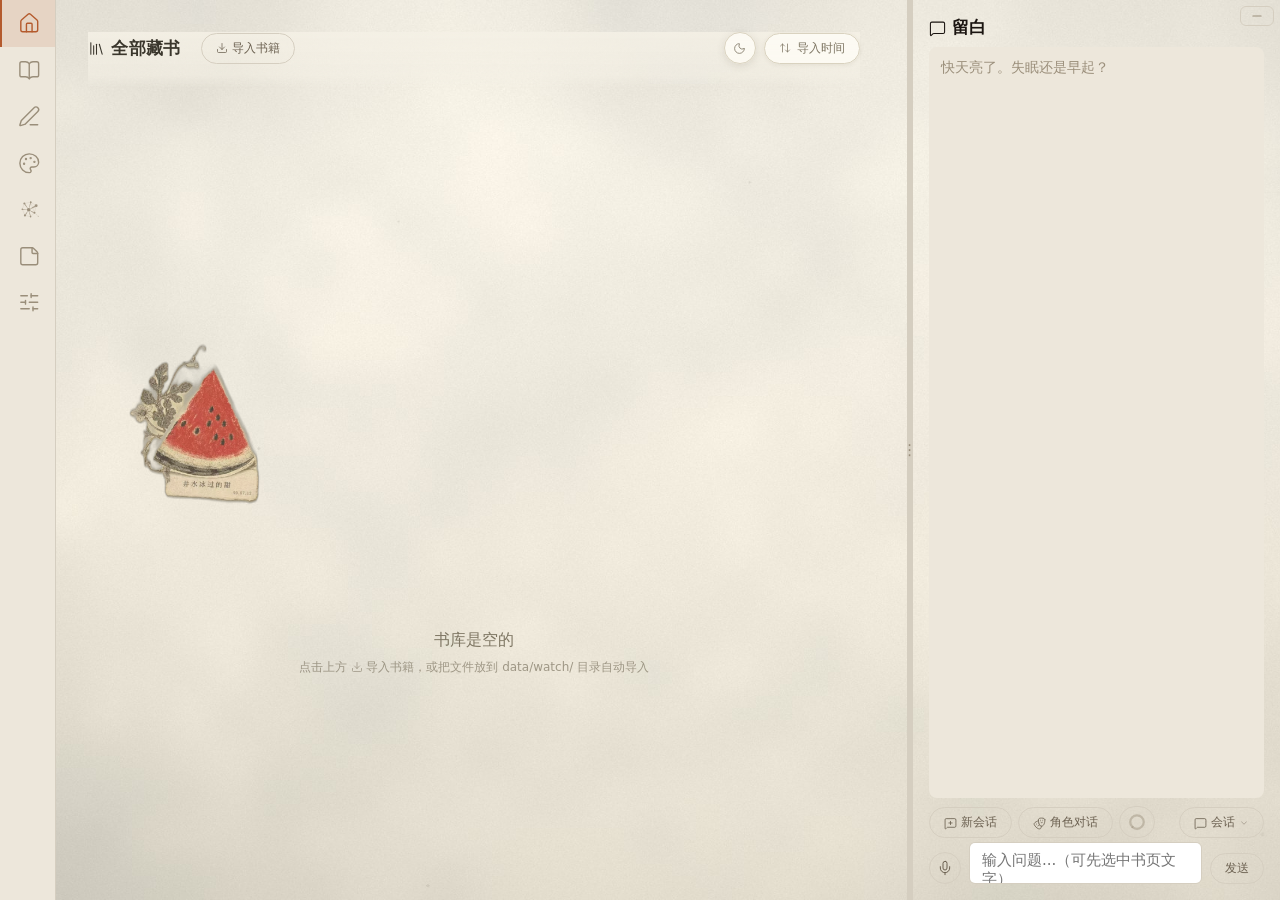
==== commit 2127ce62: "sync: 同步源码至 0d8110a；正式名统一为留白 + 重新脱敏 + 桌面版说明 - 同步源码 5a37b50..0d8110a（70 个提交，240 个文件） - 新增 reading/、co" ====
--- a/reader/index.html
+++ b/reader/index.html
@@ -3,8 +3,8 @@
 <head>
 <meta charset="UTF-8">
 <meta name="viewport" content="width=device-width, initial-scale=1.0">
-<title>Book Companion — 阅读器</title>
-<link rel="icon" href="data:,"><!-- suppress /favicon.ico 404 -->
+<title>留白</title>
+<link rel="icon" href="/favicon.png">
 <link rel="stylesheet" href="style.css">
 <link rel="stylesheet" href="console.css">
 <link rel="stylesheet" href="writing.css">
@@ -23,7 +23,10 @@
 <svg style="display:none" aria-hidden="true">
   <symbol id="icon-graph" viewBox="0 0 24 24">
     <style>
-      #icon-graph .gpx-a { animation-play-state: var(--gpx-play, paused); }
+      /* play-state 必须 !important：下面每条 animation 简写都会把 play-state
+         重置成 running，同特异度下后写的胜出，暂停开关就失效了——导航栏的
+         图谱图标因此在每个页面一直跑动画，持续重绘（实测白烧 15% 主线程）。 */
+      #icon-graph .gpx-a { animation-play-state: var(--gpx-play, paused) !important; }
       #icon-graph .gpx-hub { transform-box: fill-box; transform-origin: center; animation: gpx-hub 3.6s ease-in-out infinite; }
       #icon-graph .gpx-rip { transform-box: fill-box; transform-origin: center; vector-effect: non-scaling-stroke; opacity: 0; animation: gpx-rip 3.6s cubic-bezier(.25,.6,.35,1) infinite; }
       #icon-graph .gpx-rip2 { animation-delay: 1.8s; }
@@ -85,7 +88,7 @@
   <div class="tab" onclick="switchTab('reader')" title="阅读">
     <i data-lucide="book-open"></i><span class="tab-label">阅读</span>
   </div>
-  <div class="tab" onclick="switchTab('write')" title="写作">
+  <div class="tab" id="navWrite" onclick="switchTab('write')" title="写作">
     <i data-lucide="pen-line"></i><span class="tab-label">写作</span>
   </div>
   <div class="tab" onclick="switchTab('theme')" title="主题">
@@ -140,10 +143,6 @@
           </button>
         </div>
         <div class="shelf-header-actions">
-          <div class="shelf-reorder-bar" id="shelfReorderBar" hidden>
-            <span class="srb-hint">拖动书本调整顺序</span>
-            <button class="srb-done" onclick="exitShelfReorder()"><i data-lucide="check"></i> 完成</button>
-          </div>
           <button class="scene-toggle" id="sceneToggle" onclick="toggleShelfScene()" title="切换到夜晚"><i data-lucide="moon"></i></button>
           <div class="shelf-sort-wrap" id="shelfSortWrap">
             <button class="sort-trigger" id="shelfSortTrigger" onclick="toggleSortPanel()" title="排序">
@@ -165,7 +164,6 @@
               </div>
               <div class="sort-option" data-key="custom" onclick="setSort('custom')">
                 <i data-lucide="list-ordered"></i><span class="so-label">自定义</span><span class="so-dir"></span>
-                <button class="so-edit" onclick="event.stopPropagation();enterShelfReorder()" title="调整顺序"><i data-lucide="grip-vertical"></i></button>
               </div>
             </div>
           </div>
@@ -193,72 +191,197 @@
     <div class="controls">
       <label>书:</label>
       <select id="bookSelect" onchange="selectBook()"><option value="">加载中...</option></select>
-      <button onclick="refreshBooks()" title="刷新书库"><i data-lucide="refresh-cw"></i></button>
-      <button onclick="openNotesPanel()" title="本章笔记浮窗"><i data-lucide="panel-right"></i></button>
+      <!-- 「刷新书库」按钮已去掉：refreshBooks() 会重跑 selectBook + 恢复视口，
+           点了就是阅读进度抖一下；书库变化本来就由切页/导入后的自动刷新覆盖。 -->
+      <button onclick="openNotesPanel()" title="本书笔记浮窗"><i data-lucide="panel-right"></i></button>
       <label>章:</label>
       <select id="chapterSelect" onchange="selectChapter()"><option value="0">0</option></select>
-      <span class="chunk-nav">
-        <button onclick="prevChunk()" id="btnPrev" title="上一段"><i data-lucide="chevron-left"></i></button>
-        <span class="chunk-pos" id="chunkPos">0 / 0</span>
-        <button onclick="nextChunk()" id="btnNext" title="下一段"><i data-lucide="chevron-right"></i></button>
-      </span>
+      <!-- 只留全书百分比示数：上一段/下一段按钮在 native 模式里就是翻章，
+           与左侧章节下拉重复，没人用；翻章靠下拉 / 滚到底 / 方向键。 -->
+      <span class="chunk-pos" id="chunkPos">0%</span>
     </div>
     <div class="meta" id="positionMeta"></div>
-    <div class="search-area">
-      <input type="text" id="searchInput" placeholder="搜索..."
-             onkeydown="if(event.key==='Enter')searchBook()">
-      <button onclick="searchBook()" title="搜索"><i data-lucide="search"></i></button>
-      <button id="btnProximitySearch" class="search-mode-btn" onclick="setSearchMode('proximity')" title="就近搜索：章节按距离当前位置排序"><i data-lucide="map-pin"></i> 就近</button>
-      <button id="btnChapterSearch" class="search-mode-btn" onclick="setSearchMode('chapter')" title="章节搜索：先选择章节再搜索"><i data-lucide="list-ordered"></i> 章节</button>
-    </div>
-    <div class="search-results" id="searchResults">
-      <div class="search-left" id="searchLeft"></div>
-      <div class="search-right" id="searchRight"></div>
-    </div>
-    <div class="search-info" id="searchInfo"></div>
+    <div class="search-shell">
+      <div class="search-area">
+        <input type="text" id="searchInput" placeholder="搜索..."
+               onkeydown="if(event.key==='Enter')searchBook()">
+        <button onclick="searchBook()" title="搜索"><i data-lucide="search"></i></button>
+        <button id="btnProximitySearch" class="search-mode-btn" onclick="setSearchMode('proximity')" title="就近搜索：章节按距离当前位置排序"><i data-lucide="map-pin"></i> 就近</button>
+        <button id="btnChapterSearch" class="search-mode-btn" onclick="setSearchMode('chapter')" title="章节筛选：搜索完成后按章节查看命中"><i data-lucide="list-ordered"></i> 章节</button>
+      </div>
+      <!-- 结果面板浮在阅读区上，不进文档流：展开/收起不改变 header 高度，
+           避免正文重新排版/漂移。 -->
+      <div class="search-popup">
+        <div class="search-results" id="searchResults">
+          <div class="search-left" id="searchLeft"></div>
+          <div class="search-right" id="searchRight"></div>
+        </div>
+        <div class="search-info" id="searchInfo"></div>
+      </div>
+    </div>
   </div>
   <div class="book-page" id="bookPage"><div class="book-page-inner" id="bookPageInner">载入中...</div></div>
   <!-- Native EPUB renderer host (epub.js scrolled flow); #bookPage holds the fallback chunk view -->
   <div class="book-page book-page-native" id="bookPageNative" hidden></div>
+  <!-- 沉浸阅读的底部状态行：只放全书进度百分比（排版参照电子墨水阅读器）。
+       普通模式 display:none，html.reading-focus 时出现；pointer-events:none
+       不挡「点阅读页退出」的命中。 -->
+  <div class="focus-status" id="focusStatus">
+    <span class="focus-progress" id="focusProgress"></span>
+  </div>
 </div>
 </div><!-- end #page-reader -->
 
 		<!-- Write page -->
 		<div class="page" id="page-write">
 		  <div class="write-shell">
-		    <aside class="write-rail">
+		    <aside class="write-rail" id="writeRail">
 		      <div class="write-rail-head">
-		        <div class="write-workspace" id="writeWorkspace">
-		          <button class="write-workspace-btn" id="writeWorkspaceBtn"
-		                  aria-haspopup="listbox" aria-expanded="false"
-		                  aria-controls="writeWorkspaceMenu" title="切换写作台">
-		            <span class="write-workspace-kicker">写作台</span>
-		            <span class="write-workspace-name" id="writeWorkspaceName">未选择作品</span>
-		            <i data-lucide="chevron-down" class="write-workspace-caret"></i>
-		          </button>
+		      	<div class="write-workspace-bar">
+		      		<button class="write-workspace-switch" id="writeWorkspaceBtn" type="button"
+		      		        aria-haspopup="listbox" aria-expanded="false"
+		      		        aria-controls="writeWorkspaceMenu" title="切换作品">
+		      		  <i data-lucide="library" class="write-workspace-switch-icon"></i>
+		      		  <span class="write-workspace-switch-label">切换作品</span>
+		      		  <span class="write-workspace-total" id="writeWorkspaceTotal"></span>
+		      		  <i data-lucide="chevron-down" class="write-workspace-caret"></i>
+		      		</button>
+		      		<button class="write-icon-btn" id="writeNewWorkBtn" title="新建作品"><i data-lucide="plus"></i></button>
+		      		<div class="write-workspace-menu" id="writeWorkspaceMenu" hidden>
+		      		  <div class="write-workspace-menu-head">
+		      		    <span>切换作品</span>
+		      		    <span class="write-workspace-count" id="writeWorkspaceCount"></span>
+		      		  </div>
+		      		  <label class="write-workspace-search" id="writeWorkspaceSearchWrap" hidden>
+		      		    <i data-lucide="search"></i>
+		      		    <input type="text" id="writeWorkspaceSearch" placeholder="搜索作品…"
+		      		           autocomplete="off" spellcheck="false" aria-label="搜索作品">
+		      		  </label>
+		      		  <div class="write-workspace-list" id="writeWorkspaceList" role="listbox"
+		      		       aria-label="作品列表"></div>
+		      		  <button type="button" class="write-workspace-new" id="writeWorkspaceNew">
+		      		    <i data-lucide="plus"></i><span>新建作品</span>
+		      		  </button>
+		      		</div>
+		      	</div>
+		      	<div class="write-nav" role="tablist" aria-label="写作台导航">
+		      		<button class="write-nav-item active" id="writeNavWork" role="tab" aria-selected="true">
+		      		  <span class="write-workspace-name" id="writeWorkspaceName">未选择作品</span>
+		      		</button>
+		      		<button class="write-nav-item" id="writeNavVcs" type="button"
+		      		        role="tab" aria-selected="false">版本控制</button>
+		      	</div>
+		      </div>
+		      <div class="write-tree" id="writeChapterList"></div>
+		      <!-- 时间线：工作区文件的 git 历史（VS Code 的 Timeline）。
+		           从文件右键「打开时间线」进来，贴在工作区底部向上展开。 -->
+		      <div class="write-timeline" id="writeTimeline" hidden>
+		      	<div class="write-timeline-head">
+		      		<span class="write-timeline-title">时间线</span>
+		      		<span class="write-timeline-file" id="writeTimelineFile"></span>
+		      		<button class="write-icon-btn" id="writeTimelineClose" title="关闭时间线"><i data-lucide="x"></i></button>
+		      	</div>
+		      	<div class="write-timeline-list" id="writeTimelineList"></div>
+		      </div>
+		      <!-- 版本控制：左栏就是 VS Code 的「源代码管理」——提交盒在最上面，
+		           下面是可折叠的分组（更改 / 图表 / 分支 / 标签 / 暂存 / 位置记录 / 反馈）。
+		           版本图在这块，不进主区：写作区只留给正文与 diff。 -->
+		      <div class="write-vcs-rail" id="writeVcsRail" hidden>
+		        <div class="write-vcs-pane" id="writeVcsPane">
+		          <div class="write-vcs-commit">
+		            <div class="write-vcs-row">
+		              <select id="writeVcsBranchSelect" title="切换分支"></select>
+		              <button class="write-btn" id="writeVcsNewBranch" title="新建岔路并切过去">＋ 分支</button>
+		            </div>
+		            <div class="write-vcs-row">
+		              <input id="writeVcsMessage" placeholder="存档说明（这次改了什么）">
+		            </div>
+		            <div class="write-vcs-row">
+		              <button class="write-btn primary" id="writeVcsCommitBtn">存档</button>
+		            </div>
+		            <div class="write-vcs-row write-vcs-quiet">
+		              <button class="write-btn" id="writeVcsAmendBtn" title="把漏改的带进上一次存档">修正</button>
+		              <button class="write-btn" id="writeVcsStashBtn" title="收起当前改动">暂存</button>
+		              <button class="write-btn" id="writeVcsTagBtn" title="给当前存档打标签">标签</button>
+		              <button class="write-btn" id="writeVcsReflogBtn" title="找回切换前的位置">找回</button>
+		            </div>
+		          </div>
+		          <section class="write-vcs-group" data-group="changes">
+		            <button class="write-vcs-group-head" type="button" aria-expanded="true">
+		              <span class="write-vcs-group-caret"><i data-lucide="chevron-down"></i></span>
+		              <span class="write-vcs-group-name">更改</span>
+		              <span class="write-vcs-group-badge" id="writeVcsCount"></span>
+		            </button>
+		            <div class="write-vcs-group-body">
+		              <div class="write-vcs-changes" id="writeVcsChanges"></div>
+		            </div>
+		          </section>
+		          <section class="write-vcs-group" data-group="graph">
+		            <button class="write-vcs-group-head" type="button" aria-expanded="true">
+		              <span class="write-vcs-group-caret"><i data-lucide="chevron-down"></i></span>
+		              <span class="write-vcs-group-name">图表</span>
+		            </button>
+		            <div class="write-vcs-group-body">
+		              <div class="write-vcs-filters">
+		                <label class="write-vcs-filter"><input type="checkbox" id="writeVcsAllBranches" checked> 全部分支</label>
+		                <label class="write-vcs-filter"><input type="checkbox" id="writeVcsOnlyChapter"> 只看本章</label>
+		              </div>
+		              <div class="write-vcs-log" id="writeVcsLog"></div>
+		            </div>
+		          </section>
+		          <section class="write-vcs-group" data-group="branches">
+		            <button class="write-vcs-group-head" type="button" aria-expanded="false">
+		              <span class="write-vcs-group-caret"><i data-lucide="chevron-right"></i></span>
+		              <span class="write-vcs-group-name">分支</span>
+		              <span class="write-vcs-group-badge" id="writeVcsBranchCount"></span>
+		            </button>
+		            <div class="write-vcs-group-body" hidden>
+		              <div class="write-vcs-list" id="writeVcsBranches"></div>
+		            </div>
+		          </section>
+		          <section class="write-vcs-group" data-group="tags">
+		            <button class="write-vcs-group-head" type="button" aria-expanded="false">
+		              <span class="write-vcs-group-caret"><i data-lucide="chevron-right"></i></span>
+		              <span class="write-vcs-group-name">标签</span>
+		            </button>
+		            <div class="write-vcs-group-body" hidden>
+		              <div class="write-vcs-list" id="writeVcsTags"></div>
+		            </div>
+		          </section>
+		          <section class="write-vcs-group" data-group="stashes">
+		            <button class="write-vcs-group-head" type="button" aria-expanded="false">
+		              <span class="write-vcs-group-caret"><i data-lucide="chevron-right"></i></span>
+		              <span class="write-vcs-group-name">暂存</span>
+		              <span class="write-vcs-group-badge" id="writeVcsStashCount"></span>
+		            </button>
+		            <div class="write-vcs-group-body" hidden>
+		              <div class="write-vcs-list" id="writeVcsStashes"></div>
+		            </div>
+		          </section>
+		          <section class="write-vcs-group" data-group="reflog" id="writeVcsReflogSection" hidden>
+		            <button class="write-vcs-group-head" type="button" aria-expanded="false">
+		              <span class="write-vcs-group-caret"><i data-lucide="chevron-right"></i></span>
+		              <span class="write-vcs-group-name">位置记录</span>
+		            </button>
+		            <div class="write-vcs-group-body" hidden>
+		              <div class="write-vcs-list" id="writeVcsReflog"></div>
+		            </div>
+		          </section>
+		          <section class="write-vcs-group" data-group="feedback">
+		            <button class="write-vcs-group-head" type="button" aria-expanded="false">
+		              <span class="write-vcs-group-caret"><i data-lucide="chevron-right"></i></span>
+		              <span class="write-vcs-group-name">反馈</span>
+		              <span class="write-vcs-group-badge" id="writeVcsFeedbackCount"></span>
+		            </button>
+		            <div class="write-vcs-group-body" hidden>
+		              <div class="write-vcs-list" id="writeVcsFeedback"></div>
+		            </div>
+		          </section>
 		        </div>
-		        <button class="write-icon-btn" id="writeNewWorkBtn" title="新建作品"><i data-lucide="plus"></i></button>
-		        <div class="write-workspace-menu" id="writeWorkspaceMenu" hidden>
-		          <div class="write-workspace-menu-head">
-		            <span>切换写作台</span>
-		            <span class="write-workspace-count" id="writeWorkspaceCount"></span>
-		          </div>
-		          <label class="write-workspace-search" id="writeWorkspaceSearchWrap" hidden>
-		            <i data-lucide="search"></i>
-		            <input type="text" id="writeWorkspaceSearch" placeholder="搜索作品…"
-		                   autocomplete="off" spellcheck="false" aria-label="搜索作品">
-		          </label>
-		          <div class="write-workspace-list" id="writeWorkspaceList" role="listbox"
-		               aria-label="作品列表"></div>
-		          <button type="button" class="write-workspace-new" id="writeWorkspaceNew">
-		            <i data-lucide="plus"></i><span>新建作品</span>
-		          </button>
-		        </div>
-		      </div>
-		      <div class="write-tree" id="writeChapterList"></div>
+		      </div>
 		    </aside>
 		    <section class="write-main">
-		      <header class="write-main-head">
+		      <header class="write-main-head" id="writeMainHead">
 		        <input class="write-title-input" id="writeChapterTitle" placeholder="章标题">
 		        <button class="write-vcs-badge" id="writeVcsBadge" title="版本与分支">
 		          <i data-lucide="git-branch"></i>
@@ -277,6 +400,7 @@
 		          <button class="write-btn" id="writeRevertSaveBtn" title="丢弃暂存稿，回到上次保存" hidden>还原</button>
 		          <button class="write-btn" id="writeParkBtn" title="暂存 (Ctrl+Shift+S)：落盘但不算保存点">暂存</button>
 		          <button class="write-btn" id="writeSaveBtn" title="保存 (Ctrl+S)">保存</button>
+		          <button class="write-btn" id="writeReviewBtn" title="审这一章：问题清单与修订">审稿</button>
 		          <button class="write-btn primary" id="writeGenBtn">生成正文</button>
 		        </div>
 		      </header>
@@ -289,19 +413,52 @@
 		        <button class="write-mini-btn" id="writeStyleCheckBtn" hidden>对照检查</button>
 		      </div>
 		      <div class="write-view" id="writeEditorView">
-		        <textarea class="write-editor" id="writeEditor" placeholder="选一章开始写，或点「生成正文」让模型起草。"></textarea>
+		        <div class="write-editor-shell">
+		          <textarea class="write-editor" id="writeEditor" placeholder="选一章开始写，或点「生成正文」让模型起草。"></textarea>
+		        </div>
+		        <!-- 字数常驻在正文卡片外面、工作台的左下角：跟服务端的
+		             len(content) 同口径，和章节列表、生成完成的提示对得上。 -->
+		        <div class="write-editor-foot">
+		          <span class="write-char-count" id="writeCharCount">0 字</span>
+		        </div>
 		      </div>
 		      <div class="write-view" id="writeMapView" hidden>
 		        <div class="write-map-host" id="writeMapHost"></div>
 		      </div>
 		      <div class="write-view" id="writeCurveView" hidden>
 		        <div class="write-curve-host" id="writeCurveHost"></div>
+		      </div>
+		      <!-- 以下两块是「作品级」视图，由左栏分区进入；头部（标题/撤销/保存）
+		           只属于正文，切走时整块收起。版本控制不在这里：它是左栏的一块面板，
+		           主区继续显示正文，点改动/提交才由 diff 覆盖层接管。 -->
+		      <div class="write-view" id="writeDraftView" hidden>
+		        <div class="write-doc">
+		          <header class="write-doc-head">
+		            <span class="write-doc-path" id="writeDocPath">作品工作区</span>
+		            <span class="write-doc-meta" id="writeDocMeta"></span>
+		            <div class="write-doc-actions">
+		              <button class="write-btn" id="writeDocAddBtn" hidden
+		                      title="把这张素材卡加入当前会话">添加到会话</button>
+		              <button class="write-btn" id="writeDocEditBtn" hidden>编辑</button>
+		            </div>
+		          </header>
+		          <div class="write-doc-body" id="writeDocBody"></div>
+		        </div>
+		      </div>
+		      <div class="write-view" id="writeContractView" hidden>
+		        <div class="write-contract-pane">
+		          <div class="write-contract-head">
+		            <span class="write-contract-title">章节合同 <span id="writeContractCount"></span></span>
+		            <span class="write-contract-hint">合同由写作助手在起草前写下：这一章要做什么、不能做什么。</span>
+		          </div>
+		          <div class="write-contract-list" id="writeContractList"></div>
+		        </div>
 		      </div>
 		      <div class="write-view" id="writeDiffView" hidden>
 		        <div class="write-diff-head">
 		          <span id="writeDiffTitle">差异</span>
 		          <div class="write-actions">
-		            <button class="write-btn" id="writeDiffRevert" hidden>撤销此提交</button>
+		            <button class="write-btn" id="writeDiffRevert" hidden>撤销这次存档</button>
 		            <button class="write-btn" id="writeDiffPick" hidden>摘取到当前分支</button>
 		            <button class="write-btn" id="writeDiffRestore" hidden>回滚到此处</button>
 		            <button class="write-btn" id="writeDiffClose">返回</button>
@@ -323,13 +480,10 @@
 		    </section>
 		    <aside class="write-side" id="writeSide">
 		      <div class="write-side-head">
-		        <div class="write-side-tabs">
-		          <button class="write-side-tab active" data-pane="review">审稿</button>
-		          <button class="write-side-tab" data-pane="vcs">版本</button>
-		        </div>
+		        <span class="write-side-title">审稿</span>
 		        <button class="write-icon-btn" id="writeSideClose" title="收起"><i data-lucide="x"></i></button>
 		      </div>
-		      <div class="write-review-pane" id="writeReviewPane" hidden>
+		      <div class="write-review-pane" id="writeReviewPane">
 		        <div class="write-review-head">
 		          <button class="write-btn primary" id="writeReviewRun">开始审稿</button>
 		          <span class="write-review-score" id="writeReviewScore"></span>
@@ -337,53 +491,6 @@
 		        <div class="write-style-findings" id="writeStyleFindings" hidden></div>
 		        <div class="write-findings" id="writeFindings"></div>
 		        <div class="write-revisions" id="writeRevisions"></div>
-		      </div>
-		      <div class="write-vcs-pane" id="writeVcsPane" hidden>
-		        <div class="write-vcs-row">
-		          <select id="writeVcsBranchSelect" title="切换分支"></select>
-		          <button class="write-btn" id="writeVcsNewBranch" title="新建岔路并切过去">＋ 分支</button>
-		        </div>
-		        <div class="write-vcs-row">
-		          <input id="writeVcsMessage" placeholder="提交说明（这次改了什么）">
-		          <button class="write-btn primary" id="writeVcsCommitBtn">提交</button>
-		          <button class="write-btn" id="writeVcsAmendBtn" title="把漏改的带进上一次提交">修正</button>
-		        </div>
-		        <div class="write-vcs-row">
-		          <button class="write-btn" id="writeVcsStashBtn" title="收起当前改动">暂存</button>
-		          <button class="write-btn" id="writeVcsTagBtn" title="给当前提交打标签">打标签</button>
-		          <button class="write-btn" id="writeVcsReflogBtn" title="找回切换前的位置">找回位置</button>
-		        </div>
-		        <div class="write-vcs-section">
-		          <div class="write-vcs-title">工作区 <span id="writeVcsCount"></span></div>
-		          <div class="write-vcs-changes" id="writeVcsChanges"></div>
-		        </div>
-		        <div class="write-vcs-section">
-		          <div class="write-vcs-title">历史
-		            <label class="write-vcs-filter"><input type="checkbox" id="writeVcsAllBranches" checked> 全部分支</label>
-		            <label class="write-vcs-filter"><input type="checkbox" id="writeVcsOnlyChapter"> 只看本章</label>
-		          </div>
-		          <div class="write-vcs-log" id="writeVcsLog"></div>
-		        </div>
-		        <div class="write-vcs-section">
-		          <div class="write-vcs-title">分支 <span id="writeVcsBranchCount"></span></div>
-		          <div class="write-vcs-list" id="writeVcsBranches"></div>
-		        </div>
-		        <div class="write-vcs-section">
-		          <div class="write-vcs-title">标签</div>
-		          <div class="write-vcs-list" id="writeVcsTags"></div>
-		        </div>
-		        <div class="write-vcs-section">
-		          <div class="write-vcs-title">暂存 <span id="writeVcsStashCount"></span></div>
-		          <div class="write-vcs-list" id="writeVcsStashes"></div>
-		        </div>
-		        <div class="write-vcs-section" id="writeVcsReflogSection" hidden>
-		          <div class="write-vcs-title">位置记录</div>
-		          <div class="write-vcs-list" id="writeVcsReflog"></div>
-		        </div>
-		        <div class="write-vcs-section">
-		          <div class="write-vcs-title">反馈 <span id="writeVcsFeedbackCount"></span></div>
-		          <div class="write-vcs-list" id="writeVcsFeedback"></div>
-		        </div>
 		      </div>
 		    </aside>
 		  </div>
@@ -493,58 +600,195 @@
 		<!-- Notes & bookmarks page -->
 <div class="page" id="page-notes">
   <div class="notes-page">
-    <div class="notes-page-header">
-      <div class="notes-page-title-row">
-        <h2><i data-lucide="book-open"></i> 我的笔记</h2>
-        <button class="notes-export-btn" onclick="exportNotes()" title="导出笔记为 Markdown"><i data-lucide="upload"></i> 导出</button>
-      </div>
-      <div class="notes-subtabs">
-        <button class="subtab active" data-subtab="notes" onclick="switchNotesSubtab('notes')"><i data-lucide="message-square"></i> 批注</button>
-        <button class="subtab" data-subtab="bookmarks" onclick="switchNotesSubtab('bookmarks')"><i data-lucide="underline"></i> 收藏</button>
-      </div>
-      <div class="notes-page-tools">
-        <input type="text" id="notesSearchInput" placeholder="搜索内容..." oninput="onNotesSearchInput()">
-        <button id="notesSearchClear" onclick="clearNotesSearch()" style="display:none" title="清除搜索"><i data-lucide="x"></i></button>
-        <select id="notesFilterBook" onchange="onBookFilterChange()">
-          <option value="">全部书籍</option>
-        </select>
-        <select id="notesFilterColor" onchange="onNotesFilterChange()">
-          <option value="">全部颜色</option>
-          <option value="#FFD54F">金黄</option>
-          <option value="#64B5F6">天蓝</option>
-          <option value="#81C784">薄荷绿</option>
-          <option value="#FF8A65">珊瑚橙</option>
-          <option value="#CE93D8">薰衣草紫</option>
-          <option value="#FF6B6B">书签红</option>
-        </select>
-      </div>
-      <div class="notes-sort-row" id="notesSortRow">
-        <button id="sortBtnBook" class="sort-btn active" onclick="setNotesSort('book')" title="按书名排序"><i data-lucide="book-open"></i> A->Z</button>
-        <button id="sortBtnTime" class="sort-btn" onclick="setNotesSort('time')" title="按时间排序"><i data-lucide="clock"></i> 最新</button>
-        <button id="sortBtnLength" class="sort-btn" onclick="setNotesSort('length')" title="按字数排序"><i data-lucide="ruler"></i> 字数</button>
-        <button id="sortBtnChapter" class="sort-btn" onclick="setNotesSort('chapter')" title="按章节排序"><i data-lucide="list-ordered"></i> 章节</button>
-      </div>
-    </div>
-    <div class="notes-page-body">
-      <div class="notes-list" id="notesList">
-        <div class="notes-empty">点击侧边栏「<i data-lucide="sticky-note"></i> 笔记」查看</div>
-      </div>
-      <div class="bookmarks-list" id="bookmarksList" style="display:none">
-        <div class="notes-empty">加载中...</div>
-      </div>
-    </div>
+    <!-- 左栏：类型切换 + 书籍泳道。「全部书籍」固定在顶部，其余沿用书架页的排序 -->
+    <aside class="notes-rail" id="notesRail">
+      <div class="notes-rail-head">
+        <!-- 批注 / 收藏 是导航的第一层：先选看什么，再选看哪本书 -->
+        <div class="notes-type-switch" role="tablist" aria-label="查看批注或收藏">
+          <button type="button" class="notes-type-btn active" data-subtab="notes" role="tab" aria-selected="true"
+                  onclick="switchNotesSubtab('notes')" title="我的批注"><i data-lucide="message-square"></i><span>批注</span></button>
+          <button type="button" class="notes-type-btn" data-subtab="bookmarks" role="tab" aria-selected="false"
+                  onclick="switchNotesSubtab('bookmarks')" title="我收藏的段落"><i data-lucide="underline"></i><span>收藏</span></button>
+        </div>
+        <div class="notes-booksort-row">
+          <span class="notes-booksort-title">书籍</span>
+          <div class="notes-booksort-wrap" id="notesBookSortWrap">
+            <button type="button" class="notes-booksort-trigger" id="notesBookSortTrigger"
+                    onclick="toggleNotesBookSort()" title="切换书籍排序">
+              <i data-lucide="arrow-up-down"></i><span id="notesBookSortLabel">导入时间</span>
+            </button>
+            <div class="notes-booksort-panel" id="notesBookSortPanel"></div>
+          </div>
+        </div>
+      </div>
+      <button type="button" class="notes-lane notes-lane-all active" id="notesLaneAll" data-book="">
+        <span class="notes-lane-cover notes-lane-cover-all"><i data-lucide="library"></i></span>
+        <span class="notes-lane-body">
+          <span class="notes-lane-title">全部书籍</span>
+          <span class="notes-lane-meta" id="notesLaneAllMeta"></span>
+        </span>
+      </button>
+      <div class="notes-rail-list" id="notesRailList"></div>
+    </aside>
+
+    <main class="notes-main">
+      <div class="notes-page-header">
+        <div class="notes-page-title-row">
+          <h2><i data-lucide="book-open"></i> 阅读历程</h2>
+          <button class="notes-export-btn" onclick="exportNotes()" title="导出笔记为 Markdown"><i data-lucide="upload"></i> 导出</button>
+        </div>
+        <!-- 排序在左、搜索在右：搜索不再铺满整行，入口收成一枚窄框 -->
+        <div class="notes-page-toolbar">
+          <div class="notes-sort-row" id="notesSortRow">
+            <button id="sortBtnBook" class="sort-btn active" onclick="setNotesSort('book')" title="按书名排序"><i data-lucide="book-open"></i> A->Z</button>
+            <button id="sortBtnTime" class="sort-btn" onclick="setNotesSort('time')" title="按时间排序"><i data-lucide="clock"></i> 最新</button>
+            <button id="sortBtnLength" class="sort-btn" onclick="setNotesSort('length')" title="按字数排序"><i data-lucide="ruler"></i> 字数</button>
+            <button id="sortBtnChapter" class="sort-btn" onclick="setNotesSort('chapter')" title="按章节排序"><i data-lucide="list-ordered"></i> 章节</button>
+          </div>
+          <div class="notes-page-tools">
+            <input type="text" id="notesSearchInput" placeholder="搜索内容..." oninput="onNotesSearchInput()">
+            <button id="notesSearchClear" onclick="clearNotesSearch()" style="display:none" title="清除搜索"><i data-lucide="x"></i></button>
+            <span class="notes-total" id="notesTotal"></span>
+          </div>
+        </div>
+      </div>
+      <div class="notes-page-body">
+        <div class="notes-list" id="notesList">
+          <div class="notes-empty">点击左侧的书籍查看笔记</div>
+        </div>
+        <div class="bookmarks-list" id="bookmarksList" style="display:none">
+          <div class="notes-empty">加载中...</div>
+        </div>
+      </div>
+    </main>
   </div>
 </div><!-- end #page-notes -->
 
 <!-- Theme settings page -->
 		<div class="page" id="page-theme">
-		  <div class="theme-panel">
+		  <div class="agent-settings" id="agentSettings">
+	    <div class="theme-panel">
 		    <div class="theme-left">
-		      <h2><i data-lucide="palette"></i> 主题设置</h2>
-		      <p class="theme-hint">所有设置自动保存，重启不丢失。右侧实时预览调整效果。</p>
-		      <section class="theme-section" onclick="switchPreview('reader')">
-		        <h3><i data-lucide="book-open"></i> 阅读页</h3>
-	        <div class="theme-row"><label>字号</label>
+		      <div class="theme-left-head">
+	          <div>
+	            <h2><i data-lucide="sparkles"></i> 个性化</h2>
+	            <p class="theme-hint">身份与外观会自动保存，外观在右侧实时预览。</p>
+	          </div>
+	          <span class="theme-save-state" id="themeSaveState">已自动保存</span>
+	        </div>
+
+	        <div class="identity-group">
+	          <div class="settings-group-label"><i data-lucide="user-round"></i> 身份</div>
+
+	          <section class="identity-card identity-agent" id="agentIdentity" aria-label="Agent 身份">
+	            <div class="agent-avatar-wrap">
+	              <button class="agent-avatar" id="agentAvatarBtn" type="button"
+	                      onclick="pickAgentAvatar()" title="上传头像"
+	                      aria-label="上传 Agent 头像">
+	                <span class="agent-avatar-fallback" id="agentAvatarFallback" aria-hidden="true">
+	                  <i data-lucide="image-plus"></i>
+	                </span>
+	                <img class="agent-avatar-img" id="agentAvatarImg" alt="" hidden>
+	                <span class="agent-avatar-overlay" aria-hidden="true"><i data-lucide="camera"></i></span>
+	              </button>
+	              <button class="agent-avatar-remove" id="agentAvatarRemove" type="button"
+	                      onclick="removeAgentAvatar()" title="移除头像" aria-label="移除头像" hidden>
+	                <i data-lucide="x"></i>
+	              </button>
+	              <input type="file" id="agentAvatarFile"
+	                     accept="image/png,image/jpeg,image/webp,image/gif" hidden>
+	            </div>
+	            <div class="agent-identity-main">
+	              <div class="agent-name-row">
+	                <input class="agent-name-input" id="agentNameInput" maxlength="32" value="留白"
+	                       aria-label="Agent 名称" autocomplete="off" spellcheck="false"
+	                       title="改称呼只影响界面与提示词里的自称；人格与文风仍由 SOUL.md 决定">
+	                <button class="agent-name-edit" type="button" onclick="focusAgentName()"
+	                        title="编辑名称" aria-label="编辑 Agent 名称">
+	                  <i data-lucide="pencil"></i>
+	                </button>
+	              </div>
+	              <div class="agent-meta">
+	                <span class="agent-role">阅读伙伴</span>
+	                <span class="agent-meta-dot"></span>
+	                <span id="agentSoulMeta">SOUL.md · 读取中…</span>
+	                <span class="agent-save-state" id="agentSaveState"></span>
+	              </div>
+	              <p class="agent-soul-excerpt" id="agentSoulExcerpt">正在读取灵魂文稿…</p>
+	            </div>
+	            <div class="agent-identity-actions">
+	              <button class="agent-btn primary" onclick="openSoulEditor()"><i data-lucide="feather"></i><span>个性化定义</span></button>
+	              <button class="agent-btn icon" onclick="reloadAgentSoul()" title="重新读取 SOUL.md"><i data-lucide="refresh-cw"></i></button>
+	            </div>
+	          </section>
+
+	          <section class="identity-card identity-user" id="userIdentity" aria-label="我的资料">
+	            <div class="agent-avatar-wrap user-avatar-wrap">
+	              <button class="agent-avatar user-avatar" id="userAvatarBtn" type="button"
+	                      onclick="pickUserAvatar()" title="上传我的头像"
+	                      aria-label="上传我的头像">
+	                <span class="agent-avatar-fallback user-avatar-fallback" id="userAvatarFallback" aria-hidden="true">
+	                  <i data-lucide="image-plus"></i>
+	                </span>
+	                <img class="agent-avatar-img" id="userAvatarImg" alt="" hidden>
+	                <span class="agent-avatar-overlay" aria-hidden="true"><i data-lucide="camera"></i></span>
+	              </button>
+	              <button class="agent-avatar-remove" id="userAvatarRemove" type="button"
+	                      onclick="removeUserAvatar()" title="移除我的头像" aria-label="移除我的头像" hidden>
+	                <i data-lucide="x"></i>
+	              </button>
+	              <input type="file" id="userAvatarFile"
+	                     accept="image/png,image/jpeg,image/webp,image/gif" hidden>
+	            </div>
+	            <div class="user-identity-main">
+	              <div class="user-name-row">
+	                <span class="user-identity-badge">我</span>
+	                <input class="agent-name-input user-name-input" id="userNameInput" maxlength="32"
+	                       placeholder="待填写" aria-label="我的称呼" autocomplete="off" spellcheck="false"
+	                       title="称呼会写进提示词；留空则让 agent 用对话里的信息">
+	                <button class="agent-name-edit user-name-edit" type="button" onclick="focusUserName()"
+	                        title="编辑称呼" aria-label="编辑我的称呼">
+	                  <i data-lucide="pencil"></i>
+	                </button>
+	              </div>
+	              <div class="user-gender-row" id="userGenderRow">
+	                <button class="user-gender-trigger" type="button" id="userGenderTrigger"
+	                        aria-expanded="false" aria-controls="userGenderPanel">
+	                  <span class="user-gender-label">性别</span>
+	                  <span class="user-gender-value" id="userGenderValue">未设置</span>
+	                  <i class="user-gender-chevron" data-lucide="chevron-down"></i>
+	                </button>
+	                <div class="user-gender-panel" id="userGenderPanel"
+	                     role="group" aria-label="我的性别">
+	                  <div class="user-gender-panel-inner">
+	                    <button class="user-gender-option" type="button" data-gender="female">女</button>
+	                    <button class="user-gender-option" type="button" data-gender="male">男</button>
+	                    <button class="user-gender-option" type="button" data-gender=""
+	                            title="不设置时提示词用中性的「ta」">不设置</button>
+	                  </div>
+	                </div>
+	              </div>
+	            </div>
+	          </section>
+	        </div>
+
+	        <div class="settings-group-label settings-group-appearance"><i data-lucide="palette"></i> 外观</div>
+		      <section class="theme-section expanded active-section" data-section="reader">
+	        <div class="theme-section-head" role="button" tabindex="0" aria-expanded="true"
+	          aria-controls="themeBodyReader"
+	          onclick="switchPreview('reader')" onkeydown="themeSectionKey(event, 'reader')">
+	          <span class="theme-section-icon"><i data-lucide="book-open"></i></span>
+	          <div class="theme-section-title">
+	            <h3>阅读页</h3>
+	            <p>正文字体、字号与纸张</p>
+	          </div>
+	          <span class="theme-section-summary" id="readerSummary">18px · 楷体 · 54em</span>
+	          <i data-lucide="chevron-down" class="theme-section-chevron"></i>
+	        </div>
+	        <div class="theme-section-body" id="themeBodyReader">
+	          <div class="theme-section-body-clip">
+	            <div class="theme-section-body-inner">
+		        <div class="theme-row"><label>字号</label>
 	          <select id="tReaderFontSize" onchange="onThemeChange()">
 	            <option value="14">14px</option><option value="15">15px</option>
 	            <option value="16">16px</option><option value="17">17px</option>
@@ -563,29 +807,62 @@
 	            <option value="hei">黑体</option>
 	            <option value="fangsong">仿宋</option>
 	          </select></div>
+	        <div class="theme-row"><label>正文宽度</label>
+	          <input type="range" min="36" max="72" step="1" value="54" id="tReaderMeasure" oninput="onThemeChange()">
+	          <span class="range-val" id="tReaderMeasureVal">54 em</span>
+	          <span class="theme-hint-inline">沉浸阅读（单击正文进入）的版心，约等于每行字数</span></div>
 	        <div class="theme-row"><label>字色</label>
-	          <input type="color" id="tReaderFontColor" value="#183422" onchange="onThemeChange()">
+	          <input type="color" id="tReaderFontColor" value="#183422" oninput="onThemeInput()" onchange="onThemeChange()">
 	          <span class="color-val" id="tReaderFontColorVal">#183422</span></div>
 	        <div class="theme-row"><label>字体亮度</label>
 	          <input type="range" min="0.6" max="1.4" step="0.05" value="0.7" id="tReaderFontBrightness" oninput="onThemeChange()">
 	          <span class="range-val" id="tReaderFontBrightnessVal">0.7</span></div>
 	        <div class="theme-row"><label>背景色</label>
-	          <input type="color" id="tReaderBgColor" value="#ddb56e" onchange="onThemeChange()">
+	          <input type="color" id="tReaderBgColor" value="#ddb56e" oninput="onThemeInput()" onchange="onThemeChange()">
 	          <span class="color-val" id="tReaderBgColorVal">#ddb56e</span></div>
 	        <div class="theme-row"><label>背景亮度</label>
 	          <input type="range" min="0.6" max="1.4" step="0.05" value="1" id="tReaderBgBrightness" oninput="onThemeChange()">
 	          <span class="range-val" id="tReaderBgBrightnessVal">1.0</span></div>
 	        <div class="theme-row"><label>选中字色</label>
-	          <input type="color" id="tReaderSelectionColor" value="#7da9d8" onchange="onThemeChange()">
+	          <input type="color" id="tReaderSelectionColor" value="#7da9d8" oninput="onThemeInput()"
+	                 onpointerdown="onSelectionPreview(true)" onfocus="onSelectionPreview(true)"
+	                 onchange="onSelectionPreview(false);onThemeChange()">
 	          <span class="color-val" id="tReaderSelectionColorVal">#7da9d8</span></div>
-	        <div class="theme-row"><label>翻页阻尼</label>
-	          <input type="range" min="1" max="8" step="1" value="1" id="tPageTurnThreshold" oninput="onThemeChange()">
-	          <span class="range-val" id="tPageTurnThresholdVal">1 格</span>
-	          <span class="theme-hint-inline">滚到边界后继续滚 N 格才翻页</span></div>
+	        <div class="theme-row"><label>高亮颜色</label>
+	          <input type="color" id="tReaderSelectionHlColor" value="#7da9d8" oninput="onThemeInput()"
+	                 onpointerdown="onSelectionPreview(true)" onfocus="onSelectionPreview(true)"
+	                 onchange="onSelectionPreview(false);onThemeChange()">
+	          <span class="color-val" id="tReaderSelectionHlColorVal">#7da9d8</span></div>
+	        <div class="theme-row"><label>高亮透明度</label>
+	          <input type="range" min="0" max="1" step="0.05" value="0.35" id="tReaderSelectionHlOpacity"
+	                 oninput="onThemeInput()" onchange="onThemeChange()"
+	                 onpointerdown="onSelectionPreview(true)" onfocus="onSelectionPreview(true)">
+	          <span class="range-val" id="tReaderSelectionHlOpacityVal">0.35</span></div>
+	        <div class="theme-row"><label>高亮亮度</label>
+	          <input type="range" min="0.6" max="1.4" step="0.05" value="1" id="tReaderSelectionHlBrightness"
+	                 oninput="onThemeInput()" onchange="onThemeChange()"
+	                 onpointerdown="onSelectionPreview(true)" onfocus="onSelectionPreview(true)">
+	          <span class="range-val" id="tReaderSelectionHlBrightnessVal">1.0</span></div>
+	            </div>
+	          </div>
+	        </div>
 	      </section>
 
-	      <section class="theme-section" onclick="switchPreview('chat')">
-	        <h3><i data-lucide="message-square"></i> 交互页</h3>
+	      <section class="theme-section" data-section="chat">
+	        <div class="theme-section-head" role="button" tabindex="0" aria-expanded="false"
+	          aria-controls="themeBodyChat"
+	          onclick="switchPreview('chat')" onkeydown="themeSectionKey(event, 'chat')">
+	          <span class="theme-section-icon"><i data-lucide="message-square"></i></span>
+	          <div class="theme-section-title">
+	            <h3>交互页</h3>
+	            <p>对话气泡的字号与颜色</p>
+	          </div>
+	          <span class="theme-section-summary" id="chatSummary">14px · #9a8e7a</span>
+	          <i data-lucide="chevron-down" class="theme-section-chevron"></i>
+	        </div>
+	        <div class="theme-section-body" id="themeBodyChat">
+	          <div class="theme-section-body-clip">
+	            <div class="theme-section-body-inner">
 	        <div class="theme-row"><label>字号</label>
 	          <select id="tChatFontSize" onchange="onThemeChange()">
 	            <option value="11">11px</option><option value="12">12px</option>
@@ -593,71 +870,120 @@
 	            <option value="15">15px</option>
 	          </select></div>
 	        <div class="theme-row"><label>字色</label>
-	          <input type="color" id="tChatFontColor" value="#9a8e7a" onchange="onThemeChange()">
+	          <input type="color" id="tChatFontColor" value="#9a8e7a" oninput="onThemeInput()" onchange="onThemeChange()">
 	          <span class="color-val" id="tChatFontColorVal">#9a8e7a</span></div>
 	        <div class="theme-row"><label>选中字色</label>
-	          <input type="color" id="tSelectionColor" value="#ffffff" onchange="onThemeChange()">
+	          <input type="color" id="tSelectionColor" value="#ffffff" oninput="onThemeInput()" onchange="onThemeChange()">
 	          <span class="color-val" id="tSelectionColorVal">#ffffff</span></div>
+	        <div class="theme-row"><label>高亮颜色</label>
+	          <input type="color" id="tSelectionHlColor" value="#b45a2d" oninput="onThemeInput()" onchange="onThemeChange()">
+	          <span class="color-val" id="tSelectionHlColorVal">#b45a2d</span></div>
+	        <div class="theme-row"><label>高亮透明度</label>
+	          <input type="range" min="0" max="1" step="0.05" value="1" id="tSelectionHlOpacity"
+	                 oninput="onThemeInput()" onchange="onThemeChange()">
+	          <span class="range-val" id="tSelectionHlOpacityVal">1.00</span></div>
+	        <div class="theme-row"><label>高亮亮度</label>
+	          <input type="range" min="0.6" max="1.4" step="0.05" value="1" id="tSelectionHlBrightness"
+	                 oninput="onThemeInput()" onchange="onThemeChange()">
+	          <span class="range-val" id="tSelectionHlBrightnessVal">1.0</span></div>
+	            </div>
+	          </div>
+	        </div>
 	      </section>
 
-	      <section class="theme-section" onclick="switchPreview('notes')">
-	        <h3><i data-lucide="sticky-note"></i> 笔记浮窗</h3>
+	      <section class="theme-section" data-section="notes">
+	        <div class="theme-section-head" role="button" tabindex="0" aria-expanded="false"
+	          aria-controls="themeBodyNotes"
+	          onclick="switchPreview('notes')" onkeydown="themeSectionKey(event, 'notes')">
+	          <span class="theme-section-icon"><i data-lucide="sticky-note"></i></span>
+	          <div class="theme-section-title">
+	            <h3>笔记浮窗</h3>
+	            <p>阅读页笔记面板的字号</p>
+	          </div>
+	          <span class="theme-section-summary" id="notesSummary">13px</span>
+	          <i data-lucide="chevron-down" class="theme-section-chevron"></i>
+	        </div>
+	        <div class="theme-section-body" id="themeBodyNotes">
+	          <div class="theme-section-body-clip">
+	            <div class="theme-section-body-inner">
 	        <div class="theme-row"><label>字号</label>
 	          <select id="tNotesFontSize" onchange="onThemeChange()">
 	            <option value="11">11px</option><option value="12">12px</option>
 	            <option value="13" selected>13px (默认)</option><option value="14">14px</option>
 	            <option value="15">15px</option>
 	          </select></div>
+	            </div>
+	          </div>
+	        </div>
 	      </section>
 
-	      <button class="danger" onclick="resetTheme()">恢复默认设置</button>
+	      <div class="theme-reset-row">
+	        <button class="theme-reset-btn" onclick="resetTheme()"><i data-lucide="rotate-ccw"></i> 恢复默认外观</button>
+	      </div>
 	    </div>
 
 	    <div class="theme-right" id="themePreview">
+	      <div class="preview-toolbar">
+	        <span class="preview-live"><span class="live-dot"></span>实时预览</span>
+	        <span class="preview-scope" id="previewScope">阅读页</span>
+	      </div>
 	      <!-- Reader preview stage -->
 	      <div class="preview-stage active" id="previewReader">
-	        <div class="preview-stage-label"><i data-lucide="book-open"></i> 阅读页预览</div>
-	        <div class="book-page" style="flex:1;margin:0;border-radius:0;background-image:none;">
-	          <div class="book-page-inner" style="min-height:0;display:flex;align-items:center;justify-content:center;">
-	            打开一本书即可在此预览实际排版效果
+	        <div class="book-page">
+	          <div class="book-page-inner">
+	            <div class="preview-empty"><span>正在读取上次阅读…</span></div>
 	          </div>
 	        </div>
 	      </div>
 	      <!-- Chat preview stage -->
 	      <div class="preview-stage" id="previewChat">
-	        <div class="preview-stage-label"><i data-lucide="message-square"></i> 交互页预览</div>
-	        <div class="preview-chat-body">
-	          <div class="msg agent" style="margin-bottom:6px;">书伴：你好！打开一本书，选中一段文字，可以直接提问。</div>
-	          <div class="msg user" style="margin-bottom:6px;">这段文字的核心观点是什么？</div>
-	          <div class="msg agent">这段话主要表达了作者对现代性的深刻反思...</div>
+	        <div class="preview-chat-body" id="previewChatLog">
+	          <div class="preview-empty"><span>正在读取最近会话…</span></div>
 	        </div>
 	      </div>
 	      <!-- Notes preview stage -->
 	      <div class="preview-stage" id="previewNotes">
-	        <div class="preview-stage-label"><i data-lucide="sticky-note"></i> 笔记浮窗预览</div>
-	        <div class="notes-panel" style="position:static;width:auto;max-height:none;box-shadow:none;border-radius:0;">
-	          <div class="notes-header" style="cursor:default;">
-	            <span class="notes-title" style="color:var(--np-accent)"><i data-lucide="sticky-note"></i> 读书笔记</span>
-	          </div>
-	          <div class="notes-body" style="max-height:280px;">
-	            <div class="notes-list" style="padding:var(--space-sm);">
-	              <div class="note-card" style="cursor:default;border-left-color:#FFD54F;">
-	                <div class="note-quote">引用自书中某段落的文字示例</div>
-	                <div class="note-text">这是用户写的笔记正文，支持 <b>粗体</b> 和 <i>斜体</i>。</div>
-	                <div class="note-meta"><span style="color:#FFD54F">●</span> 6月24日 14:35:22</div>
-	              </div>
-	              <div class="note-card" style="cursor:default;border-left-color:#64B5F6;">
-	                <div class="note-quote">另一段被标注的引用文字</div>
-	                <div class="note-text">另一条笔记内容预览。</div>
-	                <div class="note-meta"><span style="color:#64B5F6">●</span> 6月23日 09:12:05</div>
-	              </div>
-	            </div>
-	          </div>
+	        <div class="preview-notes-context" aria-hidden="true">
+	          <div class="preview-notes-context-inner" id="previewNotesContext"></div>
+	          <div class="preview-notes-veil"></div>
+	        </div>
+	        <div class="preview-notes-host" id="previewNotesHost">
+	          <div class="preview-empty"><span>正在读取本书笔记…</span></div>
 	        </div>
 	      </div>
 	    </div>
 	  </div>
-	</div>
+	</div> <!-- agent-settings -->
+
+	  <div class="soul-view" id="soulView" hidden>
+	    <header class="soul-head">
+	      <div class="soul-head-inner">
+	        <button class="soul-back" onclick="closeSoulEditor()"><i data-lucide="arrow-left"></i><span>返回设置</span></button>
+	        <div class="soul-head-main">
+	          <div class="soul-title">个性化定义</div>
+	          <div class="soul-file">SOUL.md</div>
+	          <div class="soul-status" id="soulStatus">已保存</div>
+	        </div>
+	        <div class="soul-actions">
+	          <button class="soul-btn ghost" onclick="resetSoul()">恢复出厂</button>
+	          <button class="soul-btn" id="soulRevertBtn" onclick="revertSoul()">还原</button>
+	          <button class="soul-btn primary" id="soulSaveBtn" onclick="saveSoul()">保存</button>
+	        </div>
+	      </div>
+	    </header>
+	    <div class="soul-body">
+	      <div class="soul-editor-pane">
+	        <textarea id="soulEditor" spellcheck="false" aria-label="SOUL.md 编辑器"></textarea>
+	        <div class="soul-footer">
+	          <span id="soulCharCount">0 字</span>
+	          <span class="soul-footer-dot"></span>
+	          <span id="soulBoundaryHint"></span>
+	          <span class="soul-footer-hint">支持 Markdown；正文里的 {user} / {ta} 会按「我」那一栏的称呼与性别替换；保存后下一轮对话生效</span>
+	        </div>
+	      </div>
+	    </div>
+	  </div>
+	</div> <!-- page-theme -->
 
 <!-- ── Console page (driver switching + usage analytics) ─────────── -->
 <div class="page" id="page-console">
@@ -727,12 +1053,12 @@
 
 <div class="right" id="chatPanel">
   <div class="chat-header">
-    <h2><i data-lucide="message-square"></i> 书伴</h2>
+    <h2><i data-lucide="message-square"></i> <span id="chatAgentName" data-agent-name>留白</span></h2>
     <button class="chat-toggle-btn" id="chatToggleBtn" onclick="toggleChatPanel()" title="收起/展开对话"><svg viewBox="0 0 24 24" aria-hidden="true"><path></path></svg></button>
   </div>
   <div class="chat-body" id="chatBody">
     <div class="chat-log" id="chatLog">
-      <div class="msg agent">书伴加载中...</div>
+      <div class="msg agent" id="chatLoadingPlaceholder"><span data-agent-name>留白</span>加载中...</div>
     </div>
     <!-- 阅读模式预选：只在阅读页的空会话里浮在聊天框中央；发出第一条
          消息后消失 —— 会话的阅读模式就此冻结，中途不再可变。 -->
@@ -757,6 +1083,24 @@
         </button>
       </div>
     </div>
+    <!-- 写作子模式预选：与阅读模式同一种交互，只在写作页空白会话里出现。
+         开始对话后固定，之后由 agent 经作者授权切换（决策 161）。 -->
+    <div class="mode-prelude write-mode-prelude" id="writeModePrelude">
+      <div class="mode-prelude-hint">选一种写法 · 开始对话后固定</div>
+      <div class="mode-seg" id="writeModeSeg" role="radiogroup" aria-label="写作模式">
+        <span class="mode-seg-thumb" aria-hidden="true"></span>
+        <button type="button" class="mode-seg-opt active" data-mode="standard"
+                role="radio" aria-checked="true" onclick="setWritingMode('standard')"
+                title="高效：按合同直接写，素材按需找">
+          <i data-lucide="zap"></i><span>高效</span>
+        </button>
+        <button type="button" class="mode-seg-opt" data-mode="detail"
+                role="radio" aria-checked="false" onclick="setWritingMode('detail')"
+                title="细致：动笔前先检索，并交代素材取舍">
+          <i data-lucide="search"></i><span>细致</span>
+        </button>
+      </div>
+    </div>
     <div class="selection-ref" id="selectionTag">
       <span class="ref-icon"><i data-lucide="pin"></i></span>
       <span>引用</span><span id="selTagSrc">书中</span><span>:</span>
@@ -764,6 +1108,17 @@
       <button class="ref-clear" onclick="clearSelectionRef()" title="取消引用"><i data-lucide="x"></i></button>
     </div>
     <div class="chat-input-area">
+      <!-- 待归类提示：阅读页收录的素材先落 待归类；空项目写作页检测到还没
+           整理的卡时，摆一颗「待发送」气泡，点一下就把整理要求发出去。 -->
+      <div class="write-cook-suggest" id="writeCookSuggest" hidden>
+        <button type="button" class="write-cook-chip"
+                onclick="window.WritingUI.runCookSuggest()"
+                title="把待归类里的素材整理成可检索的素材卡">
+          <span class="write-cook-icon"><i data-lucide="inbox"></i></span>
+          <span class="write-cook-text" id="writeCookSuggestText">有素材待归类，整理一下</span>
+          <span class="write-cook-arrow"><i data-lucide="arrow-up-right"></i></span>
+        </button>
+      </div>
       <div class="chat-mode-bar">
         <button id="newSessionBtn" class="mode-toggle new-session-btn" onclick="newSession()" title="开始一个新会话">
           <span class="mode-icon"><i data-lucide="message-square-plus"></i></span>
@@ -795,11 +1150,15 @@
             <button class="subnav-tab active" data-tab="all" onclick="switchSubnavTab('all')">全部</button>
             <button class="subnav-tab" data-tab="books" onclick="switchSubnavTab('books')">按书籍</button>
             <button class="subnav-tab" data-tab="characters" onclick="switchSubnavTab('characters')">按角色</button>
-            <button class="subnav-tab" data-tab="writing" onclick="switchSubnavTab('writing')">写作</button>
+            <button class="subnav-tab" data-tab="writing-all" data-writing-only onclick="switchSubnavTab('writing-all')">全部</button>
+            <button class="subnav-tab" data-tab="writing-works" data-writing-only onclick="switchSubnavTab('writing-works')">按作品</button>
           </div>
           <div class="session-panel-body" id="sessionList">加载中...</div>
         </div>
       </div>
+      <!-- 素材附件托盘：点「添加到会话」只挂在这里，不发送；随下一条消息一起
+           送出，发出即清空（与输入框同生命周期）。 -->
+      <div class="attach-tray" id="attachTray" hidden></div>
       <div class="chat-input-row" id="chatInputRow">
         <button class="mic-btn" id="micBtn" onclick="window.toggleRecording()" title="语音输入"><i data-lucide="mic"></i></button>
         <textarea id="chatInput" rows="1" placeholder="输入问题...（可先选中书页文字）"
@@ -874,6 +1233,16 @@
     window._lucideKebabAliased = true;
   }
   window.lucide.createIcons({ icons: icons });
+  // lucide 把 <i data-lucide> 换成 <svg data-lucide>，属性会留在产物上。
+  // 留着的话：下一次 createIcons 会把整页图标（数百个）再重写一遍，而下方
+  // 的 MutationObserver 又把新 svg 当成「新插入的图标」再排一次刷新——每次
+  // 刷新产出几百个 svg、又被观察者看见，形成停不下来的刷新风暴（实测空闲
+  // 时每秒十几次全页重绘，白烧 25% 主线程，进出沉浸模式的动画直接掉帧）。
+  // 渲染完就摘掉标签：后续刷新只处理新插入的占位 <i>，代价 O(新增)。
+  var rendered = document.querySelectorAll('svg[data-lucide]');
+  for (var r = 0; r < rendered.length; r++) {
+    rendered[r].removeAttribute('data-lucide');
+  }
 };
 var _iconTimer = null;
 function _scheduleIconRefresh() {
@@ -883,16 +1252,26 @@
     _iconTimer = null;
   }, 50);
 }
+// 只有「占位图标」才值得刷新。lucide 的产物本身也带 data-lucide（见上），
+// 把它当成新图标就会自己叫自己。占位符一律是 <i>，产物是 <svg>。
+function _isIconPlaceholder(node) {
+  if (!node || node.nodeType !== 1) return false;
+  if (node.tagName.toLowerCase() === 'svg') return false;
+  if (node.hasAttribute && node.hasAttribute('data-lucide')) return true;
+  if (!node.querySelectorAll) return false;
+  var inner = node.querySelectorAll('[data-lucide]');
+  for (var k = 0; k < inner.length; k++) {
+    if (inner[k].tagName.toLowerCase() !== 'svg') return true;
+  }
+  return false;
+}
 document.addEventListener('DOMContentLoaded', function () {
   window.refreshIcons();
   var observer = new MutationObserver(function (mutations) {
     for (var i = 0; i < mutations.length; i++) {
       var added = mutations[i].addedNodes;
       for (var j = 0; j < added.length; j++) {
-        var node = added[j];
-        if (node.nodeType === 1 &&
-            ((node.hasAttribute && node.hasAttribute('data-lucide')) ||
-             (node.querySelector && node.querySelector('[data-lucide]')))) {
+        if (_isIconPlaceholder(added[j])) {
           _scheduleIconRefresh();
           return;
         }
--- a/reader/style.css
+++ b/reader/style.css
@@ -1,4 +1,4 @@
-/* Book Companion Reader — styles */
+/* Liubai Reader — styles */
 
 /* ── Design tokens ──────────────────────────────────────────── */
 :root {
@@ -26,6 +26,9 @@
   --search:        #00bcd4;   /* search highlight — distinct from annotation colors */
   --search-soft:   #00bcd422;
 
+  /* 阅读页的引用高亮（CSS Custom Highlight，见 chat.js setQuoteHighlight） */
+  --quote-hl-bg:   #b45a2d38;
+
   /* Annotation colors (preserved from original) */
   --hl-gold:       #FFD54F;
   --hl-blue:       #64B5F6;
@@ -96,6 +99,8 @@
   --accent:        #e2a45c;   /* warm amber - brighter on dark for contrast */
   --accent-soft:   #e2a45c22;
   --accent-hover:  #f0b878;
+
+  --quote-hl-bg:   #e2a45c42;   /* 引用高亮：深底上要更实一点才看得见 */
 }
 
 /* ── Reset & base ──────────────────────────────────────────── */
@@ -1111,88 +1116,37 @@
   opacity: 0.75;
 }
 
-/* 「自定义」行右侧的整理入口。整行本身是切排序的，所以这里必须
-   stopPropagation（写在 HTML 的 onclick 里），否则点它会把排序也切了。 */
-.sort-option .so-edit {
-  appearance: none;
-  border: none;
-  background: none;
-  padding: 2px;
-  margin-left: 2px;
-  border-radius: var(--radius-sm);
-  color: inherit;
-  /* 这是进入整理模式的唯一入口（选中「自定义」不会再自动进入），
-     所以静止态要看得见，不能做成 hover 才浮现的弱提示。 */
-  opacity: 0.8;
-  cursor: grab;
-  display: inline-flex;
-  align-items: center;
-}
-.sort-option .so-edit:hover { opacity: 1; background: rgba(127, 127, 127, 0.18); }
-
-/* ── 整理模式：拖动书本排自定义顺序 ────────────────────────────────
-   进入后整个书架退化成一块排序面板，三件事必须同时关掉：
-     · 入场动画与 hover 抬升 —— 拖动时封面会自己弹起来，且每次重渲染重播
-     · 离屏行的 content-visibility —— 否则跨行拖动时离屏卡片 rect 归零，
-       插入位会算错（症状很隐蔽：拖到后面几行才开始错）
-     · 卡片角标 —— 防止拖到一半误触删除 */
-.shelf-reorder-bar {
-  display: flex;
-  align-items: center;
-  gap: var(--space-sm);
-}
-/* 作者样式里的 display:flex 会盖掉 UA 的 [hidden]{display:none}，必须显式写 */
-.shelf-reorder-bar[hidden] { display: none; }
-.srb-hint {
-  font-size: var(--fs-caption);
-  color: var(--scene-ink-2);
-  opacity: 0.8;
-}
-.srb-done {
-  appearance: none;
-  border: 1px solid var(--scene-pill-active-bg);
-  background: var(--scene-pill-active-bg);
-  color: var(--scene-pill-active-ink);
-  border-radius: 999px;
-  padding: 6px 14px;
-  font-size: var(--fs-caption);
-  cursor: pointer;
-  display: inline-flex;
-  align-items: center;
-  gap: 4px;
-}
-
-/* 拖动时别让指针划过的文字被选起来 */
-body.shelf-reordering { user-select: none; }
-
-/* 入场动画的抑制单独用一个类，且**退出整理模式时不摘掉**。
-   理由：CSS 动画在 animation-name 变化时会重启 —— 从 .reordering 上摘掉
-   animation:none，等于让 animation 从 none 变回 shelve-in，整个书架的
-   卡片会当场重播一遍入场（21 本、延迟最长 900ms），看着像故障。
-   这个类由 renderShelfRows 按 _reorderMode 决定去留，所以下一次真正
-   的新渲染（切排序、重载）会把它摘掉，入场动画自然恢复。 */
+
+/* ── 自定义排序：直接拖动封面 ─────────────────────────────────────
+   不再有独立的「整理模式」：排序选到自定义，书架就是可拖状态。
+   鼠标是「按下封面 + 移动超过阈值」才起拖，短点仍然是打开书；
+   触屏先长按再拖，避免和纵向滚动抢手势。拖动期间才关闭倾斜、
+   隐藏角标、放开 content-visibility，平常书架保持原样。 */
+.shelf-grid.custom-order .scene-book { cursor: grab; }
+body.shelf-dragging { user-select: none; }
+body.shelf-dragging .scene-book:hover { z-index: 1; }
+body.shelf-dragging .scene-book:hover .scene-book-lift {
+  transform: rotate(var(--tilt));
+}
+
+/* 入场动画的抑制：只让「拖动落位」的那次重渲染免动画。CSS 动画在
+   animation-name 变化时会重启，所以这个类由 renderShelfRows 按
+   _suppressEnterAnim 决定；下一次切排序 / 重载会重建 DOM 并恢复动画。 */
 .shelf-grid.no-enter-anim .scene-book { animation: none; }
 
-.shelf-grid.reordering .shelf-row { content-visibility: visible; }
-.shelf-grid.reordering .scene-book { cursor: grab; }
-.shelf-grid.reordering .scene-book:hover { z-index: 1; }
-.shelf-grid.reordering .scene-book:hover .scene-book-lift {
+/* 拖动期间才放开离屏行的 content-visibility（跨行拖时 rect 不能归零），
+   并藏起动作条，防止拖到一半误触。 */
+.shelf-grid.dragging-active .shelf-row { content-visibility: visible; }
+.shelf-grid.dragging-active .book-actions { display: none; }
+
+/* 被拖起来的那张卡。transform 落在 .scene-book 上 —— 它是命中层；
+   拖动期间悬停抬升/倾斜由 JS 闸门和下面的静止姿态一起兜住。 */
+.shelf-grid.dragging-active .scene-book.dragging { z-index: 50; cursor: grabbing; }
+.shelf-grid.dragging-active .scene-book.dragging .scene-book-lift {
   transform: rotate(var(--tilt));
 }
-/* 倾斜的内联 --tx/--ty 已由 JS 闸门挡住；这里把姿态钉在静止值兜底。
-   注意不能写 transform:none —— 那会让书变平，和正常状态不是一个样子
-   （同 style.css 里 prefers-reduced-motion 那段注释的理由）。 */
-.shelf-grid.reordering .scene-book-inner { --tx: 0; --ty: -0.21; }
-/* 整理模式下手柄在卡片上，动作条会抢指针，也不该可点。 */
-.shelf-grid.reordering .book-actions { display: none; }
-
-/* 被拖起来的那张卡。transform 落在 .scene-book 上 —— 它是命中层，
-   但整理模式下悬停语义已经关掉，不会触发那套「命中层几何不能变」的抖动。 */
-.shelf-grid.reordering .scene-book.dragging { z-index: 50; cursor: grabbing; }
-.shelf-grid.reordering .scene-book.dragging .scene-book-lift {
-  transform: rotate(var(--tilt));
-}
-.shelf-grid.reordering .scene-book.dragging .scene-book-inner {
+.shelf-grid.dragging-active .scene-book.dragging .scene-book-inner {
+  --tx: 0; --ty: -0.21;
   box-shadow: 0 18px 44px -8px rgba(0, 0, 0, 0.45);
 }
 
@@ -1370,11 +1324,76 @@
    .bc-underline（收藏）是 epub.js SVG Pane——svg 挂主文档 view 容器，
    线的 stroke/width 由 fork 硬编码为 black/1px 的 presentation
    attribute，CSS 规则优先级更高，可在此覆盖。 */
+/* 收藏主色：白天深棕，夜间提亮（深棕压在深底上等于没有） */
+:root {
+  --bc-collect-stroke: #6B4226;
+  --bc-collect-fill: rgba(107, 66, 38, .06);
+  --bc-collect-fill-hover: rgba(107, 66, 38, .12);
+}
+html[data-theme="night"] {
+  --bc-collect-stroke: #c9a06a;
+  --bc-collect-fill: rgba(201, 160, 106, .07);
+  --bc-collect-fill-hover: rgba(201, 160, 106, .14);
+}
+/* fork 的 Underline 每个行框都画「一条线 + 一个 rect」：rect 只写了
+   fill="none"，没有 stroke，于是从 <g> 上继承 fork 写死的 stroke=black
+   ——正文里就多出一圈 1px 的细框（底边被我们的 2.5px 线压住，看着像
+   「底边特别粗的框」）。收藏只要线，rect 的描边一律抹掉。 */
+.bc-underline rect,
+.bc-ann-underline rect { stroke: none; }
+
+/* 自绘下划线的命中区：透明宽描边，点线 = 取消收藏。
+   可见线本身不吃指针（继承 svg 的 pointer-events:none）。 */
+.bc-underline line.bc-line-hit,
+.bc-ann-underline line.bc-line-hit {
+  stroke: transparent;
+  stroke-width: 16;
+  stroke-opacity: 1;
+  pointer-events: stroke;
+  cursor: pointer;
+}
+
 .bc-underline line {
-  stroke: #6B4226;           /* 深棕，收藏主色 */
+  stroke: var(--bc-collect-stroke);   /* 深棕，收藏主色 */
   stroke-opacity: 1;
   stroke-width: 2.5px;
   mix-blend-mode: normal;    /* 抵消 fork 默认 multiply 的变色 */
+}
+/* 批注预览线：点开 marker 时临时画在被批注的那段文字下，与 marker 同色。
+   只存在到气泡（或编辑面板）收起为止，见 annotations.js 的
+   _showAnnotationUnderline / _hideAnnotationUnderline。 */
+.bc-ann-underline line {
+  stroke: #3b82f6;
+  stroke-opacity: 1;
+  stroke-width: 2px;
+  mix-blend-mode: normal;
+}
+/* 框选（收藏样式之一）：不是 epub.js 的标注层，是 annotations.js 自己
+   叠在 view 容器上的 svg——一个圆角框圈住整次选区（跨段也只画一个）。
+   pointer-events 只放在命中区上，框里正文照样能划词引用。 */
+.bc-box-pane {
+  position: absolute;
+  pointer-events: none;
+  overflow: visible;
+  z-index: 1;
+}
+.bc-box {
+  fill: var(--bc-collect-fill);
+  stroke: var(--bc-collect-stroke);
+  stroke-width: 2;
+  pointer-events: none;
+  transition: fill .15s ease, stroke-width .15s ease;
+}
+.bc-box-group:hover .bc-box {
+  fill: var(--bc-collect-fill-hover);
+  stroke-width: 2.6;
+}
+.bc-box-hit {
+  fill: none;
+  stroke: transparent;
+  stroke-width: 16;          /* 透明宽描边 = 边框附近 8px 的可点区域 */
+  pointer-events: stroke;
+  cursor: pointer;
 }
 
 .bc-sel-bar {
@@ -1404,6 +1423,97 @@
 }
 .bc-sel-bar button:hover { background: rgba(255,255,255,.12); }
 .bc-sel-bar button i, .bc-sel-bar button svg { width: 14px; height: 14px; }
+
+/* 收录为素材：纸团从选区飞向写作导航。位置由 JS 设 left/top，飞行轨迹
+   走 WAAPI（二次贝塞尔采样），这里只定纸团的静止外观。 */
+.bc-paper-ball {
+  position: fixed;
+  z-index: 1400;
+  width: 18px;
+  height: 18px;
+  margin: -9px 0 0 -9px;
+  border-radius: 50%;
+  pointer-events: none;
+  background:
+    linear-gradient(135deg, transparent 46%, rgba(120,110,95,.5) 48%, rgba(120,110,95,.5) 50%, transparent 52%),
+    linear-gradient(40deg, transparent 46%, rgba(150,140,120,.38) 48%, rgba(150,140,120,.38) 50%, transparent 52%),
+    radial-gradient(circle at 35% 30%, #fbfaf5 0%, #efece3 45%, #d8d3c6 100%);
+  box-shadow: 0 2px 6px rgba(0,0,0,.28), inset -2px -2px 4px rgba(0,0,0,.12);
+}
+#navWrite { position: relative; }
+#navWrite.nav-hit {
+  animation: bcNavWriteHit .6s cubic-bezier(.36,.07,.19,.97);
+}
+#navWrite.nav-hit::after {
+  content: '';
+  position: absolute;
+  inset: 4px;
+  border-radius: 12px;
+  border: 2px solid var(--accent);
+  opacity: 0;
+  pointer-events: none;
+  animation: bcNavWriteRing .6s ease-out;
+}
+@keyframes bcNavWriteHit {
+  0% { transform: scale(1); }
+  28% { transform: scale(1.16) rotate(-2deg); }
+  55% { transform: scale(.96) rotate(1deg); }
+  100% { transform: scale(1); }
+}
+@keyframes bcNavWriteRing {
+  0% { opacity: .7; transform: scale(1); }
+  100% { opacity: 0; transform: scale(1.55); }
+}
+@media (prefers-reduced-motion: reduce) {
+  #navWrite.nav-hit,
+  #navWrite.nav-hit::after { animation: none; }
+}
+
+/* 收藏样式菜单：悬停「收藏」向上弹出（进菜单不收起，见 annotations.js
+   的 _wireStylePop）。弹出动画走 WAAPI，这里只定静止态。 */
+.bc-style-pop {
+  display: none;
+  position: absolute;
+  bottom: calc(100% + 10px);
+  left: 50%;
+  transform: translateX(-50%);
+  transform-origin: 50% 100%;
+  flex-direction: column;
+  gap: 2px;
+  min-width: 116px;
+  padding: 5px;
+  background: var(--bg-strong, #2f2f2b);
+  color: #f2f0e9;
+  border-radius: var(--radius-md, 8px);
+  box-shadow: var(--shadow-drop, 0 4px 14px rgba(0,0,0,.25));
+}
+.bc-style-pop.open { display: flex; }
+.bc-style-pop.below {
+  bottom: auto;
+  top: calc(100% + 10px);
+  transform-origin: 50% 0;
+}
+/* 指向下方按钮的小三角 */
+.bc-style-pop::before {
+  content: '';
+  position: absolute;
+  left: 50%;
+  bottom: -3px;
+  width: 8px;
+  height: 8px;
+  margin-left: -4px;
+  background: var(--bg-strong, #2f2f2b);
+  transform: rotate(45deg);
+}
+.bc-style-pop.below::before { bottom: auto; top: -3px; }
+.bc-style-pop button {
+  display: flex;
+  align-items: center;
+  justify-content: flex-start;
+  gap: 8px;
+  width: 100%;
+  padding: 7px 10px;
+}
 
 .bc-note-panel {
   display: none;
@@ -1469,18 +1579,7 @@
   max-height: 180px;
   overflow-y: auto;
 }
-/* 组气泡：原文引用块（左竖线呼应收藏深棕）+ 按条呈现 */
-.bc-bubble-quote {
-  font-size: var(--fs-caption, 13px);
-  color: var(--text-secondary, #777);
-  border-left: 2px solid #6B4226;
-  padding: 2px 0 2px 8px;
-  margin-bottom: 8px;
-  white-space: pre-wrap;
-  word-break: break-word;
-  max-height: 64px;
-  overflow-y: auto;
-}
+/* 组气泡：按条呈现（原文不再抄进气泡，正文里由批注预览下划线指回） */
 .bc-bubble-list { display: flex; flex-direction: column; gap: 10px; }
 .bc-bubble-item + .bc-bubble-item { border-top: 1px solid var(--border, #ddd8cc); padding-top: 10px; }
 .bc-bubble-add {
@@ -1580,18 +1679,11 @@
   box-shadow: 0 0 0 2px var(--accent-soft);
 }
 
-/* Chunk navigation — compact prev/pos/next */
-.chunk-nav {
-  display: flex;
-  align-items: center;
-  gap: 2px;
+/* 全书百分比示数（右上角）。原先左右各挂一个「上一段/下一段」按钮，
+   在 native 模式下其实只是翻章，和左侧章节下拉重复，已去掉；
+   margin-left:auto 单独把示数顶到控件行最右。 */
+.chunk-pos {
   margin-left: auto;
-}
-.chunk-nav button {
-  padding: 4px 8px;
-  font-size: var(--fs-caption);
-}
-.chunk-pos {
   font-size: var(--fs-caption);
   color: var(--text-secondary);
   padding: 0 6px;
@@ -1661,7 +1753,6 @@
   filter: brightness(var(--t-reader-bg-brightness, 1));
   border-radius: var(--radius-md);
   overflow-y: auto;
-  scrollbar-gutter: stable;
   position: relative;
 
   background-image:
@@ -1685,6 +1776,22 @@
    稳定复现"空降回"）。宿主与全部后代都关——epub.js 的滚动容器由 stage 动态
    创建、类名不可预知，后代通配最稳。同款先例见 #page-home。 */
 .book-page-native, .book-page-native * { overflow-anchor: none; }
+
+/* 阅读区隐藏滚动条（保留滚动能力）。native 连续渲染下滚动条只反映
+   offset 预算内的局部 section 高度，会随补载跳动、不代表全书；进度改由
+   右上角全书百分比承担。不做 hover 显隐：宽度变化会触发 epub.js 的
+   resize → clear() → 整段重排。 */
+.book-page, .book-page *,
+.book-page-native, .book-page-native * {
+  scrollbar-width: none;          /* Firefox */
+  -ms-overflow-style: none;       /* 旧 Edge */
+}
+.book-page::-webkit-scrollbar,
+.book-page *::-webkit-scrollbar,
+.book-page-native::-webkit-scrollbar,
+.book-page-native *::-webkit-scrollbar {
+  display: none;
+}
 
 .book-page-inner {
   padding: var(--space-xl) var(--space-2xl);
@@ -1708,15 +1815,204 @@
   min-height: 100%;
 }
 
-/* Global text selection - accent highlight + user-adjustable color (theme panel). */
+/* ── 沉浸阅读（focus mode）──────────────────────────────────────
+   进入后只留正文与底部进度示数，其余 UI 一律 display:none。类挂
+   <html> 上而不是写 inline style：退出时聊天面板 collapsed / 笔记
+   浮窗显隐等状态原样回来，不需要逐项还原。
+   `_readerThemeCss()` 同样读这个类，把 native iframe 的正文列收窄
+   居中——宽屏下不出现一行 100+ 字的长文。
+
+   ⚠️ 用 !important 压 inline style：笔记浮窗的 display 是 JS 写的
+   inline 值，普通规则压不住。 */
+html.reading-focus .sidebar,
+html.reading-focus .splitter,
+html.reading-focus #chatPanel,
+html.reading-focus .reader-header,
+html.reading-focus #miniNotesPanel,
+html.reading-focus .bc-sel-bar,
+html.reading-focus .graph-floating-pill {
+  display: none !important;
+}
+/* 批注气泡 / 编辑面板不在上面：沉浸态正文里的 .bc-ann-cmt marker 仍可见，
+   点它就要有回应。气泡 own 的「点外面收起」逻辑照常跑；它们出现时
+   focus-mode.js 的 _overlayOpen() 也会把这一下点击让给浮层，不会误退模式。 */
+
+/* 拖过分隔栏后 #contentLeft 带着 inline 的 flex-basis（如 `0 0 48%`）。
+   沉浸态把分隔栏和对话面板藏起来，它却仍按那条百分比留白，正文只占
+   半屏、底栏也跟着缩短。这里用 !important 压掉 inline：class 摘掉后
+   作者拖好的宽度原样回来，不用在 JS 里暂存/还原。 */
+html.reading-focus #contentLeft {
+  flex: 1 1 0% !important;
+}
+
+html.reading-focus .book-page {
+  margin: 0;
+  border-radius: 0;
+}
+
+/* 版心：参照电子墨水阅读器，正文列居中、两侧留白。宽度由主题页
+   「正文宽度」控制（--t-reader-measure，em ≈ 每行字数），默认 54：
+   46em 在宽屏上只占视口 ~56%，留白比正文抢眼，正文像一条悬着的窄带；
+   普通模式的整栏（~77%）行宽又太长。固定 em 而不是百分比，保证换字号
+   时每行字数不变。native 版心在 epub-reader.js 的 _readerThemeCss 里
+   读同一个变量，改值必须两边同源。 */
+html.reading-focus .book-page-inner {
+  max-width: var(--t-reader-measure, 54em);
+  margin: 0 auto;
+  padding-bottom: var(--space-2xl);
+}
+
+/* 底部状态行：只承载「全书百分比」。占据 flex 高度，正文滚到
+   底也不会钻到字下面；pointer-events:none 保证点它仍算点阅读页。
+   示数居中：版心是居中列，百分比落在列中轴上，读作书页页脚（folio），
+   而不是贴在窗口左下角的一条 UI 状态。 */
+.focus-status { display: none; }
+html.reading-focus .focus-status {
+  position: relative;
+  display: flex;
+  align-items: center;
+  justify-content: center;
+  flex-shrink: 0;
+  /* 全局 border-box：高度把安全区垫高，否则 inset 会从 36px 里再挖 */
+  height: calc(36px + env(safe-area-inset-bottom, 0px));
+  padding: 0 var(--space-lg) env(safe-area-inset-bottom, 0px);
+  font-size: var(--fs-caption);
+  font-variant-numeric: tabular-nums;
+  letter-spacing: .02em;
+  user-select: none;
+  pointer-events: none;
+}
+
+/* 底栏底色 = 正文底色的同一次调色，上缘约 1.75 行的淡出带。
+   底色走伪元素：filter 直挂 .focus-status 会把百分比示数一起压暗。
+   调色必须跟着阅读面的 filter 走——chunk 模式的底 = 背景亮度；
+   native 的 iframe 宿主（epub-reader.js 的 applyThemeFromDom）额外
+   乘了一次字体亮度，底栏也要乘，否则两边差出一个亮度档，边界成硬线。
+   带长按阅读字号算（3.1em ≈ 1.75 行）：主题页字号 14–28px，写死 56px
+   会让大字号下带子不足一行、小字号下拖出三行灰。
+   渐变的 alpha 用缓入曲线（起点 5%、中段加速、带底实色）：线性坡度会
+   让「刚进带」的一行显得被刀切了一下，缓入则是文字自己沉进纸里。
+   不做 backdrop 模糊：底栏与正文同色、看不出「玻璃」实体，模糊只会把
+   落在带里的那一行糊成重影——这正是早期「毛玻璃不自然」的来源。 */
+html.reading-focus .focus-status::before {
+  content: "";
+  position: absolute;
+  left: 0;
+  right: 0;
+  --focus-fade: calc(var(--t-reader-font-size, 18px) * 3.1);
+  top: calc(-1 * var(--focus-fade));   /* 探进正文的淡出带 */
+  bottom: 0;
+  /* 带底收敛到实色：带内淡入，带外与正文逐像素同色 */
+  background: linear-gradient(
+    to bottom,
+    transparent 0,
+    color-mix(in srgb, var(--t-reader-bg-color, #141a14) 5%, transparent)
+      calc(var(--focus-fade) * .18),
+    color-mix(in srgb, var(--t-reader-bg-color, #141a14) 14%, transparent)
+      calc(var(--focus-fade) * .36),
+    color-mix(in srgb, var(--t-reader-bg-color, #141a14) 28%, transparent)
+      calc(var(--focus-fade) * .54),
+    color-mix(in srgb, var(--t-reader-bg-color, #141a14) 46%, transparent)
+      calc(var(--focus-fade) * .71),
+    color-mix(in srgb, var(--t-reader-bg-color, #141a14) 68%, transparent)
+      calc(var(--focus-fade) * .86),
+    var(--t-reader-bg-color, #141a14) var(--focus-fade),
+    var(--t-reader-bg-color, #141a14) 100%
+  );
+  filter: brightness(var(--t-reader-bg-brightness, 1));
+}
+
+/* native 模式下正文底多乘一次字体亮度（见上）；chunk 模式不乘。 */
+html.reading-focus:has(#bookPageNative:not([hidden])) .focus-status::before {
+  filter: brightness(var(--t-reader-bg-brightness, 1))
+          brightness(var(--t-reader-font-brightness, 1));
+}
+
+/* ── 沉浸阅读进出过渡：隧道口放大 ─────────────────────────────
+   书页挂 view-transition-name 当共享元素：进入时浏览器把旧快照从
+   原阅读区几何插值到全屏（退出时反向倒放），组内新旧快照交叉淡化，
+   chrome 的隐现由 root 的交叉淡出承担、先退场。
+   正文不在这两个快照里：VT 的 pending 阶段冻结 rAF，iframe 重排赶不上
+   拍新快照（详见 focus-mode.js），所以过渡期间新快照只有书页底色，
+   落位后正文再从新排版里淡入（focus-reveal，见下）。
+   不支持 View Transitions 或 prefers-reduced-motion 时，focus-mode.js
+   直接切类，行为与旧版一致。 */
+#bookPage:not([hidden]),
+#bookPageNative:not([hidden]) {
+  view-transition-name: bc-book-page;
+}
+
+::view-transition-group(bc-book-page) {
+  animation-duration: 430ms;
+  /* 起步快、尾巴长：像走出隧道时视野被迅速拉开，再稳稳落定 */
+  animation-timing-function: cubic-bezier(.2, .7, .25, 1);
+}
+
+::view-transition-old(root) {
+  animation: 200ms cubic-bezier(.4, 0, .2, 1) both bc-vt-fade-out;
+}
+::view-transition-new(root) {
+  animation: 300ms cubic-bezier(.4, 0, .2, 1) both bc-vt-fade-in;
+}
+
+@keyframes bc-vt-fade-out { to { opacity: 0; } }
+@keyframes bc-vt-fade-in { from { opacity: 0; } }
+
+/* 过渡中的正文：VT 的 pending 阶段冻结 rAF，iframe 重排赶不上拍新快照，
+   直接拍会拍到旧排版/空白。这里让新快照只拍「书页底色」（纯色），等
+   动画与重排都完成、focus-mode.js 摘掉 focus-reveal 后再淡入——视觉上
+   是「窗口放大 → 文字从新排版里浮出来」。 */
+html.focus-reveal #bookPageNative iframe,
+html.focus-reveal #bookPage .book-page-inner {
+  opacity: 0;
+  transition: none;
+}
+.book-page-native iframe,
+.book-page .book-page-inner {
+  transition: opacity 180ms cubic-bezier(.4, 0, .2, 1);
+}
+
+/* 示数：用正文的墨色，且叠与正文相同的亮度链。
+   --text-muted 是按主界面底色调的（#9a8e7a），落在调暗后的阅读底上
+   对比度只有 1.2:1，几乎不可见。正文墨色是读者自己校准过的、必然压得住
+   阅读底的哪一支墨——示数跟它同色，就是书页上的 folio 页码，而不是
+   一条 UI 状态栏。
+   亮度链：chunk 模式下正文墨 = 背景亮度 × 字体亮度（.book-page 与
+   .book-page-inner 各乘一次），native 模式由 iframe 宿主一次乘完——
+   两种模式都恰好等于 bb × fb，所以这里无条件写两段。 */
+html.reading-focus .focus-status .focus-progress {
+  position: relative;
+  z-index: 1;
+  color: var(--t-reader-font-color, #a8b0a0);
+  filter: brightness(var(--t-reader-bg-brightness, 1))
+          brightness(var(--t-reader-font-brightness, 1));
+}
+
+/* Global text selection - user-adjustable highlight (color/opacity/brightness)
+   and selection text color (theme panel). Fallbacks keep the old look for
+   localStorage rows written before the highlight controls existed. */
 ::selection {
-  background: var(--accent);
+  background: var(--t-selection-bg, var(--accent));
   color: var(--t-selection-color, #ffffff);
 }
 
 .book-page ::selection {
-  background: #c8d0c033;
+  background: var(--t-reader-selection-bg, #c8d0c033);
   color: var(--t-reader-selection-color, #e8f0e0);
+}
+
+/* 主题页选色演示：打开「选中字色 / 高亮颜色」取色器时给预览第一段画的
+   模拟选中态。背景与字色同样走变量，拖动取色器时实时跟着变。 */
+.book-page .preview-selection-demo {
+  background: var(--t-reader-selection-bg, #c8d0c033);
+  color: var(--t-reader-selection-color, #e8f0e0);
+  border-radius: 2px;
+}
+
+/* 引用高亮：CSS Custom Highlight 与 DOM 选区互不依赖，点进聊天框之后
+   选区被浏览器收缩，这层底色仍在（chat.js 的 setQuoteHighlight）。 */
+::highlight(reader-quote) {
+  background-color: var(--quote-hl-bg);
 }
 @media (max-width: 720px) {
   .book-page { margin: 0 var(--space-sm) var(--space-sm); }
@@ -1948,6 +2244,45 @@
   object-fit: cover;
 }
 
+/* 用户上传的 agent 头像：在回复回合的最上方（思考过程之上）。
+   32px 与气泡左侧的留白（think-row 的 40px 缩进）对齐。 */
+.agent-turn-avatar {
+  width: 32px;
+  height: 32px;
+  margin: 0 0 6px 0;
+  border: 1px solid var(--border);
+  border-radius: 50%;
+  background: var(--bg-surface);
+  overflow: hidden;
+  animation: msgIn var(--duration-slow) var(--ease-out);
+}
+.agent-turn-avatar img {
+  display: block;
+  width: 100%;
+  height: 100%;
+  object-fit: cover;
+}
+
+/* 用户自己的头像：放在用户消息行右侧（.msg.user 是 row-reverse，
+   所以它是行内第一个 DOM 子节点）。 */
+.user-turn-avatar {
+  width: 32px;
+  height: 32px;
+  flex: 0 0 32px;
+  align-self: flex-start;
+  margin-top: 2px;
+  border: 1px solid var(--border);
+  border-radius: 50%;
+  background: var(--bg-surface);
+  overflow: hidden;
+}
+.user-turn-avatar img {
+  display: block;
+  width: 100%;
+  height: 100%;
+  object-fit: cover;
+}
+
 /* ── Typewriter cursor ───────────────────────────────────────── */
 
 .typewriter-cursor {
@@ -1983,6 +2318,169 @@
   transition: color var(--duration-fast) var(--ease-out);
 }
 .think-toggle:hover { color: var(--text-secondary); }
+
+/* ── 写作进度 / 会话提示 ─────────────────────────────────────── */
+
+.write-progress {
+  margin-bottom: var(--space-xs);
+  margin-left: 40px;  /* align with bubble after avatar */
+  color: var(--text-muted);
+  font-size: var(--fs-caption);
+  line-height: 1.5;
+}
+.write-progress::after {
+  content: '';
+  display: inline-block;
+  width: 5px;
+  height: 5px;
+  margin-left: 4px;
+  border-radius: 50%;
+  background: currentColor;
+  animation: thinkPulse 1.2s ease-in-out infinite;
+}
+
+/* ── 回合时间线（写作页）───────────────────────────────────────
+   L0 一行「已完成 · 27分1秒」；点开是 L1 步骤流（思考/旁白/工具），
+   工具再点开是 L2 输出。默认收起，只有作者手动动过才保留展开。 */
+
+.turn-head {
+  /* 写作页的 agent 行没有头像，和气泡同一左沿。 */
+  margin: 0 0 2px 0;
+}
+.turn-head-btn {
+  display: inline-flex;
+  align-items: center;
+  gap: 4px;
+  background: none;
+  border: none;
+  padding: 2px 0;
+  font-family: inherit;
+  font-size: var(--fs-caption);
+  color: var(--text-muted);
+  cursor: pointer;
+  user-select: none;
+  transition: color var(--duration-fast) var(--ease-out);
+}
+.turn-head-btn:hover { color: var(--text-secondary); }
+.turn-head-btn svg { width: 12px; height: 12px; }
+/* 收起 = 朝右（点开看），展开 = 朝下。 */
+.turn-head-chevron {
+  transform: rotate(-90deg);
+  transition: transform var(--duration-fast) var(--ease-out);
+}
+.turn-head.open .turn-head-chevron { transform: rotate(0deg); }
+.turn-head.running .turn-head-label { color: var(--accent); }
+
+/* overflow:hidden 只在展开/收起动画那 190ms 里有意义（JS 逐帧写高度，
+   内容得被裁掉），静止时内容本来就不外溢，留着无副作用。 */
+.turn-trace {
+  margin: 2px 0 var(--space-sm) 0;
+  padding: 2px 0 2px var(--space-sm);
+  border-left: 1px solid var(--border);
+  font-size: var(--fs-caption);
+  overflow: hidden;
+}
+.turn-trace .think-row { margin-left: 0; }
+.turn-trace .think-toggle { font-size: var(--fs-caption); }
+.turn-trace .think-body { font-size: var(--fs-caption); }
+
+.turn-narration {
+  margin: var(--space-xs) 0;
+  color: var(--text-secondary);
+  font-size: var(--fs-caption);
+  line-height: var(--lh-body);
+}
+.turn-narration p { margin: 0 0 var(--space-xs) 0; }
+.turn-narration p:last-child { margin-bottom: 0; }
+
+.tool-step { margin-bottom: 1px; }
+.tool-step-head {
+  display: flex;
+  align-items: center;
+  gap: 6px;
+  width: 100%;
+  padding: 2px 4px 2px 0;
+  background: none;
+  border: none;
+  border-radius: var(--radius-sm);
+  font-family: inherit;
+  font-size: var(--fs-caption);
+  color: var(--text-muted);
+  text-align: left;
+  cursor: pointer;
+  transition: color var(--duration-fast) var(--ease-out),
+              background var(--duration-fast) var(--ease-out);
+}
+.tool-step-head:hover {
+  color: var(--text-secondary);
+  background: var(--bg-sunken);
+}
+.tool-step-head svg { width: 13px; height: 13px; flex-shrink: 0; }
+.tool-step-label {
+  min-width: 0;
+  overflow: hidden;
+  text-overflow: ellipsis;
+  white-space: nowrap;
+}
+.tool-step-status {
+  margin-left: auto;
+  flex-shrink: 0;
+  font-size: 0.72rem;
+  opacity: 0.75;
+}
+.tool-step.running .tool-step-head { color: var(--text-secondary); }
+.tool-step.running .tool-step-status::after {
+  content: '';
+  display: inline-block;
+  width: 5px;
+  height: 5px;
+  margin-left: 5px;
+  border-radius: 50%;
+  background: currentColor;
+  animation: thinkPulse 1.2s ease-in-out infinite;
+}
+.tool-step.failed .tool-step-head { color: #b4453a; }
+html[data-theme="night"] .tool-step.failed .tool-step-head { color: #e28b80; }
+.tool-step.has-output .tool-step-label { cursor: pointer; }
+.tool-step-body { display: none; margin: 2px 0 var(--space-xs) 19px; overflow: hidden; }
+.tool-step-body.open { display: block; }
+.tool-step-summary {
+  color: var(--text-secondary);
+  font-size: var(--fs-caption);
+  line-height: 1.6;
+  margin-bottom: 2px;
+}
+.tool-step-raw summary {
+  color: var(--text-muted);
+  font-size: 0.72rem;
+  cursor: pointer;
+  user-select: none;
+  list-style: none;
+}
+.tool-step-raw summary::-webkit-details-marker { display: none; }
+.tool-step-raw summary::before { content: '▸ '; }
+.tool-step-raw[open] summary::before { content: '▾ '; }
+.tool-step-raw .tool-step-output { margin-top: 4px; }
+.tool-step-output {
+  margin: 0;
+  max-height: 220px;
+  overflow: auto;
+  padding: var(--space-sm);
+  background: var(--bg-sunken);
+  border-radius: var(--radius-sm);
+  color: var(--text-secondary);
+  font-size: 0.78rem;
+  line-height: 1.5;
+  white-space: pre-wrap;
+  word-break: break-word;
+}
+
+.chat-notice {
+  margin: var(--space-xs) 0 var(--space-xs) 40px;
+  color: var(--text-muted);
+  font-size: var(--fs-caption);
+  line-height: 1.5;
+}
 
 /* Live state: the model is still reasoning. The row is already in the DOM so
    the reasoning can be expanded mid-stream (it used to only appear once the
@@ -2306,6 +2804,72 @@
   display: flex;
   flex-direction: column;
   gap: var(--space-xs);
+}
+
+/* ── Cook suggestion (writing page, empty project) ─────────────
+   待归类里躺着待整理素材时，输入框上方挂一张建议卡：点它等于替作者把那句
+   「整理一下」发出去，加工本身仍走对话。只提示，不自动跑。 */
+.write-cook-suggest {
+  display: flex;
+}
+/* 作者 CSS 的 display 会盖掉 [hidden] 的 UA 默认规则，显式收掉。 */
+.write-cook-suggest[hidden] { display: none; }
+
+.write-cook-chip {
+  appearance: none;
+  display: flex;
+  align-items: center;
+  gap: 8px;
+  width: 100%;
+  padding: 8px 10px;
+  border: 1px solid var(--border);
+  border-radius: var(--radius-sm);
+  background: var(--bg-surface);
+  color: var(--text-secondary);
+  font-family: inherit;
+  font-size: var(--fs-caption);
+  line-height: 1.45;
+  text-align: left;
+  cursor: pointer;
+  animation: cookSuggestIn 220ms var(--ease-out);
+  transition: var(--transition-interact);
+}
+.write-cook-chip:hover {
+  border-color: var(--accent);
+  background: var(--accent-soft);
+  color: var(--text-strong);
+}
+.write-cook-icon {
+  display: inline-flex;
+  flex: none;
+  color: var(--accent);
+}
+.write-cook-icon i[data-lucide],
+.write-cook-icon svg.lucide { width: 1.15em; height: 1.15em; }
+.write-cook-text {
+  flex: 1;
+  min-width: 0;
+}
+.write-cook-arrow {
+  display: inline-flex;
+  flex: none;
+  color: var(--text-muted);
+  transition: color var(--duration-fast) var(--ease-out),
+              transform var(--duration-fast) var(--ease-out);
+}
+.write-cook-arrow i[data-lucide],
+.write-cook-arrow svg.lucide { width: 1.05em; height: 1.05em; }
+.write-cook-chip:hover .write-cook-arrow {
+  color: var(--accent);
+  transform: translate(1px, -1px);
+}
+
+@keyframes cookSuggestIn {
+  from { opacity: 0; transform: translateY(4px); }
+  to   { opacity: 1; transform: translateY(0); }
+}
+@media (prefers-reduced-motion: reduce) {
+  .write-cook-chip { animation: none; }
 }
 
 .chat-mode-bar {
@@ -2715,6 +3279,11 @@
 
 .session-item .si-mode {
   color: var(--accent);
+  /* 写作页这里显示作品名，可能比「写作」长：单行截断，别挤掉条数与时间 */
+  max-width: 140px;
+  overflow: hidden;
+  text-overflow: ellipsis;
+  white-space: nowrap;
 }
 
 .session-item .si-del {
@@ -2746,6 +3315,12 @@
   background: var(--bg-surface);
   padding: 0 8px;
 }
+
+/* 写作页只留自己那组页签（全部 / 按作品）。不能用 hidden 属性——本节的
+   display:flex 会盖掉 UA 的 [hidden]{display:none}，必须显式收显。 */
+.session-subnav .subnav-tab[data-writing-only] { display: none; }
+.session-subnav.is-writing .subnav-tab:not([data-writing-only]) { display: none; }
+.session-subnav.is-writing .subnav-tab[data-writing-only] { display: inline-block; }
 
 .subnav-tab {
   background: none;
@@ -3863,7 +4438,9 @@
   overflow: hidden;
   text-overflow: ellipsis;
   white-space: nowrap;
-  color: var(--hl-gold);
+  /* 引文是要读的字：淡金底上再压一层金色字，浅色主题里等于看不见。
+     金色只留在图标、边框和底色上。 */
+  color: var(--text-strong);
 }
 .selection-ref .ref-clear {
   background: none;
@@ -3871,16 +4448,112 @@
   color: var(--text-muted);
   cursor: pointer;
   font-size: var(--fs-body);
-  padding: 0 4px;
-  margin: 0;
+  /* 图标按钮原先是 22×14 的可点区，点不中就等于没有撤销渠道。
+     多出来的面积用负 margin 向四周撑开，标签行高不变。 */
+  display: inline-flex;
+  align-items: center;
+  justify-content: center;
+  min-width: 34px;
+  min-height: 24px;
+  padding: 0;
+  margin: -5px -8px -5px 0;
   line-height: 1;
   flex-shrink: 0;
-  border-radius: 3px;
+  border-radius: 4px;
   transition: color var(--duration-fast) var(--ease-out);
 }
 .selection-ref .ref-clear:hover {
   color: var(--danger);
   background: none;
+}
+
+/* ── 素材附件托盘 ────────────────────────────────────────────── */
+/* 输入框上方的一排胶囊：点「添加到会话」挂进来，× 取消，发送后整排消失。 */
+.attach-tray {
+  display: flex;
+  flex-wrap: wrap;
+  gap: 6px;
+  margin-bottom: 6px;
+}
+
+.attach-tray[hidden] { display: none; }
+
+.attach-chip {
+  display: inline-flex;
+  align-items: center;
+  gap: 6px;
+  max-width: 100%;
+  padding: 3px 4px 3px 8px;
+  border: 1px solid var(--border);
+  border-radius: 7px;
+  background: var(--bg-raised);
+  color: var(--text-secondary);
+  font-size: var(--fs-secondary);
+  line-height: 1.5;
+}
+
+.attach-chip > svg {
+  width: 13px;
+  height: 13px;
+  flex-shrink: 0;
+  opacity: .7;
+}
+
+.attach-chip-label {
+  min-width: 0;
+  max-width: 220px;
+  overflow: hidden;
+  text-overflow: ellipsis;
+  white-space: nowrap;
+  color: var(--text-strong);
+}
+
+.attach-chip-remove {
+  display: inline-flex;
+  align-items: center;
+  justify-content: center;
+  align-self: center;
+  width: 20px;
+  height: 20px;
+  padding: 0;
+  border: 0;
+  border-radius: 4px;
+  background: none;
+  color: var(--text-muted);
+  cursor: pointer;
+  flex-shrink: 0;
+}
+
+.attach-chip-remove svg { width: 12px; height: 12px; }
+
+.attach-chip-remove:hover {
+  color: var(--danger);
+  background: var(--bg-sunken);
+}
+
+/* 气泡里的附件行：托盘已经清空，这一行是回看的凭据。 */
+.bubble-attach {
+  display: flex;
+  flex-wrap: wrap;
+  gap: 4px;
+  margin-bottom: 4px;
+}
+
+.bubble-attach-chip {
+  padding: 0 7px;
+  border: 1px solid var(--border);
+  border-radius: 999px;
+  background: var(--bg-raised);
+  color: var(--text-secondary);
+  font-size: var(--fs-caption);
+  line-height: 1.6;
+}
+
+/* 用户气泡是强调色底、白字，胶囊跟着用半透明白，别在深底上压一块浅色。 */
+.msg.user .bubble-attach-chip {
+  border-color: rgba(255, 255, 255, .38);
+  background: rgba(255, 255, 255, .16);
+  color: #fff;
 }
 
 /* ── Annotation popup (simplified — just selection indicator) ─ */
@@ -4115,11 +4788,10 @@
 .notes-search button:hover { color: var(--np-ink); }
 
 /* ── Notes sort row ───────────────────────────────────── */
+/* 现在和搜索框并排：不再自己画分隔线与内边距，页头底部已有边框 */
 .notes-sort-row {
   display: flex;
   gap: 4px;
-  padding: var(--space-xs) var(--space-md);
-  border-bottom: 1px solid var(--np-border);
   flex-shrink: 0;
   flex-wrap: wrap;
 }
@@ -4152,17 +4824,16 @@
 }
 
 .notes-list .note-card {
+  position: relative;
   background: var(--np-card);
   padding: var(--space-sm) var(--space-md);
   border-radius: var(--radius-md);
   margin-bottom: var(--space-sm);
   cursor: pointer;
-  border-left: 3px solid transparent;
   transition: var(--transition-interact);
-  box-shadow: 0 1px 2px rgba(0,0,0,.05);
+  box-shadow: var(--np-card-shadow);
 }
 .notes-list .note-card:hover {
-  border-left-color: var(--np-accent);
   background: var(--np-card-hover);
 }
 .notes-list .note-card .note-text {
@@ -4170,26 +4841,312 @@
   color: var(--np-ink);
   line-height: var(--lh-body);
 }
+/* 引文用浅底 + 圆角区分层级；原来的 2px 竖线和斜体在中文里既不好读，
+   又和卡片的色条叠成两条竖线。 */
 .notes-list .note-card .note-quote {
   font-size: var(--fs-caption);
   color: var(--np-ink-secondary);
   margin: var(--space-xs) 0;
-  font-style: italic;
-  border-left: 2px solid var(--np-border);
-  padding-left: var(--space-sm);
+  padding: 6px 10px;
+  border-radius: var(--radius-sm);
+  background: var(--np-quote-bg);
+  line-height: var(--lh-body);
 }
 .notes-list .note-card .note-meta {
+  display: flex;
+  align-items: center;
+  gap: 6px;
   font-size: 0.6875rem;
   color: var(--np-ink-muted);
   margin-top: var(--space-xs);
-}
+  min-height: 22px;
+}
+.note-meta-text {
+  flex: 1;
+  min-width: 0;
+  overflow: hidden;
+  text-overflow: ellipsis;
+  white-space: nowrap;
+}
+/* 动作按钮排在 meta 行尾：不再浮在引文右上角压字，也不用给引文硬留右内边距。 */
+.note-actions {
+  display: flex;
+  align-items: center;
+  gap: 2px;
+  margin-left: auto;
+  opacity: 0;
+  transition: opacity var(--duration-fast) var(--ease-out);
+}
+.note-card:hover .note-actions,
+.note-card:focus-within .note-actions { opacity: 1; }
+.note-actions .note-edit-btn,
+.note-actions .note-del {
+  position: static;
+  opacity: 1;
+}
+@media (hover: none) { .note-actions { opacity: 1; } }
 .notes-list .note-card.orphaned { opacity: .5; }
+
+/* ── 分组：书 → 章 ───────────────────────────────────────── */
+#notesList { overflow: visible; }   /* 让 sticky 组头相对 .notes-page-body 吸顶 */
+.notes-group + .notes-group { margin-top: var(--space-lg); }
+.notes-group-head {
+  position: sticky;
+  top: 0;
+  z-index: 2;
+  display: flex;
+  align-items: baseline;
+  justify-content: space-between;
+  gap: var(--space-sm);
+  padding: 6px 2px;
+  margin-bottom: var(--space-xs);
+  background: var(--np-paper);
+  border-bottom: 1px solid var(--np-border);
+}
+.notes-group-title {
+  font-size: var(--fs-body);
+  font-weight: 600;
+  color: var(--np-ink);
+}
+.notes-group-count {
+  font-size: 0.6875rem;
+  color: var(--np-ink-muted);
+  flex-shrink: 0;
+}
+.notes-chapter-head {
+  font-size: 0.6875rem;
+  color: var(--np-ink-muted);
+  letter-spacing: .02em;
+  margin: var(--space-sm) 0 var(--space-xs) 2px;
+}
+
+/* 删除：卡片右上角，平时藏着（一屏几十条笔记不该挂满垃圾桶）。
+   触屏没有 hover，退回常显但压淡一档，避免摸不到。 */
+.note-del {
+  position: absolute;
+  top: 4px;
+  right: 4px;
+  display: flex;
+  align-items: center;
+  justify-content: center;
+  width: 22px;
+  height: 22px;
+  padding: 0;
+  border: 0;
+  border-radius: 6px;
+  background: transparent;
+  color: var(--np-ink-muted);
+  opacity: 0;
+  cursor: pointer;
+  transition: opacity var(--duration-fast) var(--ease-out),
+              background var(--duration-fast) var(--ease-out),
+              color var(--duration-fast) var(--ease-out);
+}
+.note-del svg { width: 13px; height: 13px; }
+.note-card:hover .note-del,
+.note-del:focus-visible { opacity: 1; }
+.note-del:hover {
+  background: rgba(180, 69, 58, .12);
+  color: #b4453a;
+}
+html[data-theme="night"] .note-del:hover { color: #e28b80; }
+@media (hover: none) { .note-del { opacity: .55; } }
+
+/* 就地编辑：铅笔和垃圾桶并排藏在右上角，hover / 键盘聚焦才现身。 */
+.note-edit-btn {
+  position: absolute;
+  top: 4px;
+  right: 28px;
+  display: flex;
+  align-items: center;
+  justify-content: center;
+  width: 22px;
+  height: 22px;
+  padding: 0;
+  border: 0;
+  border-radius: 6px;
+  background: transparent;
+  color: var(--np-ink-muted);
+  opacity: 0;
+  cursor: pointer;
+  transition: opacity var(--duration-fast) var(--ease-out),
+              background var(--duration-fast) var(--ease-out),
+              color var(--duration-fast) var(--ease-out);
+}
+.note-edit-btn svg { width: 13px; height: 13px; }
+.note-card:hover .note-edit-btn,
+.note-edit-btn:focus-visible { opacity: 1; }
+.note-edit-btn:hover {
+  background: rgba(0, 136, 204, .10);
+  color: var(--np-accent);
+}
+@media (hover: none) { .note-edit-btn { opacity: .55; } }
+
+.note-editor { display: none; margin-top: var(--space-sm); }
+.note-card.editing .note-editor { display: block; }
+.note-card.editing { cursor: default; }
+.note-card.editing .note-text { display: none; }
+
+.note-editor-input {
+  width: 100%;
+  box-sizing: border-box;
+  min-height: 72px;
+  padding: 8px 10px;
+  border: 1px solid var(--np-border);
+  border-radius: var(--radius-sm);
+  background: var(--np-paper);
+  color: var(--np-ink);
+  font: inherit;
+  font-size: var(--fs-secondary);
+  line-height: var(--lh-body);
+  resize: vertical;
+}
+.note-editor-input:focus {
+  outline: none;
+  border-color: var(--np-accent);
+  box-shadow: 0 0 0 3px rgba(0, 136, 204, .12);
+}
+.note-editor-bar {
+  display: flex;
+  align-items: center;
+  justify-content: flex-end;
+  gap: var(--space-sm);
+  margin-top: 6px;
+  flex-wrap: wrap;
+}
+.note-editor-actions {
+  display: flex;
+  align-items: center;
+  gap: 6px;
+  margin-left: auto;
+}
+.note-editor-error { font-size: 0.6875rem; color: #b4453a; }
+.note-edit-save,
+.note-edit-cancel {
+  padding: 4px 12px;
+  border: 1px solid var(--np-border);
+  border-radius: var(--radius-sm);
+  background: var(--np-card);
+  color: var(--np-ink-secondary);
+  font-size: var(--fs-caption);
+  font-family: inherit;
+  cursor: pointer;
+  transition: var(--transition-interact);
+}
+.note-edit-cancel:hover { background: var(--np-card-hover); color: var(--np-ink); }
+.note-edit-save {
+  background: var(--np-accent-strong, #00699a);
+  border-color: var(--np-accent-strong, #00699a);
+  color: var(--np-accent-on, #fff);
+}
+.note-edit-save:hover { filter: brightness(1.06); }
+.note-edit-save:disabled { opacity: .6; cursor: default; }
 
 .notes-empty {
   color: var(--np-ink-muted);
   text-align: center;
   padding: var(--space-xl);
   font-size: var(--fs-secondary);
+}
+/* 空状态要教会读者怎么产生第一条，而不是只报「没有」 */
+.notes-empty-title {
+  color: var(--np-ink);
+  font-size: var(--fs-body);
+  margin-bottom: var(--space-xs);
+}
+.notes-empty-hint {
+  line-height: var(--lh-body);
+  max-width: 34em;
+  margin: 0 auto;
+}
+.notes-empty-btn {
+  margin-top: var(--space-md);
+  padding: 6px 16px;
+  border: 1px solid var(--np-accent);
+  border-radius: var(--radius-sm);
+  background: transparent;
+  color: var(--np-accent);
+  font: inherit;
+  font-size: var(--fs-caption);
+  cursor: pointer;
+  transition: var(--transition-interact);
+}
+.notes-empty-btn:hover {
+  background: var(--np-accent);
+  color: var(--np-accent-on);
+}
+
+/* 分页：还有更多时列表尾部给一个入口，同时报总数 */
+.notes-more {
+  display: flex;
+  justify-content: center;
+  padding: var(--space-md) 0 var(--space-lg);
+}
+.notes-more-btn {
+  padding: 6px 18px;
+  border: 1px solid var(--np-border);
+  border-radius: 999px;
+  background: var(--np-card);
+  color: var(--np-ink-secondary);
+  font: inherit;
+  font-size: var(--fs-caption);
+  cursor: pointer;
+  transition: var(--transition-interact);
+}
+.notes-more-btn:hover {
+  border-color: var(--np-accent);
+  color: var(--np-accent);
+}
+
+/* 删除撤销 toast：5 秒窗口，点撤销就不发 DELETE */
+.notes-toast-host {
+  position: fixed;
+  left: 50%;
+  bottom: 28px;
+  transform: translateX(-50%);
+  display: flex;
+  flex-direction: column;
+  gap: 8px;
+  z-index: 900;
+  pointer-events: none;
+}
+.notes-toast {
+  display: flex;
+  align-items: center;
+  gap: 14px;
+  padding: 9px 12px 9px 16px;
+  border-radius: 999px;
+  background: #2c2416;
+  color: #f7f3ec;
+  font-size: var(--fs-caption);
+  box-shadow: 0 6px 20px rgba(0, 0, 0, .25);
+  pointer-events: auto;
+  animation: notes-toast-in .18s var(--ease-out, ease-out);
+}
+.notes-toast-undo {
+  padding: 3px 10px;
+  border: 1px solid rgba(255, 255, 255, .3);
+  border-radius: 999px;
+  background: transparent;
+  color: #f7f3ec;
+  font: inherit;
+  font-size: var(--fs-caption);
+  cursor: pointer;
+}
+.notes-toast-undo:hover {
+  background: rgba(255, 255, 255, .14);
+  border-color: rgba(255, 255, 255, .55);
+}
+html[data-theme="night"] .notes-toast {
+  background: #3b332b;
+  color: #ece4d7;
+}
+@keyframes notes-toast-in {
+  from { opacity: 0; transform: translateY(6px); }
+  to   { opacity: 1; transform: translateY(0); }
+}
+@media (prefers-reduced-motion: reduce) {
+  .notes-toast { animation: none; }
 }
 
 /* ── Search ────────────────────────────────────────────────── */
@@ -4224,12 +5181,25 @@
 }
 .search-area button:hover { background: var(--search); color: #fff; }
 
+/* Search shell anchors the floating result panel. The panel is absolutely
+   positioned so opening/closing it never changes .reader-header height —
+   otherwise the reading pane reflows and the text "jumps". */
+.search-shell { position: relative; }
+.search-popup {
+  position: absolute;
+  top: calc(100% + var(--space-xs));
+  left: 0;
+  right: 0;
+  z-index: 40;
+}
+
 .search-results {
   max-height: 320px;
   margin-bottom: var(--space-xs);
   background: var(--bg-sunken);
   border-radius: var(--radius-sm);
   border: 1px solid var(--border);
+  box-shadow: var(--card-shadow);
   display: none;
   flex-direction: row;
   overflow: hidden;
@@ -4292,6 +5262,9 @@
   padding: var(--space-xs) var(--space-md);
   text-align: right;
   display: none;
+  /* 面板改为浮层后，计数行落在正文上方，需要自己的底色 */
+  background: var(--bg-sunken);
+  border-radius: var(--radius-sm);
 }
 .search-info.visible { display: block; }
 
@@ -4378,21 +5351,6 @@
   color: var(--search);
 }
 
-/* ── Search: chapter selector (mode 2 picker) ────────────── */
-.search-chapter-select {
-  padding: 5px var(--space-md);
-  cursor: pointer;
-  font-size: var(--fs-secondary);
-  color: var(--text-primary);
-  border-bottom: 1px solid var(--border);
-  transition: background var(--duration-fast) var(--ease-out);
-}
-.search-chapter-select:hover { background: var(--bg-surface); }
-.search-chapter-select.selected {
-  color: var(--search);
-  font-weight: 500;
-}
-
 /* ── Theme settings panel ────────────────────────────────── */
 .theme-panel {
   flex: 1;
@@ -4507,11 +5465,9 @@
   flex: 1;
   margin: 0;
   border-radius: 0;
-  background-image: none;
 }
 .preview-stage .book-page-inner {
   min-height: 0;
-  padding: var(--space-lg);
   /* Default: center placeholder — overridden to block when real content is synced */
   display: flex;
   align-items: center;
@@ -4539,6 +5495,975 @@
 }
 .preview-stage .notes-panel .notes-body {
   max-height: none;
+}
+
+/* ── Agent settings: identity group + settings bench ───────────── */
+.agent-settings {
+  flex: 1;
+  display: flex;
+  flex-direction: column;
+  min-width: 0;
+  min-height: 0;
+  overflow: hidden;
+}
+.agent-settings[hidden],
+.soul-view[hidden] { display: none; }
+
+/* 身份是设置的第一组，但不是「外观」的一种：放在左栏顶部，始终可见，
+   不参与右侧预览分段，也不做会误导「点了会换预览」的折叠头。 */
+.identity-group {
+  flex: 0 0 auto;
+  background: color-mix(in oklab, var(--bg-surface) 58%, transparent);
+  border-bottom: 1px solid var(--border);
+}
+.settings-group-label {
+  display: flex;
+  align-items: center;
+  gap: 6px;
+  padding: 12px 18px 3px;
+  color: var(--left-ink-soft);
+  font-size: 11px;
+}
+.settings-group-label svg { width: 13px; height: 13px; }
+.settings-group-appearance { padding-top: 15px; }
+.identity-card {
+  display: flex;
+  align-items: center;
+  gap: 14px;
+  min-width: 0;
+  padding: 6px 18px 14px;
+}
+.identity-user {
+  padding-top: 12px;
+  border-top: 1px solid var(--border);
+}
+.agent-avatar-wrap {
+  position: relative;
+  width: 46px;
+  height: 46px;
+  flex-shrink: 0;
+}
+.agent-avatar {
+  position: relative;
+  box-sizing: border-box;
+  width: 46px;
+  height: 46px;
+  padding: 0;
+  border: 1px dashed var(--border);
+  border-radius: 50%;
+  background: var(--bg-raised);
+  color: var(--text-muted);
+  font-family: inherit;
+  cursor: pointer;
+  overflow: hidden;
+  transition: border-color var(--duration-fast) var(--ease-out),
+              color var(--duration-fast) var(--ease-out),
+              box-shadow var(--duration-fast) var(--ease-out);
+}
+.agent-avatar.has-avatar { border-style: solid; }
+.agent-avatar:hover,
+.agent-avatar:focus-visible {
+  border-color: var(--accent);
+  color: var(--accent);
+  box-shadow: 0 0 0 3px var(--accent-soft);
+  outline: none;
+}
+.agent-avatar-fallback {
+  position: absolute;
+  inset: 0;
+  display: flex;
+  align-items: center;
+  justify-content: center;
+}
+.agent-avatar-fallback svg { width: 18px; height: 18px; }
+.agent-avatar-img {
+  position: absolute;
+  inset: 0;
+  width: 100%;
+  height: 100%;
+  object-fit: cover;
+  display: block;
+}
+.agent-avatar-img[hidden],
+.agent-avatar-fallback[hidden],
+.agent-avatar-remove[hidden] { display: none; }
+.agent-avatar-overlay {
+  position: absolute;
+  inset: 0;
+  display: flex;
+  align-items: center;
+  justify-content: center;
+  background: rgba(18, 15, 12, .46);
+  color: #fff;
+  opacity: 0;
+  transition: opacity var(--duration-fast) var(--ease-out);
+}
+.agent-avatar-overlay svg { width: 18px; height: 18px; }
+.agent-avatar:hover .agent-avatar-overlay,
+.agent-avatar:focus-visible .agent-avatar-overlay { opacity: 1; }
+.agent-avatar-remove {
+  position: absolute;
+  top: -5px;
+  right: -5px;
+  z-index: 2;
+  display: flex;
+  align-items: center;
+  justify-content: center;
+  width: 20px;
+  height: 20px;
+  padding: 0;
+  border: 1px solid var(--border);
+  border-radius: 50%;
+  background: var(--bg-surface);
+  color: var(--text-muted);
+  cursor: pointer;
+  transition: var(--transition-interact);
+}
+.agent-avatar-remove:hover { color: var(--danger); border-color: var(--danger); }
+.agent-avatar-remove svg { width: 12px; height: 12px; }
+.agent-identity-main { flex: 1; min-width: 0; }
+.agent-name-row { display: flex; align-items: center; gap: 2px; }
+.agent-name-input {
+  width: min(360px, 38vw);
+  max-width: min(360px, 38vw);
+  min-width: 76px;
+  padding: 1px 7px 3px;
+  border: 1px solid transparent;
+  border-radius: var(--radius-sm);
+  background: transparent;
+  color: var(--text-strong);
+  font-family: KaiTi, "STKaiti", "Kaiti SC", serif;
+  font-size: 22px;
+  font-weight: 600;
+  line-height: 1.25;
+  transition: background var(--duration-fast) var(--ease-out),
+              border-color var(--duration-fast) var(--ease-out),
+              box-shadow var(--duration-fast) var(--ease-out);
+}
+.agent-name-input:hover { background: var(--bg-raised); }
+.agent-name-input:focus {
+  outline: none;
+  background: var(--bg-surface);
+  border-color: var(--accent);
+  box-shadow: 0 0 0 3px var(--accent-soft);
+}
+.agent-name-edit {
+  display: inline-flex;
+  align-items: center;
+  justify-content: center;
+  width: 26px;
+  height: 26px;
+  padding: 0;
+  border: none;
+  border-radius: 50%;
+  background: transparent;
+  color: var(--text-muted);
+  font-size: 13px;
+  cursor: pointer;
+  opacity: .55;
+  transition: color var(--duration-fast) var(--ease-out),
+              background var(--duration-fast) var(--ease-out),
+              opacity var(--duration-fast) var(--ease-out);
+}
+.agent-name-edit svg { width: 13px; height: 13px; }
+.agent-name-edit:hover,
+.agent-name-edit:focus-visible {
+  color: var(--accent);
+  background: var(--bg-raised);
+  opacity: 1;
+  outline: none;
+}
+.agent-name-input:hover + .agent-name-edit,
+.agent-name-input:focus + .agent-name-edit {
+  color: var(--accent);
+  opacity: 1;
+}
+.agent-meta {
+  display: flex;
+  flex-wrap: wrap;
+  align-items: center;
+  gap: var(--space-sm);
+  min-height: 18px;
+  font-size: var(--fs-caption);
+  color: var(--text-muted);
+}
+.agent-role { color: var(--text-secondary); }
+.agent-meta-dot {
+  width: 3px;
+  height: 3px;
+  border-radius: 50%;
+  background: var(--border);
+}
+.agent-save-state {
+  font-size: 11px;
+  color: var(--text-muted);
+  opacity: 0;
+  transition: opacity var(--duration-fast) var(--ease-out);
+}
+.agent-save-state.show { opacity: 1; }
+.agent-save-state.err { color: var(--danger); }
+.agent-soul-excerpt {
+  max-width: 680px;
+  margin-top: 3px;
+  overflow: hidden;
+  text-overflow: ellipsis;
+  white-space: nowrap;
+  font-family: KaiTi, "STKaiti", "Kaiti SC", serif;
+  font-size: 13px;
+  color: var(--text-secondary);
+}
+.agent-identity-actions { display: flex; align-items: center; gap: var(--space-sm); flex-shrink: 0; }
+.agent-btn {
+  display: inline-flex;
+  align-items: center;
+  gap: 6px;
+  height: 32px;
+  padding: 0 13px;
+  border: 1px solid var(--border);
+  border-radius: var(--radius-sm);
+  background: var(--bg-surface);
+  color: var(--text-secondary);
+  font-family: inherit;
+  font-size: var(--fs-caption);
+  cursor: pointer;
+  transition: var(--transition-interact);
+}
+.agent-btn:hover { color: var(--text-primary); border-color: var(--text-muted); }
+.agent-btn.primary {
+  background: var(--accent);
+  border-color: var(--accent);
+  color: #fff;
+}
+.agent-btn.primary:hover { background: var(--accent-hover); border-color: var(--accent-hover); }
+.agent-btn.icon { width: 32px; padding: 0; justify-content: center; }
+html[data-theme="night"] .agent-btn.primary { color: #1b1815; }
+
+/* ── User identity row (second row of the identity group) ────── */
+.user-avatar-wrap {
+  width: 36px;
+  height: 36px;
+}
+.agent-avatar.user-avatar {
+  width: 36px;
+  height: 36px;
+}
+.user-avatar-fallback svg { width: 15px; height: 15px; }
+.user-identity-main { flex: 1 1 240px; min-width: 0; }
+.user-name-row {
+  display: flex;
+  align-items: center;
+  gap: 2px;
+  min-width: 0;
+}
+.user-identity-badge {
+  display: inline-flex;
+  align-items: center;
+  justify-content: center;
+  min-width: 20px;
+  height: 20px;
+  padding: 0 5px;
+  flex-shrink: 0;
+  border-radius: 999px;
+  background: var(--accent-soft);
+  color: var(--text-strong);
+  font-size: 11px;
+  font-weight: 600;
+}
+.agent-name-input.user-name-input {
+  width: min(280px, 34vw);
+  max-width: min(280px, 34vw);
+  font-size: 17px;
+}
+.user-name-input::placeholder {
+  color: var(--text-secondary);
+  opacity: 1;
+}
+/* 性别：一行状态（性别 + 当前值），点开才向下展开选项。
+   展开动画用 grid-template-rows 0fr → 1fr，不写死高度，加选项也不会被截。 */
+.user-gender-row {
+  margin: 2px 0 3px;
+}
+.user-gender-trigger {
+  display: inline-flex;
+  align-items: center;
+  gap: 6px;
+  padding: 1px 6px 1px 0;
+  border: none;
+  border-radius: var(--radius-sm);
+  background: transparent;
+  color: var(--text-primary);
+  font-family: inherit;
+  font-size: 12px;
+  cursor: pointer;
+  transition: color var(--duration-fast) var(--ease-out);
+}
+.user-gender-trigger:hover { color: var(--text-strong); }
+.user-gender-trigger:focus-visible {
+  outline: none;
+  box-shadow: 0 0 0 2px var(--accent-soft);
+}
+.user-gender-label {
+  color: var(--text-muted);
+  font-size: 11px;
+}
+.user-gender-chevron {
+  width: 13px;
+  height: 13px;
+  color: var(--text-muted);
+  transition: transform 220ms var(--ease-out), color 180ms var(--ease-out);
+}
+.user-gender-row.open .user-gender-chevron {
+  transform: rotate(180deg);
+  color: var(--accent);
+}
+.user-gender-panel {
+  display: grid;
+  grid-template-rows: 0fr;
+  opacity: 0;
+  transition: grid-template-rows 220ms var(--ease-out),
+              opacity 160ms var(--ease-out);
+}
+.user-gender-row.open .user-gender-panel {
+  grid-template-rows: 1fr;
+  opacity: 1;
+}
+.user-gender-panel-inner {
+  display: flex;
+  flex-wrap: wrap;
+  gap: 4px;
+  min-height: 0;
+  overflow: hidden;
+}
+.user-gender-option {
+  margin-top: 4px;
+  padding: 1px 9px;
+  border: 1px solid transparent;
+  border-radius: 999px;
+  background: transparent;
+  color: var(--text-secondary);
+  font-family: inherit;
+  font-size: 11px;
+  line-height: 1.7;
+  cursor: pointer;
+  transition: background var(--duration-fast) var(--ease-out),
+              border-color var(--duration-fast) var(--ease-out),
+              color var(--duration-fast) var(--ease-out);
+}
+.user-gender-option:hover {
+  background: var(--bg-raised);
+  color: var(--text-primary);
+}
+.user-gender-option:focus-visible {
+  outline: none;
+  border-color: var(--accent);
+  box-shadow: 0 0 0 2px var(--accent-soft);
+}
+.user-gender-option[aria-pressed="true"] {
+  background: var(--accent-soft);
+  border-color: var(--accent);
+  color: var(--text-strong);
+  font-weight: 600;
+}
+/* ── Settings bench (left) ───────────────────────────────────── */
+.agent-settings .theme-panel {
+  flex: 1;
+  min-height: 0;
+  width: 100%;
+  max-width: 1360px;
+  margin: 0 auto;
+  display: grid;
+  grid-template-columns: minmax(0, 1fr) minmax(0, 1fr);
+  gap: clamp(16px, 2.2vw, 30px);
+  padding: 16px clamp(24px, 3vw, 40px) 20px;
+  overflow: hidden;
+}
+.agent-settings .theme-left {
+  min-width: 0;
+  min-height: 0;
+  display: flex;
+  flex-direction: column;
+  padding: 0;
+  overflow-y: auto;
+  --left-ink-soft: color-mix(in oklab, var(--text-secondary) 50%, var(--text-primary));
+  background: var(--bg-sunken);
+  background: color-mix(in oklab, var(--accent) 8%, var(--bg-sunken));
+  border: 1px solid var(--border);
+  border-radius: 12px;
+}
+.theme-left-head {
+  flex: 0 0 auto;
+  display: flex;
+  align-items: center;
+  justify-content: space-between;
+  gap: var(--space-md);
+  min-height: 64px;
+  margin: 0;
+  padding: 10px 18px;
+  background: color-mix(in oklab, var(--accent) 28%, var(--bg-sunken));
+  border-bottom: 1px solid var(--border);
+}
+.theme-left-head h2 {
+  display: flex;
+  align-items: center;
+  gap: 6px;
+  margin: 0;
+  font-size: var(--fs-heading);
+  color: var(--text-strong);
+}
+.theme-left-head h2 i { color: var(--text-primary); }
+.theme-left-head .theme-hint {
+  margin: 2px 0 0;
+  color: var(--text-primary);
+}
+.theme-save-state {
+  flex-shrink: 0;
+  padding: 3px 9px;
+  border-radius: 999px;
+  background: color-mix(in oklab, var(--bg-surface) 62%, transparent);
+  color: var(--text-primary);
+  font-size: 11px;
+  white-space: nowrap;
+  opacity: 0;
+  transform: translateY(-2px);
+  transition: opacity var(--duration-fast) var(--ease-out),
+              transform var(--duration-fast) var(--ease-out);
+}
+.theme-save-state.show { opacity: 1; transform: none; }
+
+.agent-settings .theme-section {
+  flex: 0 0 auto;
+  padding: 0;
+  margin: 0;
+  border: 0;
+  border-top: 1px solid var(--border);
+  border-radius: 0;
+  background: transparent;
+  overflow: hidden;
+  transition: background var(--duration-base) var(--ease-out);
+}
+.agent-settings .theme-section:first-of-type { border-top: 0; }
+.agent-settings .theme-section.active-section {
+  border-color: var(--border);
+  box-shadow: none;
+  background: color-mix(in oklab, var(--accent) 10%, transparent);
+}
+.theme-section-head {
+  display: flex;
+  align-items: center;
+  gap: 10px;
+  padding: 13px 18px;
+  cursor: pointer;
+  user-select: none;
+  transition: background var(--duration-fast) var(--ease-out);
+}
+.theme-section-head:hover {
+  background: color-mix(in oklab, var(--bg-surface) 35%, transparent);
+}
+.theme-section.active-section .theme-section-head {
+  background: color-mix(in oklab, var(--accent) 8%, transparent);
+}
+.theme-section-head:focus-visible {
+  outline: 2px solid var(--text-primary);
+  outline-offset: -2px;
+}
+.theme-section-icon {
+  width: 28px;
+  height: 28px;
+  flex-shrink: 0;
+  display: flex;
+  align-items: center;
+  justify-content: center;
+  border-radius: 7px;
+  background: color-mix(in oklab, var(--bg-surface) 70%, transparent);
+  color: var(--left-ink-soft);
+  transition: background var(--duration-fast) var(--ease-out),
+              color var(--duration-fast) var(--ease-out);
+}
+.theme-section.active-section .theme-section-icon {
+  background: var(--accent-soft);
+  color: var(--accent-hover);
+}
+.theme-section-title { min-width: 0; }
+.theme-section-title h3 {
+  margin: 0;
+  font-size: var(--fs-secondary);
+  font-weight: 600;
+  color: var(--text-primary);
+}
+.theme-section-title p {
+  margin: 1px 0 0;
+  font-size: 11px;
+  color: var(--left-ink-soft);
+}
+.theme-section-summary {
+  margin-left: auto;
+  color: var(--left-ink-soft);
+  font-family: "Cascadia Code", "Consolas", monospace;
+  font-size: 11px;
+  white-space: nowrap;
+}
+.theme-section-chevron {
+  color: var(--left-ink-soft);
+  transition: transform var(--duration-slow) var(--ease-out),
+              color var(--duration-fast) var(--ease-out);
+}
+.theme-section.active-section .theme-section-chevron { color: var(--accent); }
+.theme-section.expanded .theme-section-chevron { transform: rotate(180deg); }
+.theme-section-body {
+  display: grid;
+  grid-template-rows: 0fr;
+  transition: grid-template-rows var(--duration-slow) var(--ease-out);
+}
+.theme-section.expanded .theme-section-body { grid-template-rows: 1fr; }
+.theme-section-body-clip { overflow: hidden; min-height: 0; }
+.theme-section-body-inner {
+  padding: 0 18px 16px 56px;
+  opacity: 0;
+  transform: translateY(-3px);
+  transition: opacity var(--duration-fast) var(--ease-out),
+              transform var(--duration-fast) var(--ease-out);
+}
+.theme-section.expanded .theme-section-body-inner { opacity: 1; transform: none; }
+
+.agent-settings .theme-row {
+  display: flex;
+  align-items: center;
+  gap: 10px;
+  margin: 7px 0;
+}
+.agent-settings .theme-row label {
+  flex: 0 0 62px;
+  min-width: 0;
+  font-size: 12px;
+  color: var(--left-ink-soft);
+}
+.agent-settings .theme-row select {
+  min-width: 112px;
+  padding: 4px 8px;
+  border: 1px solid var(--border);
+  border-radius: var(--radius-sm);
+  background: var(--bg-base);
+  color: var(--text-primary);
+  font-family: inherit;
+  font-size: 12px;
+}
+.agent-settings .theme-row input[type="range"] { max-width: 200px; }
+.agent-settings .theme-row input[type="color"] { width: 34px; height: 26px; }
+.agent-settings .color-val,
+.agent-settings .range-val {
+  min-width: 50px;
+  color: var(--left-ink-soft);
+}
+.agent-settings .theme-hint-inline {
+  margin-left: 0;
+  font-size: 11px;
+  color: var(--left-ink-soft);
+}
+.theme-reset-row {
+  flex: 0 0 auto;
+  display: flex;
+  margin-top: auto;
+  padding: 14px 18px 16px;
+  border-top: 1px solid var(--border);
+}
+.theme-reset-btn {
+  display: inline-flex;
+  align-items: center;
+  gap: 6px;
+  padding: 5px 10px;
+  border: 1px solid var(--border);
+  border-radius: var(--radius-sm);
+  background: color-mix(in oklab, var(--bg-surface) 55%, transparent);
+  color: var(--left-ink-soft);
+  font-family: inherit;
+  font-size: 12px;
+  cursor: pointer;
+  transition: var(--transition-interact);
+}
+.theme-reset-btn:hover { color: var(--danger); border-color: var(--danger); }
+
+/* ── Live preview bench (right) ──────────────────────────────── */
+.agent-settings .theme-right {
+  --bench-ink-soft: color-mix(in oklab, var(--text-secondary) 60%, var(--text-primary));
+  --bench-paper-shadow: 0 8px 24px rgba(44, 36, 22, 0.14);
+  min-width: 0;
+  min-height: 0;
+  display: flex;
+  flex-direction: column;
+  gap: 0;
+  padding: 0;
+  background: var(--bg-surface);
+  border: 1px solid var(--border);
+  border-radius: 12px;
+  overflow: hidden;
+}
+html[data-theme="night"] .agent-settings .theme-right {
+  --bench-paper-shadow: 0 8px 24px rgba(0, 0, 0, 0.42);
+}
+.preview-toolbar {
+  flex: 0 0 auto;
+  display: flex;
+  align-items: center;
+  justify-content: space-between;
+  gap: var(--space-md);
+  min-height: 64px;
+  padding: 10px 18px;
+  border-bottom: 1px solid var(--border);
+}
+.preview-live {
+  display: flex;
+  align-items: center;
+  gap: 6px;
+  font-size: 11px;
+  color: var(--bench-ink-soft);
+}
+.live-dot {
+  width: 5px;
+  height: 5px;
+  border-radius: 50%;
+  background: var(--accent);
+  box-shadow: 0 0 0 3px var(--accent-soft);
+}
+.preview-scope {
+  color: var(--bench-ink-soft);
+  font-family: "Cascadia Code", "Consolas", monospace;
+  font-size: 11px;
+  letter-spacing: .08em;
+  white-space: nowrap;
+}
+.agent-settings .theme-right .preview-stage {
+  flex: 1;
+  min-height: 0;
+  margin: 0;
+  border-radius: 0;
+  background: var(--bg-raised);
+  border: 0;
+  box-shadow: none;
+}
+.agent-settings .theme-right .preview-stage.active {
+  animation: benchPreviewIn var(--duration-base) var(--ease-out);
+}
+@keyframes benchPreviewIn {
+  from { opacity: 0; transform: translateY(4px); }
+  to { opacity: 1; transform: none; }
+}
+.agent-settings .theme-right .preview-stage .book-page {
+  width: min(calc(100% - 40px), 640px);
+  margin: 20px auto !important;
+  border-radius: 8px !important;
+  box-shadow: var(--bench-paper-shadow);
+}
+.preview-stage .preview-empty {
+  margin: auto;
+  padding: var(--space-xl);
+  display: flex;
+  flex-direction: column;
+  align-items: center;
+  gap: 4px;
+  max-width: 34em;
+  text-align: center;
+  font-size: .86em;
+  line-height: var(--lh-body);
+  color: inherit;
+  opacity: .8;
+}
+.preview-stage .preview-empty strong {
+  font-weight: 600;
+  opacity: 1;
+}
+.preview-stage .preview-empty span { opacity: .9; }
+.preview-book-kicker {
+  margin: 0 0 1.4em;
+  font-size: .72em;
+  letter-spacing: .02em;
+  font-weight: 600;
+  opacity: .6;
+}
+.preview-chat-body {
+  display: flex;
+  flex-direction: column;
+  gap: var(--space-sm);
+}
+.preview-chat-body .msg { display: flex; max-width: 92%; margin: 0; }
+.preview-chat-body .msg.user { margin-left: auto; flex-direction: row-reverse; }
+.preview-chat-body .msg.agent { margin-right: auto; }
+
+/* Notes preview: the real floating panel over a real reading page.
+   底图复用阅读预览的正文，加一层薄纱压后；浮窗按真实尺寸摆在右下角，
+   无当前书/空态时回到居中。 */
+.agent-settings .theme-right #previewNotes {
+  position: relative;
+  align-items: stretch;
+  justify-content: flex-start;
+  padding: 0;
+  overflow: hidden;
+}
+.agent-settings .theme-right #previewNotes .preview-notes-context {
+  position: absolute;
+  top: 20px;
+  bottom: 20px;
+  left: 50%;
+  width: min(calc(100% - 40px), 640px);
+  transform: translateX(-50%);
+  border-radius: 8px;
+  overflow: hidden;
+  background: var(--t-reader-bg-color, #141a14);
+  filter: brightness(var(--t-reader-bg-brightness, 1));
+  box-shadow: var(--bench-paper-shadow);
+  pointer-events: none;
+}
+.agent-settings .theme-right #previewNotes .preview-notes-context-inner {
+  padding: var(--space-xl) var(--space-2xl);
+  color: var(--t-reader-font-color, #a8b0a0);
+  font-size: var(--t-reader-font-size, var(--fs-book));
+  font-family: var(--t-reader-font-family, "KaiTi", serif);
+  line-height: 1.75;
+  filter: brightness(var(--t-reader-font-brightness, 1));
+  white-space: pre-wrap;
+}
+.agent-settings .theme-right #previewNotes .preview-notes-veil {
+  position: absolute;
+  inset: 0;
+  background: color-mix(in oklab, var(--bg-sunken) 68%, transparent);
+  backdrop-filter: blur(1px);
+  pointer-events: none;
+}
+.agent-settings .theme-right #previewNotes .preview-notes-host {
+  position: absolute;
+  inset: 0;
+  z-index: 2;
+  display: flex;
+  align-items: center;
+  justify-content: center;
+  min-height: 0;
+  padding: 18px;
+}
+.agent-settings .theme-right #previewNotes.has-context .preview-notes-host {
+  align-items: flex-end;
+  justify-content: flex-end;
+  padding: 32px;
+}
+.agent-settings .theme-right .preview-notes-mini {
+  position: static;
+  right: auto;
+  bottom: auto;
+  width: min(340px, 100%);
+  max-height: min(420px, 100%);
+  z-index: auto;
+}
+.agent-settings .theme-right .preview-notes-mini .notes-mini-header,
+.agent-settings .theme-right .preview-notes-mini .note-card,
+.agent-settings .theme-right .preview-notes-mini .note-quote {
+  cursor: default;
+}
+.agent-settings .theme-right .preview-notes-mini .notes-mini-body {
+  scrollbar-width: none;
+  -ms-overflow-style: none;
+}
+.agent-settings .theme-right .preview-notes-mini .notes-mini-body::-webkit-scrollbar {
+  display: none;
+}
+
+/* ── SOUL editor view ────────────────────────────────────────── */
+.soul-view {
+  flex: 1;
+  display: flex;
+  flex-direction: column;
+  min-width: 0;
+  min-height: 0;
+  overflow: hidden;
+}
+.soul-head {
+  flex: 0 0 auto;
+  padding: 12px clamp(24px, 3vw, 40px);
+  background: var(--bg-surface);
+  border-bottom: 1px solid var(--border);
+}
+.soul-head-inner {
+  width: 100%;
+  max-width: 1040px;
+  margin: 0 auto;
+  display: flex;
+  align-items: center;
+  gap: var(--space-md);
+}
+.soul-back {
+  display: inline-flex;
+  align-items: center;
+  gap: 5px;
+  padding: 5px 8px;
+  border: none;
+  border-radius: var(--radius-sm);
+  background: transparent;
+  color: var(--text-secondary);
+  font-family: inherit;
+  font-size: 12px;
+  cursor: pointer;
+  transition: var(--transition-interact);
+}
+.soul-back:hover { color: var(--text-primary); background: var(--bg-raised); }
+.soul-head-main { display: flex; align-items: baseline; gap: var(--space-sm); min-width: 0; }
+.soul-title {
+  font-family: KaiTi, "STKaiti", "Kaiti SC", serif;
+  font-size: 20px;
+  font-weight: 600;
+  color: var(--text-strong);
+}
+.soul-file {
+  padding: 1px 7px;
+  border: 1px solid var(--border);
+  border-radius: 999px;
+  color: var(--text-muted);
+  font-family: "Cascadia Code", "Consolas", monospace;
+  font-size: 10px;
+  letter-spacing: .02em;
+}
+.soul-status { font-size: 11px; color: var(--text-muted); }
+.soul-actions { margin-left: auto; display: flex; align-items: center; gap: var(--space-sm); }
+.soul-btn {
+  height: 31px;
+  padding: 0 13px;
+  border: 1px solid var(--border);
+  border-radius: var(--radius-sm);
+  background: var(--bg-surface);
+  color: var(--text-secondary);
+  font-family: inherit;
+  font-size: 12px;
+  cursor: pointer;
+  transition: var(--transition-interact);
+}
+.soul-btn:hover { color: var(--text-primary); border-color: var(--text-muted); }
+.soul-btn:disabled { opacity: .45; cursor: default; }
+.soul-btn.primary { background: var(--accent); border-color: var(--accent); color: #fff; }
+.soul-btn.primary:hover { background: var(--accent-hover); border-color: var(--accent-hover); }
+html[data-theme="night"] .soul-btn.primary { color: #1b1815; }
+.soul-btn.ghost { border-color: transparent; background: transparent; color: var(--text-muted); }
+.soul-btn.ghost:hover { color: var(--danger); }
+
+.soul-body {
+  flex: 1;
+  display: flex;
+  min-height: 0;
+  padding: 18px clamp(24px, 3vw, 40px) 22px;
+  overflow: hidden;
+}
+.soul-editor-pane {
+  flex: 1;
+  display: flex;
+  flex-direction: column;
+  width: 100%;
+  max-width: 1040px;
+  margin: 0 auto;
+  min-width: 0;
+  min-height: 0;
+}
+.soul-editor-pane textarea {
+  flex: 1;
+  width: 100%;
+  min-height: 0;
+  resize: none;
+  padding: 26px 30px;
+  border: 1px solid var(--border);
+  border-radius: var(--radius-md);
+  background: #fffdf7;
+  color: var(--text-primary);
+  font-family: KaiTi, "STKaiti", "Kaiti SC", serif;
+  font-size: 15px;
+  line-height: 1.9;
+  box-shadow: inset 0 1px 2px rgba(44, 36, 22, 0.04);
+}
+html[data-theme="night"] .soul-editor-pane textarea {
+  background: #211e1a;
+  box-shadow: inset 0 1px 2px rgba(0, 0, 0, 0.25);
+}
+.soul-editor-pane textarea:focus {
+  outline: none;
+  border-color: var(--accent);
+  box-shadow: 0 0 0 3px var(--accent-soft);
+}
+.soul-footer {
+  display: flex;
+  align-items: center;
+  gap: var(--space-sm);
+  padding-top: 9px;
+  font-size: 11px;
+  color: var(--text-muted);
+}
+.soul-footer-dot { width: 3px; height: 3px; border-radius: 50%; background: var(--border); }
+.soul-footer-hint { margin-left: auto; }
+#soulCharCount.warn { color: var(--accent); }
+#soulBoundaryHint { color: var(--accent); }
+@media (max-width: 1120px) {
+  .agent-settings .theme-section-body-inner { padding-left: 18px; }
+  .agent-settings .theme-row {
+    flex-wrap: wrap;
+    row-gap: 6px;
+  }
+  .agent-settings .theme-row select { flex: 1 1 120px; min-width: 0; max-width: 220px; }
+  .agent-settings .theme-row input[type="range"] {
+    flex: 1 1 120px;
+    min-width: 100px;
+    max-width: none;
+  }
+  .agent-settings .theme-hint-inline {
+    flex: 1 1 100%;
+    margin-left: 0;
+  }
+}
+@media (max-width: 980px) {
+  .agent-name-input { width: min(55vw, 360px); max-width: min(55vw, 360px); }
+  .agent-settings .theme-panel {
+    display: flex;
+    flex-direction: column;
+    gap: 16px;
+    overflow-y: auto;
+    padding: 14px clamp(18px, 4vw, 28px) 18px;
+  }
+  .agent-settings .theme-left {
+    flex: none;
+    width: 100%;
+    max-width: none;
+    overflow: visible;
+  }
+  .agent-settings .theme-right {
+    flex: none;
+    width: 100%;
+    max-width: none;
+    height: clamp(420px, 55vh, 620px);
+    min-height: 0;
+  }
+  .agent-settings .theme-right #previewNotes.has-context .preview-notes-host {
+    padding: 24px;
+  }
+
+  .soul-head-inner { flex-wrap: wrap; gap: 8px 12px; }
+  .soul-head-main { flex-wrap: wrap; }
+  .soul-actions { width: 100%; justify-content: flex-end; }
+  .soul-footer-hint { display: none; }
+}
+@media (max-width: 700px) {
+  .identity-agent { flex-wrap: wrap; }
+  .agent-identity-actions { width: 100%; justify-content: flex-end; }
+}
+@media (max-width: 600px) {
+  .theme-section-title p { display: none; }
+  .theme-section-summary { font-size: 10px; }
+  .identity-user { padding: 12px 18px; gap: 10px; }
+  .agent-name-input.user-name-input {
+    width: min(220px, 46vw);
+    max-width: min(220px, 46vw);
+  }
+  .agent-settings .theme-right .preview-stage .book-page {
+    width: calc(100% - 24px);
+    margin: 12px auto !important;
+  }
+  .agent-settings .theme-right #previewNotes .preview-notes-context { display: none; }
+  .agent-settings .theme-right #previewNotes .preview-notes-host,
+  .agent-settings .theme-right #previewNotes.has-context .preview-notes-host {
+    align-items: center;
+    justify-content: center;
+    padding: 12px;
+  }
 }
 
 /* ── Reduced motion ────────────────────────────────────────── */
@@ -5671,17 +7596,20 @@
 #page-notes {
   background: var(--bg-base, #1e1812);
 }
+/* 全屏两栏：左栏书籍泳道，右栏笔记列表。不再是一张居中浮着的纸。 */
 .notes-page {
   flex: 1;
-  display: flex;
-  flex-direction: column;
+  display: grid;
+  grid-template-columns: clamp(240px, 22vw, 320px) minmax(0, 1fr);
   overflow: hidden;
-  max-width: 900px;
-  margin: 0 auto;
+  height: 100%;
   width: 100%;
-  padding: var(--space-lg) var(--space-xl);
   font-size: var(--t-notes-font-size, var(--fs-secondary));
   --np-paper: #f7f3ec;
+  --np-rail: #f1ebde;
+  --np-rail-hover: #e9e1d2;
+  --np-lane-active: rgba(0, 136, 204, .10);
+  --np-cover-ph: #e3dbcb;
   --np-card: #ffffff;
   --np-card-hover: #f5f0e7;
   --np-ink: #2c2416;
@@ -5689,15 +7617,322 @@
   --np-ink-muted: #9a8e7a;
   --np-border: #d5cec0;
   --np-accent: #0088cc;
+  --np-accent-strong: #00699a;
+  --np-accent-on: #ffffff;
+  --np-quote-bg: rgba(44, 36, 22, .045);
+  --np-card-shadow: 0 1px 2px rgba(0, 0, 0, .05);
+  --np-current-bg: rgba(0, 136, 204, .10);
+  --notes-content-max: 980px;
   background: var(--np-paper);
   color: var(--np-ink);
+}
+.notes-main {
+  display: flex;
+  flex-direction: column;
+  min-width: 0;
+  min-height: 0;
+  overflow: hidden;
+}
+
+/* ── 左栏：类型开关 + 书籍排序 + 书籍泳道 ─────────────────── */
+.notes-rail {
+  display: flex;
+  flex-direction: column;
+  min-width: 0;
+  min-height: 0;
+  /* 排序菜单要能探出栏外（窄屏时栏是一根横条），所以不能裁切；
+     书籍列表自己的滚动仍在 .notes-rail-list 里。 */
+  overflow: visible;
+  position: relative;
+  z-index: 3;
+  background: var(--np-rail);
+  border-right: 1px solid var(--np-border);
+}
+.notes-rail-head {
+  flex-shrink: 0;
+  padding: 10px 8px 6px;
+}
+/* 批注 / 收藏：导航的第一层。整块做成一个两段式开关，和下方书籍泳道
+   的选中态用同一种强调色，读起来是「先选类型，再选书」。 */
+.notes-type-switch {
+  display: flex;
+  gap: 2px;
+  padding: 2px;
+  background: var(--np-card);
+  border: 1px solid var(--np-border);
+  border-radius: 9px;
+}
+.notes-type-btn {
+  flex: 1;
+  display: inline-flex;
+  align-items: center;
+  justify-content: center;
+  gap: 5px;
+  padding: 6px 8px;
+  border: 0;
+  border-radius: 7px;
+  background: transparent;
+  color: var(--np-ink-muted);
+  font: inherit;
+  font-size: var(--fs-caption);
+  cursor: pointer;
+  transition: background var(--duration-fast) var(--ease-out),
+              color var(--duration-fast) var(--ease-out);
+}
+.notes-type-btn:hover { background: var(--np-rail-hover); color: var(--np-ink); }
+.notes-type-btn.active {
+  background: var(--np-lane-active);
+  color: var(--np-accent);
+  font-weight: 600;
+}
+.notes-type-btn:focus-visible {
+  outline: 2px solid var(--np-accent);
+  outline-offset: 1px;
+}
+.notes-type-btn svg { width: 15px; height: 15px; }
+
+.notes-booksort-row {
+  display: flex;
+  align-items: center;
+  gap: 6px;
+  margin-top: 8px;
+  padding: 0 2px;
+}
+.notes-booksort-title {
+  font-size: 0.6875rem;
+  color: var(--np-ink-muted);
+  letter-spacing: .06em;
+}
+.notes-booksort-wrap {
+  position: relative;
+  margin-left: auto;
+}
+.notes-booksort-trigger {
+  display: inline-flex;
+  align-items: center;
+  gap: 5px;
+  padding: 4px 8px;
+  /* 常驻的胶囊边框：这是一枚按钮，不能靠悬停才让人发现 */
+  border: 1px solid var(--np-border);
+  border-radius: 999px;
+  background: var(--np-card);
+  color: var(--np-ink-secondary);
+  font: inherit;
+  font-size: 0.6875rem;
+  cursor: pointer;
+  transition: border-color var(--duration-fast) var(--ease-out),
+              color var(--duration-fast) var(--ease-out);
+}
+.notes-booksort-trigger:hover {
+  border-color: var(--np-accent);
+  color: var(--np-accent);
+}
+.notes-booksort-trigger svg { width: 13px; height: 13px; }
+.notes-booksort-wrap.open .notes-booksort-trigger {
+  border-color: var(--np-accent);
+  color: var(--np-accent);
+}
+.notes-booksort-panel {
+  position: absolute;
+  top: calc(100% + 6px);
+  right: 0;
+  min-width: 172px;
+  padding: 4px;
+  background: var(--np-card);
+  border: 1px solid var(--np-border);
   border-radius: var(--radius-lg);
-  box-shadow: var(--shadow-modal);
+  box-shadow: 0 8px 24px rgba(0, 0, 0, .14);
+  z-index: 20;
+  opacity: 0;
+  visibility: hidden;
+  pointer-events: none;
+  transform: translateY(-6px) scale(.98);
+  transform-origin: top right;
+  transition: opacity var(--duration-fast) var(--ease-out),
+              transform var(--duration-base) var(--ease-out),
+              visibility 0s linear var(--duration-base);
+}
+.notes-booksort-wrap.open .notes-booksort-panel {
+  opacity: 1;
+  visibility: visible;
+  pointer-events: auto;
+  transform: none;
+  transition: opacity var(--duration-fast) var(--ease-out),
+              transform var(--duration-base) var(--ease-out),
+              visibility 0s;
+}
+.notes-booksort-option {
+  display: flex;
+  align-items: center;
+  gap: 8px;
+  width: 100%;
+  padding: 7px 9px;
+  border: 0;
+  border-radius: var(--radius-sm);
+  background: transparent;
+  color: var(--np-ink-secondary);
+  font: inherit;
+  font-size: var(--fs-caption);
+  text-align: left;
+  cursor: pointer;
+}
+.notes-booksort-option:hover { background: var(--np-rail-hover); color: var(--np-ink); }
+.notes-booksort-option.active { background: var(--np-lane-active); color: var(--np-accent); }
+.notes-booksort-option svg { width: 14px; height: 14px; }
+.notes-booksort-label { flex: 1; }
+.notes-booksort-dir {
+  display: inline-flex;
+  flex: none;
+  opacity: .8;
+}
+.notes-rail-list {
+  flex: 1;
+  min-height: 0;
+  overflow-y: auto;
+  padding: 4px 8px 14px;
+  border-top: 1px solid var(--np-border);
+}
+.notes-lane {
+  display: flex;
+  align-items: center;
+  gap: 10px;
+  width: 100%;
+  padding: 6px 8px;
+  margin-bottom: 2px;
+  border: 0;
+  border-radius: 8px;
+  background: transparent;
+  color: inherit;
+  font: inherit;
+  text-align: left;
+  cursor: pointer;
+  transition: background var(--duration-fast) var(--ease-out);
+}
+.notes-lane:hover { background: var(--np-rail-hover); }
+.notes-lane.active { background: var(--np-lane-active); }
+.notes-lane.active .notes-lane-title { color: var(--np-accent); font-weight: 600; }
+.notes-lane:focus-visible {
+  outline: 2px solid var(--np-accent);
+  outline-offset: -2px;
+}
+/* 「全部书籍」不参与滚动：永远钉在栏顶，其余泳道在下面的列表里滚。
+   必须写在 .notes-lane 之后：两者同权重，.notes-lane 的 width:100% 会覆盖
+   这里的 calc，按钮比栏宽出 8px，高亮会越过右栏的分隔线。 */
+.notes-lane-all {
+  flex-shrink: 0;
+  margin: 10px 8px 6px;
+  width: calc(100% - 16px);
+}
+.notes-lane-cover {
+  width: 38px;
+  height: 54px;
+  flex-shrink: 0;
+  border-radius: 5px;
+  object-fit: cover;
+  background: var(--np-cover-ph);
+  box-shadow: 0 1px 3px rgba(0, 0, 0, .16);
+}
+.notes-lane-cover-ph {
+  display: flex;
+  align-items: center;
+  justify-content: center;
+  overflow: hidden;
+  font-size: 0.75rem;
+  color: var(--np-ink-secondary);
+  letter-spacing: .04em;
+}
+.notes-lane-cover-all {
+  background: var(--np-lane-active);
+  color: var(--np-accent);
+  font-size: 1.25rem;
+  box-shadow: none;
+}
+.notes-lane-body {
+  display: flex;
+  flex-direction: column;
+  gap: 2px;
+  min-width: 0;
+  flex: 1;
+}
+.notes-lane-title {
+  font-size: 0.8125rem;
+  line-height: 1.35;
+  color: var(--np-ink);
+  overflow: hidden;
+  text-overflow: ellipsis;
+  white-space: nowrap;
+}
+.notes-lane-meta {
+  font-size: 0.6875rem;
+  color: var(--np-ink-muted);
+}
+
+/* 窄屏：左栏折成顶上一条横条，类型开关和排序按钮留在最左，书籍只留封面 */
+@media (max-width: 820px) {
+  .notes-page {
+    grid-template-columns: 1fr;
+    grid-template-rows: auto minmax(0, 1fr);
+  }
+  .notes-rail {
+    flex-direction: row;
+    align-items: center;
+    border-right: 0;
+    border-bottom: 1px solid var(--np-border);
+    overflow: visible;
+  }
+  .notes-rail-head {
+    display: flex;
+    align-items: center;
+    gap: 8px;
+    flex-shrink: 0;
+    padding: 8px 4px 8px 8px;
+  }
+  .notes-type-switch { flex-shrink: 0; }
+  .notes-booksort-row { margin-top: 0; padding: 0; gap: 0; }
+  .notes-booksort-title { display: none; }
+  .notes-booksort-panel {
+    right: auto;
+    left: 0;
+    transform-origin: top left;
+  }
+  .notes-lane-all { width: auto; margin: 8px 8px 8px 4px; flex-shrink: 0; }
+  .notes-rail-list {
+    display: flex;
+    gap: 4px;
+    overflow-x: auto;
+    overflow-y: hidden;
+    border-top: 0;
+    padding: 8px 8px 8px 0;
+  }
+  .notes-lane { width: auto; flex-shrink: 0; margin-bottom: 0; }
+  .notes-lane-body { display: none; }
+  .notes-lane-cover { width: 30px; height: 42px; }
+  .notes-lane-cover-all { width: 42px; height: 42px; }
+  /* 用 #page-notes 提一级：基础规则写在媒体查询之后，同权重时会把这里的
+     收窄内边距又覆盖回 --space-xl。 */
+  #page-notes .notes-page-header,
+  #page-notes .notes-page-body { padding-left: var(--space-md); padding-right: var(--space-md); }
+  #page-notes .notes-page-toolbar { gap: var(--space-sm); }
+  /* 窄屏让搜索重新占满一行，排序按钮留在上一行。同样用 #page-notes
+     提权重：基础 .notes-page-tools 规则写在媒体查询之后。 */
+  #page-notes .notes-page-tools { flex: 1 1 100%; min-width: 0; margin-left: 0; }
+}
+
+/* 手机宽度：开关文字让位给书籍封面，图标 + title 提示仍可辨 */
+@media (max-width: 560px) {
+  .notes-type-btn { padding: 6px 10px; }
+  .notes-type-btn span,
+  .notes-booksort-trigger span { display: none; }
 }
 .notes-page-header {
   flex-shrink: 0;
-  padding: var(--space-md);
+  padding: var(--space-md) var(--space-xl);
   border-bottom: 1px solid var(--np-border);
+}
+.notes-page-header > * {
+  max-width: var(--notes-content-max);
+  margin-left: auto;
+  margin-right: auto;
 }
 .notes-page-title-row {
   display: flex;
@@ -5706,8 +7941,14 @@
   margin-bottom: var(--space-sm);
 }
 .notes-page-title-row h2 {
+  display: flex;
+  align-items: center;
+  gap: 8px;
   margin: 0;
-  font-size: var(--fs-heading);
+  /* 页面主标题：比正文标题大一档，和下方工具行拉开层级 */
+  font-size: clamp(1.5rem, 1.6vw, 1.75rem);
+  font-weight: 700;
+  letter-spacing: .01em;
   color: var(--np-ink);
 }
 .notes-export-btn {
@@ -5726,34 +7967,28 @@
   color: var(--np-accent);
   border-color: var(--np-accent);
 }
-.notes-subtabs {
+/* 条数跟着搜索框走：搜索结果变少时它是唯一能看出来的「筛了多少」。 */
+.notes-total {
+  margin-left: auto;
+  flex-shrink: 0;
+  font-size: 0.6875rem;
+  color: var(--np-ink-muted);
+  white-space: nowrap;
+}
+/* 工具行：排序靠左，搜索入口收成一枚窄框靠右，不再铺满整行。 */
+.notes-page-toolbar {
+  display: flex;
+  align-items: center;
+  gap: var(--space-md);
+  flex-wrap: wrap;
+}
+.notes-page-tools {
   display: flex;
   gap: var(--space-xs);
-  margin-bottom: var(--space-sm);
-}
-.subtab {
-  padding: 6px 14px;
-  border: 1px solid var(--np-border);
-  background: var(--np-card);
-  color: var(--np-ink-secondary);
-  border-radius: var(--radius-sm);
-  cursor: pointer;
-  font-size: var(--fs-caption);
-  font-family: inherit;
-  transition: var(--transition-interact);
-}
-.subtab:hover { color: var(--np-ink); border-color: var(--np-ink-muted); }
-.subtab.active {
-  background: rgba(0,136,204,.10);
-  border-color: var(--np-accent);
-  color: var(--np-accent);
-}
-.notes-page-tools {
-  display: flex;
-  gap: var(--space-xs);
-  align-items: center;
-  flex-wrap: wrap;
-  margin-bottom: var(--space-sm);
+  align-items: center;
+  flex: 0 1 560px;
+  min-width: 220px;
+  margin-left: auto;
 }
 .notes-page-tools input,
 .notes-page-tools select {
@@ -5769,11 +8004,18 @@
 .notes-page-body {
   flex: 1;
   overflow-y: auto;
-  padding: var(--space-sm) var(--space-md);
+  padding: var(--space-sm) var(--space-xl) var(--space-xl);
+}
+.notes-page-body .notes-list,
+.notes-page-body .bookmarks-list {
+  max-width: var(--notes-content-max);
+  margin-left: auto;
+  margin-right: auto;
 }
 .notes-page-body .notes-list { padding: 0; }
 .bookmarks-list { padding: 0; }
 .bookmarks-list .bookmark-card {
+  position: relative;
   background: var(--np-card);
   padding: var(--space-sm) var(--space-md);
   border-radius: var(--radius-md);
@@ -5805,8 +8047,7 @@
 }
 /* current-chapter highlight in mini panel */
 .notes-mini-panel .note-card.current {
-  background: rgba(0,136,204,.10);
-  border-left-color: var(--np-accent) !important;
+  background: var(--np-current-bg);
 }
 
 /* ── Mini floating notes panel (reader toolbar "📋 浮窗") ───── */
@@ -5821,6 +8062,11 @@
   --np-ink-muted: #9a8e7a;
   --np-border: #d5cec0;
   --np-accent: #0088cc;
+  --np-accent-strong: #00699a;
+  --np-accent-on: #ffffff;
+  --np-quote-bg: rgba(44, 36, 22, .045);
+  --np-card-shadow: 0 1px 2px rgba(0, 0, 0, .05);
+  --np-current-bg: rgba(0, 136, 204, .10);
   position: fixed;
   right: var(--space-xl);
   bottom: var(--space-xl);
@@ -5867,6 +8113,51 @@
   overflow-y: auto;
   padding: var(--space-sm) var(--space-md);
 }
+/* 字号滑杆要真的作用到浮窗正文：卡片里原本写死成 --fs-*，改用 em 后
+   基准就是 .notes-mini-panel 的 --t-notes-font-size（默认 13px 时视觉不变）。 */
+.notes-mini-panel .notes-mini-title { font-size: 1.15em; }
+.notes-mini-panel .notes-list .note-card .note-text,
+.notes-mini-panel .notes-empty,
+.notes-mini-panel .note-editor-input { font-size: 1em; }
+.notes-mini-panel .notes-list .note-card .note-quote { font-size: .92em; }
+.notes-mini-panel .notes-list .note-card .note-meta { font-size: .85em; }
+
+/* ── 夜间档：笔记页此前永远是一张米色纸，和全站 night 主题断开 ───
+   保留纸感，只是换成暖黑纸；文字色以 4.5:1 为底线。 */
+html[data-theme="night"] .notes-page,
+html[data-theme="night"] .notes-mini-panel {
+  --np-paper: #171310;
+  --np-paper-dark: #1d1814;
+  --np-card: #221c17;
+  --np-card-hover: #2b241d;
+  --np-ink: #ece4d7;
+  --np-ink-secondary: #b9ad9a;
+  --np-ink-muted: #9a8f7d;
+  --np-border: #3b332b;
+  --np-accent: #63b3e3;
+  --np-accent-strong: #2f7ea8;
+  --np-accent-on: #f3fbff;
+  --np-quote-bg: rgba(236, 228, 215, .06);
+  --np-card-shadow: 0 1px 2px rgba(0, 0, 0, .3);
+  --np-current-bg: rgba(99, 179, 227, .16);
+  --np-rail: #1d1814;
+  --np-rail-hover: #262019;
+  --np-lane-active: rgba(99, 179, 227, .16);
+  --np-cover-ph: #2b241d;
+}
+html[data-theme="night"] .notes-list .note-card {
+  box-shadow: var(--np-card-shadow);
+}
+html[data-theme="night"] .note-editor-input {
+  background: #1a1511;
+}
+html[data-theme="night"] .note-editor-input::placeholder {
+  color: #8b8071;
+}
+html[data-theme="night"] .notes-page-tools input::placeholder {
+  color: #8b8071;
+}
+html[data-theme="night"] .note-editor-error { color: #e28b80; }
 
 /* ── Bookmark highlight color (red) ─────────────────────────── */
 mark.hl-FF6B6B { background: #ff6b6b66; border-bottom: 2px solid #FF6B6B; color: inherit; cursor: pointer; }
--- a/reader/writing.css
+++ b/reader/writing.css
@@ -33,76 +33,152 @@
 .write-rail-head {
   position: relative;
   display: flex;
-  align-items: center;
-  gap: 8px;
-  padding: 12px 12px 10px;
-}
-
-.write-workspace {
-  flex: 1;
+  flex-direction: column;
+  align-items: stretch;
+  gap: 9px;
+  padding: 12px 12px 6px;
+}
+
+/* 第一行：切换作品（+ 新建作品）；第二行才是「作品 / 版本控制」两个 tab。 */
+.write-workspace-bar {
+  position: relative;
+  display: flex;
+  align-items: center;
+  gap: 6px;
   min-width: 0;
 }
 
-.write-workspace-btn {
-  display: grid;
-  grid-template-columns: minmax(0, 1fr) 14px;
-  grid-template-areas:
-    "kicker caret"
-    "name caret";
-  align-items: center;
-  gap: 1px 6px;
-  width: 100%;
-  padding: 5px 7px 6px;
-  border: 1px solid transparent;
+/* 切换器和 + 取同一高度：一行里两个控件差 2px 会被眼睛当成没对齐。 */
+.write-workspace-bar .write-icon-btn { width: 30px; height: 30px; }
+
+.write-workspace-switch {
+  flex: 1;
+  min-width: 0;
+  display: inline-flex;
+  align-items: center;
+  gap: 6px;
+  padding: 6px 9px;
+  border: 1px solid var(--border);
   border-radius: 8px;
-  background: transparent;
-  color: var(--text-primary);
+  background: var(--bg-raised);
+  color: var(--text-secondary);
   font: inherit;
-  text-align: left;
+  font-size: 12px;
+  line-height: 1.35;
   cursor: pointer;
   transition: background var(--duration-fast) var(--ease-out),
               border-color var(--duration-fast) var(--ease-out);
 }
 
-.write-workspace-btn:hover {
-  background: var(--bg-raised);
-  border-color: var(--border);
-}
-
-.write-workspace-btn[aria-expanded="true"] {
+.write-workspace-switch:hover {
   background: var(--bg-surface);
-  border-color: var(--border);
-}
-
-.write-workspace-kicker {
-  grid-area: kicker;
-  font-size: 10.5px;
-  line-height: 1.3;
-  letter-spacing: .04em;
-  color: var(--text-secondary);
-}
-
-.write-workspace-name {
-  grid-area: name;
+  color: var(--text-strong);
+}
+
+.write-workspace-switch[aria-expanded="true"] {
+  background: var(--bg-surface);
+  border-color: var(--accent);
+  color: var(--text-strong);
+}
+
+.write-workspace-switch-icon {
+  flex-shrink: 0;
+  display: inline-flex;
+  color: var(--text-secondary);
+}
+
+.write-workspace-switch-icon svg { width: 14px; height: 14px; }
+
+.write-workspace-switch-label {
+  flex: 1;
   min-width: 0;
   overflow: hidden;
   text-overflow: ellipsis;
   white-space: nowrap;
-  font-size: 13px;
+  text-align: left;
+}
+
+.write-workspace-total {
+  flex-shrink: 0;
+  font-size: 11px;
+  color: var(--text-muted);
+}
+
+/* 两个导航是一条分段控件（和正文区的「正文 / 地图 / 曲线」同一套语言）：
+   轨道一条边，选中块才有底色。原先两个各自描边的药丸，加上切换器就是三个
+   框叠在一起，窄栏里显得又挤又吵。 */
+.write-nav {
+  display: flex;
+  align-items: center;
+  gap: 2px;
+  min-width: 0;
+  padding: 2px;
+  border: 1px solid var(--border);
+  border-radius: 8px;
+  background: var(--bg-surface);
+}
+
+.write-nav-item {
+  display: flex;
+  align-items: center;
+  gap: 4px;
+  min-width: 0;
+  padding: 4px 9px;
+  border: 0;
+  border-radius: 6px;
+  background: transparent;
+  color: var(--text-secondary);
+  font: inherit;
+  font-size: 12.5px;
+  line-height: 1.35;
+  white-space: nowrap;
+  cursor: pointer;
+  transition: background var(--duration-fast) var(--ease-out),
+              color var(--duration-fast) var(--ease-out);
+}
+
+/* 空项目没有版本控制：JS 用 hidden 收起导航药丸与头部徽章。两处都有
+   自带 display，UA 的 [hidden] 压不住，得显式让位。 */
+.write-nav-item[hidden],
+.write-vcs-badge[hidden] { display: none; }
+
+.write-nav-item:hover {
+  background: var(--bg-raised);
+  color: var(--text-strong);
+}
+
+.write-nav-item.active {
+  background: var(--bg-raised);
+  color: var(--text-strong);
+  font-weight: 600;
+}
+
+#writeNavWork {
+  flex: 1;
+  min-width: 0;
+  overflow: hidden;
+}
+
+.write-workspace-name {
+  min-width: 0;
+  overflow: hidden;
+  text-overflow: ellipsis;
+  white-space: nowrap;
+  font-size: 12.5px;
   font-weight: 600;
   line-height: 1.35;
   color: var(--text-strong);
 }
 
 .write-workspace-caret {
-  grid-area: caret;
+  flex-shrink: 0;
   width: 14px;
   height: 14px;
   color: var(--text-secondary);
   transition: transform var(--duration-fast) var(--ease-out);
 }
 
-.write-workspace-btn[aria-expanded="true"] .write-workspace-caret {
+.write-workspace-switch[aria-expanded="true"] .write-workspace-caret {
   transform: rotate(180deg);
 }
 
@@ -113,9 +189,9 @@
 
 .write-workspace-menu {
   position: absolute;
-  top: calc(100% + 2px);
-  left: 10px;
-  right: 10px;
+  top: calc(100% + 6px);
+  left: 0;
+  right: 0;
   z-index: 30;
   display: flex;
   flex-direction: column;
@@ -304,8 +380,8 @@
   flex: 1;
   min-height: 0;
   flex-direction: column;
-  gap: 1px;
-  padding: 2px 6px 10px;
+  gap: 2px;
+  padding: 6px 6px 12px;
   overflow-y: auto;
   overscroll-behavior: contain;
 }
@@ -314,16 +390,40 @@
 .write-tree-group {
   display: flex;
   flex-direction: column;
-  gap: 1px;
+  gap: 2px;
+}
+
+/* 缩进参考线：鼠标进文件区才出现，对齐各级文件夹的折叠箭头。
+   子级容器是嵌套的，所以一条线正好罩住该文件夹的整棵子树。 */
+.write-tree-children { position: relative; }
+
+.write-tree-children::before {
+  content: '';
+  position: absolute;
+  left: var(--guide-left, 13px);
+  top: 2px;
+  bottom: 2px;
+  width: 1px;
+  border-radius: 1px;
+  background: rgba(58, 47, 33, 0.18);
+  opacity: 0;
+  transition: opacity var(--duration-fast) var(--ease-out);
+  pointer-events: none;
+}
+
+#writeChapterList:hover .write-tree-children::before { opacity: 1; }
+
+html[data-theme="night"] .write-tree-children::before {
+  background: rgba(255, 255, 255, 0.16);
 }
 
 .write-tree-row {
   display: flex;
   align-items: center;
-  gap: 6px;
-  min-height: 30px;
-  padding: 3px 5px 3px calc(5px + var(--tree-indent, 0px));
-  border-radius: 6px;
+  gap: 7px;
+  min-height: 32px;
+  padding: 4px 6px 4px calc(6px + var(--tree-indent, 0px));
+  border-radius: 7px;
   color: var(--text-primary);
   font-size: 13px;
   line-height: 1.35;
@@ -338,11 +438,15 @@
   color: var(--text-strong);
 }
 
+/* 文件夹行是分区标题，比叶子行高一档；「工作区」也借这条间距和章节列表分开。 */
 .write-tree-root,
 .write-tree-volume {
+  min-height: 34px;
   font-weight: 600;
   color: var(--text-strong);
 }
+
+.write-tree > .write-tree-group { margin-top: 4px; }
 
 .write-tree-label {
   flex: 1;
@@ -420,14 +524,40 @@
   box-shadow: none;
 }
 
+/* 合同徽章：方形，跟章节状态圆点区分开。空 = 缺合同。 */
+.write-contract-dot {
+  width: 5px;
+  height: 5px;
+  flex-shrink: 0;
+  margin-left: 2px;
+  border-radius: 1px;
+  background: transparent;
+  box-shadow: inset 0 0 0 1px var(--text-secondary);
+}
+
+.write-contract-dot.active {
+  background: var(--accent);
+  box-shadow: none;
+}
+
+.write-contract-dot.closed {
+  background: #4c8b63;
+  box-shadow: none;
+}
+
+/* 叶子行的操作（改名铅笔）悬停才出现；文件夹行留一点常驻透明度，
+   否则「新建章节」的 + 要等悬停才知道在哪（空章节的提示就指着它）。 */
 .write-tree-actions {
   display: inline-flex;
   align-items: center;
   gap: 1px;
   flex-shrink: 0;
-  opacity: .7;
+  opacity: 0;
   transition: opacity var(--duration-fast) var(--ease-out);
 }
+
+.write-tree-root > .write-tree-actions,
+.write-tree-volume > .write-tree-actions { opacity: .55; }
 
 .write-tree-row:hover .write-tree-actions,
 .write-tree-row:focus-within .write-tree-actions { opacity: 1; }
@@ -453,13 +583,6 @@
 
 .write-tree-action svg { width: 13px; height: 13px; }
 
-.write-tree-filters {
-  display: flex;
-  flex-wrap: wrap;
-  gap: 2px;
-  padding: 1px 2px 5px 4px;
-}
-
 .write-tree-hint {
   margin: 0;
   padding: 5px 6px 6px 30px;
@@ -486,6 +609,7 @@
 }
 
 .write-tree-empty .write-btn { margin-top: 10px; }
+.write-tree-empty .write-btn + .write-btn { margin-left: 8px; }
 
 .write-tree-draft {
   background: var(--bg-surface);
@@ -520,13 +644,12 @@
 
 @container (max-width: 200px) {
   .write-tree-meta { display: none; }
-  .write-tree-filters { gap: 1px; padding-left: 2px; }
-  .write-tree-filters .write-filter { padding: 3px 4px; font-size: 11px; }
 }
 
 @media (prefers-reduced-motion: reduce) {
   .write-workspace-menu { animation: none; }
   .write-workspace-caret { transition: none; }
+  .write-tree-children::before { transition: none; }
 }
 
 /* 图标按钮：图标本身已换成 lucide SVG（见 index.html），这里再用 flex
@@ -676,6 +799,10 @@
 
 .write-btn.primary:hover { background: var(--accent-hover); color: #fff; }
 
+/* 夜间的强调色是亮琥珀，白字压在上面只有约 2:1；主按钮改用深墨。 */
+html[data-theme="night"] .write-btn.primary,
+html[data-theme="night"] .write-btn.primary:hover { color: #241a0e; }
+
 .write-view {
   flex: 1;
   min-height: 0;
@@ -684,6 +811,167 @@
 }
 
 .write-view[hidden] { display: none; }
+
+/* 作品级视图（版本控制 / 草稿 / 合同）不针对某一章，头部整块收起。
+   class 上的 display:flex 会压过 [hidden] 的 UA 规则，必须显式让位。 */
+.write-main-head[hidden] { display: none; }
+
+/* 空视图占位：说清楚这块是什么、下一步去哪，别只留一片白。 */
+.write-placeholder {
+  max-width: 620px;
+  margin: 6px 0;
+  padding: 24px 22px;
+  border: 1px dashed var(--border);
+  border-radius: 10px;
+  background: var(--bg-surface);
+  color: var(--text-secondary);
+  font-size: 13px;
+  line-height: 1.8;
+}
+
+.write-placeholder strong {
+  display: block;
+  margin-bottom: 4px;
+  color: var(--text-strong);
+  font-size: 14px;
+}
+
+.write-placeholder p { margin: 0; }
+
+/* ── 合同收录 ─────────────────────────────────────────────────────── */
+
+.write-contract-pane {
+  flex: 1;
+  min-height: 0;
+  display: flex;
+  flex-direction: column;
+  gap: 12px;
+  overflow-y: auto;
+}
+
+.write-contract-head {
+  display: flex;
+  align-items: baseline;
+  gap: 12px;
+  flex-wrap: wrap;
+}
+
+.write-contract-title {
+  font-size: 14px;
+  font-weight: 600;
+  color: var(--text-strong);
+}
+
+.write-contract-title span {
+  margin-left: 4px;
+  color: var(--text-muted);
+  font-size: 12px;
+  font-weight: 400;
+}
+
+.write-contract-hint { font-size: 12px; color: var(--text-muted); }
+
+.write-contract-list {
+  display: flex;
+  flex-direction: column;
+  gap: 10px;
+  padding-bottom: 8px;
+}
+
+.write-contract {
+  padding: 12px 14px;
+  border: 1px solid var(--border);
+  border-radius: 10px;
+  background: var(--bg-surface);
+  cursor: pointer;
+  transition: border-color var(--duration-fast) var(--ease-out);
+}
+
+.write-contract:hover { border-color: var(--accent); }
+
+.write-contract:focus-visible {
+  outline: 2px solid var(--accent);
+  outline-offset: 2px;
+}
+
+.write-contract-card-head {
+  display: flex;
+  align-items: baseline;
+  gap: 10px;
+  flex-wrap: wrap;
+  margin-bottom: 8px;
+}
+
+.write-contract-chapter {
+  font-size: 13.5px;
+  font-weight: 600;
+  color: var(--text-strong);
+}
+
+.write-contract-meta {
+  color: var(--text-muted);
+  font-size: 11.5px;
+  font-variant-numeric: tabular-nums;
+}
+
+/* 合同状态：在写 / 已结清。结清后合同只作为验收记录存在，不再占提示词。 */
+.write-contract-state {
+  padding: 1px 7px;
+  border: 1px solid var(--border);
+  border-radius: 999px;
+  color: var(--text-muted);
+  font-size: 11px;
+  white-space: nowrap;
+}
+
+.write-contract-state.closed {
+  border-color: transparent;
+  background: var(--bg-raised);
+  color: var(--text-secondary);
+}
+
+.write-contract-jump {
+  margin-left: auto;
+  color: var(--text-secondary);
+  font-size: 11.5px;
+}
+
+.write-contract:hover .write-contract-jump { color: var(--accent); }
+
+.write-contract-body { display: flex; flex-direction: column; gap: 5px; }
+
+.write-contract-field {
+  display: flex;
+  gap: 10px;
+  font-size: 12.5px;
+  line-height: 1.65;
+}
+
+.write-contract-key {
+  flex: 0 0 68px;
+  color: var(--text-muted);
+}
+
+.write-contract-value { color: var(--text-primary); }
+
+.write-contract-items {
+  margin: 0;
+  padding-left: 16px;
+  color: var(--text-primary);
+}
+
+/* 兑现标记只出现在「必须兑现」的条目上：已兑现 / 勉强 / 未兑现。 */
+.write-contract-verdict {
+  display: inline-block;
+  min-width: 42px;
+  margin-right: 6px;
+  color: var(--text-muted);
+  font-size: 11px;
+  font-variant-numeric: tabular-nums;
+}
+
+.write-contract-outcome.hit .write-contract-verdict { color: var(--accent); }
+.write-contract-outcome.miss .write-contract-verdict { color: var(--danger); }
 
 .write-view-tabs {
   display: flex;
@@ -710,30 +998,30 @@
   color: var(--text-strong);
 }
 
-.write-filter {
-  padding: 3px 8px;
-  border: 1px solid transparent;
-  border-radius: 6px;
-  background: transparent;
-  color: var(--text-secondary);
-  font: inherit;
-  font-size: 11.5px;
-  cursor: pointer;
-}
-
-.write-filter.active {
-  border-color: var(--border);
-  background: var(--bg-surface);
-  color: var(--text-strong);
-}
-
-.write-editor {
+/* 正文纸：卡片框挂在 shell 上（焦点框也挂这里），textarea 自己不带边框。 */
+.write-editor-shell {
   flex: 1;
   min-height: 0;
-  padding: 20px 24px;
+  display: flex;
+  flex-direction: column;
   border: 1px solid var(--border);
   border-radius: 10px;
   background: var(--paper-bg);
+  overflow: hidden;
+}
+
+.write-editor-shell:focus-within {
+  border-color: var(--accent);
+  box-shadow: 0 0 0 3px var(--accent-soft);
+}
+
+.write-editor {
+  flex: 1;
+  min-height: 0;
+  padding: 20px 24px;
+  border: 0;
+  border-radius: 0;
+  background: transparent;
   color: var(--paper-ink);
   font-family: "Source Han Serif SC", "Noto Serif SC", "SimSun", serif;
   font-size: 16px;
@@ -742,10 +1030,53 @@
   overflow-y: auto;
 }
 
-.write-editor:focus {
-  outline: none;
-  border-color: var(--accent);
-  box-shadow: 0 0 0 3px var(--accent-soft);
+.write-editor:focus { outline: none; }
+
+/* 字数条在纸外，贴着工作台左下角：不占正文版面，也不会被正文滚到。 */
+.write-editor-foot {
+  display: flex;
+  align-items: center;
+  gap: 10px;
+  flex: 0 0 auto;
+  padding: 6px 2px 0;
+  color: var(--text-muted);
+  font-size: 11px;
+  user-select: none;
+}
+
+.write-char-count {
+  font-variant-numeric: tabular-nums;
+  letter-spacing: 0.02em;
+}
+
+/* 引用高亮：<textarea> 一失焦浏览器就不再画选区（Chrome 直接不画），
+   光标跳到聊天框之后，正文里就看不出引用的是哪一段。这一层是固定定位的
+   镜像——文字透明、字体/行高/内边距/可用宽度全部照抄 textarea，所以换行
+   逐字对齐，只把 mark 的底色涂上去（半透明，字还是正文自己画的）。 */
+.write-veil {
+  display: none;
+  position: fixed;
+  overflow: hidden;
+  pointer-events: none;
+  z-index: 3;
+  border-radius: 10px;
+}
+.write-veil.visible { display: block; }
+.write-veil-inner {
+  box-sizing: border-box;
+  width: 100%;
+  white-space: pre-wrap;
+  overflow-wrap: break-word;
+  color: transparent;
+  will-change: transform;
+}
+.write-veil-inner mark {
+  background: rgba(180, 90, 45, 0.22);
+  color: transparent;
+  border-radius: 2px;
+}
+html[data-theme="night"] .write-veil-inner mark {
+  background: rgba(226, 164, 92, 0.26);
 }
 
 .write-status {
@@ -778,26 +1109,11 @@
   border-bottom: 1px solid var(--border);
 }
 
-.write-side-tabs { display: flex; gap: 4px; }
-
-.write-side-tab {
-  padding: 5px 10px;
-  border: 0;
-  border-radius: 7px;
-  background: transparent;
-  color: var(--text-secondary);
-  font: inherit;
+.write-side-title {
   font-size: 12.5px;
-  cursor: pointer;
-}
-
-.write-side-tab.active {
-  background: var(--bg-surface);
+  font-weight: 600;
   color: var(--text-strong);
 }
-
-/* class 的 display:flex 会压过 [hidden] 的 UA 规则，必须显式让位。 */
-.write-review-pane[hidden] { display: none; }
 
 /* ── Review pane ─────────────────────────────────────────────────── */
 
@@ -912,10 +1228,11 @@
 /* ── 写作页复用聊天面板：只留写作需要的按钮 ────────────────────── */
 
 .right.writing-mode #roleplayEntryBtn,
-.right.writing-mode #modePrelude,
-.right.writing-mode #ctxUsageBtn {
+.right.writing-mode #modePrelude {
   display: none;
 }
+
+/* 上下文计量圆环保留：写作页同样需要知道自己的上下文水位。 */
 
 @media (max-width: 1180px) {
   .write-shell { position: relative; }
@@ -993,6 +1310,9 @@
 @media (max-width: 820px) {
   .write-rail { width: 188px; }
   .write-main { padding: 12px 14px; }
+  /* 窄屏 .write-main 右内边距变 14px，抵消量要跟着走 */
+  .write-doc-body { margin-right: -14px; padding-right: 18px; }
+  .write-doc-body > .write-doc-edit .write-doc-edit-bar { padding-right: 14px; }
   .write-editor { padding: 14px; font-size: 15px; }
   .write-view-tabs { order: 3; }
 }
@@ -1046,18 +1366,6 @@
   font-size: 12px;
 }
 
-.write-vcs-section { display: flex; flex-direction: column; gap: 6px; }
-
-.write-vcs-title {
-  display: flex;
-  justify-content: space-between;
-  font-size: 12px;
-  font-weight: 600;
-  color: var(--text-strong);
-}
-
-.write-vcs-title span { color: var(--text-muted); font-weight: 400; }
-
 .write-vcs-changes { display: flex; flex-direction: column; gap: 4px; }
 
 .write-vcs-item {
@@ -1073,6 +1381,506 @@
 .write-vcs-item .vcs-meta { color: var(--text-muted); font-size: 11px; }
 .write-vcs-empty { color: var(--text-muted); font-size: 12px; padding: 4px 2px; }
 
+/* ── 版本控制左栏（VS Code 的「源代码管理」布局）───────────────────
+   提交盒在最上面，下面是可折叠的分组。版本图也在这里，不占写作区。 */
+
+.write-vcs-rail {
+  flex: 1;
+  min-height: 0;
+  display: flex;
+  overflow: hidden;
+}
+
+.write-vcs-rail[hidden] { display: none; }
+
+/* 切到版本控制时，整栏交给源代码管理面板；导航头仍在。 */
+.write-rail.is-vcs .write-tree {
+  display: none;
+}
+
+.write-vcs-rail .write-vcs-pane {
+  flex: 1;
+  min-width: 0;
+  padding: 2px 6px 12px;
+  gap: 0;
+}
+
+.write-vcs-commit {
+  display: flex;
+  flex-direction: column;
+  gap: 8px;
+  margin-bottom: 8px;
+  padding: 2px 2px 12px;
+  border-bottom: 1px solid var(--border);
+}
+
+.write-vcs-commit .write-vcs-row .write-btn {
+  flex: 1 1 0;
+  min-width: 0;
+  padding: 6px 4px;
+  font-size: 12px;
+}
+
+/* 存档独占一行：它是这块唯一的强动作，别和四个低频操作平摊重量。 */
+.write-vcs-commit .write-vcs-row #writeVcsCommitBtn {
+  padding: 7px 10px;
+  font-size: 12.5px;
+}
+
+/* 修正 / 暂存 / 标签 / 找回：一排文字按钮，去掉边框和底色，悬停才浮出来。 */
+.write-vcs-commit .write-vcs-quiet {
+  gap: 2px;
+  margin-top: -2px;
+}
+
+.write-vcs-commit .write-vcs-quiet .write-btn {
+  flex: 0 1 auto;
+  padding: 4px 8px;
+  border-color: transparent;
+  background: transparent;
+  color: var(--text-secondary);
+}
+
+.write-vcs-commit .write-vcs-quiet .write-btn:hover {
+  border-color: transparent;
+  background: var(--bg-raised);
+  color: var(--text-strong);
+}
+
+/* 分支那一行：下拉框要宽，按钮只占自己的字宽。 */
+.write-vcs-commit .write-vcs-row #writeVcsNewBranch {
+  flex: 0 0 auto;
+  padding: 5px 8px;
+}
+
+.write-vcs-group {
+  display: flex;
+  flex-direction: column;
+  gap: 2px;
+}
+
+.write-vcs-group[hidden] { display: none; }
+
+/* 分组之间留一口气：标题行贴太近，六个分组会连成一片灰。 */
+.write-vcs-group + .write-vcs-group { margin-top: 4px; }
+
+.write-vcs-group-head {
+  display: flex;
+  align-items: center;
+  gap: 4px;
+  width: 100%;
+  padding: 6px 4px;
+  border: 0;
+  border-radius: 6px;
+  background: transparent;
+  color: var(--text-strong);
+  font: inherit;
+  font-size: 11.5px;
+  font-weight: 600;
+  text-align: left;
+  cursor: pointer;
+}
+
+.write-vcs-group-head:hover { background: var(--bg-raised); }
+
+.write-vcs-group-head:focus-visible {
+  outline: 2px solid var(--accent);
+  outline-offset: -2px;
+}
+
+.write-vcs-group-caret {
+  display: inline-flex;
+  align-items: center;
+  flex-shrink: 0;
+  color: var(--text-secondary);
+}
+
+.write-vcs-group-caret svg { width: 12px; height: 12px; }
+
+.write-vcs-group-name { flex: 1; min-width: 0; }
+
+.write-vcs-group-badge {
+  color: var(--text-muted);
+  font-size: 11px;
+  font-weight: 400;
+  font-variant-numeric: tabular-nums;
+}
+
+.write-vcs-group-body {
+  display: flex;
+  flex-direction: column;
+  gap: 3px;
+  padding: 0 0 8px 10px;
+}
+
+.write-vcs-group-body[hidden] { display: none; }
+
+/* 窄栏里的条目是「行」，不是卡片：每行都描边会把栏压死。 */
+.write-vcs-rail .write-vcs-item {
+  padding: 4px 6px;
+  border-color: transparent;
+  background: transparent;
+}
+
+.write-vcs-rail .write-vcs-item:hover {
+  border-color: transparent;
+  background: var(--bg-raised);
+}
+
+.write-vcs-rail .write-vcs-item.current {
+  border-color: transparent;
+  background: var(--accent-soft);
+}
+
+.write-vcs-rail .write-vcs-empty { padding: 3px 6px; font-size: 11.5px; }
+
+/* 说明最多两行：分支/标签的提交说明很长，任它折会占掉整栏。 */
+.write-vcs-rail .write-vcs-item .vcs-meta {
+  display: -webkit-box;
+  -webkit-line-clamp: 2;
+  -webkit-box-orient: vertical;
+  overflow: hidden;
+}
+
+/* 名字 + 操作按钮在窄栏里换行，别把「删除」挤出可视区。 */
+.write-vcs-rail .write-vcs-item > div:first-child {
+  display: flex;
+  flex-wrap: wrap;
+  align-items: center;
+  gap: 3px;
+}
+
+.write-vcs-rail .write-vcs-actions {
+  display: flex;
+  flex-wrap: wrap;
+  gap: 3px;
+  margin-left: 0;
+}
+
+.write-vcs-rail .write-vcs-inline { margin-left: auto; }
+
+.write-vcs-filters {
+  display: flex;
+  align-items: center;
+  gap: 10px;
+  padding: 0 4px 4px;
+}
+
+.write-vcs-rail .write-vcs-filter { margin-left: 0; }
+
+/* ── 草稿：作品工作区（左栏目录挂在项目树里 + 主区正文）───────────── */
+
+.write-docs-empty {
+  margin: 4px 0;
+  padding: 4px 6px;
+  font-size: 11.5px;
+  line-height: 1.7;
+  color: var(--text-secondary);
+}
+
+/* 新建文件 / 文件夹的行内输入行。 */
+.write-doc-file.is-draft { background: var(--bg-raised); }
+.write-doc-file.is-draft .write-rename-input { flex: 1; min-width: 0; }
+
+/* git 状态徽章：中文胶囊，文件区与版本控制栏同款。
+   写作 git 没有暂存区，新文件一律「未跟踪」；「已添加索引」要有 index 才成立。
+   文件区的胶囊只负责悬停说明（点击不触发打开文件），所以 cursor 用默认箭头。 */
+.write-doc-badge,
+.write-vcs-badge {
+  flex-shrink: 0;
+  display: inline-flex;
+  align-items: center;
+  justify-content: center;
+  min-height: 20px;
+  padding: 0 8px;
+  border: 1px solid currentColor;
+  border-radius: 999px;
+  background: transparent;
+  font-size: 11px;
+  font-weight: 500;
+  line-height: 1;
+  letter-spacing: .02em;
+  white-space: nowrap;
+  color: var(--text-secondary);
+}
+
+.write-doc-badge { margin-left: 6px; cursor: default; }
+.write-vcs-badge { margin-left: auto; }
+
+.write-doc-badge[data-status="M"],
+.write-vcs-badge[data-status="M"] { color: var(--accent); }
+.write-doc-badge[data-status="U"],
+.write-vcs-badge[data-status="U"] { color: #4c8b63; }
+.write-doc-badge[data-status="D"],
+.write-vcs-badge[data-status="D"] { color: var(--danger); }
+
+/* 文件夹里有未提交改动：只染图标，不挂字母（与 VS Code 的 Explorer 一致）。 */
+.write-doc-dir.has-changes .write-tree-icon { color: var(--accent); }
+
+.write-vcs-rail .write-vcs-file { cursor: pointer; }
+
+/* ── 时间线（工作区文件的 git 历史，VS Code 的 Timeline）──────────── */
+
+.write-timeline {
+  flex: 0 0 auto;
+  max-height: 42%;
+  min-height: 0;
+  display: flex;
+  flex-direction: column;
+  border-top: 1px solid var(--border);
+  background: var(--bg-sunken);
+}
+
+.write-timeline[hidden] { display: none; }
+
+.write-timeline-head {
+  display: flex;
+  align-items: center;
+  gap: 6px;
+  padding: 8px 10px 6px;
+}
+
+.write-timeline-title {
+  font-size: 10.5px;
+  font-weight: 600;
+  letter-spacing: .04em;
+  color: var(--text-strong);
+}
+
+.write-timeline-file {
+  flex: 1;
+  min-width: 0;
+  overflow: hidden;
+  text-overflow: ellipsis;
+  white-space: nowrap;
+  font-size: 11.5px;
+  color: var(--text-secondary);
+}
+
+.write-timeline-list {
+  flex: 1;
+  min-height: 0;
+  overflow-y: auto;
+  overscroll-behavior: contain;
+  padding: 0 6px 8px;
+}
+
+.write-timeline-item {
+  width: 100%;
+  display: flex;
+  align-items: flex-start;
+  gap: 8px;
+  padding: 5px 6px;
+  border: 0;
+  border-radius: 6px;
+  background: transparent;
+  color: inherit;
+  font: inherit;
+  text-align: left;
+  cursor: pointer;
+}
+
+.write-timeline-item:hover { background: var(--bg-raised); }
+
+.write-timeline-op {
+  flex-shrink: 0;
+  width: 7px;
+  height: 7px;
+  margin-top: 5px;
+  border-radius: 2px;
+  background: var(--text-muted);
+}
+
+.write-timeline-op[data-op="added"] { background: #4c8b63; }
+.write-timeline-op[data-op="removed"] { background: var(--danger); }
+.write-timeline-op[data-op="changed"] { background: var(--accent); }
+
+.write-timeline-main {
+  display: flex;
+  flex-direction: column;
+  gap: 1px;
+  min-width: 0;
+}
+
+.write-timeline-msg {
+  font-size: 12px;
+  color: var(--text-primary);
+  overflow: hidden;
+  text-overflow: ellipsis;
+  white-space: nowrap;
+}
+
+.write-timeline-meta {
+  font-size: 10.5px;
+  color: var(--text-muted);
+}
+
+.write-doc {
+  flex: 1;
+  min-height: 0;
+  display: flex;
+  flex-direction: column;
+}
+
+.write-doc-head {
+  display: flex;
+  align-items: baseline;
+  gap: 10px;
+  padding: 2px 2px 10px;
+  border-bottom: 1px solid var(--border);
+}
+
+.write-doc-path {
+  min-width: 0;
+  overflow: hidden;
+  text-overflow: ellipsis;
+  white-space: nowrap;
+  font-family: ui-monospace, "Cascadia Code", Consolas, monospace;
+  font-size: 12.5px;
+  color: var(--text-strong);
+}
+
+.write-doc-meta {
+  flex-shrink: 0;
+  font-size: 11px;
+  color: var(--text-muted);
+  font-variant-numeric: tabular-nums;
+}
+
+/* 滚动条属于面板，阅读行长属于内容：容器铺满（负 margin 吃掉
+   .write-main 的右内边距），限宽下放到内容。以前 max-width 写在容器上，
+   面板一宽，滚动条就停在 720px 处，离分隔栏老远。 */
+.write-doc-body {
+  flex: 1;
+  min-height: 0;
+  overflow-y: auto;
+  scrollbar-gutter: stable;
+  margin-right: -22px;
+  padding: 18px 26px 40px 4px;
+  font-size: 14px;
+  line-height: 1.9;
+  color: var(--text-primary);
+}
+
+.write-doc-body > * { max-width: 720px; }
+
+/* 素材卡编辑态：滚的是输入框自己，它就铺满面板——滚动条和阅读态一样
+   贴着分隔栏。留白从内容移到按钮条上，右缘不再缩 26px。 */
+.write-doc-body:has(> .write-doc-edit) {
+  padding-right: 0;
+  scrollbar-gutter: auto;
+}
+
+.write-doc-body > .write-doc-edit { max-width: none; }
+
+.write-doc-body > .write-doc-edit .write-doc-edit-bar { padding-right: 22px; }
+
+.write-doc-body p { margin: 0 0 12px; }
+
+.write-doc-body h2,
+.write-doc-body h3,
+.write-doc-body h4,
+.write-doc-body h5 {
+  margin: 22px 0 8px;
+  color: var(--text-strong);
+  line-height: 1.5;
+}
+
+.write-doc-body h2 { font-size: 17px; }
+.write-doc-body h3 { font-size: 15px; }
+.write-doc-body h4,
+.write-doc-body h5 { font-size: 13.5px; }
+
+.write-doc-body ul {
+  margin: 0 0 12px;
+  padding-left: 20px;
+}
+
+.write-doc-body li { margin: 2px 0; }
+
+/* 两个动作按钮成组靠右：中间只留 6px，别让「添加到会话」被 meta 推到
+   正文中间、和「编辑」隔着一整片空白。 */
+.write-doc-actions {
+  margin-left: auto;
+  align-self: center;
+  display: flex;
+  align-items: center;
+  gap: 6px;
+  flex-shrink: 0;
+}
+
+.write-doc-edit {
+  display: flex;
+  flex-direction: column;
+  gap: 10px;
+  height: 100%;
+}
+
+.write-doc-editor {
+  flex: 1;
+  min-height: 320px;
+  width: 100%;
+  resize: vertical;
+  font-family: var(--font-serif, ui-serif, Georgia, serif);
+  font-size: 14px;
+  line-height: 1.8;
+}
+
+.write-doc-edit-bar {
+  display: flex;
+  gap: 8px;
+  justify-content: flex-end;
+}
+
+.write-doc-body blockquote {
+  margin: 0 0 12px;
+  padding: 4px 12px;
+  border-left: 2px solid var(--accent);
+  color: var(--text-secondary);
+}
+
+/* 素材抬头里的身份 / 会话 id：渲染成可点的复制按钮，悬停给说明。
+   文件里仍是纯文本，只有这一层视图换了样子。 */
+.write-doc-body .mat-copy {
+  display: inline-flex;
+  align-items: center;
+  gap: 4px;
+  padding: 0 6px;
+  border: 1px solid var(--border);
+  border-radius: 999px;
+  background: var(--bg-raised);
+  color: var(--text-secondary);
+  font: inherit;
+  font-family: ui-monospace, "Cascadia Code", Consolas, monospace;
+  font-size: 11.5px;
+  line-height: 1.6;
+  vertical-align: baseline;
+  cursor: pointer;
+}
+
+.write-doc-body .mat-copy svg { width: 11px; height: 11px; opacity: .55; }
+
+.write-doc-body .mat-copy:hover {
+  border-color: var(--accent);
+  color: var(--accent);
+}
+
+.write-doc-body .mat-copy:hover svg { opacity: 1; }
+
+.write-doc-body .mat-copy.is-copied {
+  border-color: var(--accent);
+  background: var(--accent-soft);
+  color: var(--accent);
+}
+
+.write-doc-body code {
+  padding: 1px 5px;
+  border-radius: 4px;
+  background: var(--bg-raised);
+  font-family: ui-monospace, "Cascadia Code", Consolas, monospace;
+  font-size: 12.5px;
+}
+
 .write-diff-head {
   display: flex;
   align-items: center;
@@ -1094,17 +1902,74 @@
   color: var(--text-secondary);
 }
 
-.write-diff-body pre {
-  margin: 8px 0 0;
-  white-space: pre-wrap;
-  word-break: break-word;
-}
-
 .write-diff-section { margin-bottom: 14px; }
 .write-diff-section h4 { margin: 0 0 6px; font-size: 12px; color: var(--text-strong); }
-.write-diff-line-add { color: var(--success, #3fb950); }
-.write-diff-line-del { color: var(--danger); }
-.write-diff-line-hunk { color: var(--accent); }
+
+/* 逐行差异：旧行号 | 新行号 | 原文（VS Code 的心智）。
+   增行整行浅绿、删行整行浅红；行号列跟着加深一档。
+   长行折行而不横向滚动：一行逻辑行可以占多行视觉行，行号只标在第一
+   视觉行上（VS Code 的 word wrap 行为），栏宽跟着面板自适应。 */
+.write-diff-text {
+  --diff-add-bg: #e7f1e1;
+  --diff-add-num: #d2e5c9;
+  --diff-add-ink: #2f6b3c;
+  --diff-del-bg: #f9e5e1;
+  --diff-del-num: #f0d1cb;
+  --diff-del-ink: #a83d33;
+  margin-top: 8px;
+  border: 1px solid var(--border);
+  border-radius: 6px;
+  overflow: auto;
+  background: var(--bg-surface);
+  font-family: ui-monospace, "Cascadia Code", Consolas, monospace;
+  font-size: 12px;
+  line-height: 1.6;
+}
+
+html[data-theme="night"] .write-diff-text {
+  --diff-add-bg: #1c2b1f;
+  --diff-add-num: #24402a;
+  --diff-add-ink: #9ccf9f;
+  --diff-del-bg: #331d1c;
+  --diff-del-num: #4a2724;
+  --diff-del-ink: #f0a29a;
+}
+
+.write-diff-row { display: flex; }
+.write-diff-row[data-kind="add"] { background: var(--diff-add-bg); }
+.write-diff-row[data-kind="del"] { background: var(--diff-del-bg); }
+.write-diff-row[data-kind="hunk"] { background: var(--bg-raised); }
+
+.write-diff-num {
+  flex: 0 0 auto;
+  width: 38px;
+  padding: 0 6px;
+  border-right: 1px solid var(--border);
+  color: var(--text-muted);
+  font-size: 11px;
+  text-align: right;
+  font-variant-numeric: tabular-nums;
+  user-select: none;
+}
+
+.write-diff-row[data-kind="add"] .write-diff-num { background: var(--diff-add-num); }
+.write-diff-row[data-kind="del"] .write-diff-num { background: var(--diff-del-num); }
+.write-diff-row[data-kind="hunk"] .write-diff-num,
+.write-diff-row[data-kind="meta"] .write-diff-num { display: none; }
+
+.write-diff-line {
+  flex: 1;
+  min-width: 0;
+  padding: 0 10px 0 8px;
+  /* pre-wrap：保留缩进与空行，同时允许折行；anywhere 兜住长 URL/无空格长串。 */
+  white-space: pre-wrap;
+  overflow-wrap: anywhere;
+}
+
+.write-diff-row[data-kind="add"] .write-diff-line { color: var(--diff-add-ink); }
+.write-diff-row[data-kind="del"] .write-diff-line { color: var(--diff-del-ink); }
+.write-diff-row[data-kind="hunk"] .write-diff-line { color: var(--accent); }
+.write-diff-row[data-kind="meta"] .write-diff-line { color: var(--text-muted); }
 
 
 /* ── 版本图：泳道 ─────────────────────────────────────────────────
@@ -1198,6 +2063,83 @@
 }
 
 .write-graph-when { margin-left: auto; }
+
+/* 泳道图搬到 248px 的左栏：说明与元信息各让一步，时间戳在窄栏里最没用。 */
+.write-vcs-rail .write-graph-body { padding: 4px 4px 4px 2px; gap: 2px; }
+.write-vcs-rail .write-graph-msg { font-size: 11.5px; }
+.write-vcs-rail .write-graph-meta { gap: 4px; font-size: 10px; }
+.write-vcs-rail .write-graph-when { display: none; }
+
+/* ── 版本图：点开的提交明细（改动文件清单）─────────────────────────
+   每行固定 24px，与 writing.js 的 GRAPH_FILE_ROW_H 相等；清单上下留白
+   8px 与 GRAPH_FILE_PAD_Y 相等。续线 SVG 的高度按这两个数算出来，改了
+   任何一边都要一起改，否则展开块下面的泳道会错位。 */
+.write-graph-row.open { background: var(--bg-raised); }
+
+.write-graph-files { display: flex; align-items: stretch; overflow: hidden; }
+
+/* 展开动画：高度从 0 到清单实际高度（--files-h 由 JS 按行数算好）。
+   用 height 而不是 transform：下面的行要跟着下移，布局变化本身就是动画
+   的一部分；清单短、只播 180ms，代价可以接受。 */
+.write-graph-files.is-opening {
+  animation: graph-files-open .18s cubic-bezier(.2, .7, .3, 1);
+}
+
+@keyframes graph-files-open {
+  from { height: 0; opacity: .35; }
+  to { height: var(--files-h); opacity: 1; }
+}
+
+@media (prefers-reduced-motion: reduce) {
+  .write-graph-files.is-opening { animation: none; }
+}
+.write-graph-files .write-graph-gutter { flex: 0 0 auto; }
+.write-graph-files-body { flex: 1; min-width: 0; padding: 2px 6px 6px 4px; }
+
+.write-graph-file {
+  display: flex;
+  align-items: center;
+  gap: 6px;
+  width: 100%;
+  height: 24px;
+  box-sizing: border-box;
+  margin: 0;
+  padding: 0 6px;
+  border: 0;
+  border-radius: 4px;
+  background: none;
+  color: var(--text-secondary);
+  font: inherit;
+  font-size: 11px;
+  text-align: left;
+  cursor: pointer;
+}
+
+.write-graph-file:hover { background: var(--bg-raised); color: var(--text-primary); }
+.write-graph-file.is-note { color: var(--text-muted); cursor: default; }
+.write-graph-file.is-note:hover { background: none; color: var(--text-muted); }
+
+.wgf-name {
+  flex: 1;
+  min-width: 0;
+  white-space: nowrap;
+  overflow: hidden;
+  text-overflow: ellipsis;
+}
+
+.wgf-status {
+  flex: 0 0 auto;
+  padding: 2px 5px;
+  border-radius: 3px;
+  background: var(--bg-surface);
+  color: var(--text-muted);
+  font-size: 10px;
+  line-height: 1;
+}
+
+.wgf-status[data-op="added"] { color: #4c8b63; }
+.wgf-status[data-op="removed"] { color: var(--danger); }
+.wgf-status[data-op="changed"] { color: var(--accent); }
 
 .write-graph-ref {
   display: inline-flex;
@@ -1315,9 +2257,6 @@
 @media (max-width: 640px) {
   .write-merge-previews { grid-template-columns: 1fr; }
 }
-
-/* display:flex 会压过 [hidden]，显式兜一层 */
-.write-vcs-section[hidden] { display: none; }
 
 /* agent 反馈：详情可展开，关单按钮在正文下方 */
 .write-vcs-feedback summary { cursor: pointer; }
@@ -1454,3 +2393,24 @@
 @media (prefers-reduced-motion: reduce) {
   .write-context-menu { animation: none; }
 }
+
+/* ── Agent 输出里的文件链接（只在写作页）──────────────────────────
+   路径由 chat.js 的 renderMarkdown 标成链接；点击在工作区打开。
+   配色跟 accent 走，不另造一套「链接蓝」，夜间自动换色。 */
+.msg.agent .bubble .write-file-link {
+  color: var(--accent);
+  text-decoration: none;
+  cursor: pointer;
+  border-bottom: 1px dotted var(--accent);
+  transition: color var(--duration-fast) var(--ease-out);
+}
+.msg.agent .bubble .write-file-link:hover {
+  color: var(--accent-hover);
+  border-bottom-style: solid;
+}
+.msg.agent .bubble .write-file-link code {
+  color: inherit;
+  background: transparent;
+  padding: 0;
+  border-radius: 0;
+}
--- a/reader/author-dossier.css
+++ b/reader/author-dossier.css
@@ -221,6 +221,88 @@
 .ado-src.is-corpus { color: #7a5a2e; border-color: rgba(180, 90, 45, .35); }
 .ado-src.is-web { color: #3f6f78; border-color: rgba(79, 127, 138, .4); }
 .ado-src.is-model { color: var(--accent); border-color: rgba(180, 90, 45, .4); }
+
+/* ── 细节：观察与钩子 ───────────────────────────────────────────────── */
+.ado-detail-group { margin: 14px 0 18px; }
+.ado-detail-topic {
+  font-size: 11px; letter-spacing: .14em; color: var(--text-muted);
+  margin: 0 0 8px 2px;
+}
+.ado-detail-note {
+  font-size: 11.5px; color: var(--text-muted); align-self: center;
+}
+.ado-obs, .ado-hook { cursor: default; }
+.ado-obs:hover, .ado-hook:hover { background: var(--bg-surface); }
+.ado-obs-quote {
+  margin: 2px 0 2px; padding: 4px 0 4px 10px;
+  border-left: 2px solid var(--border);
+  font-size: 13px; line-height: 1.6; color: var(--text-secondary);
+}
+.ado-hook { border-left: 2px solid rgba(180, 90, 45, .45); }
+.ado-hook .ado-dim-statement { font-size: 13px; }
+
+/* ── 细节：攻略与采集任务 ──────────────────────────────────────────── */
+.ado-jobbar {
+  display: flex; align-items: center; gap: 8px; flex-wrap: wrap;
+  margin: 2px 0 10px;
+}
+.ado-job-btn {
+  appearance: none; cursor: pointer;
+  padding: 4px 12px; border-radius: 999px;
+  border: 1px solid var(--border); background: var(--bg-surface);
+  color: var(--text-secondary); font-size: 12.5px;
+  transition: var(--transition-interact);
+}
+.ado-job-btn:hover:not(:disabled) {
+  color: var(--text-primary); border-color: var(--text-muted);
+}
+.ado-job-btn:disabled { opacity: .45; cursor: default; }
+.ado-job-force {
+  display: inline-flex; align-items: center; gap: 5px;
+  font-size: 12px; color: var(--text-muted);
+}
+.ado-job-msg { font-size: 12px; color: var(--text-muted); margin-left: auto; }
+.ado-job-msg.is-warn { color: var(--accent); }
+.ado-joblog {
+  margin: 0 0 12px; padding: 8px 10px;
+  max-height: 180px; overflow: auto;
+  border: 1px solid var(--border); border-radius: var(--radius-sm);
+  background: var(--bg-surface);
+  font-family: ui-monospace, Consolas, monospace;
+  font-size: 11.5px; line-height: 1.5; color: var(--text-secondary);
+  white-space: pre-wrap; word-break: break-all;
+}
+.ado-plans { margin: 4px 0 6px; }
+.ado-plan-note { font-size: 12.5px; color: var(--text-muted); }
+.ado-plan {
+  display: flex; flex-direction: column; gap: 5px;
+  padding: 9px 12px; margin-bottom: 7px;
+  border: 1px solid var(--border); border-radius: var(--radius-md);
+  background: var(--bg-surface);
+}
+.ado-plan.is-black { opacity: .55; }
+.ado-plan-top {
+  display: flex; align-items: center; gap: 7px; flex-wrap: wrap;
+}
+.ado-plan-book { font-size: 13.5px; color: var(--text-primary); }
+.ado-plan-scope {
+  font-size: 11px; letter-spacing: .08em; color: var(--text-muted);
+}
+.ado-plan-hyp {
+  font-size: 13px; line-height: 1.55; color: var(--text-secondary);
+}
+.ado-plan-actions { display: flex; gap: 6px; margin-top: 2px; }
+.ado-plan-list-btn {
+  appearance: none; cursor: pointer;
+  padding: 1px 9px; border-radius: 999px;
+  border: 1px solid var(--border); background: transparent;
+  color: var(--text-muted); font-size: 11px;
+}
+.ado-plan-list-btn:hover { color: var(--text-primary); }
+.ado-plan-list-btn.is-on {
+  color: var(--text-primary); border-color: var(--text-muted);
+  background: var(--bg-raised);
+}
 
 .ado-undated { margin-top: 20px; }
 .ado-undated-list { margin-top: 8px; display: flex; flex-direction: column; gap: 6px; }
